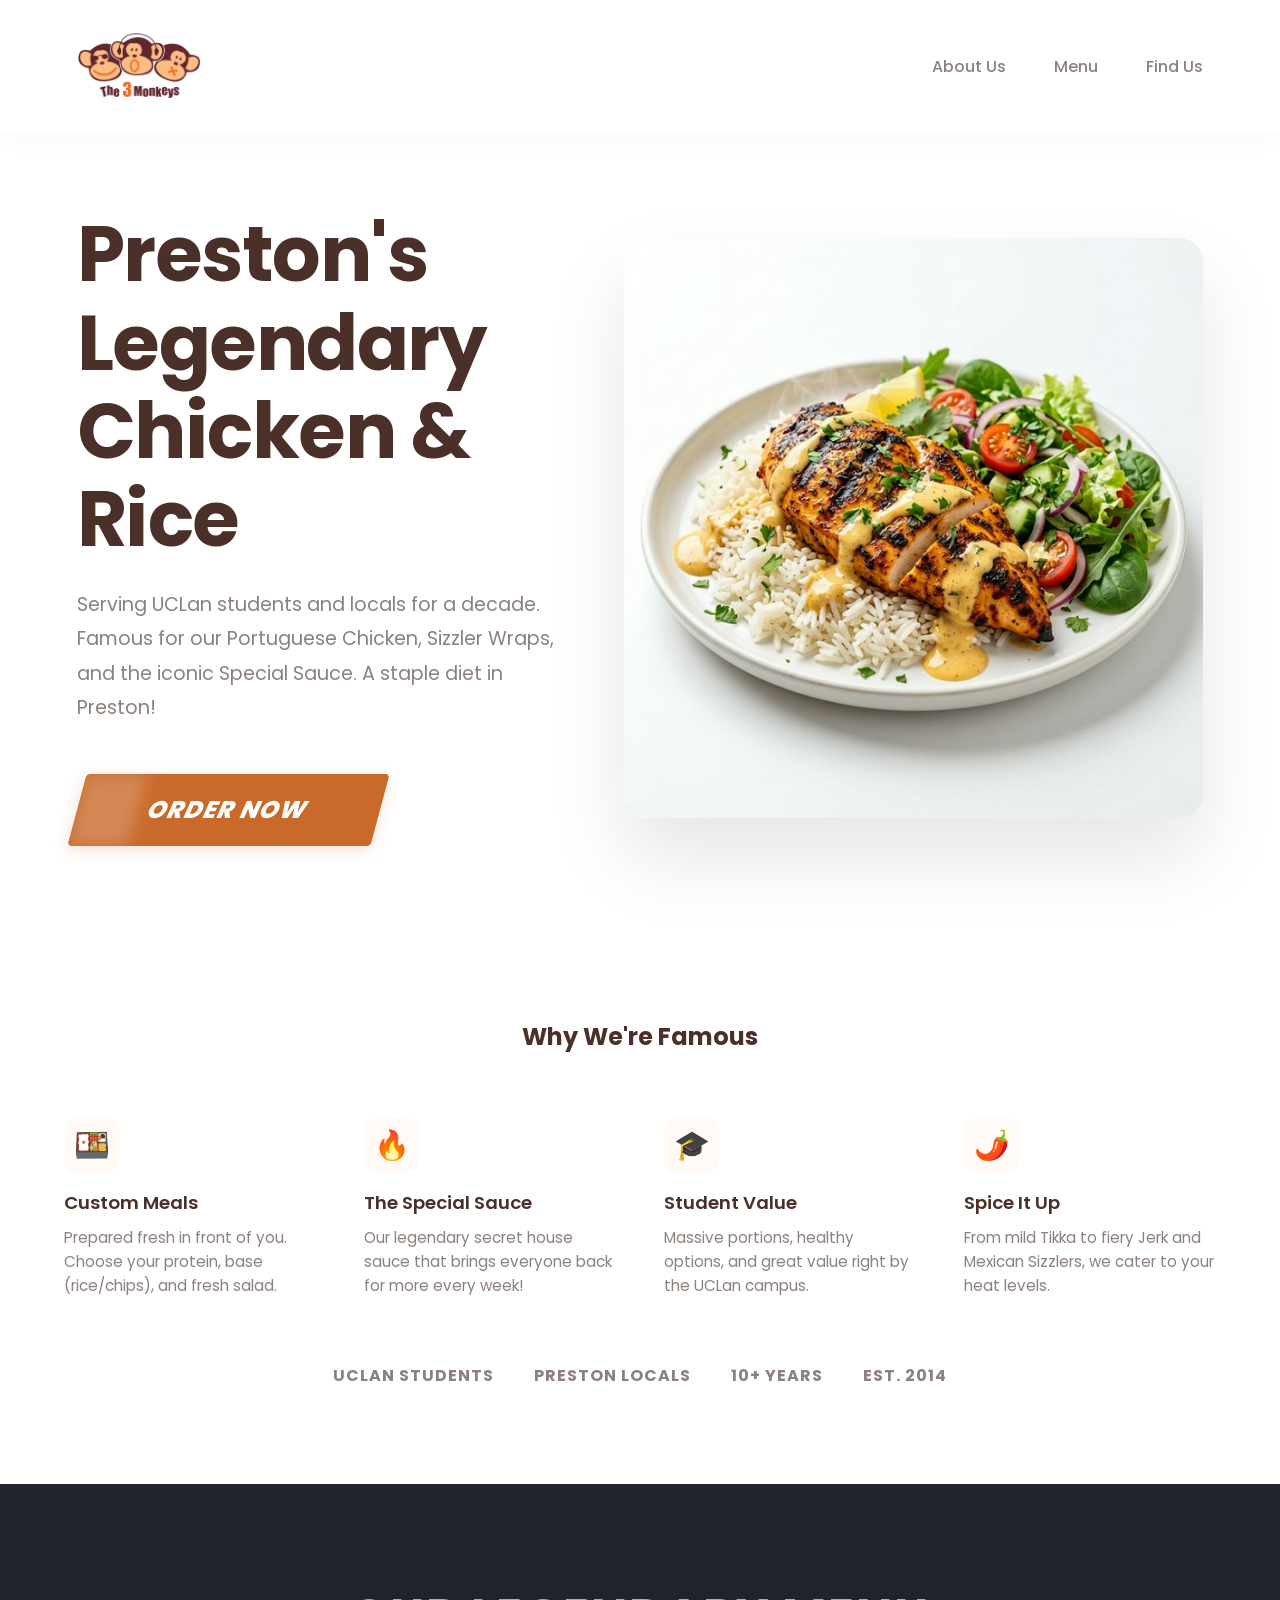
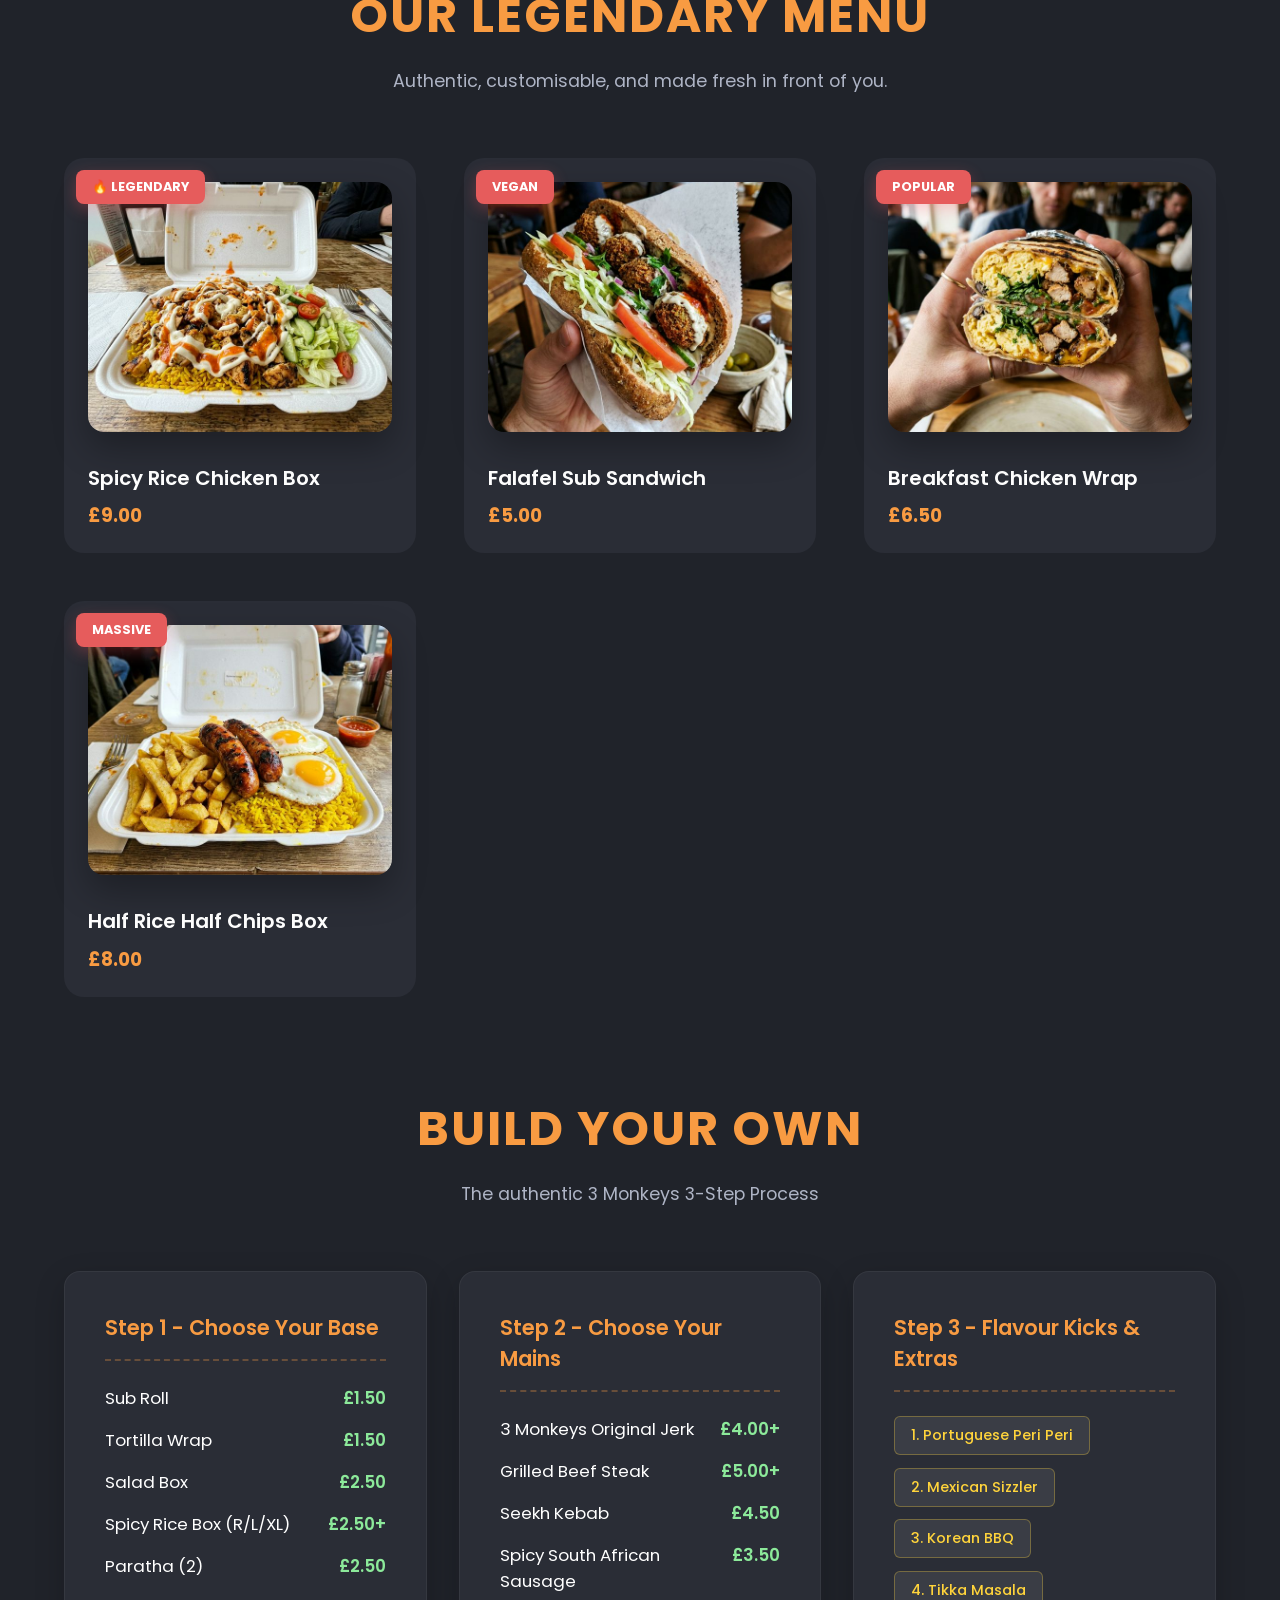
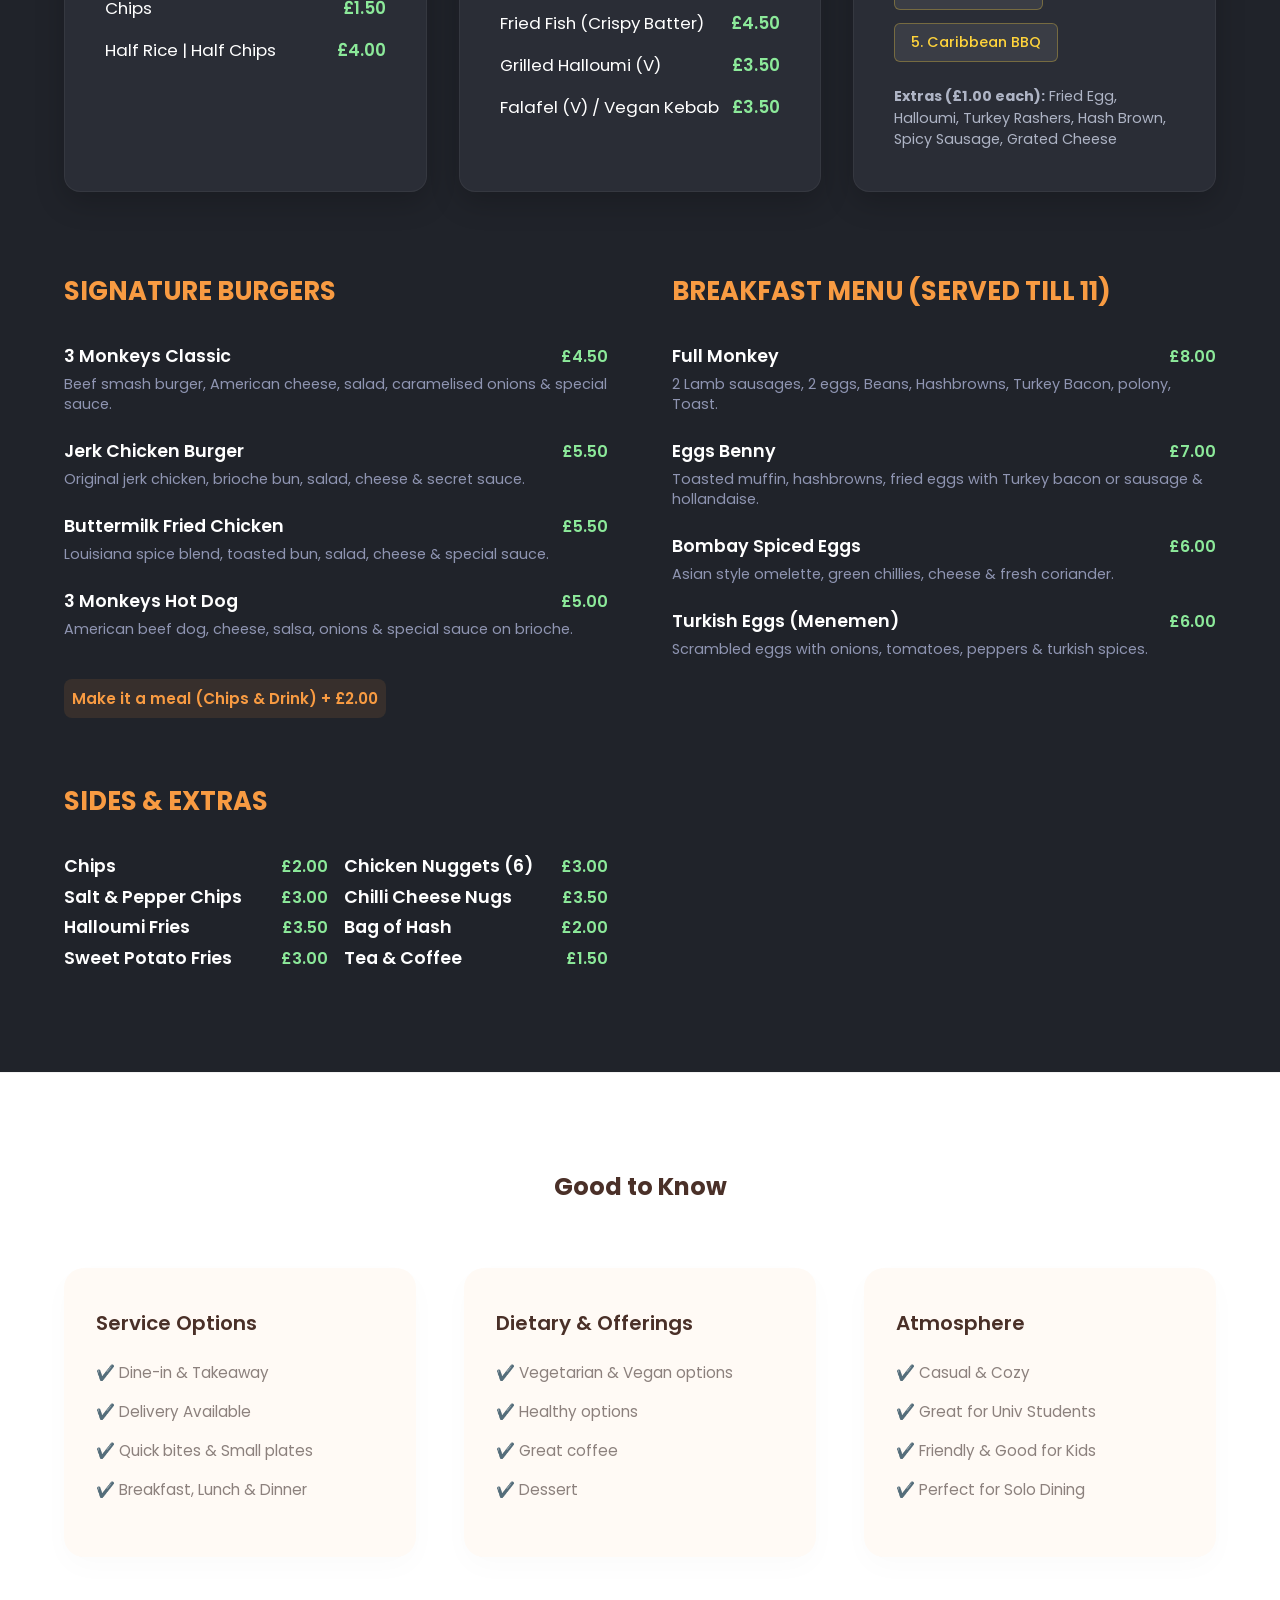
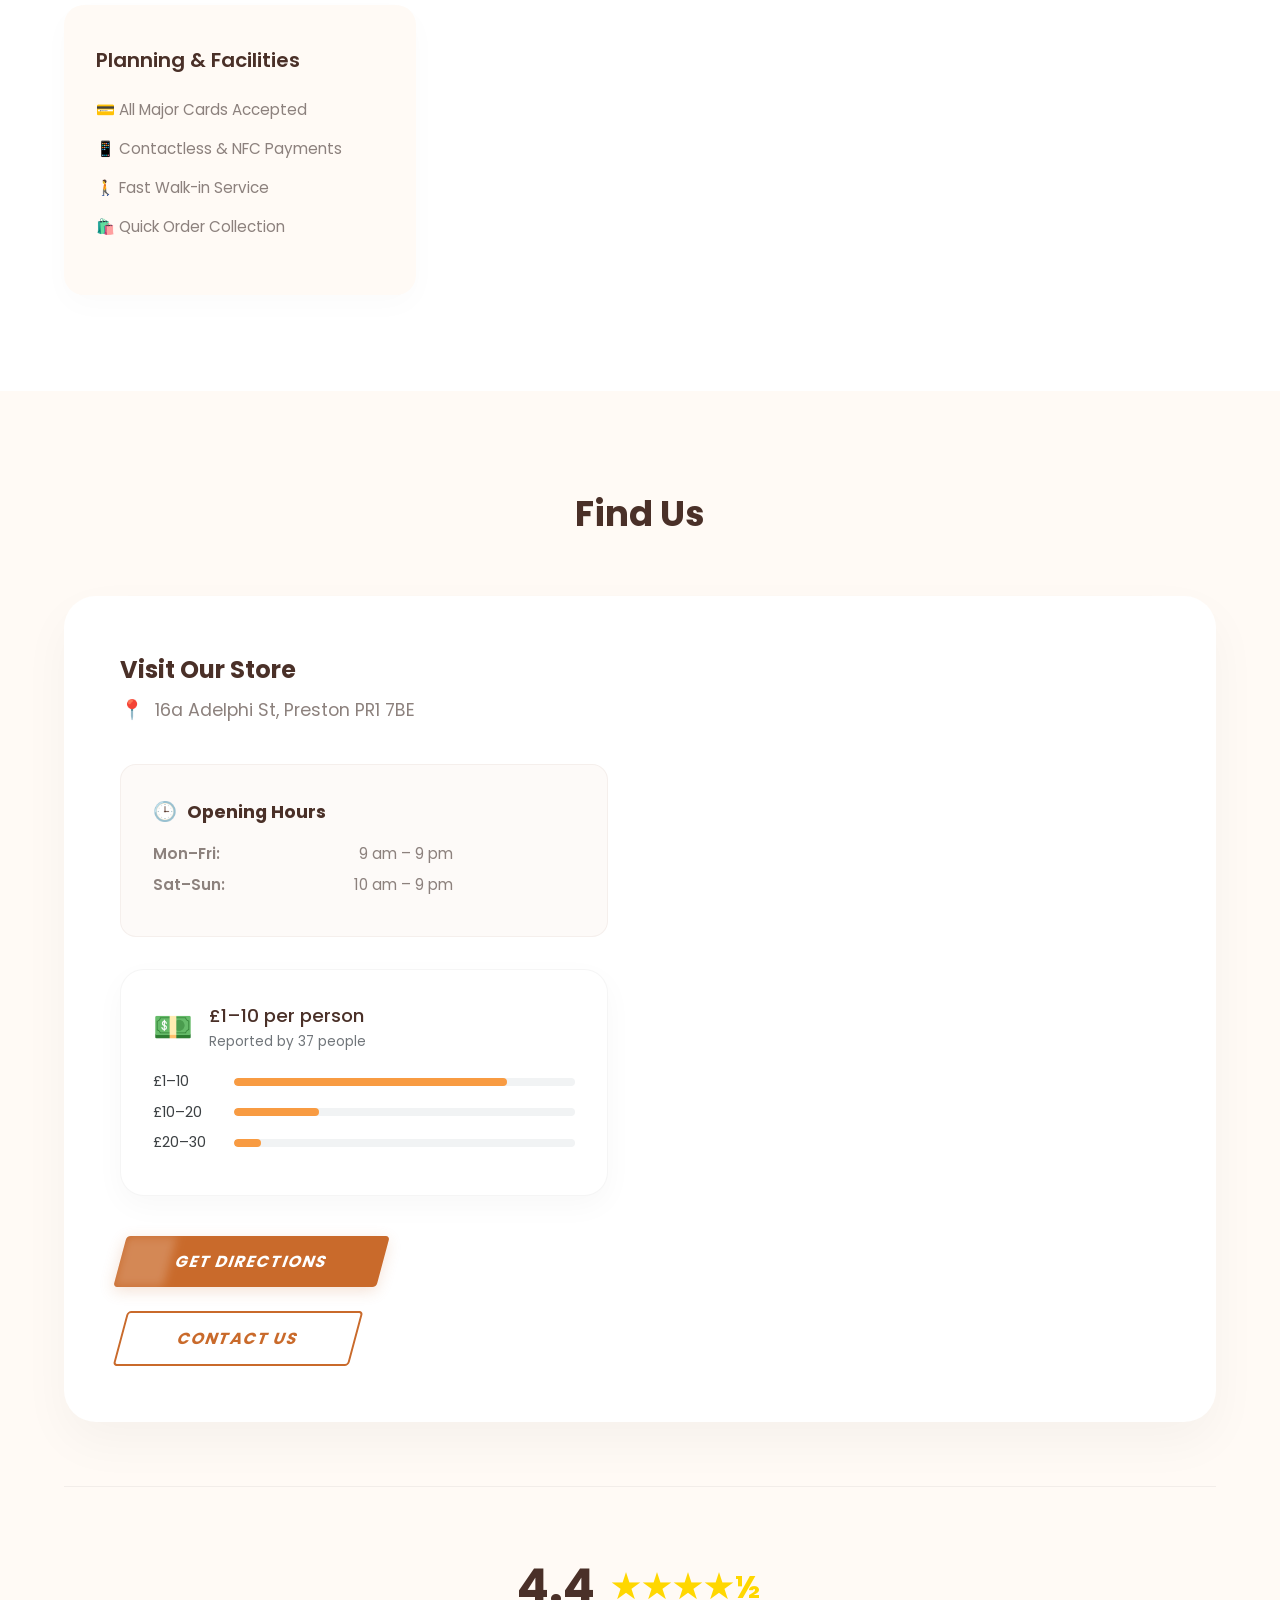
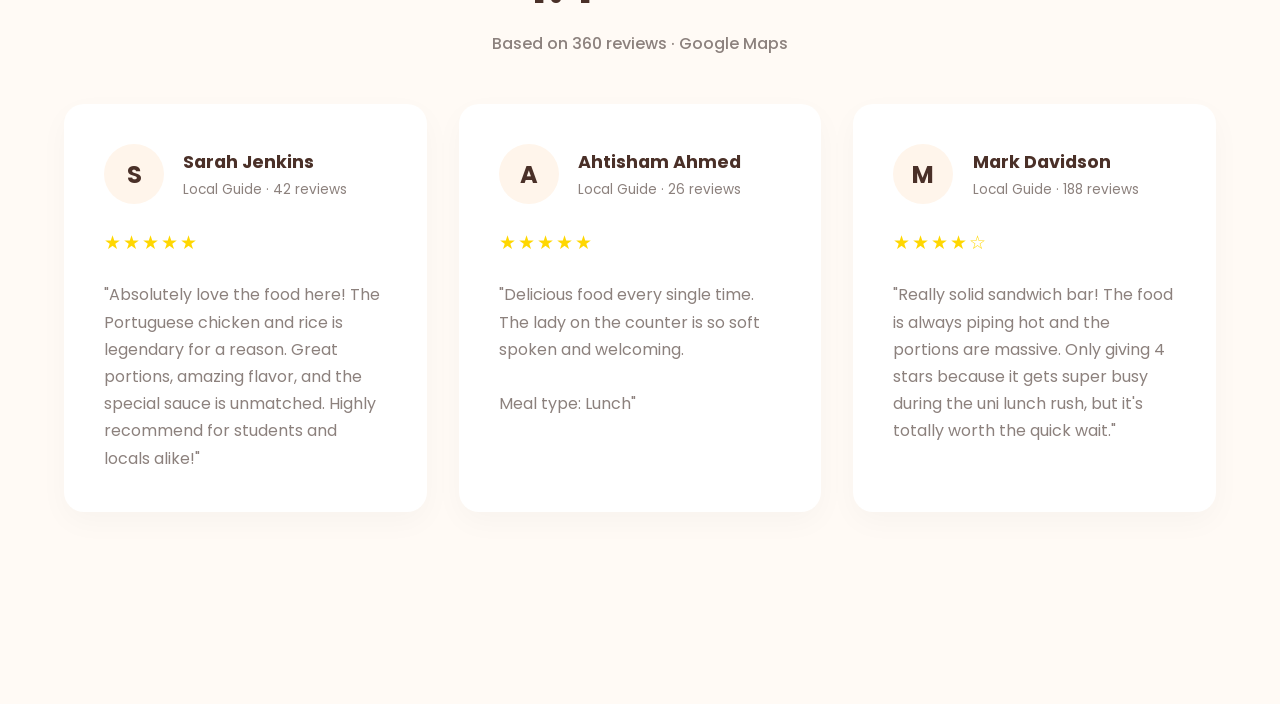
==== index.html @ 93368b71 "Initial commit: 3 Monkeys Café showcase (UI/UX + frontend) - Added portfolio-ready README with case " ====
<!DOCTYPE html>
<html lang="en">
<head>
    <meta charset="UTF-8">
    <meta name="viewport" content="width=device-width, initial-scale=1.0">
    <title>3 Monkeys Sandwich Bar - Preston</title>
    <!-- Using Poppins to match the clean, rounded geometric aesthetic of the reference -->
    <link href="https://fonts.googleapis.com/css2?family=Poppins:wght@300;400;500;600;700&display=swap" rel="stylesheet">
    <link rel="stylesheet" href="style.css">
    <meta name="description" content="Legendary chicken and rice takeaway in Preston serving UCLan for a decade.">
</head>
<body>
    <nav class="navbar">
        <div class="logo">
            <img src="images/logo.png" alt="The 3 Monkeys">
        </div>
        <div class="hamburger">
            <span class="bar"></span>
            <span class="bar"></span>
            <span class="bar"></span>
        </div>
        <div class="nav-links">
            <a href="#about">About Us</a>
            <a href="#menu">Menu</a>
            <a href="#find-us">Find Us</a>
        </div>
    </nav>

    <div class="container">
        
        <!-- Hero Section -->
        <section class="hero">
            <div class="hero-content">
                <h1>Preston's Legendary<br>Chicken & Rice</h1>
                <p>Serving UCLan students and locals for a decade. Famous for our Portuguese Chicken, Sizzler Wraps, and the iconic Special Sauce. A staple diet in Preston!</p>
                <div class="hero-button-wrapper">
                    <button id="orderHeroBtn" class="btn hero-cta-btn">
                        <div class="hero-cta-btn-content">
                            <span class="btn-text">Order Now</span>
                        </div>
                    </button>
                </div>
            </div>
            <div class="hero-image">
                <img src="./images/chicken_rice.png" alt="Portuguese Chicken and Rice" class="floating">
            </div>
        </section>

        <!-- Why We're Famous (Full Width) -->
        <section class="services-full" id="about">
            <h2>Why We're Famous</h2>
            <div class="services-grid-4">
                <div class="service-item">
                    <div class="icon">🍱</div>
                    <h3>Custom Meals</h3>
                    <p>Prepared fresh in front of you. Choose your protein, base (rice/chips), and fresh salad.</p>
                </div>
                <div class="service-item">
                    <div class="icon">🔥</div>
                    <h3>The Special Sauce</h3>
                    <p>Our legendary secret house sauce that brings everyone back for more every week!</p>
                </div>
                <div class="service-item">
                    <div class="icon">🎓</div>
                    <h3>Student Value</h3>
                    <p>Massive portions, healthy options, and great value right by the UCLan campus.</p>
                </div>
                <div class="service-item">
                    <div class="icon">🌶️</div>
                    <h3>Spice It Up</h3>
                    <p>From mild Tikka to fiery Jerk and Mexican Sizzlers, we cater to your heat levels.</p>
                </div>
            </div>
            
            <div class="brand-partners">
                <div class="logos">
                    <span>UCLan Students</span>
                    <span>Preston Locals</span>
                    <span>10+ Years</span>
                    <span>Est. 2014</span>
                </div>
            </div>
        </section>

        <!-- The Authentic Menu Board -->
        <section class="menu-board-section" id="menu">
            <div class="menu-board-header">
                <h2>Our Legendary Menu</h2>
                <p>Authentic, customisable, and made fresh in front of you.</p>
            </div>
            
            <!-- Authentic Takeaway photography -->
            <div class="visual-favorites">
                <div class="menu-card visual-card">
                    <div class="image-wrapper">
                        <img src="./images/authentic_spicy_rice_1773883892839.png" alt="Legendary Spicy Rice Box">
                        <span class="badge">🔥 LEGENDARY</span>
                    </div>
                    <h4>Spicy Rice Chicken Box</h4>
                    <span class="price">£9.00</span>
                </div>
                <div class="menu-card visual-card">
                    <div class="image-wrapper">
                        <img src="./images/authentic_falafel_sub_1773883906954.png" alt="Falafel Sub Roll">
                        <span class="badge">VEGAN</span>
                    </div>
                    <h4>Falafel Sub Sandwich</h4>
                    <span class="price">£5.00</span>
                </div>
                <div class="menu-card visual-card">
                    <div class="image-wrapper">
                        <img src="./images/authentic_breakfast_wrap_1773883918953.png" alt="Breakfast Chicken Wrap">
                        <span class="badge">POPULAR</span>
                    </div>
                    <h4>Breakfast Chicken Wrap</h4>
                    <span class="price">£6.50</span>
                </div>
                <div class="menu-card visual-card">
                    <div class="image-wrapper">
                        <img src="./images/authentic_half_box_1773883936000.png" alt="Half Rice Half Chips Box">
                        <span class="badge">MASSIVE</span>
                    </div>
                    <h4>Half Rice Half Chips Box</h4>
                    <span class="price">£8.00</span>
                </div>
            </div>

            <!-- Build Your Own Steps -->
            <div class="menu-board-header" style="margin-top: 6rem;">
                <h2>Build Your Own</h2>
                <p>The authentic 3 Monkeys 3-Step Process</p>
            </div>

            <div class="menu-steps-container">
                <div class="step-box">
                    <div class="step-title">Step 1 - Choose Your Base</div>
                    <ul>
                        <li><span>Sub Roll</span> <span class="price">£1.50</span></li>
                        <li><span>Tortilla Wrap</span> <span class="price">£1.50</span></li>
                        <li><span>Salad Box</span> <span class="price">£2.50</span></li>
                        <li><span>Spicy Rice Box (R/L/XL)</span> <span class="price">£2.50+</span></li>
                        <li><span>Paratha (2)</span> <span class="price">£2.50</span></li>
                        <li><span>Chips</span> <span class="price">£1.50</span></li>
                        <li><span>Half Rice | Half Chips</span> <span class="price">£4.00</span></li>
                    </ul>
                </div>
                <div class="step-box">
                    <div class="step-title">Step 2 - Choose Your Mains</div>
                    <ul>
                        <li><span>3 Monkeys Original Jerk</span> <span class="price">£4.00+</span></li>
                        <li><span>Grilled Beef Steak</span> <span class="price">£5.00+</span></li>
                        <li><span>Seekh Kebab</span> <span class="price">£4.50</span></li>
                        <li><span>Spicy South African Sausage</span> <span class="price">£3.50</span></li>
                        <li><span>Fried Fish (Crispy Batter)</span> <span class="price">£4.50</span></li>
                        <li><span>Grilled Halloumi (V)</span> <span class="price">£3.50</span></li>
                        <li><span>Falafel (V) / Vegan Kebab</span> <span class="price">£3.50</span></li>
                    </ul>
                </div>
                <div class="step-box">
                    <div class="step-title">Step 3 - Flavour Kicks & Extras</div>
                    <div class="flavours-list">
                        <span class="badge-flavour">1. Portuguese Peri Peri</span>
                        <span class="badge-flavour">2. Mexican Sizzler</span>
                        <span class="badge-flavour">3. Korean BBQ</span>
                        <span class="badge-flavour">4. Tikka Masala</span>
                        <span class="badge-flavour">5. Caribbean BBQ</span>
                    </div>
                    <p style="color: #aeb4c5; font-size: 0.9rem; line-height: 1.5; margin-top: 1rem;">
                        <strong>Extras (£1.00 each):</strong> Fried Egg, Halloumi, Turkey Rashers, Hash Brown, Spicy Sausage, Grated Cheese
                    </p>
                </div>
            </div>

            <!-- Secondary Menus -->
            <div class="other-menus-grid">
                <!-- Signatures -->
                <div class="menu-category">
                    <h3>Signature Burgers</h3>
                    
                    <div class="menu-item">
                        <div class="menu-item-header">
                            <span class="menu-item-title">3 Monkeys Classic</span>
                            <span class="menu-item-price">£4.50</span>
                        </div>
                        <p class="menu-item-desc">Beef smash burger, American cheese, salad, caramelised onions & special sauce.</p>
                    </div>

                    <div class="menu-item">
                        <div class="menu-item-header">
                            <span class="menu-item-title">Jerk Chicken Burger</span>
                            <span class="menu-item-price">£5.50</span>
                        </div>
                        <p class="menu-item-desc">Original jerk chicken, brioche bun, salad, cheese & secret sauce.</p>
                    </div>

                    <div class="menu-item">
                        <div class="menu-item-header">
                            <span class="menu-item-title">Buttermilk Fried Chicken</span>
                            <span class="menu-item-price">£5.50</span>
                        </div>
                        <p class="menu-item-desc">Louisiana spice blend, toasted bun, salad, cheese & special sauce.</p>
                    </div>

                    <div class="menu-item">
                        <div class="menu-item-header">
                            <span class="menu-item-title">3 Monkeys Hot Dog</span>
                            <span class="menu-item-price">£5.00</span>
                        </div>
                        <p class="menu-item-desc">American beef dog, cheese, salsa, onions & special sauce on brioche.</p>
                    </div>

                    <div class="meal-deal-addon">Make it a meal (Chips & Drink) + £2.00</div>
                </div>

                <!-- Breakfast -->
                <div class="menu-category">
                    <h3>Breakfast Menu (Served till 11)</h3>
                    
                    <div class="menu-item">
                        <div class="menu-item-header">
                            <span class="menu-item-title">Full Monkey</span>
                            <span class="menu-item-price">£8.00</span>
                        </div>
                        <p class="menu-item-desc">2 Lamb sausages, 2 eggs, Beans, Hashbrowns, Turkey Bacon, polony, Toast.</p>
                    </div>

                    <div class="menu-item">
                        <div class="menu-item-header">
                            <span class="menu-item-title">Eggs Benny</span>
                            <span class="menu-item-price">£7.00</span>
                        </div>
                        <p class="menu-item-desc">Toasted muffin, hashbrowns, fried eggs with Turkey bacon or sausage & hollandaise.</p>
                    </div>

                    <div class="menu-item">
                        <div class="menu-item-header">
                            <span class="menu-item-title">Bombay Spiced Eggs</span>
                            <span class="menu-item-price">£6.00</span>
                        </div>
                        <p class="menu-item-desc">Asian style omelette, green chillies, cheese & fresh coriander.</p>
                    </div>

                    <div class="menu-item">
                        <div class="menu-item-header">
                            <span class="menu-item-title">Turkish Eggs (Menemen)</span>
                            <span class="menu-item-price">£6.00</span>
                        </div>
                        <p class="menu-item-desc">Scrambled eggs with onions, tomatoes, peppers & turkish spices.</p>
                    </div>
                </div>

                <!-- Sides -->
                <div class="menu-category">
                    <h3>Sides & Extras</h3>
                    <div style="display: grid; grid-template-columns: 1fr 1fr; gap: 1rem;">
                        <div>
                            <div class="menu-item-header"><span class="menu-item-title">Chips</span><span class="menu-item-price">£2.00</span></div>
                            <div class="menu-item-header"><span class="menu-item-title">Salt & Pepper Chips</span><span class="menu-item-price">£3.00</span></div>
                            <div class="menu-item-header"><span class="menu-item-title">Halloumi Fries</span><span class="menu-item-price">£3.50</span></div>
                            <div class="menu-item-header"><span class="menu-item-title">Sweet Potato Fries</span><span class="menu-item-price">£3.00</span></div>
                        </div>
                        <div>
                            <div class="menu-item-header"><span class="menu-item-title">Chicken Nuggets (6)</span><span class="menu-item-price">£3.00</span></div>
                            <div class="menu-item-header"><span class="menu-item-title">Chilli Cheese Nugs</span><span class="menu-item-price">£3.50</span></div>
                            <div class="menu-item-header"><span class="menu-item-title">Bag of Hash</span><span class="menu-item-price">£2.00</span></div>
                            <div class="menu-item-header"><span class="menu-item-title">Tea & Coffee</span><span class="menu-item-price">£1.50</span></div>
                        </div>
                    </div>
                </div>
            </div>
        </section>

        <!-- Info / About Section -->
        <section class="info-section">
            <div class="info-container">
                <h2>Good to Know</h2>
                <div class="info-grid">
                    <div class="info-card">
                        <h4>Service Options</h4>
                        <ul>
                            <li>✔️ Dine-in & Takeaway</li>
                            <li>✔️ Delivery Available</li>
                            <li>✔️ Quick bites & Small plates</li>
                            <li>✔️ Breakfast, Lunch & Dinner</li>
                        </ul>
                    </div>
                    <div class="info-card">
                        <h4>Dietary & Offerings</h4>
                        <ul>
                            <li>✔️ Vegetarian & Vegan options</li>
                            <li>✔️ Healthy options</li>
                            <li>✔️ Great coffee</li>
                            <li>✔️ Dessert</li>
                        </ul>
                    </div>
                    <div class="info-card">
                        <h4>Atmosphere</h4>
                        <ul>
                            <li>✔️ Casual & Cozy</li>
                            <li>✔️ Great for Univ Students</li>
                            <li>✔️ Friendly & Good for Kids</li>
                            <li>✔️ Perfect for Solo Dining</li>
                        </ul>
                    </div>
                    <div class="info-card">
                        <h4>Planning & Facilities</h4>
                        <ul>
                            <li>💳 All Major Cards Accepted</li>
                            <li>📱 Contactless & NFC Payments</li>
                            <li>🚶 Fast Walk-in Service</li>
                            <li>🛍️ Quick Order Collection</li>
                        </ul>
                    </div>
                </div>
            </div>
        </section>

        <!-- Find Us Section -->
        <section class="footer-sections">
            <div class="find-us-block" id="find-us">
                <h2>Find Us</h2>
                <div class="find-grid">
                    <div class="location-info">
                        <h3>Visit Our Store</h3>
                        <p class="address"><span style="font-size:1.2rem; margin-right:0.4rem;">📍</span> 16a Adelphi St, Preston PR1 7BE</p>
                        
                        <div class="hours" style="margin-bottom: 2rem;">
                            <h4><span style="font-size:1.2rem; margin-right:0.4rem;">🕒</span> Opening Hours</h4>
                            <div class="hours-grid">
                                <p><span>Mon–Fri:</span> 9 am – 9 pm</p>
                                <p><span>Sat–Sun:</span> 10 am – 9 pm</p>
                            </div>
                        </div>

                        <div class="price-range">
                            <div class="price-header">
                                <span class="cash-icon">💵</span>
                                <div>
                                    <p class="main-price">£1–10 per person</p>
                                    <p class="review-count">Reported by 37 people</p>
                                </div>
                            </div>
                            <div class="price-bars">
                                <div class="price-row">
                                    <span class="price-label">£1–10</span>
                                    <div class="bar-bg"><div class="bar-fill" style="width: 80%;"></div></div>
                                </div>
                                <div class="price-row">
                                    <span class="price-label">£10–20</span>
                                    <div class="bar-bg"><div class="bar-fill" style="width: 25%;"></div></div>
                                </div>
                                <div class="price-row">
                                    <span class="price-label">£20–30</span>
                                    <div class="bar-bg"><div class="bar-fill" style="width: 8%;"></div></div>
                                </div>
                            </div>
                        </div>
                        
                        <div class="action-buttons" style="margin-top: 2rem; gap: 1.5rem;">
                            <a href="https://maps.app.goo.gl/ryK8KubEFWiHVJ9TA" target="_blank" class="btn btn-primary">
                                <span class="btn-text">Get Directions</span>
                            </a>
                            <a href="tel:+441772562866" class="btn btn-secondary">
                                <span class="btn-text">Contact Us</span>
                            </a>
                        </div>
                    </div>
                    <div class="map-container">
                        <!-- Embed simple iframe focusing on real address -->
                        <iframe src="https://maps.google.com/maps?q=The%203%20Monkeys%20Sandwich%20Bar,%2016a%20Adelphi%20St,%20Preston&t=&z=16&ie=UTF8&iwloc=&output=embed" width="100%" height="100%" style="border:0;" allowfullscreen="" loading="lazy" referrerpolicy="no-referrer-when-downgrade"></iframe>
                    </div>
                </div>

                <!-- Google Reviews Widget -->
                <div class="reviews-block">
                    <div class="reviews-overview">
                        <h2>4.4 <span>★★★★½</span></h2>
                        <p style="color:var(--text-muted); font-weight: 500;">Based on 360 reviews &middot; Google Maps</p>
                    </div>

                    <div class="reviews-grid">
                        <div class="review-card">
                            <div class="review-header">
                                <div class="reviewer-avatar">S</div>
                                <div class="reviewer-info">
                                    <h4>Sarah Jenkins</h4>
                                    <p>Local Guide &middot; 42 reviews</p>
                                </div>
                            </div>
                            <div class="review-stars">★★★★★</div>
                            <p class="review-text">"Absolutely love the food here! The Portuguese chicken and rice is legendary for a reason. Great portions, amazing flavor, and the special sauce is unmatched. Highly recommend for students and locals alike!"</p>
                        </div>

                        <div class="review-card">
                            <div class="review-header">
                                <div class="reviewer-avatar">A</div>
                                <div class="reviewer-info">
                                    <h4>Ahtisham Ahmed</h4>
                                    <p>Local Guide &middot; 26 reviews</p>
                                </div>
                            </div>
                            <div class="review-stars">★★★★★</div>
                            <p class="review-text">"Delicious food every single time. The lady on the counter is so soft spoken and welcoming.<br><br>Meal type: Lunch"</p>
                        </div>

                        <div class="review-card">
                            <div class="review-header">
                                <div class="reviewer-avatar">M</div>
                                <div class="reviewer-info">
                                    <h4>Mark Davidson</h4>
                                    <p>Local Guide &middot; 188 reviews</p>
                                </div>
                            </div>
                            <div class="review-stars">★★★★☆</div>
                            <p class="review-text">"Really solid sandwich bar! The food is always piping hot and the portions are massive. Only giving 4 stars because it gets super busy during the uni lunch rush, but it's totally worth the quick wait."</p>
                        </div>
                    </div>
                </div>

            </div>
        </section>

    </div>
    
    <!-- Sticky Mobile CTA -->
    <div class="mobile-cta-bar">
        <a href="tel:+441772562866" class="cta-item">
            <span>Contact</span>
        </a>
        <a href="https://maps.app.goo.gl/ryK8KubEFWiHVJ9TA" target="_blank" class="cta-item">
            <span>Directions</span>
        </a>
        <a href="#menu" class="cta-item primary-cta">
            <span>Order</span>
        </a>
    </div>

    <!-- Order Modal -->
    <div id="orderModal" class="modal-overlay">
        <div class="modal-content">
            <button class="modal-close">&times;</button>
            <h3 class="modal-title">Order online</h3>
            <p class="modal-subtitle">The 3 Monkeys Sandwich Bar</p>
            
            <div class="order-type-toggle">
                <button class="type-btn active"><span>✕ </span>Pick-up</button>
                <button class="type-btn">Delivery</button>
            </div>

            <div class="place-order-row">
                <span>Place order with:</span>
                <span class="info-icon">ⓘ</span>
            </div>
            
            <div class="delivery-partners">
                <a href="https://the3monkeyspreston.com/" class="partner-card" target="_blank">
                    <div class="partner-icon icon-yoyo">YOYO</div>
                    <div class="partner-info">
                        <h4>OrderYOYO</h4>
                        <p>Ready in 15 min</p>
                        <span class="partner-tag">Business website</span>
                    </div>
                    <span class="chevron">›</span>
                </a>
                
                <a href="https://www.ubereats.com/gb/store/3-monkeys-sandwich-bar/Qg6IbbSiWOCdxIo5ldspIw?diningMode=PICKUP" class="partner-card" target="_blank">
                    <div class="partner-icon icon-uber">Uber<br>Eats</div>
                    <div class="partner-info">
                        <h4>UberEats</h4>
                        <p>No fee<br>Ready in 5–20 min</p>
                    </div>
                    <span class="chevron">›</span>
                </a>
                
                <a href="https://www.just-eat.co.uk/restaurants-the-3-monkeys-sandwich-bar-preston/menu?serviceType=collection&utm_source=google&utm_medium=organic&utm_campaign=foodorder" class="partner-card" target="_blank">
                    <div class="partner-icon icon-justeat">🏠</div>
                    <div class="partner-info">
                        <h4>Just Eat</h4>
                        <p>Ready in 10–20 min</p>
                    </div>
                    <span class="chevron">›</span>
                </a>
            </div>
        </div>
    </div>

    <script>
        const orderBtn = document.getElementById('orderHeroBtn');
        const orderModal = document.getElementById('orderModal');
        const modalClose = document.querySelector('.modal-close');

        if(orderBtn && orderModal) {
            orderBtn.addEventListener('click', (e) => {
                e.preventDefault();
                orderModal.classList.add('active');
            });
            modalClose.addEventListener('click', () => {
                orderModal.classList.remove('active');
            });
            orderModal.addEventListener('click', (e) => {
                if(e.target === orderModal) {
                    orderModal.classList.remove('active');
                }
            });
        }

        // Toggle Logic for Pick-up / Delivery
        const typeBtns = document.querySelectorAll('.type-btn');
        typeBtns.forEach(btn => {
            btn.addEventListener('click', () => {
                const currentActive = document.querySelector('.type-btn.active');
                if(currentActive !== btn) {
                    currentActive.classList.remove('active');
                    const cross = currentActive.querySelector('span');
                    if(cross) cross.remove();
                    
                    btn.classList.add('active');
                    btn.insertAdjacentHTML('afterbegin', '<span>✕ </span>');
                }
            });
        });
    </script>
    <script src="script.js"></script>
</body>
</html>
---- style.css ----
:root {
    --bg-main: #FFFFFF;
    --bg-secondary: #fffaf5; /* Warm milk off-white */
    --text-dark: #4a3028; /* Deep monkey brown */
    --text-muted: #8c817d;
    --accent-brand: #F89B42; /* Primary Monkey Orange */
    --accent-light: #fff5eb;
    --accent-red: #e65c5c;
    --font-heading: 'Poppins', sans-serif;
    --font-body: 'Poppins', sans-serif;
}

* {
    margin: 0;
    padding: 0;
    box-sizing: border-box;
    font-family: 'Poppins', sans-serif;
}

body {
    background-color: var(--bg-secondary);
    color: var(--text-dark);
    -webkit-font-smoothing: antialiased;
}

/* Container limits removed for full screen fluid layout */
.container {
    width: 100%;
    margin: 0 auto;
    background-color: var(--bg-main);
    box-shadow: 0 10px 40px rgba(0,0,0,0.03);
    min-height: 100vh;
}

/* Navbar */
.navbar {
    display: flex;
    justify-content: space-between;
    align-items: center;
    padding: 0.25rem 6%; 
    background-color: rgba(255, 255, 255, 0.95);
    backdrop-filter: blur(10px);
    width: 100%;
    position: sticky;
    top: 0;
    z-index: 1000;
    box-shadow: 0 4px 30px rgba(0,0,0,0.03);
    transition: all 0.3s ease;
}

.logo {
    display: flex;
    align-items: center;
}

.logo img {
    height: 125px;
    width: auto;
    object-fit: contain;
    transition: transform 0.3s ease;
}

.logo img:hover {
    transform: scale(1.02);
}

.nav-links {
    display: flex;
    gap: 3rem;
}

.nav-links a {
    text-decoration: none;
    color: var(--text-muted);
    font-weight: 500;
    font-size: 1rem;
    transition: color 0.3s ease;
    position: relative;
}

.nav-links a:hover, .nav-links a.active {
    color: var(--accent-brand);
}

.nav-links a.active::after {
    content: '';
    position: absolute;
    bottom: -5px;
    left: 0;
    width: 100%;
    height: 2px;
    background-color: var(--accent-brand);
    border-radius: 2px;
}

/* Hamburger */
.hamburger {
    display: none;
    cursor: pointer;
    flex-direction: column;
    gap: 5px;
}
.hamburger .bar {
    width: 25px;
    height: 3px;
    background-color: var(--text-dark);
    transition: all 0.3s ease;
    border-radius: 3px;
}

/* Base Buttons - Unified Dynamic System */
/* ========================================= */
/* DYNAMIC SPEED-CTA KEYFRAMES               */
/* ========================================= */
@keyframes speedShimmer {
    0% { transform: translateX(-150%) skewX(45deg); }
    100% { transform: translateX(150%) skewX(45deg); }
}

.btn {
    position: relative;
    padding: 1.1rem 3.5rem;
    border-radius: 4px; /* Dynamic geometric edges */
    border: none;
    font-weight: 700;
    font-size: 1rem;
    text-decoration: none;
    transition: all 0.3s cubic-bezier(0.175, 0.885, 0.32, 1.275);
    display: inline-flex !important;
    align-items: center;
    justify-content: center;
    gap: 0.8rem;
    cursor: pointer;
    line-height: 1;
    transform: skewX(-15deg); /* Aggressive dynamic shape */
    overflow: hidden;
    white-space: nowrap;
    z-index: 1;
    text-transform: uppercase;
    letter-spacing: 1px;
}

/* Kinetic Glass Shimmer */
.btn::before {
    content: '';
    position: absolute;
    top: 0;
    left: 0;
    width: 50px;
    height: 100%;
    background: rgba(255, 255, 255, 0.2);
    filter: blur(5px);
    animation: speedShimmer 3s infinite linear;
    z-index: 2;
}

.btn span, .btn-text, .hero-cta-btn-content {
    display: inline-block;
    transform: skewX(-5deg); /* Leaning to the right with the button aesthetic */
    line-height: 1;
    position: relative;
    z-index: 3;
}

.btn-primary, .hero-cta-btn {
    background-color: #C96A2B; /* Brand Warm Orange */
    color: white !important;
    box-shadow: 0 4px 15px rgba(201, 106, 43, 0.2);
}

.btn-primary:hover, .hero-cta-btn:hover {
    background-color: #A6521F; /* Darker warm orange */
    transform: skewX(-15deg) translateY(-4px) scale(1.02);
    box-shadow: 0 12px 30px rgba(166, 82, 31, 0.4);
}

.btn-secondary {
    background-color: transparent !important;
    border: 2px solid #C96A2B !important;
    color: #C96A2B !important;
    border-radius: 4px !important;
}

.btn-secondary:hover {
    background-color: #C96A2B !important;
    color: white !important;
    transform: skewX(-15deg) translateY(-3px);
    box-shadow: 0 10px 25px rgba(201, 106, 43, 0.3);
}

.btn:active {
    transform: translateY(1px);
}

/* Hero CTA Specific Refinements to match dynamic system */
.hero-cta-btn {
    appearance: none;
    outline: none;
    padding: 1.5rem 4.5rem;
    font-size: 1.5rem;
    font-weight: 800;
    width: auto;
    transform: skewX(-15deg);
    border-radius: 4px;
}

/* Glass Shimmer for Hero */
.hero-cta-btn::before {
    content: '';
    position: absolute;
    top: 0;
    left: 0;
    width: 60px;
    height: 100%;
    background: rgba(255, 255, 255, 0.2);
    filter: blur(8px);
    animation: speedShimmer 2.5s infinite linear;
    z-index: 2;
}

.hero-cta-btn-content {
    display: flex;
    align-items: center;
    justify-content: center;
    transform: skewX(-5deg);
}


/* Hero Section - Snapping to 100vh conceptually */
.hero {
    display: flex;
    align-items: center;
    justify-content: space-between;
    padding: 0 6%;
    gap: 4rem;
    min-height: calc(100vh - 110px);
}

.hero-content {
    flex: 1;
}

.hero-content h1 {
    font-size: 4.8rem;
    font-weight: 700;
    line-height: 1.15;
    color: var(--text-dark);
    margin-bottom: 1.5rem;
    letter-spacing: -1.5px;
}

.hero-content p {
    color: var(--text-muted);
    font-size: 1.2rem;
    line-height: 1.8;
    max-width: 500px;
    margin-bottom: 3rem;
    font-weight: 400;
}

.hero-image {
    flex: 1.2;
    display: flex;
    justify-content: flex-end;
}

.hero-image img {
    max-width: 100%;
    width: auto;
    max-height: 80vh;
    object-fit: contain;
    border-radius: 24px;
    box-shadow: 0 40px 80px rgba(0,0,0,0.1);
}

.floating {
    animation: float 6s ease-in-out infinite;
}

@keyframes float {
    0% { transform: translateY(0px); }
    50% { transform: translateY(-15px); }
    100% { transform: translateY(0px); }
}

/* Services Full Section */
.services-full {
    padding: 6rem 5%;
    background: var(--bg-main);
}
.services-full h2 {
    text-align: center;
    margin-bottom: 4rem;
}
.services-grid-4 {
    display: grid;
    grid-template-columns: repeat(auto-fit, minmax(220px, 1fr));
    gap: 3rem;
    max-width: 1200px;
    margin: 0 auto 4rem auto;
}
.services-grid-4 .service-item {
    display: flex;
    flex-direction: column;
}
.service-item h3 {
    font-size: 1.15rem;
    font-weight: 600;
    margin-bottom: 0.6rem;
    margin-top: 1rem;
    color: var(--text-dark);
}
.service-item p {
    font-size: 0.95rem;
    color: var(--text-muted);
    line-height: 1.6;
}
.service-item .icon {
    font-size: 1.8rem;
    background: var(--bg-secondary);
    width: 55px;
    height: 55px;
    display: flex;
    align-items: center;
    justify-content: center;
    border-radius: 12px;
}
.brand-partners h3 {
    font-size: 1.3rem;
    text-align: center;
    margin-bottom: 2.5rem;
    color: var(--text-dark);
}
.logos {
    display: flex;
    justify-content: center;
    flex-wrap: wrap;
    gap: 2.5rem;
    color: var(--text-muted);
    font-weight: 700;
    font-size: 1rem;
    letter-spacing: 1px;
    text-transform: uppercase;
}

/* Premium Menu Board Section */
.menu-board-section {
    padding: 6rem 5%;
    background-color: #20232a; /* Dark sleek slate */
    color: white;
}
.menu-board-header {
    text-align: center;
    margin-bottom: 4rem;
}
.menu-board-header h2 {
    color: #F89B42; /* Soft retro orange from the images */
    font-size: 3rem;
    margin-bottom: 1rem;
    text-transform: uppercase;
    letter-spacing: 2px;
}
.menu-board-header p {
    color: #aeb4c5;
    font-size: 1.1rem;
}

/* Visual Favorites Grid inside Dark Menu */
.visual-favorites {
    display: grid;
    grid-template-columns: repeat(auto-fit, minmax(280px, 1fr));
    gap: 3rem;
    max-width: 1300px;
    margin: 0 auto;
}
.visual-favorites .menu-card {
    background: #2a2d36;
    padding: 1.5rem;
    border-radius: 20px;
    cursor: pointer;
    transition: transform 0.3s ease;
}
.visual-favorites .menu-card:hover {
    transform: translateY(-8px);
}
.image-wrapper {
    position: relative;
    margin-bottom: 1.5rem;
}
.visual-favorites .menu-card img {
    width: 100%;
    height: 250px;
    object-fit: cover;
    border-radius: 16px;
    box-shadow: 0 15px 35px rgba(0,0,0,0.3);
}
.badge {
    position: absolute;
    top: -12px;
    left: -12px;
    background: var(--accent-red);
    color: white;
    font-size: 0.8rem;
    font-weight: 700;
    padding: 0.5rem 1rem;
    border-radius: 8px;
    box-shadow: 0 5px 15px rgba(255, 90, 95, 0.3);
}
.visual-favorites .menu-card h4 {
    color: white;
    font-size: 1.25rem;
    font-weight: 600;
    margin-bottom: 0.6rem;
}
.visual-favorites .menu-card .price {
    color: #F89B42;
    font-size: 1.15rem;
    font-weight: 700;
}

/* 3 Step Process Grid */
.menu-steps-container {
    display: grid;
    grid-template-columns: repeat(auto-fit, minmax(320px, 1fr));
    gap: 2rem;
    max-width: 1300px;
    margin: 0 auto 5rem auto;
}
.step-box {
    background: #2a2d36;
    padding: 2.5rem;
    border-radius: 16px;
    box-shadow: 0 10px 30px rgba(0,0,0,0.2);
    border: 1px solid rgba(255,255,255,0.05);
}
.step-title {
    font-size: 1.3rem;
    font-weight: 600;
    color: #F89B42; /* Orange */
    margin-bottom: 1.5rem;
    border-bottom: 2px dashed rgba(248, 155, 66, 0.3);
    padding-bottom: 1rem;
}
.step-box ul {
    list-style: none;
}
.step-box ul li {
    display: flex;
    justify-content: space-between;
    margin-bottom: 1rem;
    font-weight: 400;
    color: white;
    font-size: 1.05rem;
}
.step-box ul li span.price {
    font-weight: 600;
    color: #8ce99a; /* Pastel green text from the board for prices */
}

/* Flavours */
.flavours-list {
    display: flex;
    flex-wrap: wrap;
    gap: 0.8rem;
    margin-bottom: 1.5rem;
}
.badge-flavour {
    background: rgba(255,255,255,0.08);
    color: #ffd43b; /* bright yellow for flavours */
    border: 1px solid rgba(255, 212, 59, 0.3);
    padding: 0.5rem 1rem;
    border-radius: 6px;
    font-size: 0.9rem;
    font-weight: 500;
}

/* Other Menus Grid */
.other-menus-grid {
    display: grid;
    grid-template-columns: repeat(auto-fit, minmax(350px, 1fr));
    gap: 4rem;
    max-width: 1300px;
    margin: 0 auto;
}
.menu-category h3 {
    font-size: 1.6rem;
    margin-bottom: 2rem;
    color: #F89B42;
    text-transform: uppercase;
}
.menu-item {
    margin-bottom: 1.5rem;
}
.menu-item-header {
    display: flex;
    justify-content: space-between;
    margin-bottom: 0.3rem;
    align-items: baseline;
    gap: 1rem;
}
.menu-item-title {
    font-weight: 600;
    font-size: 1.1rem;
    color: white;
}
.menu-item-price {
    font-weight: 600;
    color: #8ce99a;
}
.menu-item-desc {
    color: #8F95B2;
    font-size: 0.9rem;
    line-height: 1.4;
}
.meal-deal-addon {
    color: #F89B42;
    font-weight: 600;
    font-size: 0.95rem;
    margin-top: 1rem;
    padding: 0.5rem;
    background: rgba(248,155,66,0.1);
    border-radius: 8px;
    display: inline-block;
}

/* ========================================= */
/* CSS MEDIA QUERIES FOR RESPONSIVE DESIGN   */
/* ========================================= */

@media (max-width: 1200px) {
    .hero-content h1 {
        font-size: 3.8rem;
    }
    .menu-column {
        min-width: 400px;
    }
}

@media (max-width: 1024px) {
    .main-body {
        flex-direction: column;
        gap: 5rem;
        padding-top: 3rem;
    }
    
    .hero {
        flex-direction: column;
        text-align: center;
        justify-content: center;
        padding-top: 4rem;
        padding-bottom: 4rem;
        min-height: auto;
    }
    
    .hero-content p {
        margin: 0 auto 2.5rem auto;
    }

    .hero-image {
        justify-content: center;
    }

    .menu-column {
        min-width: auto;
    }
    
    .header-aligned {
        text-align: center;
    }
}

@media (max-width: 768px) {
    .hamburger {
        display: flex;
    }
    
    .hamburger.active .bar:nth-child(1) {
        transform: translateY(8px) rotate(45deg);
    }
    .hamburger.active .bar:nth-child(2) {
        opacity: 0;
    }
    .hamburger.active .bar:nth-child(3) {
        transform: translateY(-8px) rotate(-45deg);
    }
    
    .nav-links {
        position: absolute;
        top: 100%;
        left: -100%;
        width: 100%;
        background-color: var(--bg-main);
        flex-direction: column;
        align-items: center;
        padding: 2rem 0;
        transition: 0.3s ease;
        box-shadow: 0 10px 20px rgba(0,0,0,0.05);
    }
    
    .logo img {
        height: 85px;
    }
    
    .nav-links.active {
        left: 0;
    }
    
    .hero h1 {
        font-size: 2.8rem;
    }
    
    .services-grid, .menu-grid {
        grid-template-columns: 1fr; /* Stack columns on narrow devices */
        gap: 2.5rem;
    }
    
    .menu-header {
        flex-direction: column;
        align-items: flex-start;
    }
    
    .visual-favorites .menu-card img {
        height: auto;
        aspect-ratio: 4/3; /* Enforce stable crop on mobile */
    }
    
    .featured-service-card img {
        width: 80%;
    }
    
    .main-body {
        padding: 3rem 5%;
    }
}

@media (max-width: 480px) {
    .nav-cta {
        width: 100%;
    }
    .nav-cta .btn {
        width: 100%;
        text-align: center;
    }
    .hero h1 {
        font-size: 2.3rem;
    }
    .btn {
        width: 100%;
    }
}

/* ========================================= */
/* INFO / ABOUT SECTION                      */
/* ========================================= */

.info-section {
    padding: 6rem 5%;
    background-color: var(--bg-main);
    border-top: 1px solid rgba(0,0,0,0.05);
}

.info-container h2 {
    text-align: center;
    margin-bottom: 4rem;
}

.info-grid {
    display: grid;
    grid-template-columns: repeat(auto-fit, minmax(260px, 1fr));
    gap: 3rem;
}

.info-card {
    background: var(--bg-secondary);
    padding: 2.5rem 2rem;
    border-radius: 20px;
    box-shadow: 0 10px 30px rgba(0,0,0,0.02);
    transition: transform 0.3s ease;
}

.info-card:hover {
    transform: translateY(-5px);
}

.info-card h4 {
    font-size: 1.25rem;
    margin-bottom: 1.5rem;
    color: var(--text-dark);
    font-weight: 600;
}

.info-card ul {
    list-style: none;
}

.info-card ul li {
    margin-bottom: 1.1rem;
    color: var(--text-muted);
    font-size: 0.95rem;
    line-height: 1.4;
}

/* Hours Grid */
.hours-grid p {
    display: flex;
    justify-content: space-between;
    margin-bottom: 0.5rem;
    font-size: 0.95rem;
    color: var(--text-dark);
}

.hours-grid p span {
    color: var(--text-muted);
}

/* Price Widget */
.price-range {
    margin-bottom: 2.5rem;
    background: #ffffff;
    padding: 2rem;
    border-radius: 24px; /* Consistent with site-wide rounding */
    box-shadow: 0 10px 30px rgba(0,0,0,0.03);
    border: 1px solid rgba(0,0,0,0.04);
}
.price-header {
    display: flex;
    align-items: center;
    gap: 1rem;
    margin-bottom: 1.2rem;
}
.cash-icon {
    font-size: 2rem;
    color: var(--primary-brand); /* Brand Brown replacing Google Teal */
}
.main-price {
    font-size: 1.15rem;
    font-weight: 500;
    color: var(--text-dark);
    margin: 0 0 0.2rem 0;
}
.review-count {
    font-size: 0.85rem;
    color: #70757a; /* Google maps grey */
    margin: 0;
}
.price-row {
    display: flex;
    align-items: center;
    gap: 1rem;
    margin-bottom: 0.6rem;
}
.price-label {
    width: 65px;
    font-size: 0.9rem;
    color: #3c4043;
    font-weight: 400;
}
.bar-bg {
    flex-grow: 1;
    height: 8px;
    background: #f1f3f4; /* Maps bg grey */
    border-radius: 4px;
    overflow: hidden;
}
.bar-fill {
    height: 100%;
    background: var(--accent-brand); /* Brand Orange replacing Google Yellow */
    border-radius: 4px;
}

/* ========================================= */
/* FIND US & CONTACT SECTIONS                */
/* ========================================= */

html {
    scroll-behavior: smooth;
}

.footer-sections {
    padding: 6rem 5%;
    background-color: var(--bg-secondary);
}

.find-us-block, .contact-block {
    max-width: 1200px;
    margin: 0 auto 6rem auto;
}

.find-us-block h2, .contact-block h2 {
    text-align: center;
    margin-bottom: 3.5rem;
    font-size: 2.2rem;
    color: var(--text-dark);
}

.find-grid {
    display: grid;
    grid-template-columns: 1fr 1fr;
    gap: 4rem;
    background: #ffffff;
    padding: 3.5rem;
    border-radius: 32px; /* Premium oversized rounding */
    box-shadow: 0 20px 50px rgba(0,0,0,0.04);
}

.location-info h3 {
    font-size: 1.5rem;
    color: var(--text-dark);
    margin-bottom: 0.5rem;
}

.address {
    font-size: 1.1rem;
    color: var(--text-muted);
    margin-bottom: 2.5rem;
}

.hours {
    margin-bottom: 2.5rem;
    background: #fdfaf8; /* Subtle warm off-white */
    padding: 2rem;
    border-radius: 16px;
    border: 1px solid rgba(92, 42, 26, 0.05);
}

.hours h4 {
    font-size: 1.1rem;
    margin-bottom: 1rem;
}

.hours p {
    color: var(--text-muted);
    margin-bottom: 0.5rem;
    display: flex;
    justify-content: space-between;
    max-width: 300px;
}

.hours span {
    font-weight: 600;
    color: var(--text-dark);
}

.action-buttons {
    display: flex;
    gap: 1rem;
    flex-wrap: wrap;
}

.action-buttons a {
    text-decoration: none;
    display: inline-block;
}

.map-container {
    height: 100%;
    min-height: 350px;
    border-radius: 16px;
    overflow: hidden;
}

/* Reviews Block */
.reviews-block {
    max-width: 1200px;
    margin: 4rem auto 0 auto;
    padding-top: 4rem;
    border-top: 1px solid rgba(0,0,0,0.05);
}

.reviews-overview {
    text-align: center;
    margin-bottom: 3rem;
}

.reviews-overview h2 {
    font-size: 3rem;
    color: var(--text-dark);
    margin-bottom: 0.5rem;
    display: flex;
    align-items: center;
    justify-content: center;
    gap: 1rem;
}

.reviews-overview h2 span {
    color: #FFD700;
    font-size: 2rem;
    letter-spacing: 2px;
}

.reviews-grid {
    display: grid;
    grid-template-columns: repeat(auto-fit, minmax(300px, 1fr));
    gap: 2rem;
}

.review-card {
    background: var(--bg-main);
    padding: 2.5rem;
    border-radius: 20px;
    box-shadow: 0 10px 30px rgba(0,0,0,0.03);
    display: flex;
    flex-direction: column;
}

.review-header {
    display: flex;
    align-items: center;
    gap: 1.2rem;
    margin-bottom: 1.5rem;
}

.reviewer-avatar {
    width: 60px;
    height: 60px;
    border-radius: 50%;
    background-color: var(--accent-light);
    display: flex;
    align-items: center;
    justify-content: center;
    font-weight: 700;
    color: var(--accent-blue);
    font-size: 1.5rem;
}

.reviewer-info h4 {
    margin: 0 0 0.3rem 0;
    font-size: 1.1rem;
    color: var(--text-dark);
}

.reviewer-info p {
    margin: 0;
    font-size: 0.85rem;
    color: var(--text-muted);
}

.review-stars {
    color: #FFD700;
    font-size: 1.2rem;
    margin-bottom: 1.5rem;
    letter-spacing: 2px;
}

.review-text {
    font-size: 1rem;
    color: var(--text-muted);
    line-height: 1.7;
    flex-grow: 1;
}

/* Contact Block */
.contact-msg {
    text-align: center;
    color: var(--text-muted);
    font-size: 1.2rem;
    margin-bottom: 3rem;
}

.contact-links {
    display: grid;
    grid-template-columns: repeat(auto-fit, minmax(260px, 1fr));
    gap: 2rem;
    max-width: 1200px;
    margin: 0 auto;
}

.contact-item {
    display: flex;
    flex-direction: column;
    align-items: center;
    justify-content: center;
    background: var(--bg-main);
    padding: 2.5rem;
    border-radius: 20px;
    text-decoration: none;
    color: var(--text-dark);
    transition: all 0.3s ease;
    box-shadow: 0 10px 30px rgba(0,0,0,0.02);
}

.contact-item:hover {
    transform: translateY(-5px);
    box-shadow: 0 15px 35px rgba(0,0,0,0.06);
    color: var(--accent-blue);
}

.contact-item .icon {
    font-size: 2.5rem;
    margin-bottom: 1rem;
}

.contact-item .text {
    font-weight: 600;
    font-size: 1.1rem;
}

/* Sticky Mobile CTA Bar */
.mobile-cta-bar {
    display: none;
    position: fixed;
    bottom: 0;
    left: 0;
    width: 100%;
    background: var(--bg-main);
    box-shadow: 0 -5px 20px rgba(0,0,0,0.08);
    z-index: 1000;
    padding: 0.8rem 1rem;
    padding-bottom: calc(0.8rem + env(safe-area-inset-bottom, 0px));
}

.mobile-cta-bar .cta-item {
    flex: 1;
    display: flex;
    flex-direction: column;
    align-items: center;
    justify-content: center;
    gap: 0.2rem;
    text-decoration: none;
    color: var(--text-dark);
    font-size: 0.8rem;
    font-weight: 700;
    transition: all 0.3s ease;
    padding: 0.5rem;
    position: relative;
    overflow: hidden;
}

.mobile-cta-bar .cta-item.primary-cta {
    background: var(--accent-brand);
    color: white;
    transform: skewX(-15deg);
    border-radius: 4px;
    margin: 0 5px;
}

.mobile-cta-bar .cta-item.primary-cta span {
    transform: skewX(-5deg);
}
.mobile-cta-bar .cta-item .icon {
    font-size: 1.2rem;
    transition: transform 0.3s ease;
}

.mobile-cta-bar .cta-item.primary-cta::before {
    content: '';
    position: absolute;
    top: 0;
    left: 0;
    width: 30px;
    height: 100%;
    background: rgba(255, 255, 255, 0.2);
    filter: blur(4px);
    animation: speedShimmer 2s infinite linear;
    z-index: 2;
}

@media (max-width: 768px) {
    .find-grid {
        grid-template-columns: 1fr;
        padding: 2rem;
    }
    .map-container {
        min-height: 250px;
    }
    .mobile-cta-bar {
        display: flex;
    }
    body {
        padding-bottom: 80px; 
    }
}

/* ========================================= */
/* ORDER MODAL                               */
/* ========================================= */
.modal-overlay {
    position: fixed;
    top: 0; left: 0; width: 100%; height: 100%;
    background: rgba(0,0,0,0.6);
    backdrop-filter: blur(5px);
    display: flex;
    align-items: center;
    justify-content: center;
    z-index: 2000;
    opacity: 0;
    pointer-events: none;
    transition: opacity 0.3s ease;
}

.modal-overlay.active {
    opacity: 1;
    pointer-events: all;
}

.modal-content {
    background: white;
    width: 90%;
    max-width: 450px;
    border-radius: 20px;
    padding: 2.5rem 2rem;
    position: relative;
    transform: translateY(30px);
    transition: transform 0.3s cubic-bezier(0.175, 0.885, 0.32, 1.275);
    box-shadow: 0 20px 40px rgba(0,0,0,0.2);
}

.modal-overlay.active .modal-content {
    transform: translateY(0);
}

.modal-close {
    position: absolute;
    top: 15px; right: 20px;
    background: none; border: none;
    font-size: 2rem;
    color: var(--text-muted);
    cursor: pointer;
    transition: color 0.3s;
}
.modal-close:hover {
    color: var(--accent-red);
}

.modal-title {
    font-size: 1.5rem; color: var(--text-dark); margin-bottom: 0.3rem;
    font-weight: 700;
}

.modal-subtitle {
    font-size: 0.95rem; color: var(--text-muted); margin-bottom: 1.2rem;
}

.order-type-toggle {
    display: flex; gap: 0.8rem; margin-bottom: 1.5rem;
    border-bottom: 1px solid #e1e4ee;
    padding-bottom: 1.5rem;
}

.type-btn {
    padding: 0.5rem 1.2rem;
    border-radius: 30px;
    border: 1px solid #d1d5db;
    background: transparent;
    color: var(--text-dark);
    font-size: 0.95rem;
    font-weight: 500;
    cursor: pointer;
    display: inline-flex;
    align-items: center;
    transition: all 0.2s ease;
}

.type-btn.active {
    background: #e8f0fe; /* Google active pill blue */
    color: #1967d2;
    border-color: #e8f0fe;
}

.type-btn span {
    font-size: 0.8rem;
    margin-right: 0.4rem;
}

.place-order-row {
    display: flex; justify-content: space-between; align-items: center;
    font-size: 1.1rem; color: var(--text-dark); margin-bottom: 1.2rem;
}

.info-icon {
    color: var(--text-dark); font-size: 1.2rem; cursor: pointer;
}

.delivery-partners {
    display: flex; flex-direction: column; gap: 1rem;
}

.partner-card {
    display: flex; align-items: center; gap: 1.2rem;
    padding: 1.2rem;
    background: #ffffff;
    border: 1px solid #e1e4ee;
    border-radius: 12px;
    text-decoration: none;
    color: var(--text-dark);
    transition: all 0.2s ease;
}

.partner-card:hover {
    border-color: var(--accent-brand);
    background: var(--accent-light);
    transform: translateY(-2px);
    box-shadow: 0 5px 15px rgba(248,155,66,0.1);
}

.partner-icon {
    width: 50px; height: 50px;
    border-radius: 50%;
    display: flex; align-items: center; justify-content: center;
    font-weight: 700; color: white; font-size: 0.8rem; text-align: center;
    flex-shrink: 0;
}

.icon-yoyo { background: #E0E0E0; color: #333; font-weight: 800; border: 2px solid #ccc; }
.icon-uber { background: #06C167; font-size: 1rem; font-weight: bold;}
.icon-justeat { background: #FF8000; font-size: 1.5rem; font-weight: bold;}

.partner-info {
    flex: 1;
}

.partner-info h4 {
    margin: 0 0 0.3rem 0; font-size: 1.1rem; font-weight: 600;
}

.partner-info p {
    margin: 0; font-size: 0.85rem; color: var(--text-muted);
    line-height: 1.3;
}

.partner-tag {
    display: inline-block;
    background: #e9ecef; color: #495057;
    padding: 2px 8px; border-radius: 10px;
    font-size: 0.75rem; font-weight: 500;
    margin-top: 5px;
}

.chevron {
    color: var(--text-muted);
    font-size: 1.5rem;
    font-weight: 300;
}
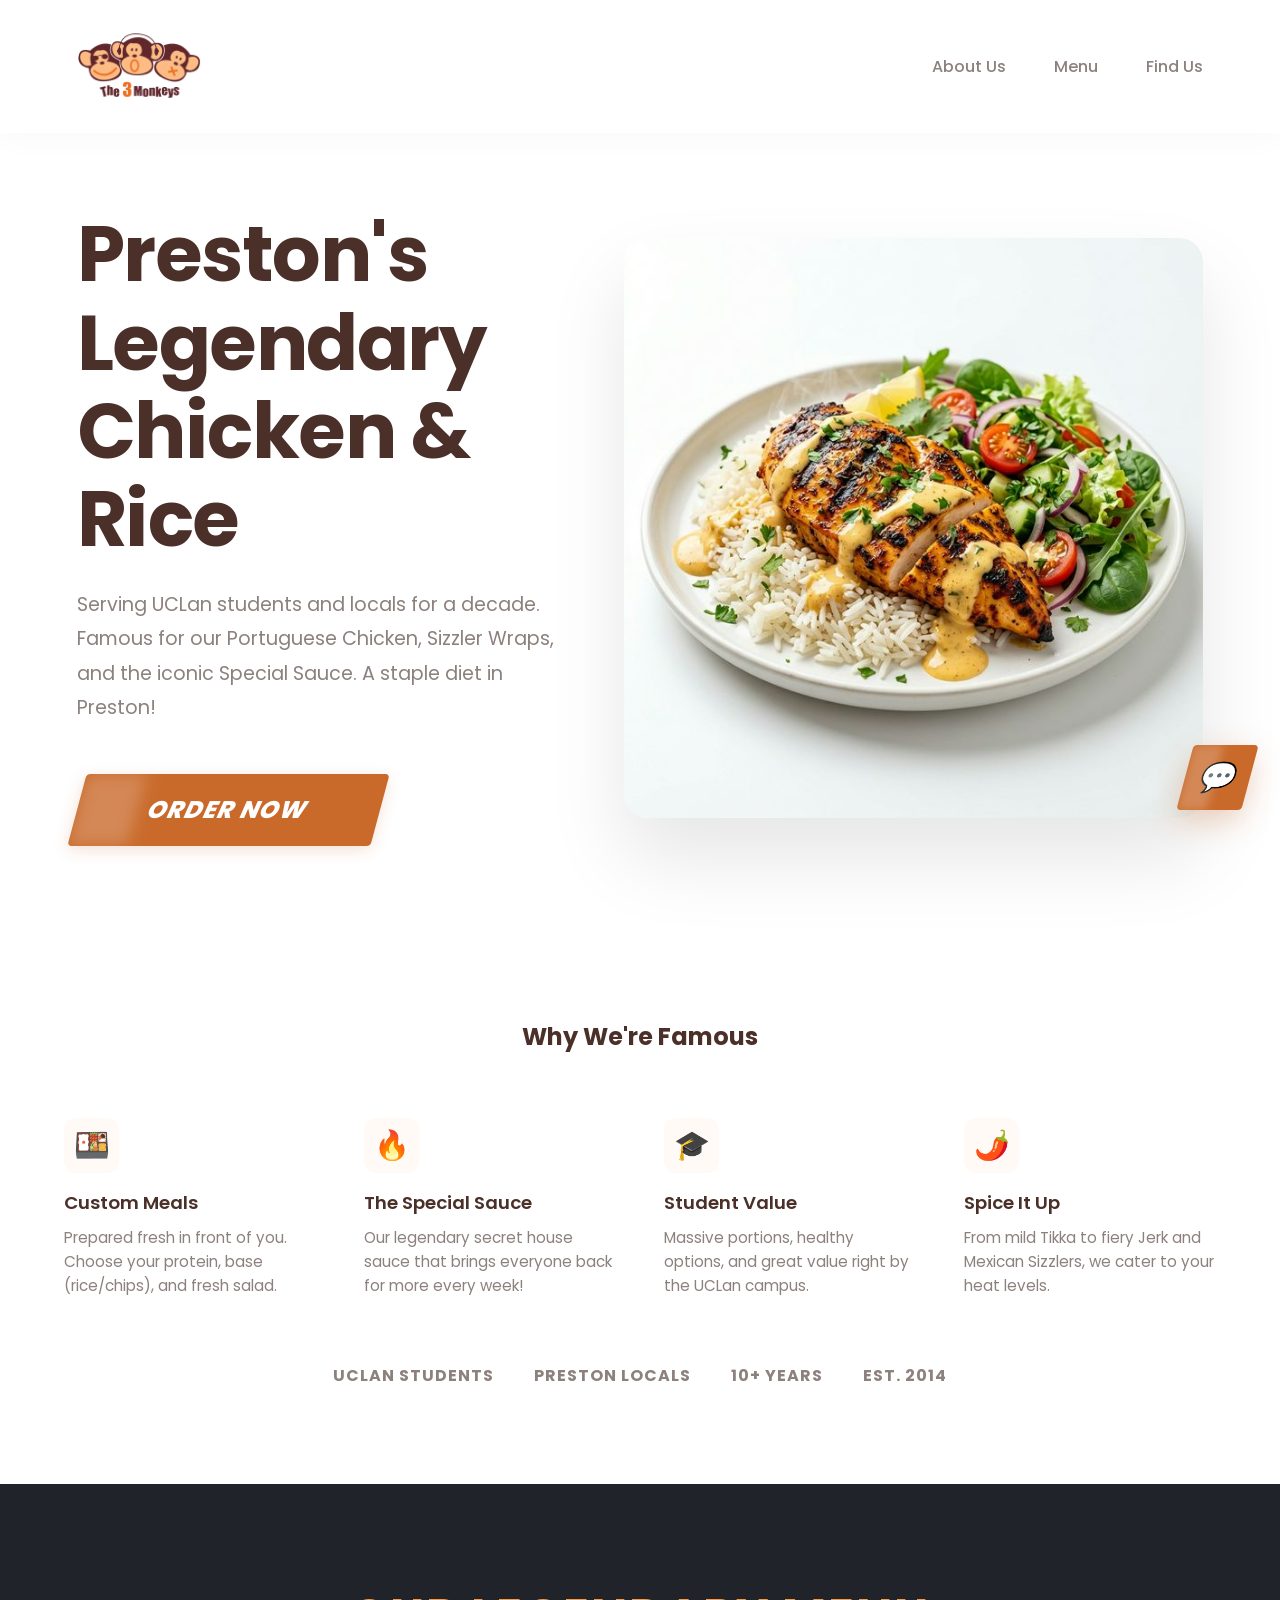
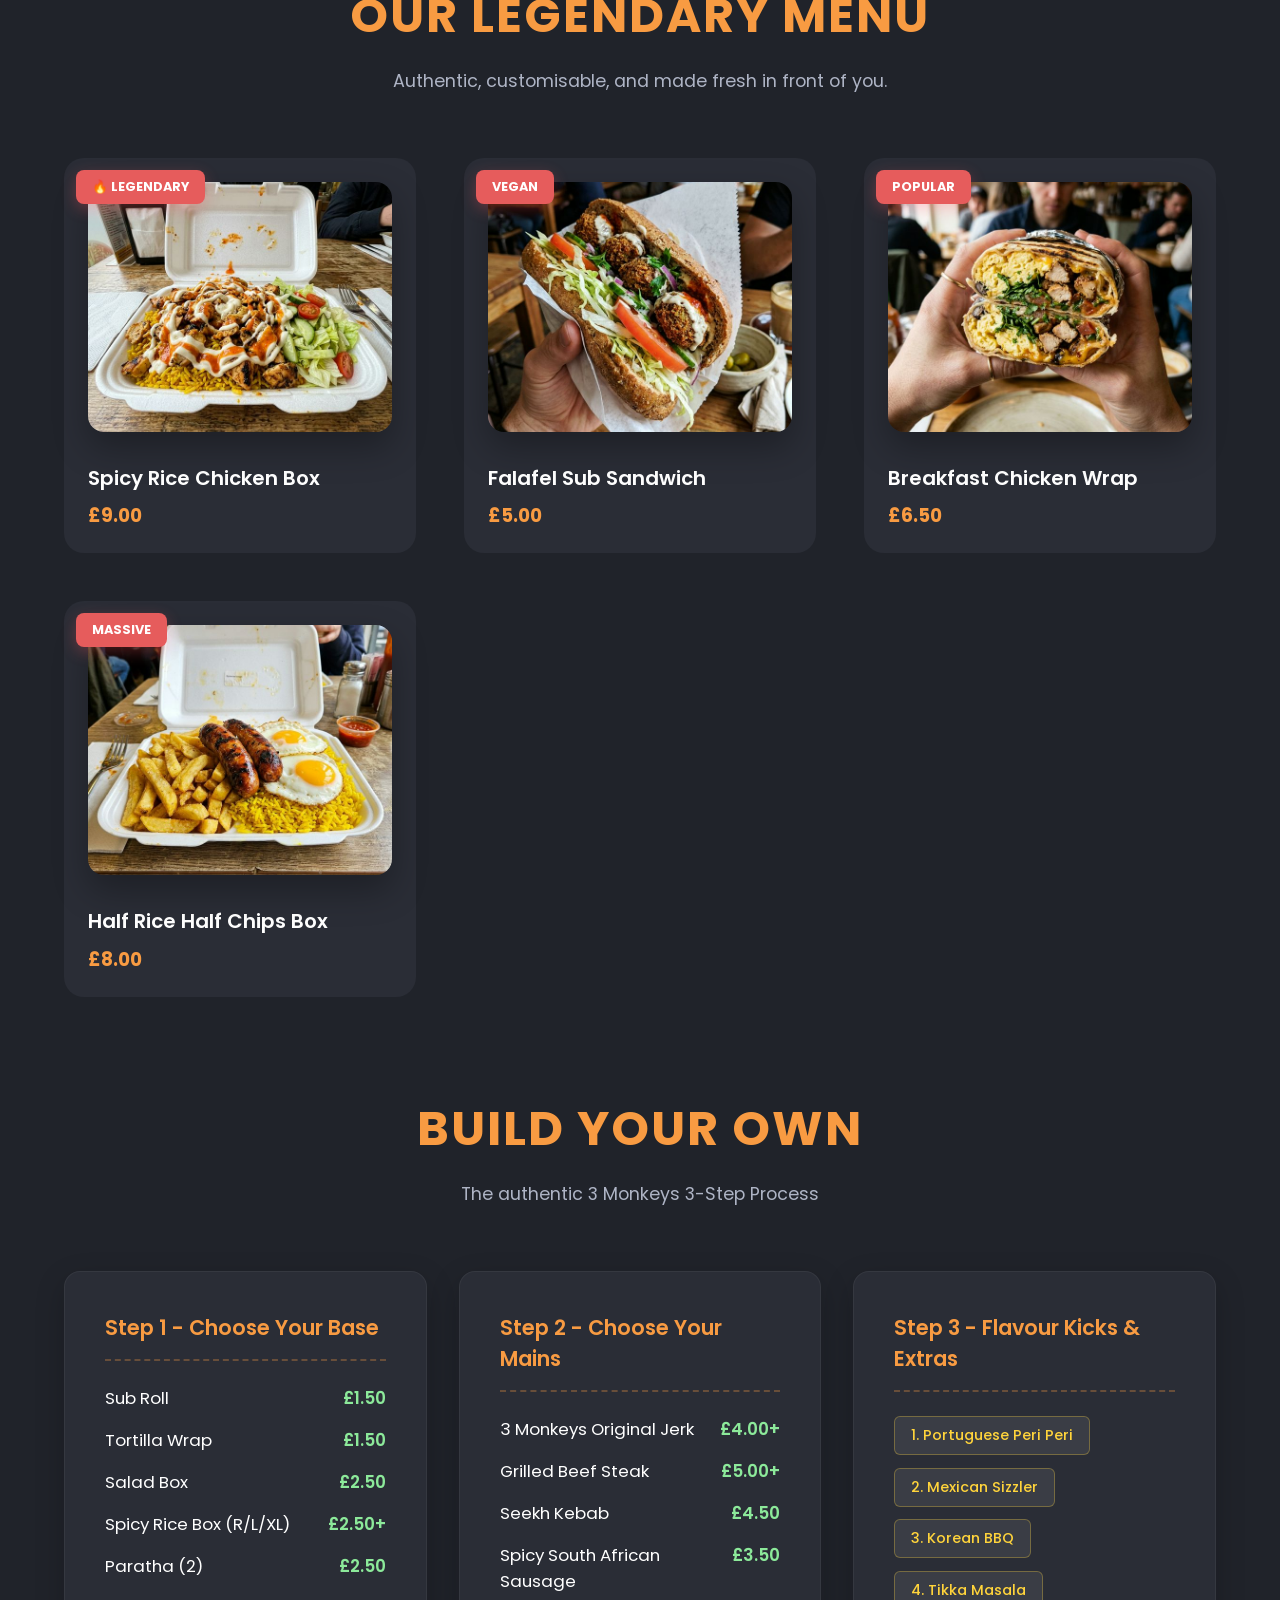
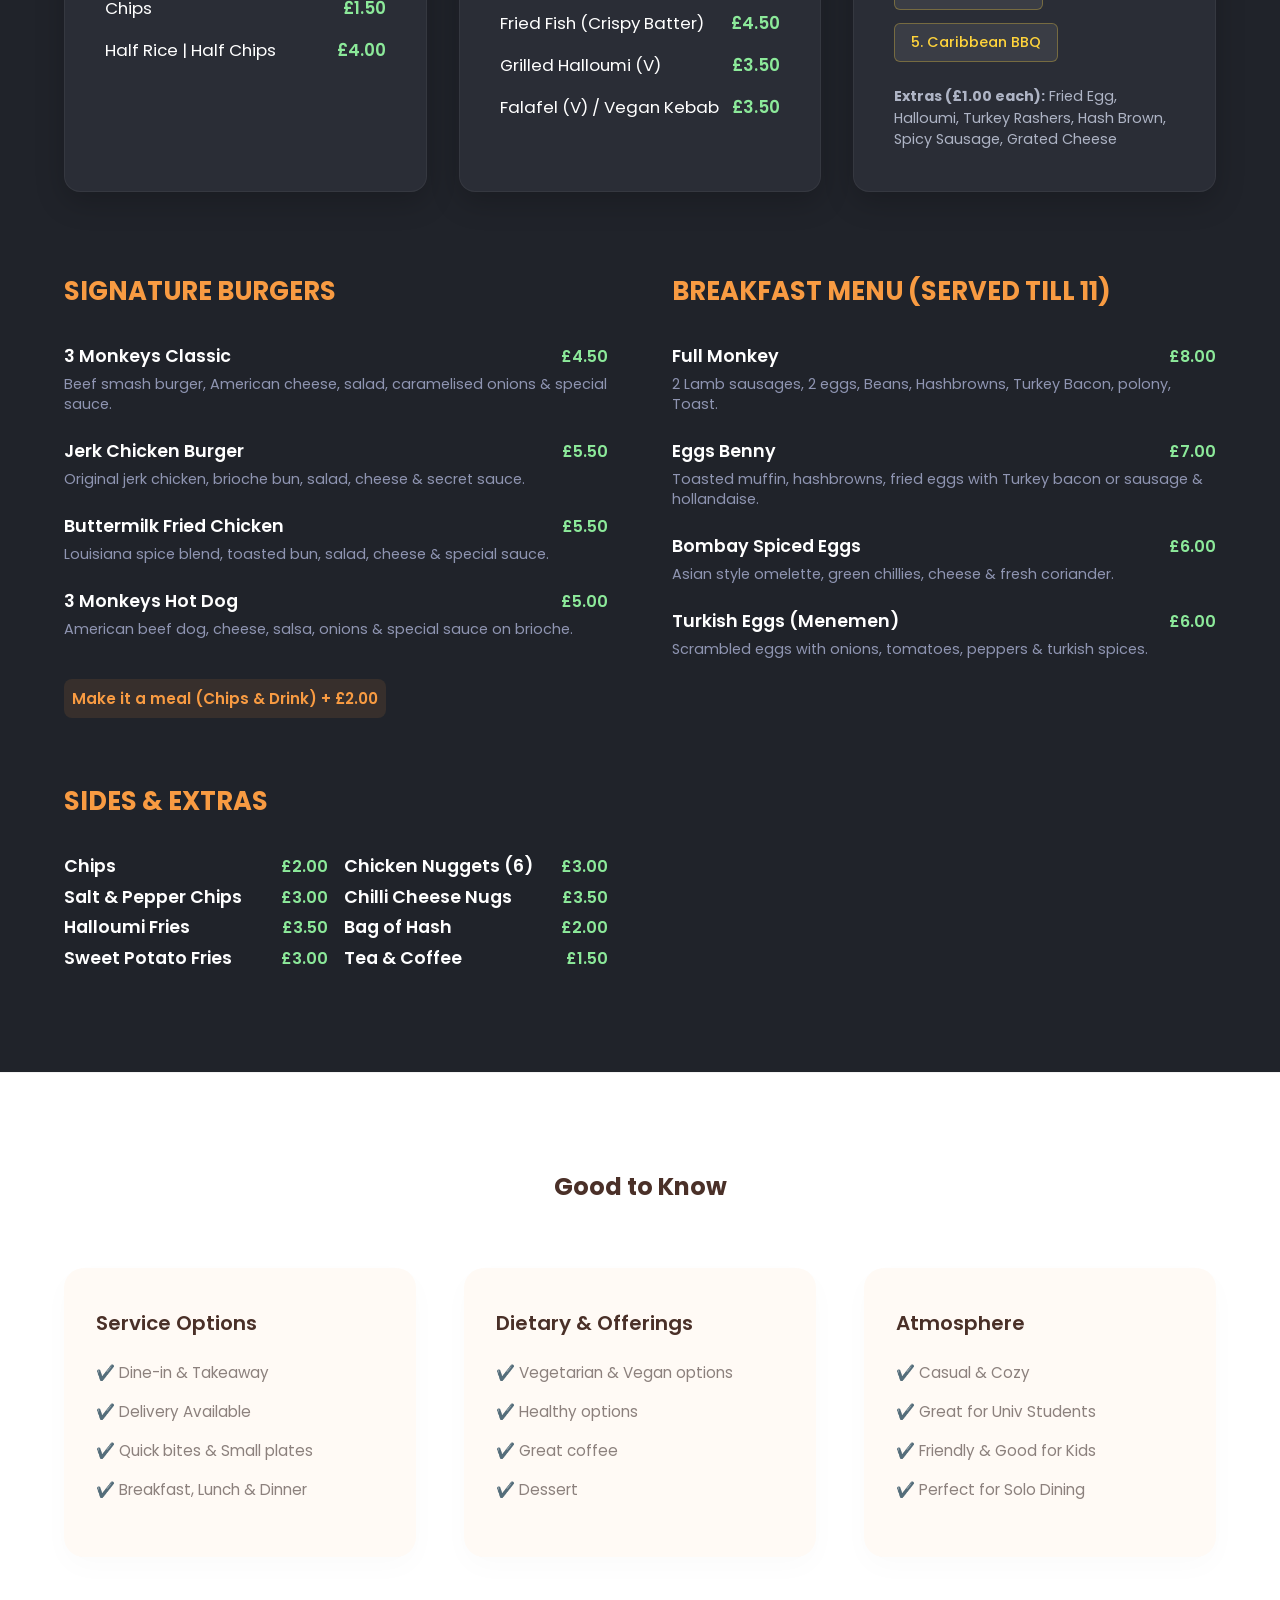
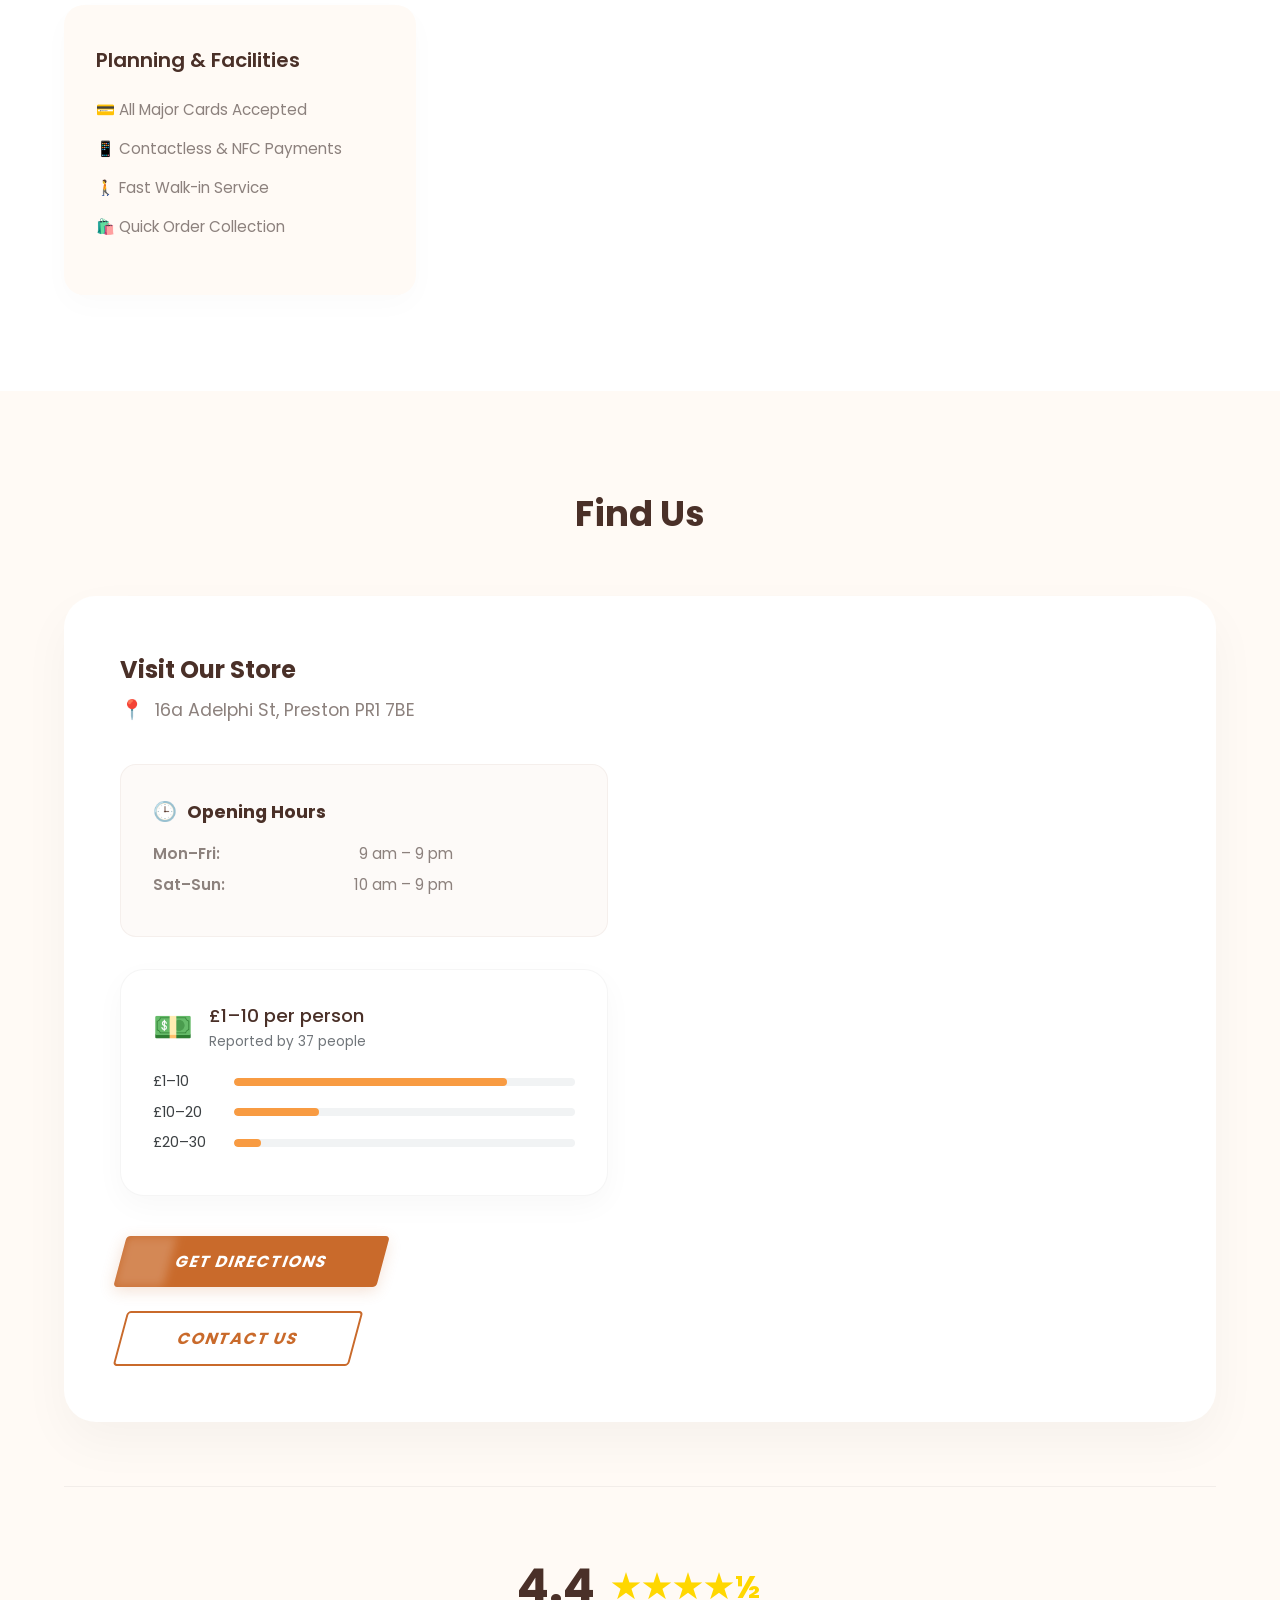
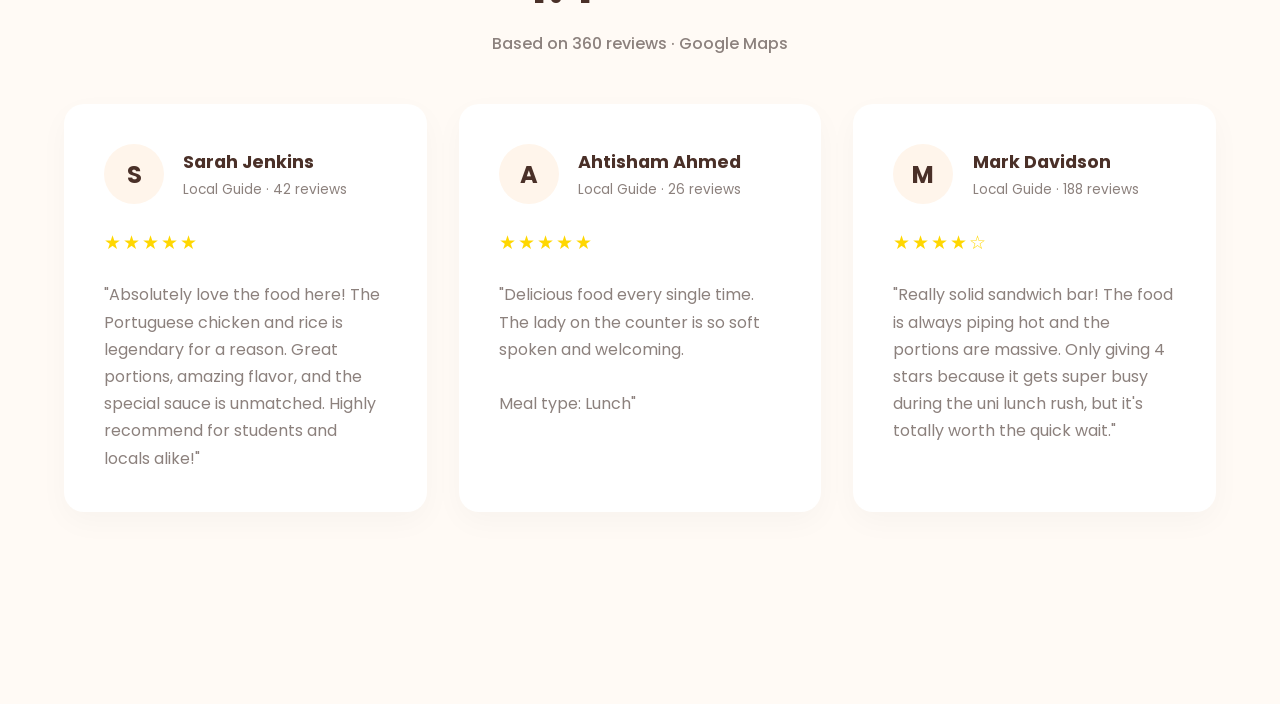
==== commit 0bce1272: "Deploy AI chatbot landing page" ====
--- a/index.html
+++ b/index.html
@@ -520,6 +520,43 @@
             });
         });
     </script>
+    <!-- AI Chat Bot Widget -->
+    <div class="chat-widget">
+        <div class="chat-window" id="chatWindow">
+            <div class="chat-header">
+                <h3>3 Monkeys AI Assistant</h3>
+                <button class="close-chat" id="closeChat">&times;</button>
+            </div>
+            <div class="messages-area" id="messagesArea">
+                <div class="message bot">
+                    Hello! Welcome to The 3 Monkeys Café. I'm your AI assistant. How can I help you today? 🐒
+                </div>
+            </div>
+            <div class="typing-indicator" id="typingIndicator">
+                <div class="typing-dot"></div>
+                <div class="typing-dot"></div>
+                <div class="typing-dot"></div>
+            </div>
+            <div class="chat-input-area">
+                <button class="voice-btn" id="voiceBtn" title="Speak to AI">
+                    <svg viewBox="0 0 24 24" width="24" height="24" fill="currentColor">
+                        <path d="M12 14c1.66 0 3-1.34 3-3V5c0-1.66-1.34-3-3-3S9 3.34 9 5v6c0 1.66 1.34 3 3 3z"></path>
+                        <path d="M17 11c0 2.76-2.24 5-5 5s-5-2.24-5-5H5c0 3.53 2.61 6.43 6 6.92V21h2v-3.08c3.39-.49 6-3.39 6-6.92h-2z"></path>
+                    </svg>
+                </button>
+                <input type="text" class="chat-input" id="chatInput" placeholder="Type your message...">
+                <button class="send-btn" id="sendBtn">
+                    <svg viewBox="0 0 24 24" width="24" height="24" fill="currentColor">
+                        <path d="M2.01 21L23 12 2.01 3 2 10l15 2-15 2z"></path>
+                    </svg>
+                </button>
+            </div>
+        </div>
+        <div class="chat-bubble" id="chatBubble">
+            <div class="icon">💬</div>
+        </div>
+    </div>
+
     <script src="script.js"></script>
 </body>
 </html>
--- a/style.css
+++ b/style.css
@@ -1231,3 +1231,265 @@
     font-size: 1.5rem;
     font-weight: 300;
 }
+
+/* ========================================= */
+/* AI CHAT BOT WIDGET                        */
+/* ========================================= */
+
+.chat-widget {
+    position: fixed;
+    bottom: 90px;
+    right: 30px;
+    z-index: 1001;
+    display: flex;
+    flex-direction: column;
+    align-items: flex-end;
+    gap: 1.5rem;
+}
+
+@media (max-width: 768px) {
+    .chat-widget {
+        bottom: 150px;
+        right: 20px;
+    }
+}
+
+.chat-bubble {
+    width: 65px;
+    height: 65px;
+    background-color: #C96A2B;
+    border-radius: 4px; /* Matching the dynamic button style */
+    display: flex;
+    align-items: center;
+    justify-content: center;
+    cursor: pointer;
+    box-shadow: 0 10px 30px rgba(201, 106, 43, 0.3);
+    transform: skewX(-15deg);
+    transition: all 0.3s cubic-bezier(0.175, 0.885, 0.32, 1.275);
+    position: relative;
+    overflow: hidden;
+}
+
+.chat-bubble::before {
+    content: '';
+    position: absolute;
+    top: 0;
+    left: 0;
+    width: 30px;
+    height: 100%;
+    background: rgba(255, 255, 255, 0.2);
+    filter: blur(4px);
+    animation: speedShimmer 2s infinite linear;
+    z-index: 2;
+}
+
+.chat-bubble:hover {
+    transform: skewX(-15deg) translateY(-5px) scale(1.05);
+}
+
+.chat-bubble .icon {
+    font-size: 1.8rem;
+    color: white;
+    transform: skewX(-5deg); /* Match button text skew */
+}
+
+/* Chat Window */
+.chat-window {
+    position: absolute;
+    bottom: 85px;
+    right: 0;
+    width: 380px;
+    height: 550px;
+    background: white;
+    border-radius: 24px;
+    box-shadow: 0 20px 60px rgba(0,0,0,0.15);
+    display: flex;
+    flex-direction: column;
+    overflow: hidden;
+    opacity: 0;
+    pointer-events: none;
+    transform: translateY(20px) scale(0.95);
+    transition: all 0.4s cubic-bezier(0.175, 0.885, 0.32, 1.275);
+    z-index: 1002;
+}
+
+.chat-window.active {
+    opacity: 1;
+    pointer-events: all;
+    transform: translateY(0) scale(1);
+}
+
+@media (max-width: 480px) {
+    .chat-window {
+        position: fixed;
+        bottom: 0;
+        right: 0;
+        width: 100%;
+        height: 100%;
+        border-radius: 0;
+    }
+}
+
+.chat-header {
+    background: #C96A2B;
+    padding: 1.5rem;
+    color: white;
+    display: flex;
+    justify-content: space-between;
+    align-items: center;
+    box-shadow: 0 4px 15px rgba(0,0,0,0.1);
+}
+
+.chat-header h3 {
+    font-size: 1.2rem;
+    font-weight: 600;
+}
+
+.chat-header .close-chat {
+    background: none;
+    border: none;
+    color: rgba(255, 255, 255, 0.8);
+    font-size: 1.5rem;
+    cursor: pointer;
+    transition: color 0.3s;
+}
+
+.chat-header .close-chat:hover {
+    color: white;
+}
+
+.messages-area {
+    flex: 1;
+    padding: 1.5rem;
+    overflow-y: auto;
+    display: flex;
+    flex-direction: column;
+    gap: 1rem;
+    background-color: #fdfaf8;
+}
+
+.message {
+    max-width: 80%;
+    padding: 0.8rem 1.2rem;
+    border-radius: 18px;
+    font-size: 0.95rem;
+    line-height: 1.5;
+    position: relative;
+    animation: messageSlide 0.3s ease-out;
+}
+
+@keyframes messageSlide {
+    from { opacity: 0; transform: translateY(10px); }
+    to { opacity: 1; transform: translateY(0); }
+}
+
+.message.bot {
+    background-color: #fff;
+    color: var(--text-dark);
+    align-self: flex-start;
+    border-bottom-left-radius: 4px;
+    box-shadow: 0 4px 10px rgba(0,0,0,0.02);
+}
+
+.message.user {
+    background-color: #C96A2B;
+    color: white;
+    align-self: flex-end;
+    border-bottom-right-radius: 4px;
+    box-shadow: 0 4px 12px rgba(201, 106, 43, 0.2);
+}
+
+.chat-input-area {
+    padding: 1.2rem;
+    background: white;
+    border-top: 1px solid rgba(0,0,0,0.05);
+    display: flex;
+    gap: 0.8rem;
+}
+
+.chat-input {
+    flex: 1;
+    border: 1px solid #e1e4ee;
+    padding: 0.8rem 1.2rem;
+    border-radius: 25px;
+    font-size: 0.95rem;
+    outline: none;
+    transition: border-color 0.3s;
+}
+
+.chat-input:focus {
+    border-color: #C96A2B;
+}
+
+.send-btn {
+    width: 45px;
+    height: 45px;
+    background: #C96A2B;
+    border: none;
+    border-radius: 50%;
+    color: white;
+    display: flex;
+    align-items: center;
+    justify-content: center;
+    cursor: pointer;
+    transition: transform 0.3s;
+}
+
+.send-btn:hover {
+    transform: scale(1.1);
+}
+
+.typing-indicator {
+    align-self: flex-start;
+    background: white;
+    padding: 0.8rem 1.2rem;
+    border-radius: 18px;
+    border-bottom-left-radius: 4px;
+    display: none;
+    align-items: center;
+    gap: 4px;
+}
+
+.typing-dot {
+    width: 6px;
+    height: 6px;
+    background: #ccc;
+    border-radius: 50%;
+    animation: typing 1.4s infinite ease-in-out both;
+}
+
+.typing-dot:nth-child(2) { animation-delay: 0.2s; }
+.typing-dot:nth-child(3) { animation-delay: 0.4s; }
+
+.voice-btn {
+    width: 45px;
+    height: 45px;
+    background: transparent;
+    border: 1px solid #e1e4ee;
+    border-radius: 50%;
+    color: var(--text-dark);
+    display: flex;
+    align-items: center;
+    justify-content: center;
+    cursor: pointer;
+    transition: all 0.3s;
+}
+
+.voice-btn:hover {
+    background: var(--accent-light);
+    color: #C96A2B;
+    border-color: #C96A2B;
+}
+
+.voice-btn.recording {
+    background: #e65c5c;
+    color: white;
+    border-color: #e65c5c;
+    animation: pulseMic 1.5s infinite;
+}
+
+@keyframes pulseMic {
+    0% { transform: scale(1); box-shadow: 0 0 0 0 rgba(230, 92, 92, 0.4); }
+    70% { transform: scale(1.1); box-shadow: 0 0 0 10px rgba(230, 92, 92, 0); }
+    100% { transform: scale(1); box-shadow: 0 0 0 0 rgba(230, 92, 92, 0); }
+}
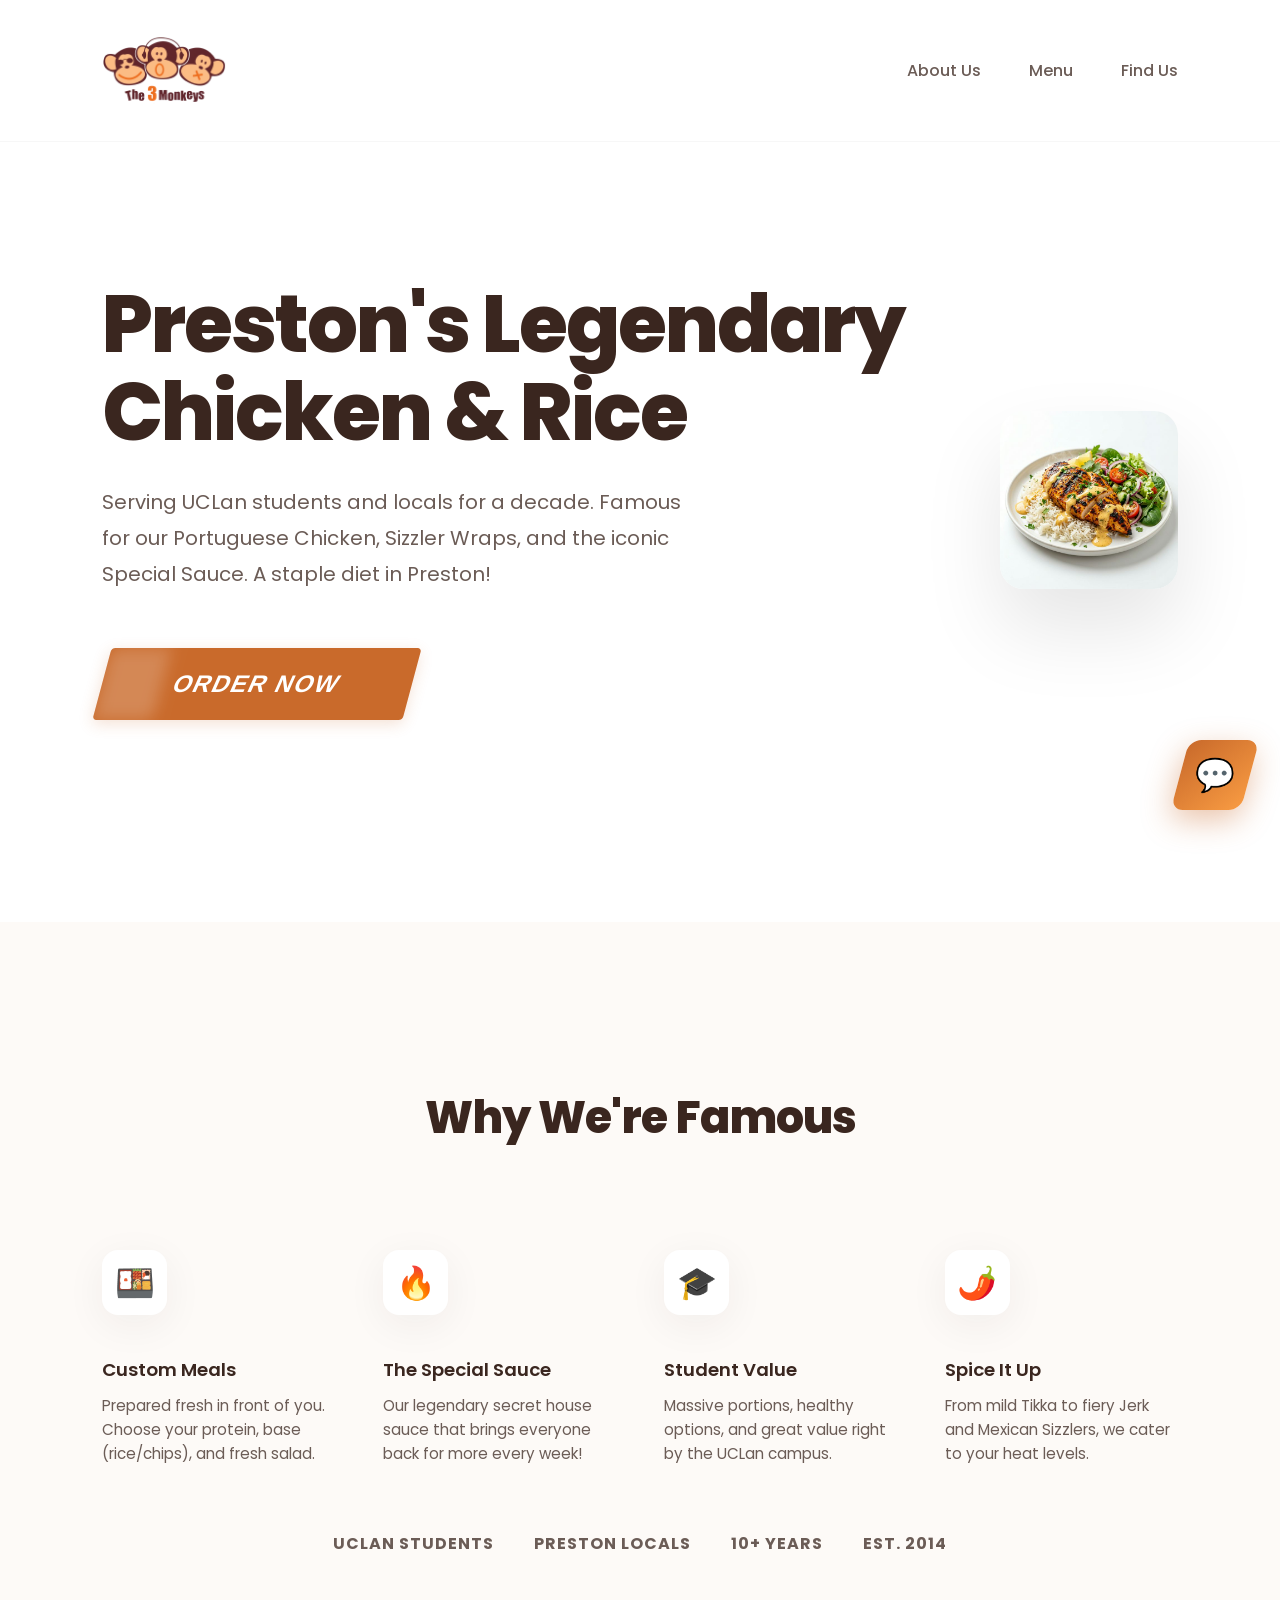
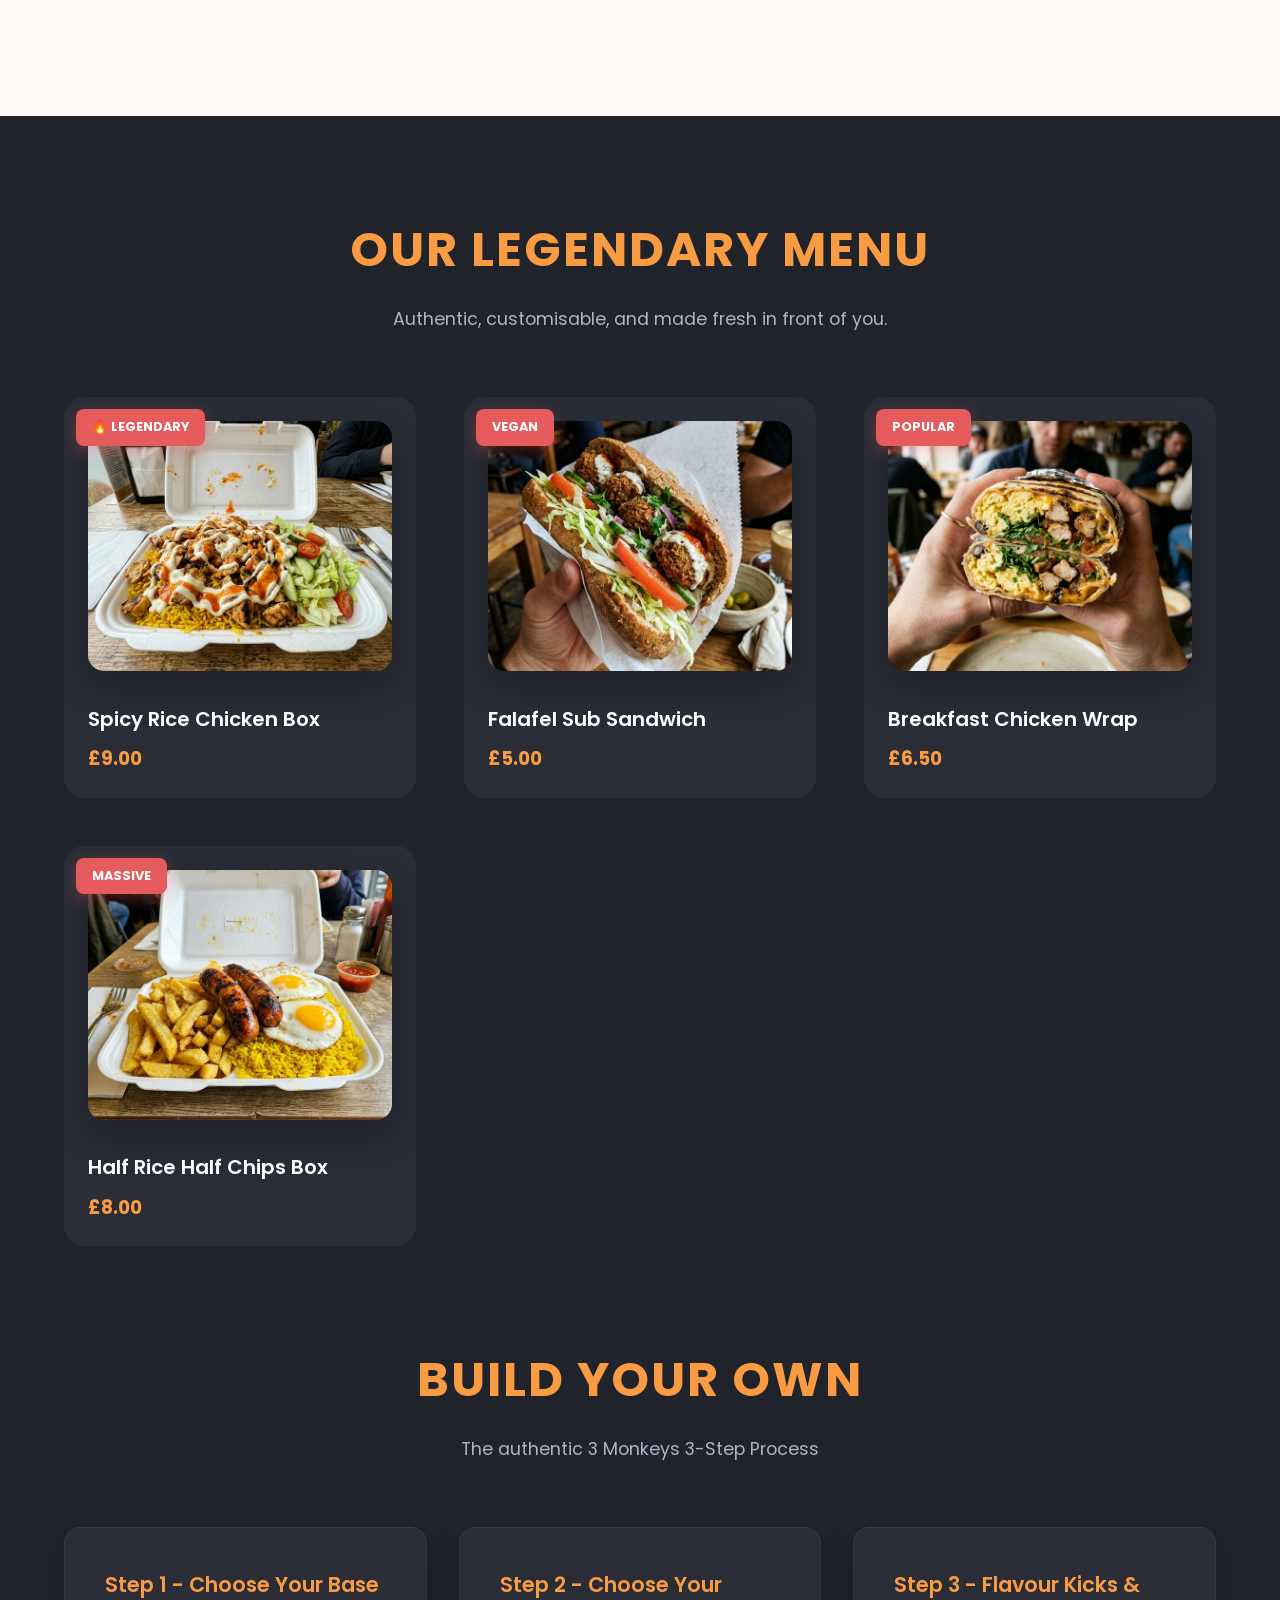
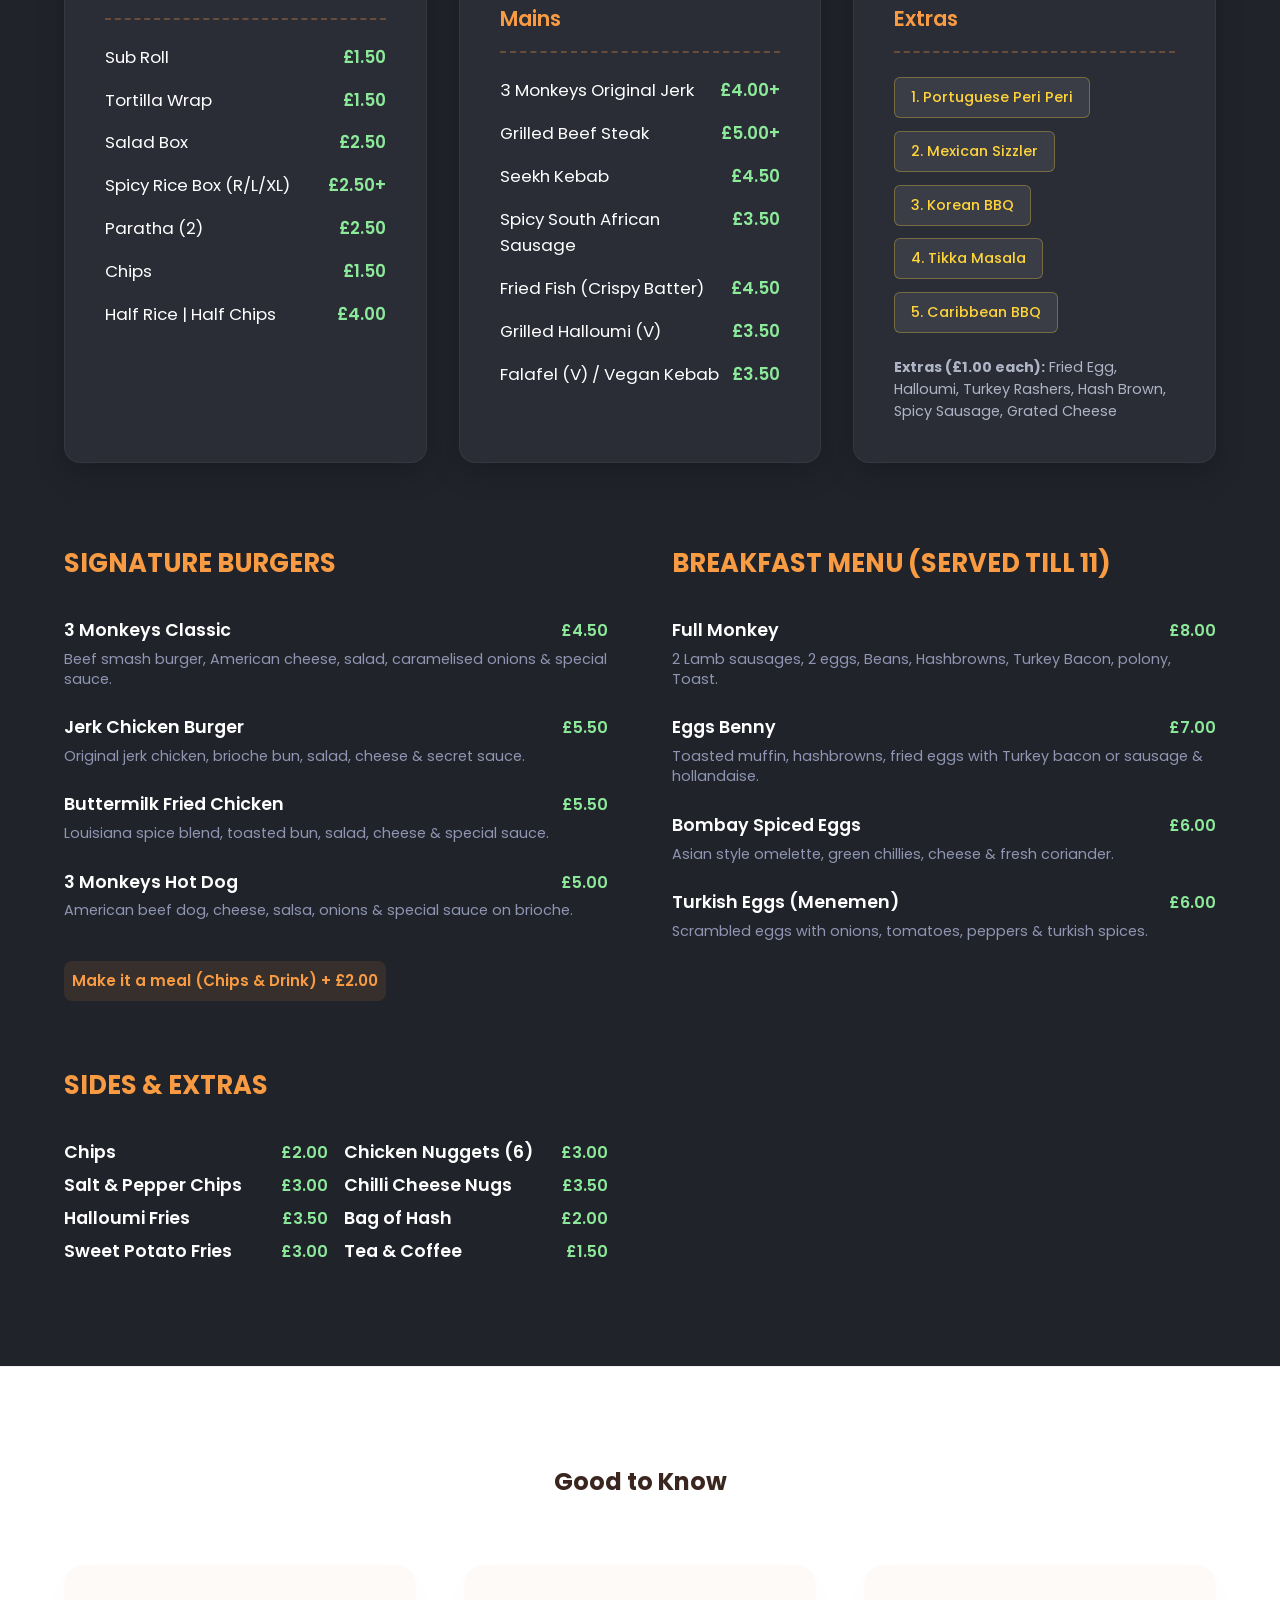
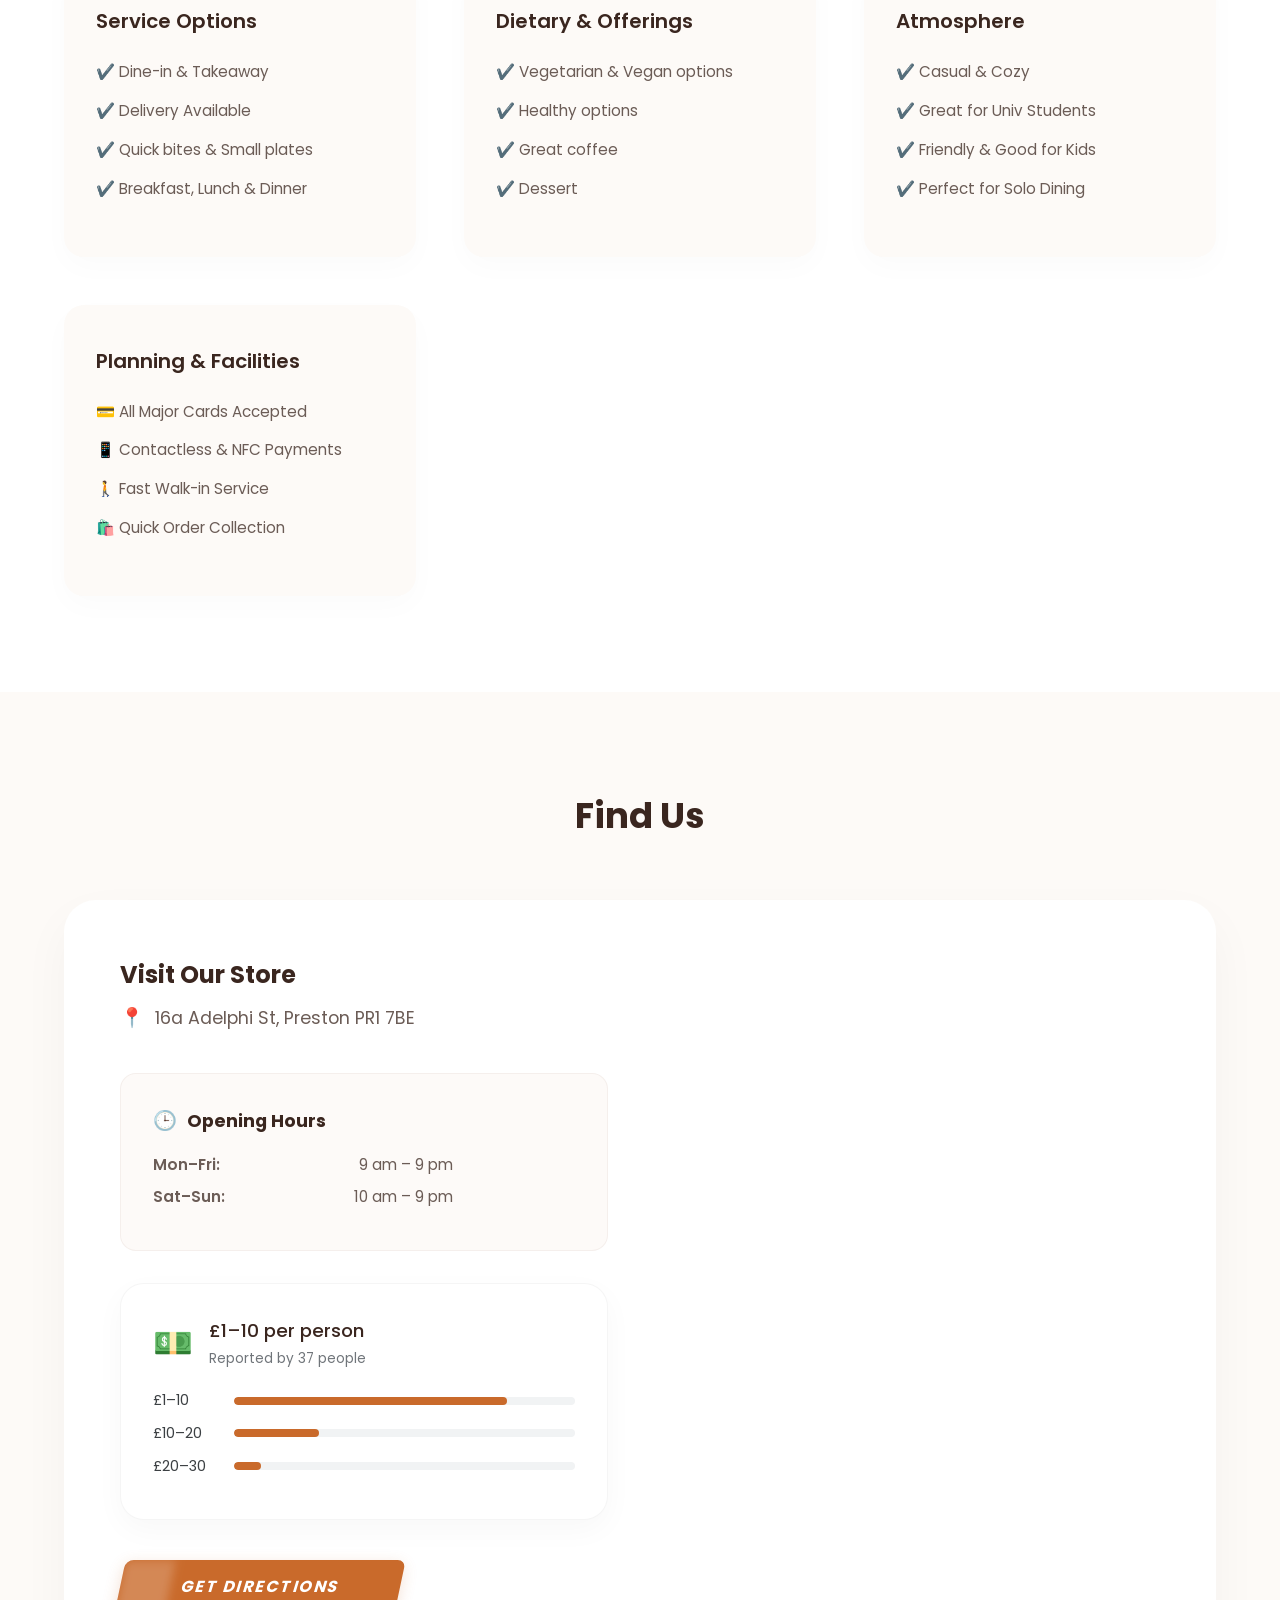
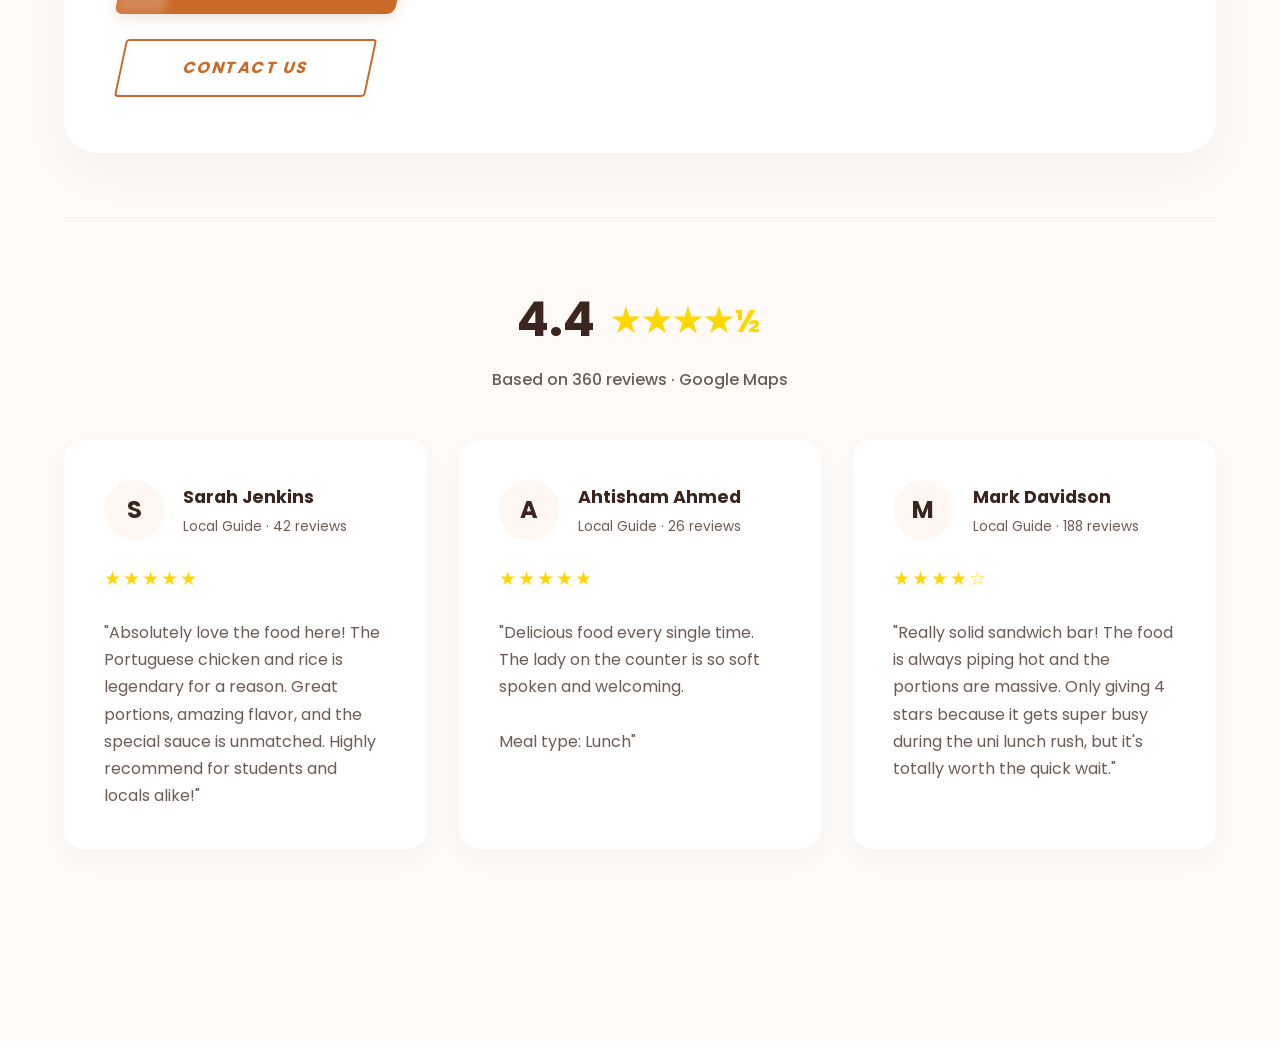
==== commit bcee50df: "Remove mic and improve chatbot UI - Removed microphone input feature - Improved chatbot interface a" ====
--- a/index.html
+++ b/index.html
@@ -1,14 +1,17 @@
 <!DOCTYPE html>
 <html lang="en">
+
 <head>
     <meta charset="UTF-8">
     <meta name="viewport" content="width=device-width, initial-scale=1.0">
     <title>3 Monkeys Sandwich Bar - Preston</title>
     <!-- Using Poppins to match the clean, rounded geometric aesthetic of the reference -->
-    <link href="https://fonts.googleapis.com/css2?family=Poppins:wght@300;400;500;600;700&display=swap" rel="stylesheet">
+    <link href="https://fonts.googleapis.com/css2?family=Poppins:wght@300;400;500;600;700&display=swap"
+        rel="stylesheet">
     <link rel="stylesheet" href="style.css">
     <meta name="description" content="Legendary chicken and rice takeaway in Preston serving UCLan for a decade.">
 </head>
+
 <body>
     <nav class="navbar">
         <div class="logo">
@@ -27,12 +30,13 @@
     </nav>
 
     <div class="container">
-        
+
         <!-- Hero Section -->
         <section class="hero">
             <div class="hero-content">
                 <h1>Preston's Legendary<br>Chicken & Rice</h1>
-                <p>Serving UCLan students and locals for a decade. Famous for our Portuguese Chicken, Sizzler Wraps, and the iconic Special Sauce. A staple diet in Preston!</p>
+                <p>Serving UCLan students and locals for a decade. Famous for our Portuguese Chicken, Sizzler Wraps, and
+                    the iconic Special Sauce. A staple diet in Preston!</p>
                 <div class="hero-button-wrapper">
                     <button id="orderHeroBtn" class="btn hero-cta-btn">
                         <div class="hero-cta-btn-content">
@@ -42,7 +46,8 @@
                 </div>
             </div>
             <div class="hero-image">
-                <img src="./images/chicken_rice.png" alt="Portuguese Chicken and Rice" class="floating">
+                <img src="./images/chicken_rice.png" alt="Portuguese Chicken and Rice"
+                    class="anti-gravity float-shadow">
             </div>
         </section>
 
@@ -50,28 +55,28 @@
         <section class="services-full" id="about">
             <h2>Why We're Famous</h2>
             <div class="services-grid-4">
-                <div class="service-item">
+                <div class="service-item anti-gravity">
                     <div class="icon">🍱</div>
                     <h3>Custom Meals</h3>
                     <p>Prepared fresh in front of you. Choose your protein, base (rice/chips), and fresh salad.</p>
                 </div>
-                <div class="service-item">
+                <div class="service-item anti-gravity">
                     <div class="icon">🔥</div>
                     <h3>The Special Sauce</h3>
                     <p>Our legendary secret house sauce that brings everyone back for more every week!</p>
                 </div>
-                <div class="service-item">
+                <div class="service-item anti-gravity">
                     <div class="icon">🎓</div>
                     <h3>Student Value</h3>
                     <p>Massive portions, healthy options, and great value right by the UCLan campus.</p>
                 </div>
-                <div class="service-item">
+                <div class="service-item anti-gravity">
                     <div class="icon">🌶️</div>
                     <h3>Spice It Up</h3>
                     <p>From mild Tikka to fiery Jerk and Mexican Sizzlers, we cater to your heat levels.</p>
                 </div>
             </div>
-            
+
             <div class="brand-partners">
                 <div class="logos">
                     <span>UCLan Students</span>
@@ -88,10 +93,10 @@
                 <h2>Our Legendary Menu</h2>
                 <p>Authentic, customisable, and made fresh in front of you.</p>
             </div>
-            
+
             <!-- Authentic Takeaway photography -->
             <div class="visual-favorites">
-                <div class="menu-card visual-card">
+                <div class="menu-card visual-card anti-gravity float-shadow">
                     <div class="image-wrapper">
                         <img src="./images/authentic_spicy_rice_1773883892839.png" alt="Legendary Spicy Rice Box">
                         <span class="badge">🔥 LEGENDARY</span>
@@ -99,7 +104,7 @@
                     <h4>Spicy Rice Chicken Box</h4>
                     <span class="price">£9.00</span>
                 </div>
-                <div class="menu-card visual-card">
+                <div class="menu-card visual-card anti-gravity float-shadow">
                     <div class="image-wrapper">
                         <img src="./images/authentic_falafel_sub_1773883906954.png" alt="Falafel Sub Roll">
                         <span class="badge">VEGAN</span>
@@ -107,7 +112,7 @@
                     <h4>Falafel Sub Sandwich</h4>
                     <span class="price">£5.00</span>
                 </div>
-                <div class="menu-card visual-card">
+                <div class="menu-card visual-card anti-gravity float-shadow">
                     <div class="image-wrapper">
                         <img src="./images/authentic_breakfast_wrap_1773883918953.png" alt="Breakfast Chicken Wrap">
                         <span class="badge">POPULAR</span>
@@ -115,7 +120,7 @@
                     <h4>Breakfast Chicken Wrap</h4>
                     <span class="price">£6.50</span>
                 </div>
-                <div class="menu-card visual-card">
+                <div class="menu-card visual-card anti-gravity float-shadow">
                     <div class="image-wrapper">
                         <img src="./images/authentic_half_box_1773883936000.png" alt="Half Rice Half Chips Box">
                         <span class="badge">MASSIVE</span>
@@ -132,7 +137,7 @@
             </div>
 
             <div class="menu-steps-container">
-                <div class="step-box">
+                <div class="step-box anti-gravity">
                     <div class="step-title">Step 1 - Choose Your Base</div>
                     <ul>
                         <li><span>Sub Roll</span> <span class="price">£1.50</span></li>
@@ -144,7 +149,7 @@
                         <li><span>Half Rice | Half Chips</span> <span class="price">£4.00</span></li>
                     </ul>
                 </div>
-                <div class="step-box">
+                <div class="step-box anti-gravity">
                     <div class="step-title">Step 2 - Choose Your Mains</div>
                     <ul>
                         <li><span>3 Monkeys Original Jerk</span> <span class="price">£4.00+</span></li>
@@ -156,7 +161,7 @@
                         <li><span>Falafel (V) / Vegan Kebab</span> <span class="price">£3.50</span></li>
                     </ul>
                 </div>
-                <div class="step-box">
+                <div class="step-box anti-gravity">
                     <div class="step-title">Step 3 - Flavour Kicks & Extras</div>
                     <div class="flavours-list">
                         <span class="badge-flavour">1. Portuguese Peri Peri</span>
@@ -166,7 +171,8 @@
                         <span class="badge-flavour">5. Caribbean BBQ</span>
                     </div>
                     <p style="color: #aeb4c5; font-size: 0.9rem; line-height: 1.5; margin-top: 1rem;">
-                        <strong>Extras (£1.00 each):</strong> Fried Egg, Halloumi, Turkey Rashers, Hash Brown, Spicy Sausage, Grated Cheese
+                        <strong>Extras (£1.00 each):</strong> Fried Egg, Halloumi, Turkey Rashers, Hash Brown, Spicy
+                        Sausage, Grated Cheese
                     </p>
                 </div>
             </div>
@@ -176,13 +182,14 @@
                 <!-- Signatures -->
                 <div class="menu-category">
                     <h3>Signature Burgers</h3>
-                    
+
                     <div class="menu-item">
                         <div class="menu-item-header">
                             <span class="menu-item-title">3 Monkeys Classic</span>
                             <span class="menu-item-price">£4.50</span>
                         </div>
-                        <p class="menu-item-desc">Beef smash burger, American cheese, salad, caramelised onions & special sauce.</p>
+                        <p class="menu-item-desc">Beef smash burger, American cheese, salad, caramelised onions &
+                            special sauce.</p>
                     </div>
 
                     <div class="menu-item">
@@ -206,7 +213,8 @@
                             <span class="menu-item-title">3 Monkeys Hot Dog</span>
                             <span class="menu-item-price">£5.00</span>
                         </div>
-                        <p class="menu-item-desc">American beef dog, cheese, salsa, onions & special sauce on brioche.</p>
+                        <p class="menu-item-desc">American beef dog, cheese, salsa, onions & special sauce on brioche.
+                        </p>
                     </div>
 
                     <div class="meal-deal-addon">Make it a meal (Chips & Drink) + £2.00</div>
@@ -215,13 +223,14 @@
                 <!-- Breakfast -->
                 <div class="menu-category">
                     <h3>Breakfast Menu (Served till 11)</h3>
-                    
+
                     <div class="menu-item">
                         <div class="menu-item-header">
                             <span class="menu-item-title">Full Monkey</span>
                             <span class="menu-item-price">£8.00</span>
                         </div>
-                        <p class="menu-item-desc">2 Lamb sausages, 2 eggs, Beans, Hashbrowns, Turkey Bacon, polony, Toast.</p>
+                        <p class="menu-item-desc">2 Lamb sausages, 2 eggs, Beans, Hashbrowns, Turkey Bacon, polony,
+                            Toast.</p>
                     </div>
 
                     <div class="menu-item">
@@ -229,7 +238,8 @@
                             <span class="menu-item-title">Eggs Benny</span>
                             <span class="menu-item-price">£7.00</span>
                         </div>
-                        <p class="menu-item-desc">Toasted muffin, hashbrowns, fried eggs with Turkey bacon or sausage & hollandaise.</p>
+                        <p class="menu-item-desc">Toasted muffin, hashbrowns, fried eggs with Turkey bacon or sausage &
+                            hollandaise.</p>
                     </div>
 
                     <div class="menu-item">
@@ -254,16 +264,24 @@
                     <h3>Sides & Extras</h3>
                     <div style="display: grid; grid-template-columns: 1fr 1fr; gap: 1rem;">
                         <div>
-                            <div class="menu-item-header"><span class="menu-item-title">Chips</span><span class="menu-item-price">£2.00</span></div>
-                            <div class="menu-item-header"><span class="menu-item-title">Salt & Pepper Chips</span><span class="menu-item-price">£3.00</span></div>
-                            <div class="menu-item-header"><span class="menu-item-title">Halloumi Fries</span><span class="menu-item-price">£3.50</span></div>
-                            <div class="menu-item-header"><span class="menu-item-title">Sweet Potato Fries</span><span class="menu-item-price">£3.00</span></div>
+                            <div class="menu-item-header"><span class="menu-item-title">Chips</span><span
+                                    class="menu-item-price">£2.00</span></div>
+                            <div class="menu-item-header"><span class="menu-item-title">Salt & Pepper Chips</span><span
+                                    class="menu-item-price">£3.00</span></div>
+                            <div class="menu-item-header"><span class="menu-item-title">Halloumi Fries</span><span
+                                    class="menu-item-price">£3.50</span></div>
+                            <div class="menu-item-header"><span class="menu-item-title">Sweet Potato Fries</span><span
+                                    class="menu-item-price">£3.00</span></div>
                         </div>
                         <div>
-                            <div class="menu-item-header"><span class="menu-item-title">Chicken Nuggets (6)</span><span class="menu-item-price">£3.00</span></div>
-                            <div class="menu-item-header"><span class="menu-item-title">Chilli Cheese Nugs</span><span class="menu-item-price">£3.50</span></div>
-                            <div class="menu-item-header"><span class="menu-item-title">Bag of Hash</span><span class="menu-item-price">£2.00</span></div>
-                            <div class="menu-item-header"><span class="menu-item-title">Tea & Coffee</span><span class="menu-item-price">£1.50</span></div>
+                            <div class="menu-item-header"><span class="menu-item-title">Chicken Nuggets (6)</span><span
+                                    class="menu-item-price">£3.00</span></div>
+                            <div class="menu-item-header"><span class="menu-item-title">Chilli Cheese Nugs</span><span
+                                    class="menu-item-price">£3.50</span></div>
+                            <div class="menu-item-header"><span class="menu-item-title">Bag of Hash</span><span
+                                    class="menu-item-price">£2.00</span></div>
+                            <div class="menu-item-header"><span class="menu-item-title">Tea & Coffee</span><span
+                                    class="menu-item-price">£1.50</span></div>
                         </div>
                     </div>
                 </div>
@@ -322,8 +340,9 @@
                 <div class="find-grid">
                     <div class="location-info">
                         <h3>Visit Our Store</h3>
-                        <p class="address"><span style="font-size:1.2rem; margin-right:0.4rem;">📍</span> 16a Adelphi St, Preston PR1 7BE</p>
-                        
+                        <p class="address"><span style="font-size:1.2rem; margin-right:0.4rem;">📍</span> 16a Adelphi
+                            St, Preston PR1 7BE</p>
+
                         <div class="hours" style="margin-bottom: 2rem;">
                             <h4><span style="font-size:1.2rem; margin-right:0.4rem;">🕒</span> Opening Hours</h4>
                             <div class="hours-grid">
@@ -343,19 +362,25 @@
                             <div class="price-bars">
                                 <div class="price-row">
                                     <span class="price-label">£1–10</span>
-                                    <div class="bar-bg"><div class="bar-fill" style="width: 80%;"></div></div>
+                                    <div class="bar-bg">
+                                        <div class="bar-fill" style="width: 80%;"></div>
+                                    </div>
                                 </div>
                                 <div class="price-row">
                                     <span class="price-label">£10–20</span>
-                                    <div class="bar-bg"><div class="bar-fill" style="width: 25%;"></div></div>
+                                    <div class="bar-bg">
+                                        <div class="bar-fill" style="width: 25%;"></div>
+                                    </div>
                                 </div>
                                 <div class="price-row">
                                     <span class="price-label">£20–30</span>
-                                    <div class="bar-bg"><div class="bar-fill" style="width: 8%;"></div></div>
+                                    <div class="bar-bg">
+                                        <div class="bar-fill" style="width: 8%;"></div>
+                                    </div>
                                 </div>
                             </div>
                         </div>
-                        
+
                         <div class="action-buttons" style="margin-top: 2rem; gap: 1.5rem;">
                             <a href="https://maps.app.goo.gl/ryK8KubEFWiHVJ9TA" target="_blank" class="btn btn-primary">
                                 <span class="btn-text">Get Directions</span>
@@ -367,7 +392,10 @@
                     </div>
                     <div class="map-container">
                         <!-- Embed simple iframe focusing on real address -->
-                        <iframe src="https://maps.google.com/maps?q=The%203%20Monkeys%20Sandwich%20Bar,%2016a%20Adelphi%20St,%20Preston&t=&z=16&ie=UTF8&iwloc=&output=embed" width="100%" height="100%" style="border:0;" allowfullscreen="" loading="lazy" referrerpolicy="no-referrer-when-downgrade"></iframe>
+                        <iframe
+                            src="https://maps.google.com/maps?q=The%203%20Monkeys%20Sandwich%20Bar,%2016a%20Adelphi%20St,%20Preston&t=&z=16&ie=UTF8&iwloc=&output=embed"
+                            width="100%" height="100%" style="border:0;" allowfullscreen="" loading="lazy"
+                            referrerpolicy="no-referrer-when-downgrade"></iframe>
                     </div>
                 </div>
 
@@ -375,7 +403,8 @@
                 <div class="reviews-block">
                     <div class="reviews-overview">
                         <h2>4.4 <span>★★★★½</span></h2>
-                        <p style="color:var(--text-muted); font-weight: 500;">Based on 360 reviews &middot; Google Maps</p>
+                        <p style="color:var(--text-muted); font-weight: 500;">Based on 360 reviews &middot; Google Maps
+                        </p>
                     </div>
 
                     <div class="reviews-grid">
@@ -388,7 +417,9 @@
                                 </div>
                             </div>
                             <div class="review-stars">★★★★★</div>
-                            <p class="review-text">"Absolutely love the food here! The Portuguese chicken and rice is legendary for a reason. Great portions, amazing flavor, and the special sauce is unmatched. Highly recommend for students and locals alike!"</p>
+                            <p class="review-text">"Absolutely love the food here! The Portuguese chicken and rice is
+                                legendary for a reason. Great portions, amazing flavor, and the special sauce is
+                                unmatched. Highly recommend for students and locals alike!"</p>
                         </div>
 
                         <div class="review-card">
@@ -400,7 +431,8 @@
                                 </div>
                             </div>
                             <div class="review-stars">★★★★★</div>
-                            <p class="review-text">"Delicious food every single time. The lady on the counter is so soft spoken and welcoming.<br><br>Meal type: Lunch"</p>
+                            <p class="review-text">"Delicious food every single time. The lady on the counter is so soft
+                                spoken and welcoming.<br><br>Meal type: Lunch"</p>
                         </div>
 
                         <div class="review-card">
@@ -412,7 +444,9 @@
                                 </div>
                             </div>
                             <div class="review-stars">★★★★☆</div>
-                            <p class="review-text">"Really solid sandwich bar! The food is always piping hot and the portions are massive. Only giving 4 stars because it gets super busy during the uni lunch rush, but it's totally worth the quick wait."</p>
+                            <p class="review-text">"Really solid sandwich bar! The food is always piping hot and the
+                                portions are massive. Only giving 4 stars because it gets super busy during the uni
+                                lunch rush, but it's totally worth the quick wait."</p>
                         </div>
                     </div>
                 </div>
@@ -421,7 +455,7 @@
         </section>
 
     </div>
-    
+
     <!-- Sticky Mobile CTA -->
     <div class="mobile-cta-bar">
         <a href="tel:+441772562866" class="cta-item">
@@ -441,7 +475,7 @@
             <button class="modal-close">&times;</button>
             <h3 class="modal-title">Order online</h3>
             <p class="modal-subtitle">The 3 Monkeys Sandwich Bar</p>
-            
+
             <div class="order-type-toggle">
                 <button class="type-btn active"><span>✕ </span>Pick-up</button>
                 <button class="type-btn">Delivery</button>
@@ -451,7 +485,7 @@
                 <span>Place order with:</span>
                 <span class="info-icon">ⓘ</span>
             </div>
-            
+
             <div class="delivery-partners">
                 <a href="https://the3monkeyspreston.com/" class="partner-card" target="_blank">
                     <div class="partner-icon icon-yoyo">YOYO</div>
@@ -462,8 +496,9 @@
                     </div>
                     <span class="chevron">›</span>
                 </a>
-                
-                <a href="https://www.ubereats.com/gb/store/3-monkeys-sandwich-bar/Qg6IbbSiWOCdxIo5ldspIw?diningMode=PICKUP" class="partner-card" target="_blank">
+
+                <a href="https://www.ubereats.com/gb/store/3-monkeys-sandwich-bar/Qg6IbbSiWOCdxIo5ldspIw?diningMode=PICKUP"
+                    class="partner-card" target="_blank">
                     <div class="partner-icon icon-uber">Uber<br>Eats</div>
                     <div class="partner-info">
                         <h4>UberEats</h4>
@@ -471,8 +506,9 @@
                     </div>
                     <span class="chevron">›</span>
                 </a>
-                
-                <a href="https://www.just-eat.co.uk/restaurants-the-3-monkeys-sandwich-bar-preston/menu?serviceType=collection&utm_source=google&utm_medium=organic&utm_campaign=foodorder" class="partner-card" target="_blank">
+
+                <a href="https://www.just-eat.co.uk/restaurants-the-3-monkeys-sandwich-bar-preston/menu?serviceType=collection&utm_source=google&utm_medium=organic&utm_campaign=foodorder"
+                    class="partner-card" target="_blank">
                     <div class="partner-icon icon-justeat">🏠</div>
                     <div class="partner-info">
                         <h4>Just Eat</h4>
@@ -489,7 +525,7 @@
         const orderModal = document.getElementById('orderModal');
         const modalClose = document.querySelector('.modal-close');
 
-        if(orderBtn && orderModal) {
+        if (orderBtn && orderModal) {
             orderBtn.addEventListener('click', (e) => {
                 e.preventDefault();
                 orderModal.classList.add('active');
@@ -498,7 +534,7 @@
                 orderModal.classList.remove('active');
             });
             orderModal.addEventListener('click', (e) => {
-                if(e.target === orderModal) {
+                if (e.target === orderModal) {
                     orderModal.classList.remove('active');
                 }
             });
@@ -509,11 +545,11 @@
         typeBtns.forEach(btn => {
             btn.addEventListener('click', () => {
                 const currentActive = document.querySelector('.type-btn.active');
-                if(currentActive !== btn) {
+                if (currentActive !== btn) {
                     currentActive.classList.remove('active');
                     const cross = currentActive.querySelector('span');
-                    if(cross) cross.remove();
-                    
+                    if (cross) cross.remove();
+
                     btn.classList.add('active');
                     btn.insertAdjacentHTML('afterbegin', '<span>✕ </span>');
                 }
@@ -524,7 +560,7 @@
     <div class="chat-widget">
         <div class="chat-window" id="chatWindow">
             <div class="chat-header">
-                <h3>3 Monkeys AI Assistant</h3>
+                <h3>3 Monkeys Genie 🐒</h3>
                 <button class="close-chat" id="closeChat">&times;</button>
             </div>
             <div class="messages-area" id="messagesArea">
@@ -538,12 +574,6 @@
                 <div class="typing-dot"></div>
             </div>
             <div class="chat-input-area">
-                <button class="voice-btn" id="voiceBtn" title="Speak to AI">
-                    <svg viewBox="0 0 24 24" width="24" height="24" fill="currentColor">
-                        <path d="M12 14c1.66 0 3-1.34 3-3V5c0-1.66-1.34-3-3-3S9 3.34 9 5v6c0 1.66 1.34 3 3 3z"></path>
-                        <path d="M17 11c0 2.76-2.24 5-5 5s-5-2.24-5-5H5c0 3.53 2.61 6.43 6 6.92V21h2v-3.08c3.39-.49 6-3.39 6-6.92h-2z"></path>
-                    </svg>
-                </button>
                 <input type="text" class="chat-input" id="chatInput" placeholder="Type your message...">
                 <button class="send-btn" id="sendBtn">
                     <svg viewBox="0 0 24 24" width="24" height="24" fill="currentColor">
@@ -552,11 +582,12 @@
                 </button>
             </div>
         </div>
-        <div class="chat-bubble" id="chatBubble">
+        <div class="chat-bubble anti-gravity" id="chatBubble">
             <div class="icon">💬</div>
         </div>
     </div>
 
     <script src="script.js"></script>
 </body>
-</html>
+
+</html>
--- a/style.css
+++ b/style.css
@@ -1,26 +1,31 @@
 :root {
     --bg-main: #FFFFFF;
-    --bg-secondary: #fffaf5; /* Warm milk off-white */
-    --text-dark: #4a3028; /* Deep monkey brown */
-    --text-muted: #8c817d;
-    --accent-brand: #F89B42; /* Primary Monkey Orange */
-    --accent-light: #fff5eb;
+    --bg-secondary: #fdfaf7; /* Refined warm cream */
+    --text-dark: #3a261f; /* Deeper, more premium monkey brown */
+    --text-muted: #6b5c56; /* Higher contrast muted text */
+    --accent-brand: #C96A2B; /* Consistent Brand Warm Orange */
+    --accent-brand-hover: #b05a22;
+    --accent-light: #fff8f2;
     --accent-red: #e65c5c;
-    --font-heading: 'Poppins', sans-serif;
-    --font-body: 'Poppins', sans-serif;
+    --glass-white: rgba(255, 255, 255, 0.85);
+    --shadow-soft: 0 10px 40px rgba(58, 38, 31, 0.06);
+    --shadow-medium: 0 20px 50px rgba(58, 38, 31, 0.12);
+    --font-main: 'Poppins', sans-serif;
 }
 
 * {
     margin: 0;
     padding: 0;
     box-sizing: border-box;
-    font-family: 'Poppins', sans-serif;
 }
 
 body {
-    background-color: var(--bg-secondary);
-    color: var(--text-dark);
+    background-color: var(--bg-main);
+    color: var(--text-dark);
+    font-family: var(--font-main);
+    line-height: 1.6;
     -webkit-font-smoothing: antialiased;
+    overflow-x: hidden;
 }
 
 /* Container limits removed for full screen fluid layout */
@@ -37,15 +42,16 @@
     display: flex;
     justify-content: space-between;
     align-items: center;
-    padding: 0.25rem 6%; 
-    background-color: rgba(255, 255, 255, 0.95);
-    backdrop-filter: blur(10px);
+    padding: 0.5rem 8%; 
+    background-color: var(--glass-white);
+    backdrop-filter: blur(12px);
+    -webkit-backdrop-filter: blur(12px);
     width: 100%;
     position: sticky;
     top: 0;
     z-index: 1000;
-    box-shadow: 0 4px 30px rgba(0,0,0,0.03);
-    transition: all 0.3s ease;
+    border-bottom: 1px solid rgba(0,0,0,0.03);
+    transition: all 0.4s ease;
 }
 
 .logo {
@@ -119,25 +125,25 @@
 
 .btn {
     position: relative;
-    padding: 1.1rem 3.5rem;
-    border-radius: 4px; /* Dynamic geometric edges */
+    padding: 1.2rem 3.8rem;
+    border-radius: 8px; 
     border: none;
     font-weight: 700;
     font-size: 1rem;
     text-decoration: none;
-    transition: all 0.3s cubic-bezier(0.175, 0.885, 0.32, 1.275);
+    transition: all 0.4s cubic-bezier(0.165, 0.84, 0.44, 1);
     display: inline-flex !important;
     align-items: center;
     justify-content: center;
     gap: 0.8rem;
     cursor: pointer;
     line-height: 1;
-    transform: skewX(-15deg); /* Aggressive dynamic shape */
+    transform: skewX(-12deg); /* Slightly softened skew */
     overflow: hidden;
     white-space: nowrap;
     z-index: 1;
     text-transform: uppercase;
-    letter-spacing: 1px;
+    letter-spacing: 1.5px;
 }
 
 /* Kinetic Glass Shimmer */
@@ -231,30 +237,26 @@
     display: flex;
     align-items: center;
     justify-content: space-between;
-    padding: 0 6%;
-    gap: 4rem;
-    min-height: calc(100vh - 110px);
-}
-
-.hero-content {
-    flex: 1;
+    padding: 4rem 8% 8rem 8%;
+    gap: 6rem;
+    min-height: calc(100vh - 120px);
 }
 
 .hero-content h1 {
-    font-size: 4.8rem;
-    font-weight: 700;
-    line-height: 1.15;
-    color: var(--text-dark);
-    margin-bottom: 1.5rem;
-    letter-spacing: -1.5px;
+    font-size: 5rem;
+    font-weight: 800;
+    line-height: 1.1;
+    color: var(--text-dark);
+    margin-bottom: 1.8rem;
+    letter-spacing: -2px;
 }
 
 .hero-content p {
     color: var(--text-muted);
-    font-size: 1.2rem;
+    font-size: 1.25rem;
     line-height: 1.8;
-    max-width: 500px;
-    margin-bottom: 3rem;
+    max-width: 580px;
+    margin-bottom: 3.5rem;
     font-weight: 400;
 }
 
@@ -285,12 +287,15 @@
 
 /* Services Full Section */
 .services-full {
-    padding: 6rem 5%;
-    background: var(--bg-main);
+    padding: 10rem 8%;
+    background: var(--bg-secondary);
 }
 .services-full h2 {
+    font-size: 2.8rem;
+    font-weight: 800;
     text-align: center;
-    margin-bottom: 4rem;
+    margin-bottom: 6rem;
+    letter-spacing: -1px;
 }
 .services-grid-4 {
     display: grid;
@@ -316,14 +321,16 @@
     line-height: 1.6;
 }
 .service-item .icon {
-    font-size: 1.8rem;
-    background: var(--bg-secondary);
-    width: 55px;
-    height: 55px;
+    font-size: 2rem;
+    background: white;
+    width: 65px;
+    height: 65px;
     display: flex;
     align-items: center;
     justify-content: center;
-    border-radius: 12px;
+    border-radius: 16px;
+    box-shadow: var(--shadow-soft);
+    margin-bottom: 1.5rem;
 }
 .brand-partners h3 {
     font-size: 1.3rem;
@@ -1236,6 +1243,10 @@
 /* AI CHAT BOT WIDGET                        */
 /* ========================================= */
 
+/* ========================================= */
+/* AI CHAT WIDGET STYLES (GENIE)             */
+/* ========================================= */
+
 .chat-widget {
     position: fixed;
     bottom: 90px;
@@ -1249,23 +1260,23 @@
 
 @media (max-width: 768px) {
     .chat-widget {
-        bottom: 150px;
+        bottom: 120px;
         right: 20px;
     }
 }
 
 .chat-bubble {
-    width: 65px;
-    height: 65px;
-    background-color: #C96A2B;
-    border-radius: 4px; /* Matching the dynamic button style */
+    width: 70px;
+    height: 70px;
+    background: linear-gradient(135deg, #C96A2B, #f89b42);
+    border-radius: 12px;
     display: flex;
     align-items: center;
     justify-content: center;
     cursor: pointer;
-    box-shadow: 0 10px 30px rgba(201, 106, 43, 0.3);
+    box-shadow: 0 10px 30px rgba(201, 106, 43, 0.4);
     transform: skewX(-15deg);
-    transition: all 0.3s cubic-bezier(0.175, 0.885, 0.32, 1.275);
+    transition: all 0.4s cubic-bezier(0.175, 0.885, 0.32, 1.275);
     position: relative;
     overflow: hidden;
 }
@@ -1274,43 +1285,47 @@
     content: '';
     position: absolute;
     top: 0;
-    left: 0;
-    width: 30px;
+    left: -100%;
+    width: 100%;
     height: 100%;
-    background: rgba(255, 255, 255, 0.2);
-    filter: blur(4px);
-    animation: speedShimmer 2s infinite linear;
-    z-index: 2;
+    background: linear-gradient(90deg, transparent, rgba(255,255,255,0.3), transparent);
+    animation: bubbleShimmer 3s infinite;
+}
+
+@keyframes bubbleShimmer {
+    0% { left: -100%; }
+    100% { left: 100%; }
 }
 
 .chat-bubble:hover {
-    transform: skewX(-15deg) translateY(-5px) scale(1.05);
+    transform: skewX(-15deg) translateY(-8px) scale(1.05);
+    box-shadow: 0 15px 40px rgba(201, 106, 43, 0.5);
 }
 
 .chat-bubble .icon {
-    font-size: 1.8rem;
+    font-size: 2rem;
     color: white;
-    transform: skewX(-5deg); /* Match button text skew */
-}
-
-/* Chat Window */
+    transform: skewX(15deg);
+}
+
 .chat-window {
     position: absolute;
-    bottom: 85px;
+    bottom: 90px;
     right: 0;
     width: 380px;
-    height: 550px;
+    height: 580px;
     background: white;
-    border-radius: 24px;
-    box-shadow: 0 20px 60px rgba(0,0,0,0.15);
+    border-radius: 28px;
+    box-shadow: 0 25px 70px rgba(0,0,0,0.18);
     display: flex;
     flex-direction: column;
     overflow: hidden;
     opacity: 0;
     pointer-events: none;
-    transform: translateY(20px) scale(0.95);
-    transition: all 0.4s cubic-bezier(0.175, 0.885, 0.32, 1.275);
+    transform: translateY(30px) scale(0.9);
+    transition: all 0.5s cubic-bezier(0.175, 0.885, 0.32, 1.275);
     z-index: 1002;
+    border: 1px solid rgba(0,0,0,0.05);
 }
 
 .chat-window.active {
@@ -1331,99 +1346,132 @@
 }
 
 .chat-header {
-    background: #C96A2B;
-    padding: 1.5rem;
+    background: linear-gradient(135deg, #C96A2B, #f89b42);
+    padding: 1.8rem 1.5rem;
     color: white;
     display: flex;
     justify-content: space-between;
     align-items: center;
-    box-shadow: 0 4px 15px rgba(0,0,0,0.1);
+    position: relative;
+}
+
+.chat-header::after {
+    content: '';
+    position: absolute;
+    bottom: 0;
+    left: 0;
+    width: 100%;
+    height: 4px;
+    background: rgba(0,0,0,0.05);
 }
 
 .chat-header h3 {
-    font-size: 1.2rem;
-    font-weight: 600;
+    font-size: 1.25rem;
+    font-weight: 700;
+    letter-spacing: 0.5px;
+    display: flex;
+    align-items: center;
+    gap: 0.8rem;
 }
 
 .chat-header .close-chat {
-    background: none;
+    background: rgba(255,255,255,0.2);
     border: none;
-    color: rgba(255, 255, 255, 0.8);
-    font-size: 1.5rem;
+    color: white;
+    font-size: 1.4rem;
     cursor: pointer;
-    transition: color 0.3s;
+    width: 32px;
+    height: 32px;
+    border-radius: 50%;
+    display: flex;
+    align-items: center;
+    justify-content: center;
+    transition: background 0.3s;
 }
 
 .chat-header .close-chat:hover {
-    color: white;
+    background: rgba(255,255,255,0.3);
 }
 
 .messages-area {
     flex: 1;
-    padding: 1.5rem;
+    padding: 1.8rem 1.5rem;
     overflow-y: auto;
     display: flex;
     flex-direction: column;
-    gap: 1rem;
+    gap: 1.2rem;
     background-color: #fdfaf8;
+    scroll-behavior: smooth;
 }
 
 .message {
-    max-width: 80%;
-    padding: 0.8rem 1.2rem;
-    border-radius: 18px;
-    font-size: 0.95rem;
-    line-height: 1.5;
+    max-width: 85%;
+    padding: 1rem 1.4rem;
+    border-radius: 20px;
+    font-size: 0.98rem;
+    line-height: 1.6;
     position: relative;
-    animation: messageSlide 0.3s ease-out;
-}
-
-@keyframes messageSlide {
-    from { opacity: 0; transform: translateY(10px); }
-    to { opacity: 1; transform: translateY(0); }
+    box-shadow: 0 4px 15px rgba(0,0,0,0.03);
+    animation: messageEntry 0.4s cubic-bezier(0.175, 0.885, 0.32, 1.2);
+}
+
+@keyframes messageEntry {
+    from { opacity: 0; transform: translateY(20px) scale(0.8); }
+    to { opacity: 1; transform: translateY(0) scale(1); }
 }
 
 .message.bot {
-    background-color: #fff;
+    background: white;
     color: var(--text-dark);
     align-self: flex-start;
     border-bottom-left-radius: 4px;
-    box-shadow: 0 4px 10px rgba(0,0,0,0.02);
 }
 
 .message.user {
-    background-color: #C96A2B;
+    background: #C96A2B;
     color: white;
     align-self: flex-end;
     border-bottom-right-radius: 4px;
-    box-shadow: 0 4px 12px rgba(201, 106, 43, 0.2);
+}
+
+.message b {
+    color: #C96A2B;
+}
+
+.message.user b {
+    color: white;
+    text-decoration: underline;
 }
 
 .chat-input-area {
-    padding: 1.2rem;
+    padding: 1.5rem;
     background: white;
-    border-top: 1px solid rgba(0,0,0,0.05);
-    display: flex;
-    gap: 0.8rem;
+    border-top: 1px solid rgba(0,0,0,0.06);
+    display: flex;
+    align-items: center;
+    gap: 1rem;
 }
 
 .chat-input {
     flex: 1;
-    border: 1px solid #e1e4ee;
-    padding: 0.8rem 1.2rem;
-    border-radius: 25px;
-    font-size: 0.95rem;
+    border: 2px solid #f0f0f0;
+    padding: 0.9rem 1.5rem;
+    border-radius: 30px;
+    font-size: 1rem;
     outline: none;
-    transition: border-color 0.3s;
+    transition: all 0.3s;
+    background: #f9f9f9;
 }
 
 .chat-input:focus {
     border-color: #C96A2B;
+    background: white;
+    box-shadow: 0 0 0 4px rgba(201, 106, 43, 0.1);
 }
 
 .send-btn {
-    width: 45px;
-    height: 45px;
+    width: 48px;
+    height: 48px;
     background: #C96A2B;
     border: none;
     border-radius: 50%;
@@ -1432,64 +1480,89 @@
     align-items: center;
     justify-content: center;
     cursor: pointer;
-    transition: transform 0.3s;
+    transition: all 0.3s cubic-bezier(0.175, 0.885, 0.32, 1.275);
+    box-shadow: 0 4px 12px rgba(201, 106, 43, 0.3);
 }
 
 .send-btn:hover {
-    transform: scale(1.1);
+    transform: scale(1.1) rotate(-5deg);
+    background: #b05a22;
 }
 
 .typing-indicator {
-    align-self: flex-start;
+    padding: 0.5rem 1.2rem;
     background: white;
-    padding: 0.8rem 1.2rem;
-    border-radius: 18px;
+    border-radius: 15px;
     border-bottom-left-radius: 4px;
     display: none;
     align-items: center;
-    gap: 4px;
+    gap: 5px;
+    margin-left: 1.5rem;
+    margin-bottom: 1rem;
+    width: fit-content;
+    box-shadow: 0 4px 10px rgba(0,0,0,0.02);
 }
 
 .typing-dot {
     width: 6px;
     height: 6px;
-    background: #ccc;
+    background: #d1d1d1;
     border-radius: 50%;
-    animation: typing 1.4s infinite ease-in-out both;
+    animation: typingBounce 1.4s infinite ease-in-out both;
 }
 
 .typing-dot:nth-child(2) { animation-delay: 0.2s; }
 .typing-dot:nth-child(3) { animation-delay: 0.4s; }
 
-.voice-btn {
-    width: 45px;
-    height: 45px;
+/* Genie Tooltip */
+.genie-tooltip {
+    position: absolute;
+    bottom: 85px;
+    right: 15px;
+    background: var(--text-dark);
+    color: white;
+    padding: 0.6rem 1.2rem;
+    border-radius: 10px;
+    font-size: 0.85rem;
+    font-weight: 600;
+    box-shadow: var(--shadow-medium);
+    pointer-events: none;
+    opacity: 0;
+    transform: translateY(10px);
+    transition: all 0.4s ease;
+    white-space: nowrap;
+    z-index: 1000;
+}
+
+.genie-tooltip::after {
+    content: '';
+    position: absolute;
+    bottom: -6px;
+    right: 25px;
+    width: 12px;
+    height: 12px;
+    background: var(--text-dark);
+    transform: rotate(45deg);
+}
+
+.genie-tooltip.visible {
+    opacity: 1;
+    transform: translateY(0);
+}
+
+@keyframes typingBounce {
+    0%, 80%, 100% { transform: scale(0.6); opacity: 0.4; }
+    40% { transform: scale(1); opacity: 1; }
+}
+
+/* Custom Scrollbar for Chat */
+.messages-area::-webkit-scrollbar {
+    width: 5px;
+}
+.messages-area::-webkit-scrollbar-track {
     background: transparent;
-    border: 1px solid #e1e4ee;
-    border-radius: 50%;
-    color: var(--text-dark);
-    display: flex;
-    align-items: center;
-    justify-content: center;
-    cursor: pointer;
-    transition: all 0.3s;
-}
-
-.voice-btn:hover {
-    background: var(--accent-light);
-    color: #C96A2B;
-    border-color: #C96A2B;
-}
-
-.voice-btn.recording {
-    background: #e65c5c;
-    color: white;
-    border-color: #e65c5c;
-    animation: pulseMic 1.5s infinite;
-}
-
-@keyframes pulseMic {
-    0% { transform: scale(1); box-shadow: 0 0 0 0 rgba(230, 92, 92, 0.4); }
-    70% { transform: scale(1.1); box-shadow: 0 0 0 10px rgba(230, 92, 92, 0); }
-    100% { transform: scale(1); box-shadow: 0 0 0 0 rgba(230, 92, 92, 0); }
-}
+}
+.messages-area::-webkit-scrollbar-thumb {
+    background: #e0e0e0;
+    border-radius: 10px;
+}
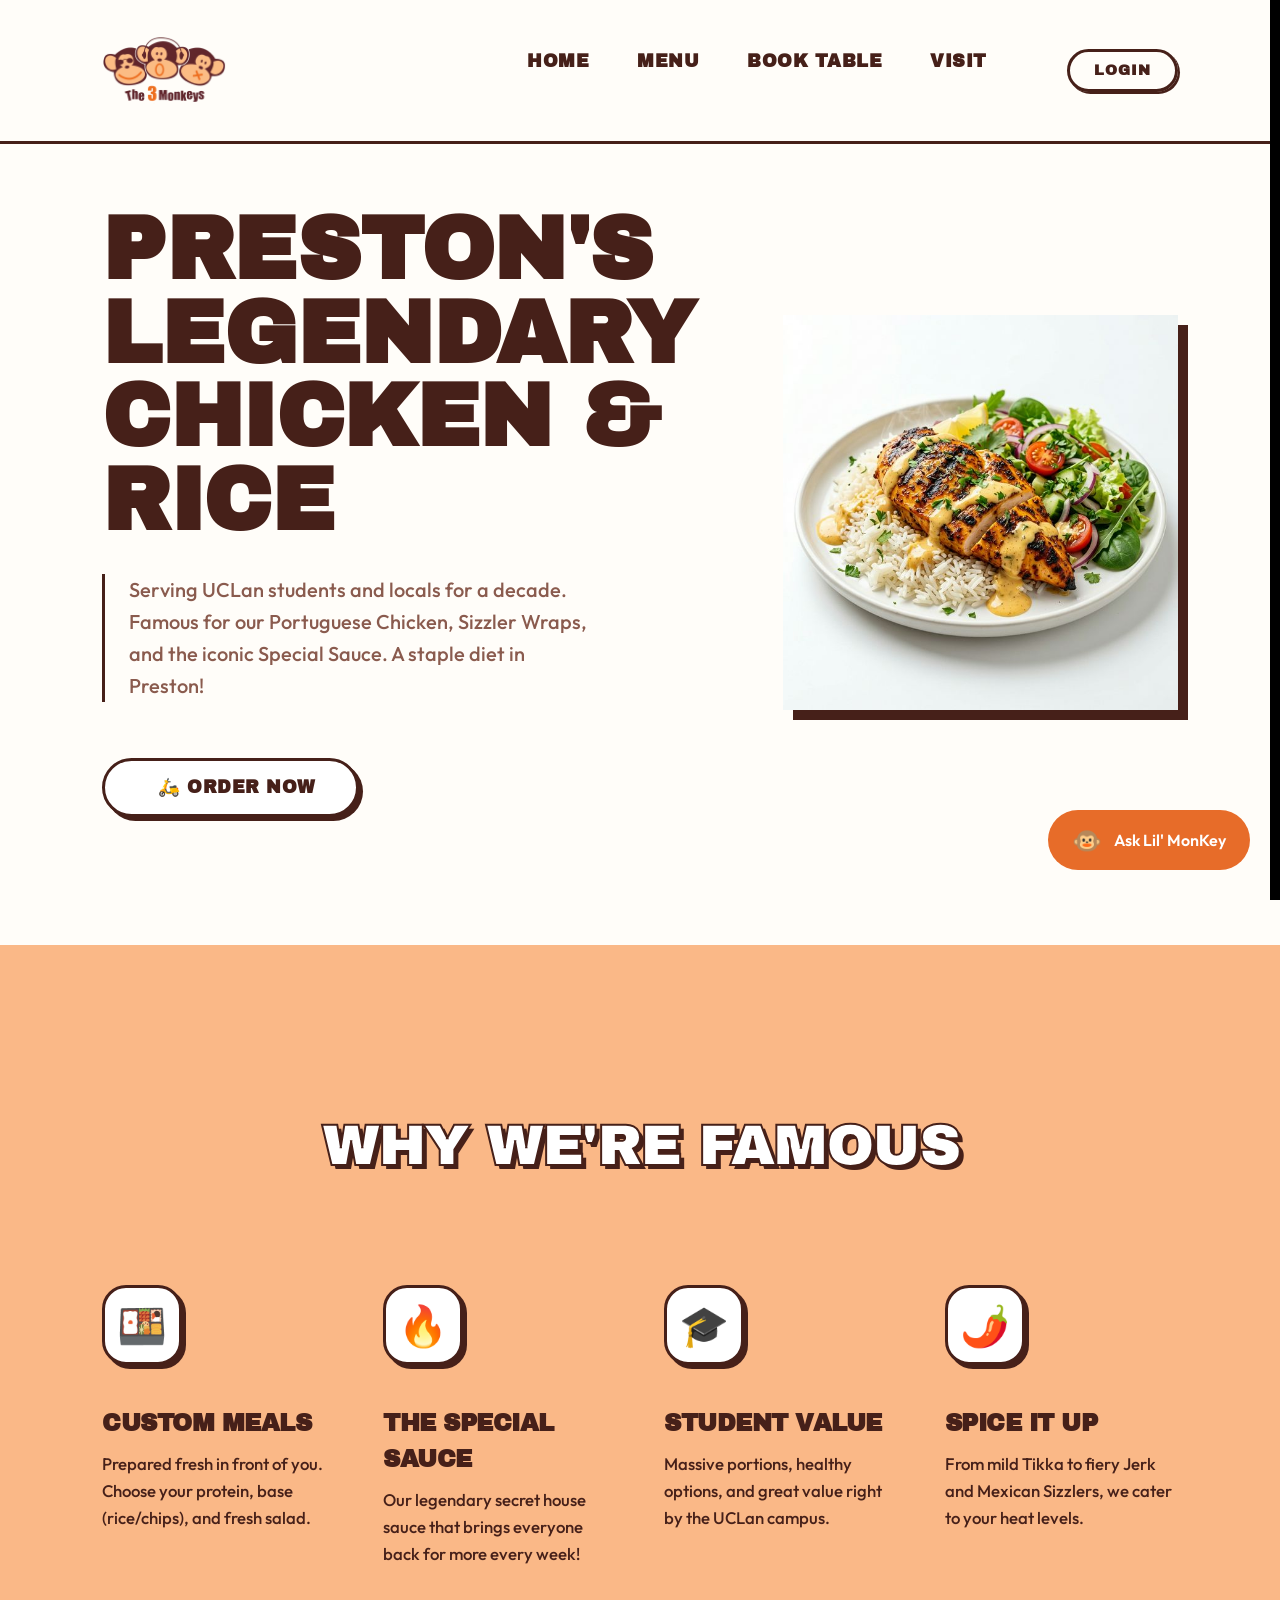
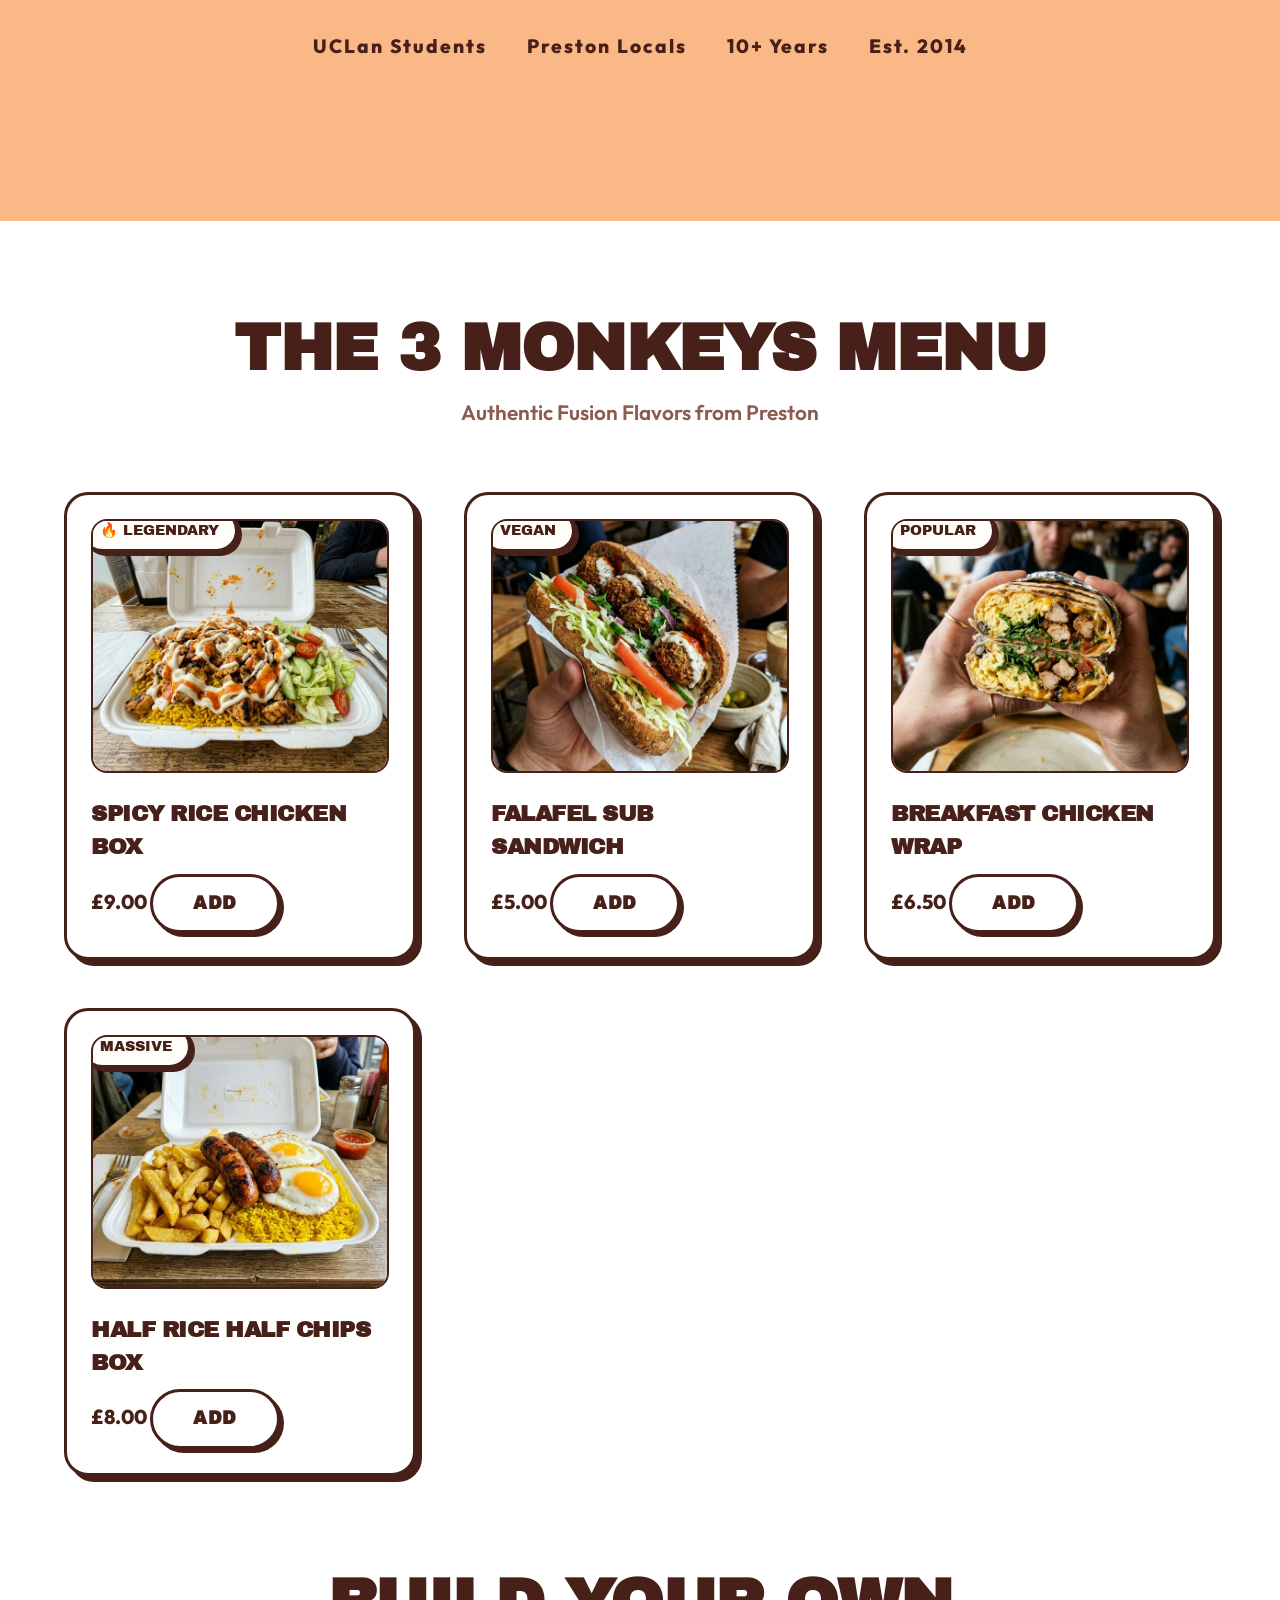
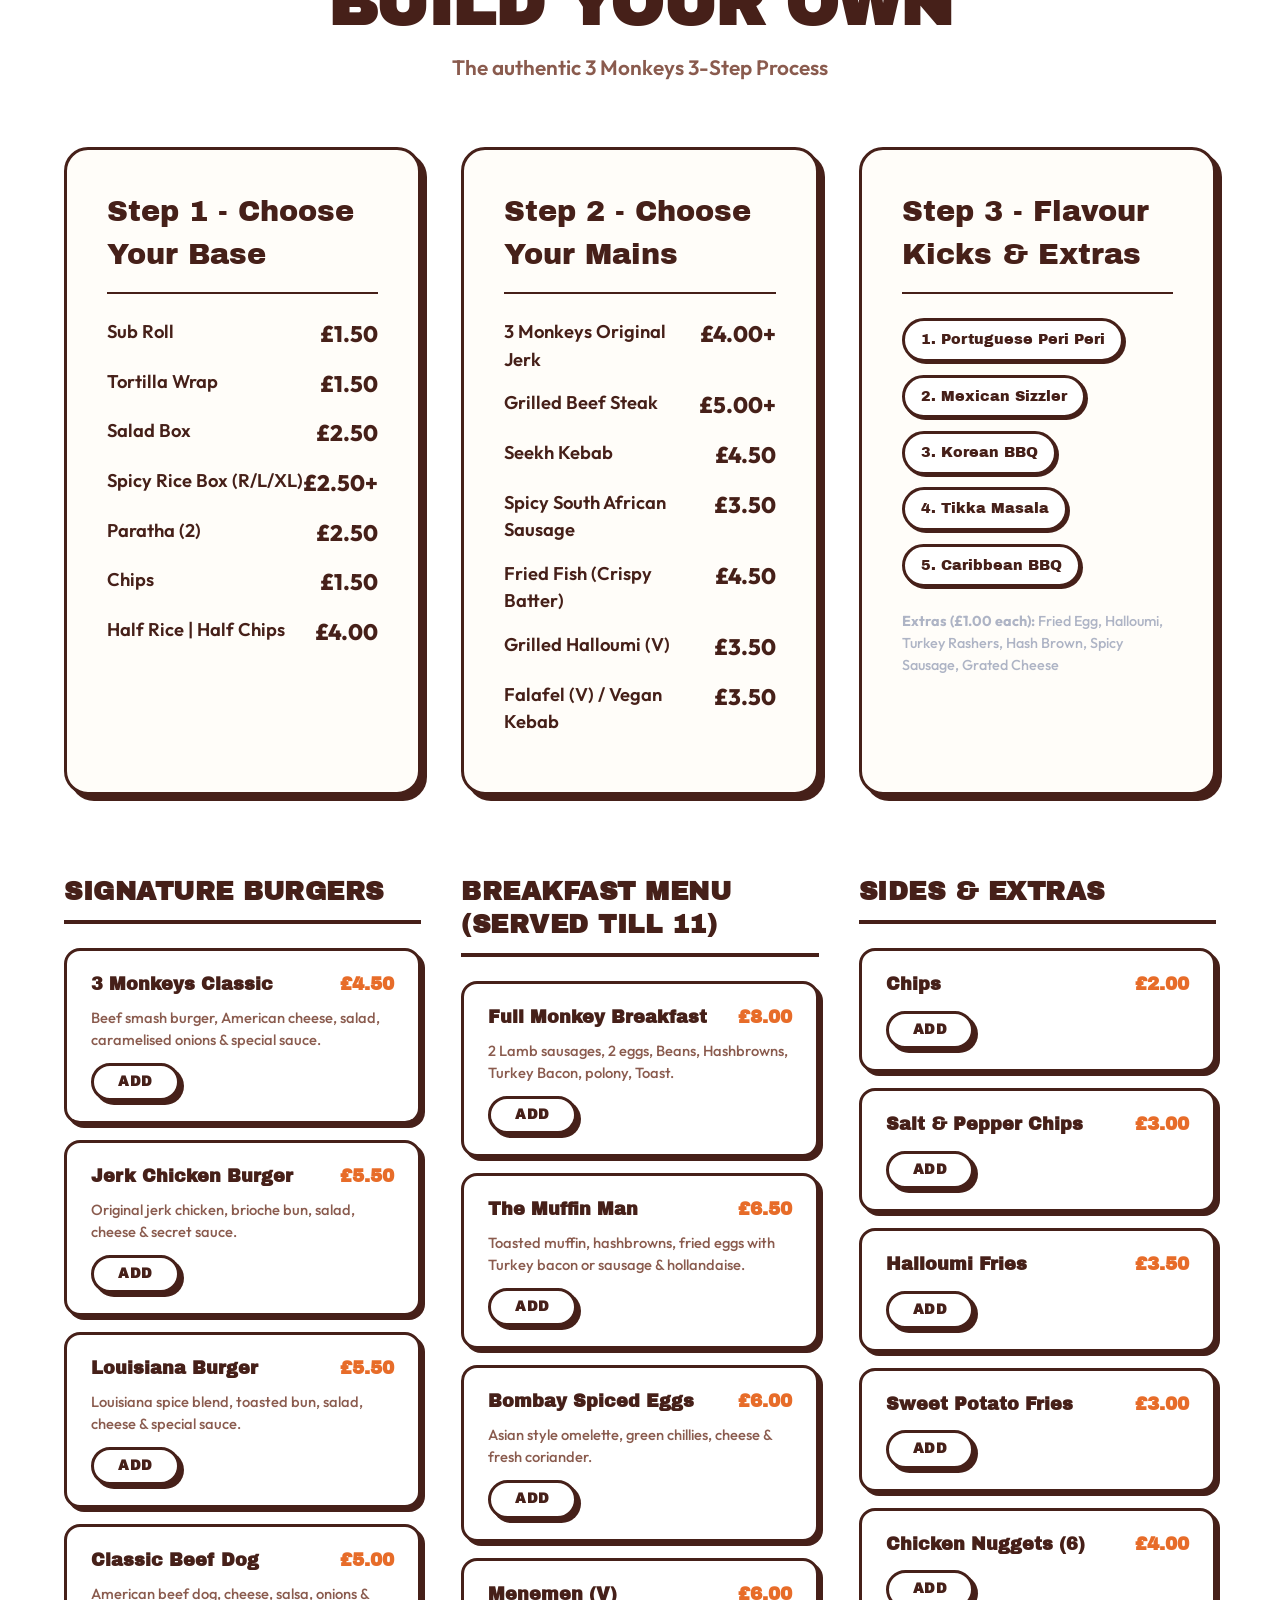
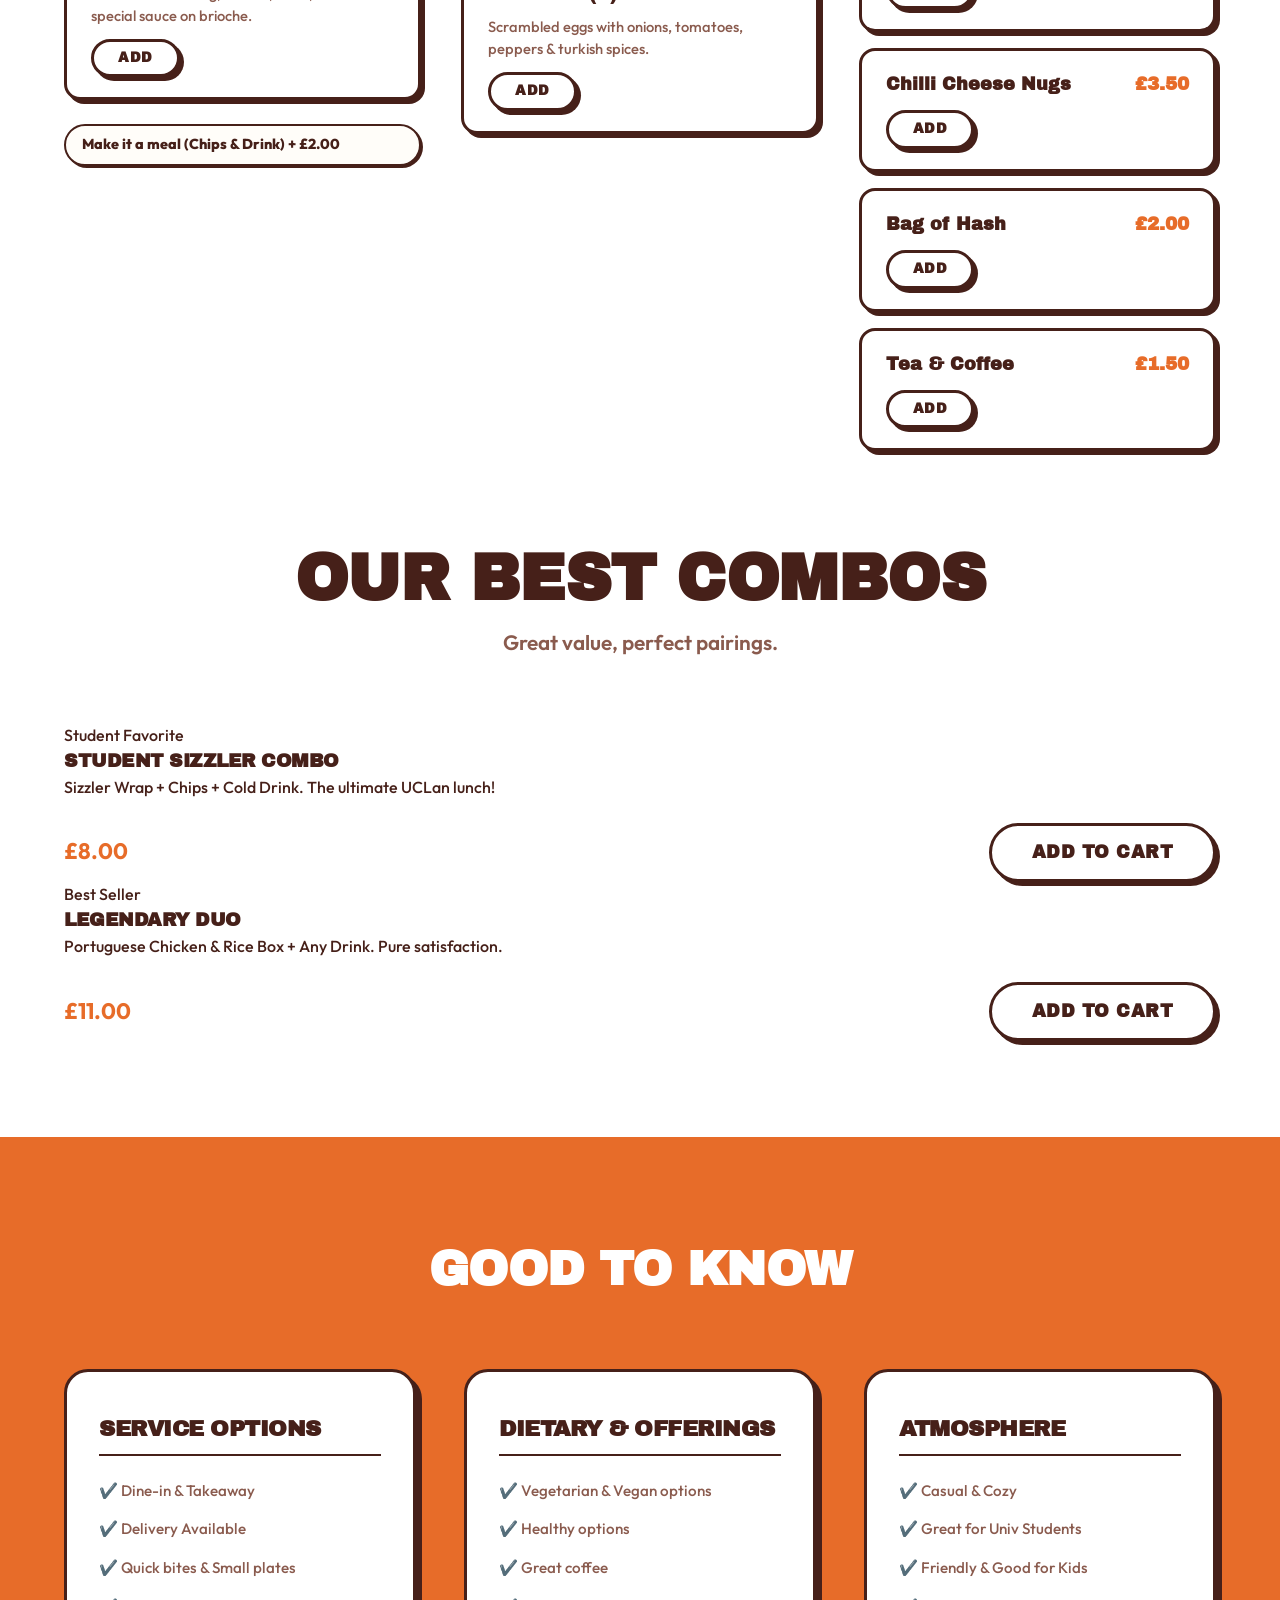
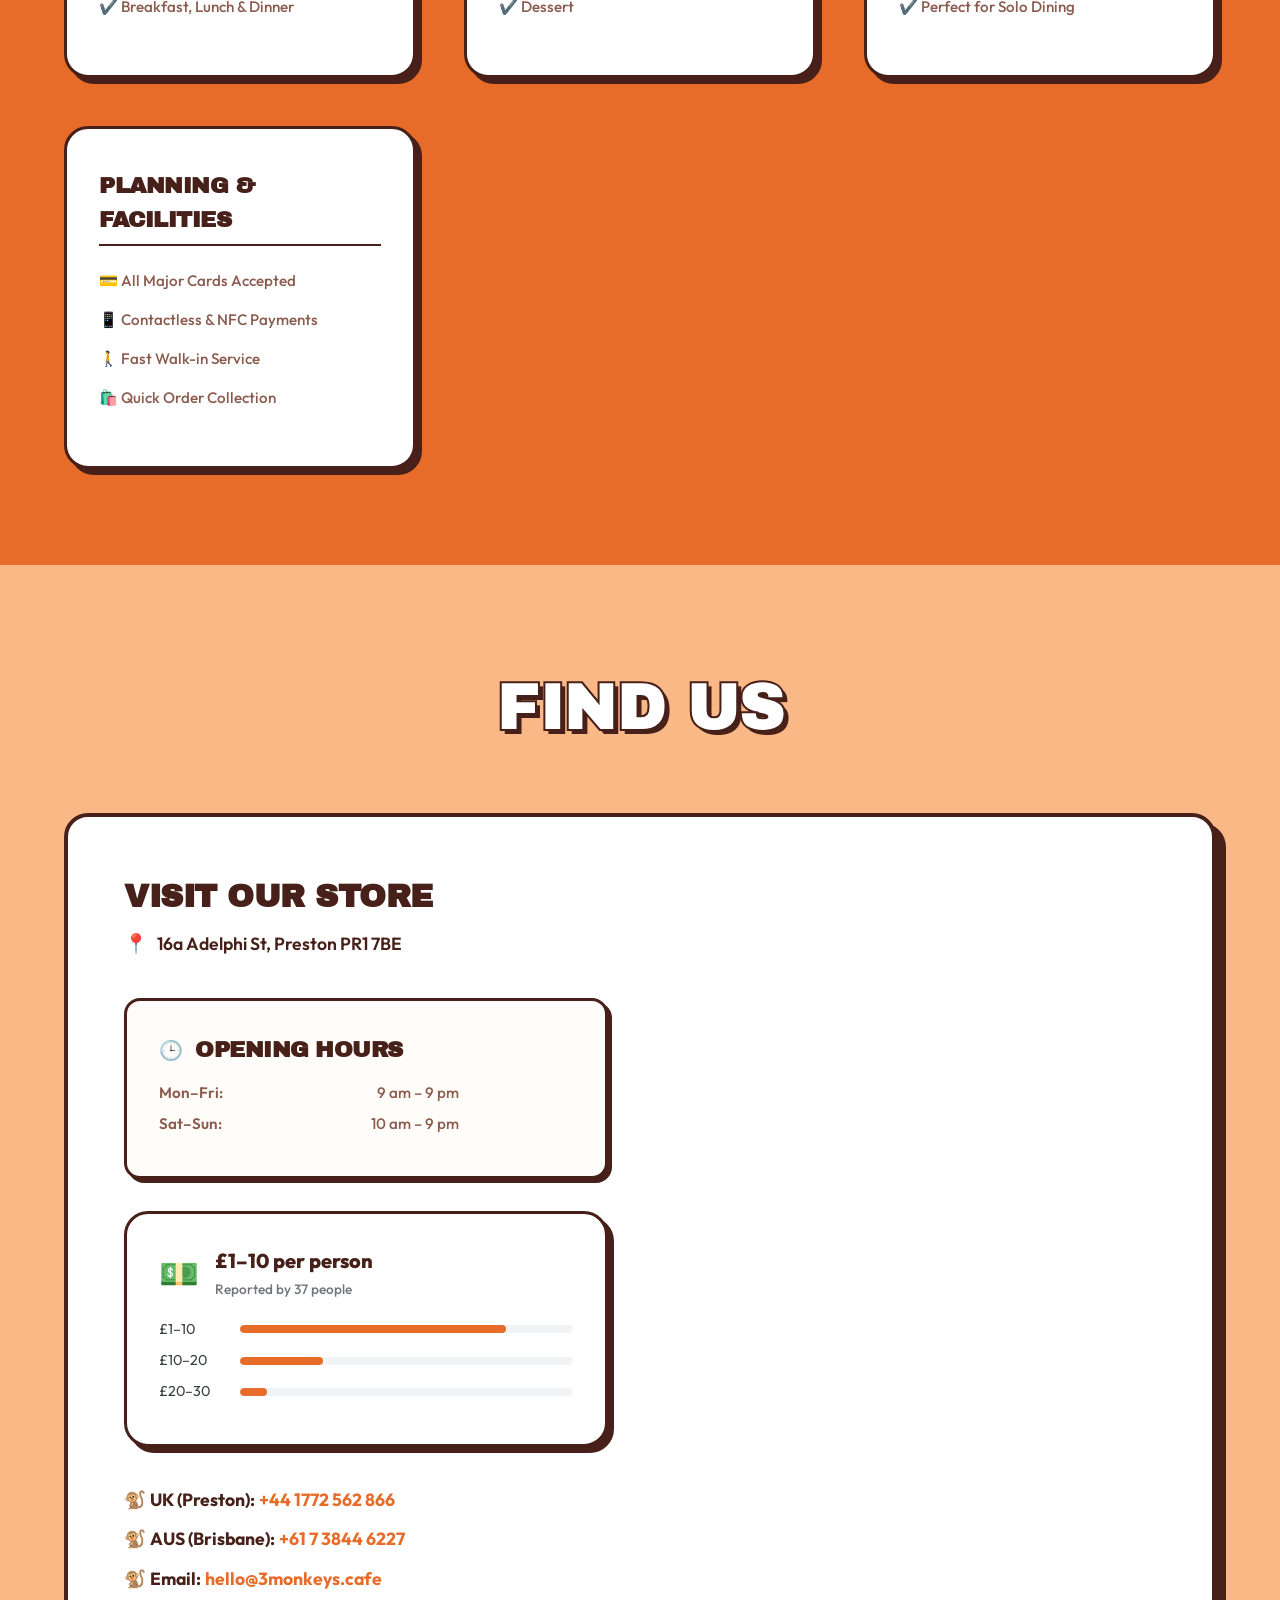
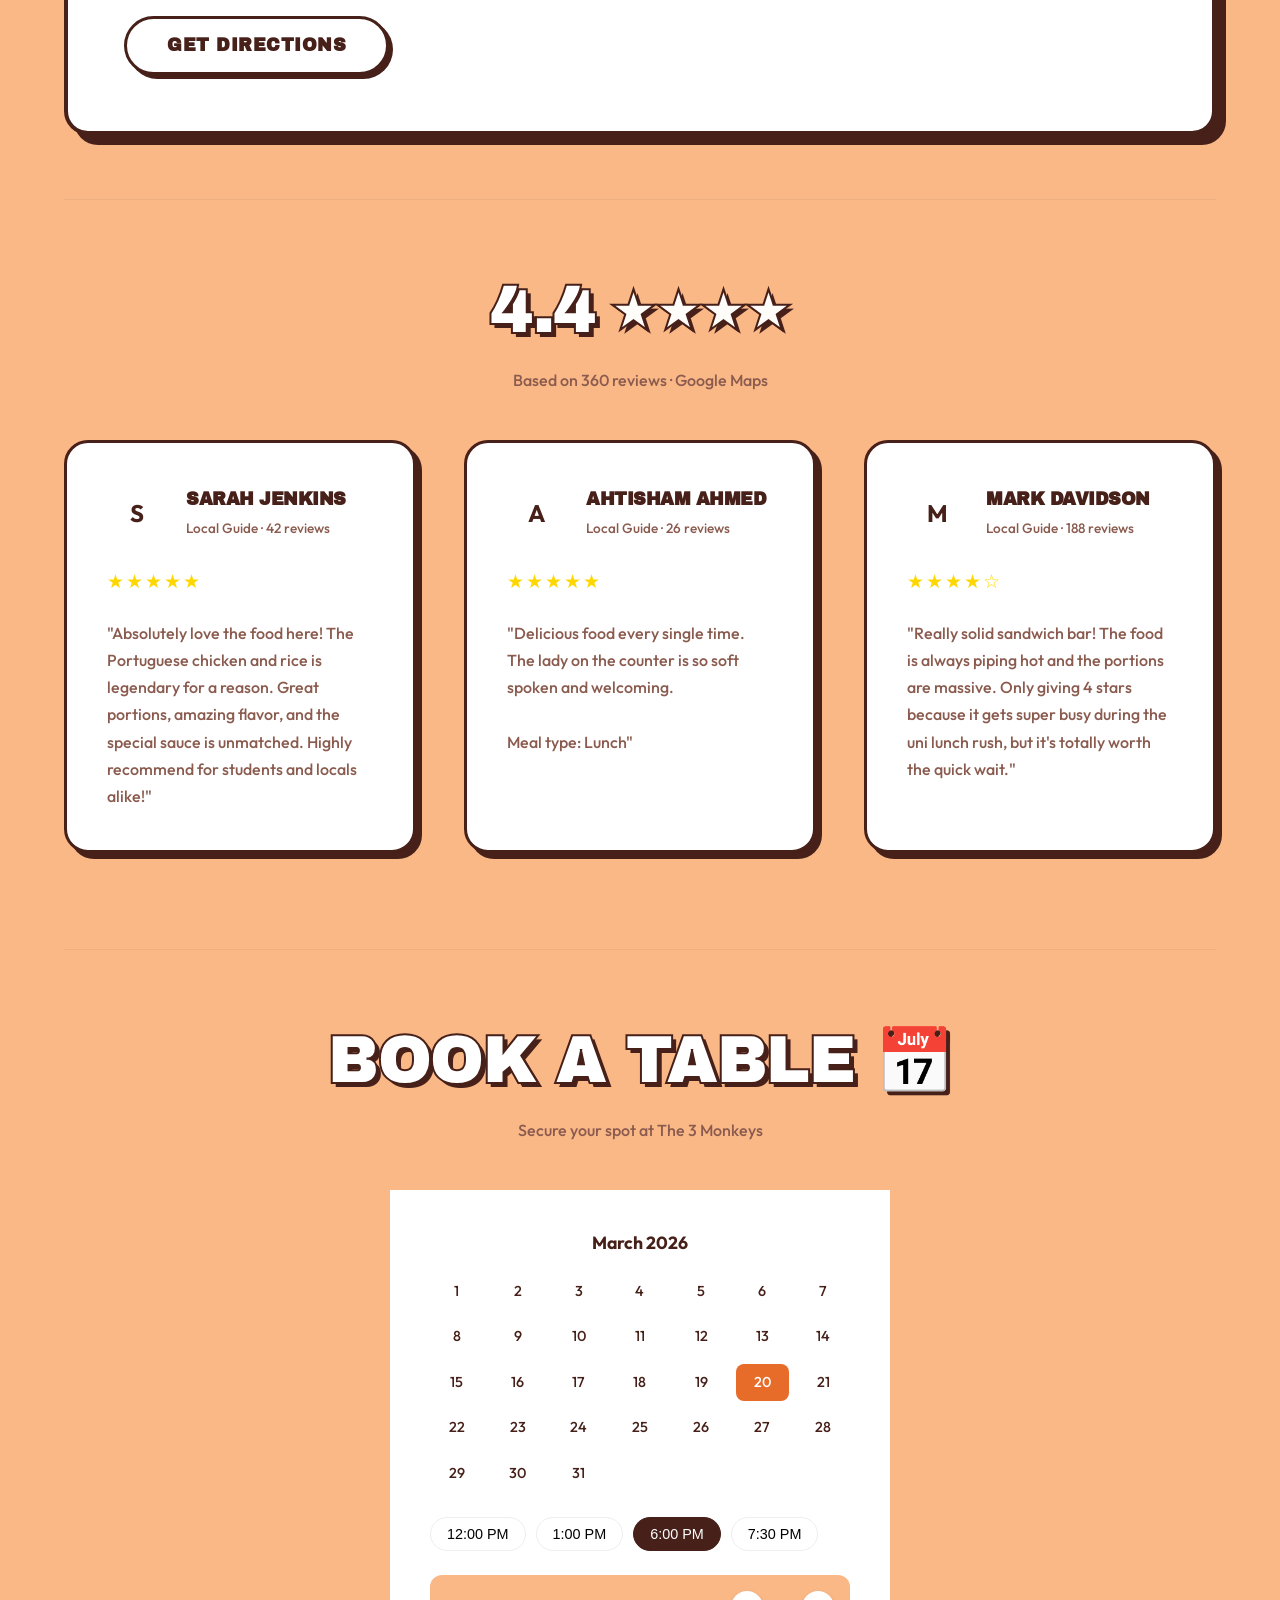
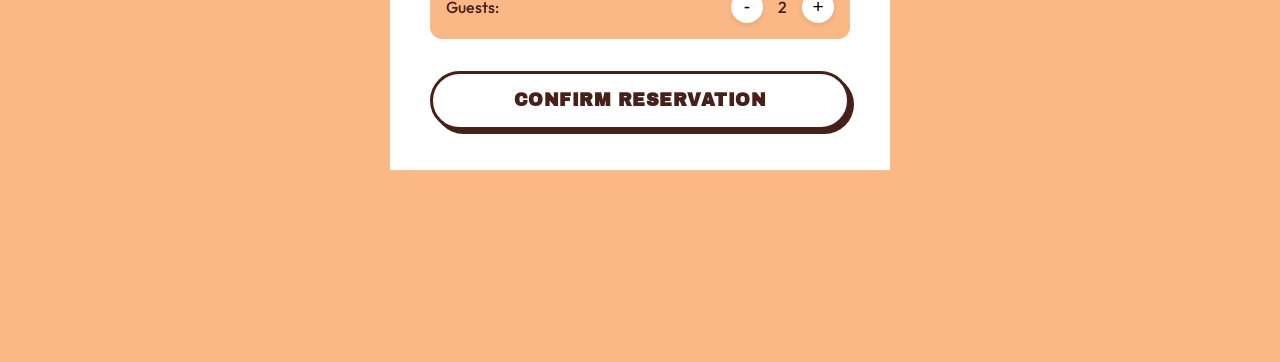
==== commit 662cd263: "v2.0 redesign + Orbit login & reservations Second major release of the Three Monkeys cafe website. " ====
--- a/index.html
+++ b/index.html
@@ -5,9 +5,8 @@
     <meta charset="UTF-8">
     <meta name="viewport" content="width=device-width, initial-scale=1.0">
     <title>3 Monkeys Sandwich Bar - Preston</title>
-    <!-- Using Poppins to match the clean, rounded geometric aesthetic of the reference -->
-    <link href="https://fonts.googleapis.com/css2?family=Poppins:wght@300;400;500;600;700&display=swap"
-        rel="stylesheet">
+    <!-- Neo-Brutalist / Pop-Art Typography -->
+    <link href="https://fonts.googleapis.com/css2?family=Archivo+Black&family=Outfit:wght@400;500;600;700;800;900&display=swap" rel="stylesheet">
     <link rel="stylesheet" href="style.css">
     <meta name="description" content="Legendary chicken and rice takeaway in Preston serving UCLan for a decade.">
 </head>
@@ -23,9 +22,13 @@
             <span class="bar"></span>
         </div>
         <div class="nav-links">
-            <a href="#about">About Us</a>
+            <a href="#home">Home</a>
             <a href="#menu">Menu</a>
-            <a href="#find-us">Find Us</a>
+            <a href="#reserve">Book Table</a>
+            <a href="#find-us">Visit</a>
+            <div class="header-auth" id="headerAuth">
+                <button class="btn btn-secondary login-trigger-btn" id="headerLoginBtn">Login</button>
+            </div>
         </div>
     </nav>
 
@@ -37,9 +40,11 @@
                 <h1>Preston's Legendary<br>Chicken & Rice</h1>
                 <p>Serving UCLan students and locals for a decade. Famous for our Portuguese Chicken, Sizzler Wraps, and
                     the iconic Special Sauce. A staple diet in Preston!</p>
-                <div class="hero-button-wrapper">
-                    <button id="orderHeroBtn" class="btn hero-cta-btn">
-                        <div class="hero-cta-btn-content">
+                <div class="hero-actions">
+                    <button class="btn btn-primary btn-big" id="orderHeroBtn">
+                        <div class="btn-shine"></div>
+                        <div class="btn-content">
+                            <span class="btn-icon">🛵</span>
                             <span class="btn-text">Order Now</span>
                         </div>
                     </button>
@@ -87,211 +92,276 @@
             </div>
         </section>
 
-        <!-- The Authentic Menu Board -->
+        <!-- The Menu Board -->
         <section class="menu-board-section" id="menu">
-            <div class="menu-board-header">
-                <h2>Our Legendary Menu</h2>
-                <p>Authentic, customisable, and made fresh in front of you.</p>
-            </div>
-
-            <!-- Authentic Takeaway photography -->
-            <div class="visual-favorites">
-                <div class="menu-card visual-card anti-gravity float-shadow">
-                    <div class="image-wrapper">
-                        <img src="./images/authentic_spicy_rice_1773883892839.png" alt="Legendary Spicy Rice Box">
-                        <span class="badge">🔥 LEGENDARY</span>
-                    </div>
-                    <h4>Spicy Rice Chicken Box</h4>
-                    <span class="price">£9.00</span>
-                </div>
-                <div class="menu-card visual-card anti-gravity float-shadow">
-                    <div class="image-wrapper">
-                        <img src="./images/authentic_falafel_sub_1773883906954.png" alt="Falafel Sub Roll">
-                        <span class="badge">VEGAN</span>
-                    </div>
-                    <h4>Falafel Sub Sandwich</h4>
-                    <span class="price">£5.00</span>
-                </div>
-                <div class="menu-card visual-card anti-gravity float-shadow">
-                    <div class="image-wrapper">
-                        <img src="./images/authentic_breakfast_wrap_1773883918953.png" alt="Breakfast Chicken Wrap">
-                        <span class="badge">POPULAR</span>
-                    </div>
-                    <h4>Breakfast Chicken Wrap</h4>
-                    <span class="price">£6.50</span>
-                </div>
-                <div class="menu-card visual-card anti-gravity float-shadow">
-                    <div class="image-wrapper">
-                        <img src="./images/authentic_half_box_1773883936000.png" alt="Half Rice Half Chips Box">
-                        <span class="badge">MASSIVE</span>
-                    </div>
-                    <h4>Half Rice Half Chips Box</h4>
-                    <span class="price">£8.00</span>
-                </div>
-            </div>
-
-            <!-- Build Your Own Steps -->
-            <div class="menu-board-header" style="margin-top: 6rem;">
-                <h2>Build Your Own</h2>
-                <p>The authentic 3 Monkeys 3-Step Process</p>
-            </div>
-
-            <div class="menu-steps-container">
-                <div class="step-box anti-gravity">
-                    <div class="step-title">Step 1 - Choose Your Base</div>
-                    <ul>
-                        <li><span>Sub Roll</span> <span class="price">£1.50</span></li>
-                        <li><span>Tortilla Wrap</span> <span class="price">£1.50</span></li>
-                        <li><span>Salad Box</span> <span class="price">£2.50</span></li>
-                        <li><span>Spicy Rice Box (R/L/XL)</span> <span class="price">£2.50+</span></li>
-                        <li><span>Paratha (2)</span> <span class="price">£2.50</span></li>
-                        <li><span>Chips</span> <span class="price">£1.50</span></li>
-                        <li><span>Half Rice | Half Chips</span> <span class="price">£4.00</span></li>
-                    </ul>
-                </div>
-                <div class="step-box anti-gravity">
-                    <div class="step-title">Step 2 - Choose Your Mains</div>
-                    <ul>
-                        <li><span>3 Monkeys Original Jerk</span> <span class="price">£4.00+</span></li>
-                        <li><span>Grilled Beef Steak</span> <span class="price">£5.00+</span></li>
-                        <li><span>Seekh Kebab</span> <span class="price">£4.50</span></li>
-                        <li><span>Spicy South African Sausage</span> <span class="price">£3.50</span></li>
-                        <li><span>Fried Fish (Crispy Batter)</span> <span class="price">£4.50</span></li>
-                        <li><span>Grilled Halloumi (V)</span> <span class="price">£3.50</span></li>
-                        <li><span>Falafel (V) / Vegan Kebab</span> <span class="price">£3.50</span></li>
-                    </ul>
-                </div>
-                <div class="step-box anti-gravity">
-                    <div class="step-title">Step 3 - Flavour Kicks & Extras</div>
-                    <div class="flavours-list">
-                        <span class="badge-flavour">1. Portuguese Peri Peri</span>
-                        <span class="badge-flavour">2. Mexican Sizzler</span>
-                        <span class="badge-flavour">3. Korean BBQ</span>
-                        <span class="badge-flavour">4. Tikka Masala</span>
-                        <span class="badge-flavour">5. Caribbean BBQ</span>
-                    </div>
-                    <p style="color: #aeb4c5; font-size: 0.9rem; line-height: 1.5; margin-top: 1rem;">
-                        <strong>Extras (£1.00 each):</strong> Fried Egg, Halloumi, Turkey Rashers, Hash Brown, Spicy
-                        Sausage, Grated Cheese
-                    </p>
-                </div>
-            </div>
-
-            <!-- Secondary Menus -->
-            <div class="other-menus-grid">
-                <!-- Signatures -->
-                <div class="menu-category">
-                    <h3>Signature Burgers</h3>
-
-                    <div class="menu-item">
-                        <div class="menu-item-header">
-                            <span class="menu-item-title">3 Monkeys Classic</span>
-                            <span class="menu-item-price">£4.50</span>
-                        </div>
-                        <p class="menu-item-desc">Beef smash burger, American cheese, salad, caramelised onions &
-                            special sauce.</p>
-                    </div>
-
-                    <div class="menu-item">
-                        <div class="menu-item-header">
-                            <span class="menu-item-title">Jerk Chicken Burger</span>
-                            <span class="menu-item-price">£5.50</span>
-                        </div>
-                        <p class="menu-item-desc">Original jerk chicken, brioche bun, salad, cheese & secret sauce.</p>
-                    </div>
-
-                    <div class="menu-item">
-                        <div class="menu-item-header">
-                            <span class="menu-item-title">Buttermilk Fried Chicken</span>
-                            <span class="menu-item-price">£5.50</span>
-                        </div>
-                        <p class="menu-item-desc">Louisiana spice blend, toasted bun, salad, cheese & special sauce.</p>
-                    </div>
-
-                    <div class="menu-item">
-                        <div class="menu-item-header">
-                            <span class="menu-item-title">3 Monkeys Hot Dog</span>
-                            <span class="menu-item-price">£5.00</span>
-                        </div>
-                        <p class="menu-item-desc">American beef dog, cheese, salsa, onions & special sauce on brioche.
+            <div class="container">
+                <div class="menu-board-header">
+                    <h2>The 3 Monkeys Menu</h2>
+                    <p>Authentic Fusion Flavors from Preston</p>
+                </div>
+
+                <!-- Authentic Takeaway photography -->
+                <div class="visual-favorites">
+                    <div class="menu-card visual-card anti-gravity float-shadow" data-category="Mains"
+                        data-tags="spicy,best-seller">
+                        <div class="image-wrapper">
+                            <img src="./images/authentic_spicy_rice_1773883892839.png" alt="Legendary Spicy Rice Box">
+                            <span class="badge">🔥 LEGENDARY</span>
+                        </div>
+                        <h4>Spicy Rice Chicken Box</h4>
+                        <span class="price">£9.00</span>
+                        <button class="btn btn-outline add-to-cart-btn" data-id="1">Add</button>
+                    </div>
+                    <div class="menu-card visual-card anti-gravity float-shadow" data-category="Veg"
+                        data-tags="veg,vegan,healthy">
+                        <div class="image-wrapper">
+                            <img src="./images/authentic_falafel_sub_1773883906954.png" alt="Falafel Sub Roll">
+                            <span class="badge">VEGAN</span>
+                        </div>
+                        <h4>Falafel Sub Sandwich</h4>
+                        <span class="price">£5.00</span>
+                        <button class="btn btn-outline add-to-cart-btn" data-id="5">Add</button>
+                    </div>
+                    <div class="menu-card visual-card anti-gravity float-shadow">
+                        <div class="image-wrapper">
+                            <img src="./images/authentic_breakfast_wrap_1773883918953.png" alt="Breakfast Chicken Wrap">
+                            <span class="badge">POPULAR</span>
+                        </div>
+                        <h4>Breakfast Chicken Wrap</h4>
+                        <span class="price">£6.50</span>
+                        <button class="btn btn-outline add-to-cart-btn" data-id="3">Add</button>
+                    </div>
+                    <div class="menu-card visual-card anti-gravity float-shadow">
+                        <div class="image-wrapper">
+                            <img src="./images/authentic_half_box_1773883936000.png" alt="Half Rice Half Chips Box">
+                            <span class="badge">MASSIVE</span>
+                        </div>
+                        <h4>Half Rice Half Chips Box</h4>
+                        <span class="price">£8.00</span>
+                        <button class="btn btn-outline add-to-cart-btn" data-id="4">Add</button>
+                    </div>
+                </div>
+
+                <!-- Build Your Own Steps -->
+                <div class="menu-board-header" style="margin-top: 6rem;">
+                    <h2>Build Your Own</h2>
+                    <p>The authentic 3 Monkeys 3-Step Process</p>
+                </div>
+
+                <div class="menu-steps-container">
+                    <div class="step-box anti-gravity">
+                        <div class="step-title">Step 1 - Choose Your Base</div>
+                        <ul>
+                            <li><span>Sub Roll</span> <span class="price">£1.50</span></li>
+                            <li><span>Tortilla Wrap</span> <span class="price">£1.50</span></li>
+                            <li><span>Salad Box</span> <span class="price">£2.50</span></li>
+                            <li><span>Spicy Rice Box (R/L/XL)</span> <span class="price">£2.50+</span></li>
+                            <li><span>Paratha (2)</span> <span class="price">£2.50</span></li>
+                            <li><span>Chips</span> <span class="price">£1.50</span></li>
+                            <li><span>Half Rice | Half Chips</span> <span class="price">£4.00</span></li>
+                        </ul>
+                    </div>
+                    <div class="step-box anti-gravity">
+                        <div class="step-title">Step 2 - Choose Your Mains</div>
+                        <ul>
+                            <li><span>3 Monkeys Original Jerk</span> <span class="price">£4.00+</span></li>
+                            <li><span>Grilled Beef Steak</span> <span class="price">£5.00+</span></li>
+                            <li><span>Seekh Kebab</span> <span class="price">£4.50</span></li>
+                            <li><span>Spicy South African Sausage</span> <span class="price">£3.50</span></li>
+                            <li><span>Fried Fish (Crispy Batter)</span> <span class="price">£4.50</span></li>
+                            <li><span>Grilled Halloumi (V)</span> <span class="price">£3.50</span></li>
+                            <li><span>Falafel (V) / Vegan Kebab</span> <span class="price">£3.50</span></li>
+                        </ul>
+                    </div>
+                    <div class="step-box anti-gravity">
+                        <div class="step-title">Step 3 - Flavour Kicks & Extras</div>
+                        <div class="flavours-list">
+                            <span class="badge-flavour">1. Portuguese Peri Peri</span>
+                            <span class="badge-flavour">2. Mexican Sizzler</span>
+                            <span class="badge-flavour">3. Korean BBQ</span>
+                            <span class="badge-flavour">4. Tikka Masala</span>
+                            <span class="badge-flavour">5. Caribbean BBQ</span>
+                        </div>
+                        <p style="color: #aeb4c5; font-size: 0.9rem; line-height: 1.5; margin-top: 1rem;">
+                            <strong>Extras (£1.00 each):</strong> Fried Egg, Halloumi, Turkey Rashers, Hash Brown, Spicy
+                            Sausage, Grated Cheese
                         </p>
                     </div>
-
-                    <div class="meal-deal-addon">Make it a meal (Chips & Drink) + £2.00</div>
-                </div>
-
-                <!-- Breakfast -->
-                <div class="menu-category">
-                    <h3>Breakfast Menu (Served till 11)</h3>
-
-                    <div class="menu-item">
-                        <div class="menu-item-header">
-                            <span class="menu-item-title">Full Monkey</span>
-                            <span class="menu-item-price">£8.00</span>
-                        </div>
-                        <p class="menu-item-desc">2 Lamb sausages, 2 eggs, Beans, Hashbrowns, Turkey Bacon, polony,
-                            Toast.</p>
-                    </div>
-
-                    <div class="menu-item">
-                        <div class="menu-item-header">
-                            <span class="menu-item-title">Eggs Benny</span>
-                            <span class="menu-item-price">£7.00</span>
-                        </div>
-                        <p class="menu-item-desc">Toasted muffin, hashbrowns, fried eggs with Turkey bacon or sausage &
-                            hollandaise.</p>
-                    </div>
-
-                    <div class="menu-item">
-                        <div class="menu-item-header">
-                            <span class="menu-item-title">Bombay Spiced Eggs</span>
-                            <span class="menu-item-price">£6.00</span>
-                        </div>
-                        <p class="menu-item-desc">Asian style omelette, green chillies, cheese & fresh coriander.</p>
-                    </div>
-
-                    <div class="menu-item">
-                        <div class="menu-item-header">
-                            <span class="menu-item-title">Turkish Eggs (Menemen)</span>
-                            <span class="menu-item-price">£6.00</span>
-                        </div>
-                        <p class="menu-item-desc">Scrambled eggs with onions, tomatoes, peppers & turkish spices.</p>
-                    </div>
-                </div>
-
-                <!-- Sides -->
-                <div class="menu-category">
-                    <h3>Sides & Extras</h3>
-                    <div style="display: grid; grid-template-columns: 1fr 1fr; gap: 1rem;">
-                        <div>
-                            <div class="menu-item-header"><span class="menu-item-title">Chips</span><span
-                                    class="menu-item-price">£2.00</span></div>
-                            <div class="menu-item-header"><span class="menu-item-title">Salt & Pepper Chips</span><span
-                                    class="menu-item-price">£3.00</span></div>
-                            <div class="menu-item-header"><span class="menu-item-title">Halloumi Fries</span><span
-                                    class="menu-item-price">£3.50</span></div>
-                            <div class="menu-item-header"><span class="menu-item-title">Sweet Potato Fries</span><span
-                                    class="menu-item-price">£3.00</span></div>
-                        </div>
-                        <div>
-                            <div class="menu-item-header"><span class="menu-item-title">Chicken Nuggets (6)</span><span
-                                    class="menu-item-price">£3.00</span></div>
-                            <div class="menu-item-header"><span class="menu-item-title">Chilli Cheese Nugs</span><span
-                                    class="menu-item-price">£3.50</span></div>
-                            <div class="menu-item-header"><span class="menu-item-title">Bag of Hash</span><span
-                                    class="menu-item-price">£2.00</span></div>
-                            <div class="menu-item-header"><span class="menu-item-title">Tea & Coffee</span><span
-                                    class="menu-item-price">£1.50</span></div>
-                        </div>
-                    </div>
-                </div>
-            </div>
+                </div>
+
+                <!-- Secondary Menus -->
+                <div class="other-menus-grid">
+                    <!-- Signatures -->
+                    <div class="menu-category">
+                        <h3>Signature Burgers</h3>
+
+                        <div class="menu-item">
+                            <div class="menu-item-header">
+                                <span class="menu-item-title">3 Monkeys Classic</span>
+                                <span class="menu-item-price">£4.50</span>
+                            </div>
+                            <p class="menu-item-desc">Beef smash burger, American cheese, salad, caramelised onions &
+                                special sauce.</p>
+                            <button class="btn btn-outline add-to-cart-btn" data-id="4">Add</button>
+                        </div>
+
+                        <div class="menu-item">
+                            <div class="menu-item-header">
+                                <span class="menu-item-title">Jerk Chicken Burger</span>
+                                <span class="menu-item-price">£5.50</span>
+                            </div>
+                            <p class="menu-item-desc">Original jerk chicken, brioche bun, salad, cheese & secret sauce.
+                            </p>
+                            <button class="btn btn-outline add-to-cart-btn" data-id="6">Add</button>
+                        </div>
+
+                        <div class="menu-item">
+                            <div class="menu-item-header">
+                                <span class="menu-item-title">Louisiana Burger</span>
+                                <span class="menu-item-price">£5.50</span>
+                            </div>
+                            <p class="menu-item-desc">Louisiana spice blend, toasted bun, salad, cheese & special sauce.
+                            </p>
+                            <button class="btn btn-outline add-to-cart-btn" data-id="6">Add</button>
+                        </div>
+
+                        <div class="menu-item">
+                            <div class="menu-item-header">
+                                <span class="menu-item-title">Classic Beef Dog</span>
+                                <span class="menu-item-price">£5.00</span>
+                            </div>
+                            <p class="menu-item-desc">American beef dog, cheese, salsa, onions & special sauce on
+                                brioche.
+                            </p>
+                            <button class="btn btn-outline add-to-cart-btn" data-id="4">Add</button>
+                        </div>
+
+                        <div class="meal-deal-addon">Make it a meal (Chips & Drink) + £2.00</div>
+                    </div>
+
+                    <!-- Breakfast -->
+                    <div class="menu-category" data-category="Breakfast">
+                        <h3>Breakfast Menu (Served till 11)</h3>
+
+                        <div class="menu-item">
+                            <div class="menu-item-header">
+                                <span class="menu-item-title">Full Monkey Breakfast</span>
+                                <span class="menu-item-price">£8.00</span>
+                            </div>
+                            <p class="menu-item-desc">2 Lamb sausages, 2 eggs, Beans, Hashbrowns, Turkey Bacon, polony,
+                                Toast.</p>
+                            <button class="btn btn-outline add-to-cart-btn" data-id="1">Add</button>
+                        </div>
+
+                        <div class="menu-item">
+                            <div class="menu-item-header">
+                                <span class="menu-item-title">The Muffin Man</span>
+                                <span class="menu-item-price">£6.50</span>
+                            </div>
+                            <p class="menu-item-desc">Toasted muffin, hashbrowns, fried eggs with Turkey bacon or
+                                sausage &
+                                hollandaise.</p>
+                            <button class="btn btn-outline add-to-cart-btn" data-id="3">Add</button>
+                        </div>
+
+                        <div class="menu-item">
+                            <div class="menu-item-header">
+                                <span class="menu-item-title">Bombay Spiced Eggs</span>
+                                <span class="menu-item-price">£6.00</span>
+                            </div>
+                            <p class="menu-item-desc">Asian style omelette, green chillies, cheese & fresh coriander.
+                            </p>
+                            <button class="btn btn-outline add-to-cart-btn" data-id="2">Add</button>
+                        </div>
+
+                        <div class="menu-item">
+                            <div class="menu-item-header">
+                                <span class="menu-item-title">Menemen (V)</span>
+                                <span class="menu-item-price">£6.00</span>
+                            </div>
+                            <p class="menu-item-desc">Scrambled eggs with onions, tomatoes, peppers & turkish spices.
+                            </p>
+                            <button class="btn btn-outline add-to-cart-btn" data-id="5">Add</button>
+                        </div>
+                    </div>
+
+                    <!-- Sides -->
+                    <div class="menu-category" data-category="Sides &amp; Drinks">
+                        <h3>Sides &amp; Extras</h3>
+
+                        <div class="menu-item">
+                            <div class="menu-item-header"><span class="menu-item-title">Chips</span><span class="menu-item-price">£2.00</span></div>
+                            <button class="btn btn-outline add-to-cart-btn" data-id="10">Add</button>
+                        </div>
+
+                        <div class="menu-item">
+                            <div class="menu-item-header"><span class="menu-item-title">Salt &amp; Pepper Chips</span><span class="menu-item-price">£3.00</span></div>
+                            <button class="btn btn-outline add-to-cart-btn" data-id="10">Add</button>
+                        </div>
+
+                        <div class="menu-item">
+                            <div class="menu-item-header"><span class="menu-item-title">Halloumi Fries</span><span class="menu-item-price">£3.50</span></div>
+                            <button class="btn btn-outline add-to-cart-btn" data-id="5">Add</button>
+                        </div>
+
+                        <div class="menu-item">
+                            <div class="menu-item-header"><span class="menu-item-title">Sweet Potato Fries</span><span class="menu-item-price">£3.00</span></div>
+                            <button class="btn btn-outline add-to-cart-btn" data-id="10">Add</button>
+                        </div>
+
+                        <div class="menu-item">
+                            <div class="menu-item-header"><span class="menu-item-title">Chicken Nuggets (6)</span><span class="menu-item-price">£4.00</span></div>
+                            <button class="btn btn-outline add-to-cart-btn" data-id="1">Add</button>
+                        </div>
+
+                        <div class="menu-item">
+                            <div class="menu-item-header"><span class="menu-item-title">Chilli Cheese Nugs</span><span class="menu-item-price">£3.50</span></div>
+                            <button class="btn btn-outline add-to-cart-btn" data-id="1">Add</button>
+                        </div>
+
+                        <div class="menu-item">
+                            <div class="menu-item-header"><span class="menu-item-title">Bag of Hash</span><span class="menu-item-price">£2.00</span></div>
+                            <button class="btn btn-outline add-to-cart-btn" data-id="10">Add</button>
+                        </div>
+
+                        <div class="menu-item">
+                            <div class="menu-item-header"><span class="menu-item-title">Tea &amp; Coffee</span><span class="menu-item-price">£1.50</span></div>
+                            <button class="btn btn-outline add-to-cart-btn" data-id="10">Add</button>
+                        </div>
+                    </div>
+                </div>
+
+                <!-- Combos Section -->
+                <div class="menu-board-header" style="margin-top: 6rem;">
+                    <h2>Our Best Combos</h2>
+                    <p>Great value, perfect pairings.</p>
+                </div>
+                <div class="combo-grid">
+                    <div class="combo-card">
+                        <div class="combo-badge">Student Favorite</div>
+                        <h3>Student Sizzler Combo</h3>
+                        <p>Sizzler Wrap + Chips + Cold Drink. The ultimate UCLan lunch!</p>
+                        <div class="combo-footer">
+                            <span class="price">£8.00</span>
+                            <button class="btn btn-primary add-to-cart-btn" data-id="combo-1">Add to Cart</button>
+                        </div>
+                    </div>
+                    <div class="combo-card">
+                        <div class="combo-badge">Best Seller</div>
+                        <h3>Legendary Duo</h3>
+                        <p>Portuguese Chicken & Rice Box + Any Drink. Pure satisfaction.</p>
+                        <div class="combo-footer">
+                            <span class="price">£11.00</span>
+                            <button class="btn btn-primary add-to-cart-btn" data-id="combo-2">Add to Cart</button>
+                        </div>
+                    </div>
+                </div>
         </section>
 
-        <!-- Info / About Section -->
-        <section class="info-section">
-            <div class="info-container">
-                <h2>Good to Know</h2>
+        <!-- Section: Contact & Socials -->
+        <section class="footer-section" id="find-us" style="padding: 6rem 5%; background-color: var(--accent-brand);">
+            <div class="footer-container" style="max-width: 1300px; margin: 0 auto;">
+                <h2 style="text-align: center; margin-bottom: 4rem; color: var(--text-light); font-size: 3rem;">Good to Know</h2>
                 <div class="info-grid">
                     <div class="info-card">
                         <h4>Service Options</h4>
@@ -381,12 +451,14 @@
                             </div>
                         </div>
 
-                        <div class="action-buttons" style="margin-top: 2rem; gap: 1.5rem;">
+                        <div class="contact-details" style="margin-top: 2rem; display: flex; flex-direction: column; gap: 0.8rem; font-size: 1.1rem;">
+                            <p>🐒 <strong>UK (Preston):</strong> <a href="tel:+441772562866" style="color:var(--accent-brand); text-decoration:none; font-weight:700;">+44 1772 562 866</a></p>
+                            <p>🐒 <strong>AUS (Brisbane):</strong> <a href="tel:+61738446227" style="color:var(--accent-brand); text-decoration:none; font-weight:700;">+61 7 3844 6227</a></p>
+                            <p>🐒 <strong>Email:</strong> <a href="mailto:hello@3monkeys.cafe" style="color:var(--accent-brand); text-decoration:none; font-weight:700;">hello@3monkeys.cafe</a></p>
+                        </div>
+                        <div class="action-buttons" style="margin-top: 1.5rem; gap: 1.5rem;">
                             <a href="https://maps.app.goo.gl/ryK8KubEFWiHVJ9TA" target="_blank" class="btn btn-primary">
                                 <span class="btn-text">Get Directions</span>
-                            </a>
-                            <a href="tel:+441772562866" class="btn btn-secondary">
-                                <span class="btn-text">Contact Us</span>
                             </a>
                         </div>
                     </div>
@@ -402,7 +474,7 @@
                 <!-- Google Reviews Widget -->
                 <div class="reviews-block">
                     <div class="reviews-overview">
-                        <h2>4.4 <span>★★★★½</span></h2>
+                        <h2>4.4 <span>★★★★</span></h2>
                         <p style="color:var(--text-muted); font-weight: 500;">Based on 360 reviews &middot; Google Maps
                         </p>
                     </div>
@@ -451,22 +523,92 @@
                     </div>
                 </div>
 
+                <!-- Reservation System -->
+                <div class="reviews-block" id="reserve" style="margin-top: 6rem;">
+                    <div class="reviews-overview">
+                        <h2>Book a Table 📅</h2>
+                        <p style="color:var(--text-muted); font-weight: 500;">Secure your spot at The 3 Monkeys</p>
+                    </div>
+
+                    <div class="reservation-grid">
+                        <div class="reservation-form visual-card">
+                            <div class="calendar-picker">
+                                <div class="calendar-header">
+                                    <span id="monthYear">March 2026</span>
+                                </div>
+                                <div class="calendar-days" id="calendarDays">
+                                    <!-- Days populated by JS -->
+                                </div>
+                            </div>
+                            <div class="time-slots" id="timeSlots">
+                                <button class="slot-btn">12:00 PM</button>
+                                <button class="slot-btn">1:00 PM</button>
+                                <button class="slot-btn active" data-time="18:00">6:00 PM</button>
+                                <button class="slot-btn" data-time="19:30">7:30 PM</button>
+                            </div>
+                            <div class="guest-counter">
+                                <label>Guests:</label>
+                                <div class="counter-btns">
+                                    <button class="cnt-btn" id="guestDec">-</button>
+                                    <span id="guestCount">2</span>
+                                    <button class="cnt-btn" id="guestInc">+</button>
+                                </div>
+                            </div>
+                            <button class="btn btn-primary" style="width: 100%;" id="confirmReserveBtn">Confirm
+                                Reservation</button>
+                        </div>
+                    </div>
+                </div>
+
             </div>
         </section>
 
     </div>
 
-    <!-- Sticky Mobile CTA -->
-    <div class="mobile-cta-bar">
-        <a href="tel:+441772562866" class="cta-item">
-            <span>Contact</span>
+    <!-- Mobile Bottom Navigation (Native App Style) -->
+    <nav class="bottom-nav">
+        <a href="#home" class="nav-item active" data-section="home">
+            <span class="nav-icon">🏠</span>
+            <span class="nav-label">Home</span>
         </a>
-        <a href="https://maps.app.goo.gl/ryK8KubEFWiHVJ9TA" target="_blank" class="cta-item">
-            <span>Directions</span>
+        <a href="#menu" class="nav-item" data-section="menu">
+            <span class="nav-icon">📖</span>
+            <span class="nav-label">Menu</span>
         </a>
-        <a href="#menu" class="cta-item primary-cta">
-            <span>Order</span>
+        <a href="#chat" class="nav-item chat-trigger" id="mobileChatBtn">
+            <div class="nav-chat-icon">🐵</div>
+            <span class="nav-label">Chat</span>
         </a>
+        <a href="#cart" class="nav-item" id="mobileCartBtn">
+            <span class="nav-icon">🛒</span>
+            <span class="nav-label">Cart</span>
+            <span class="cart-badge" id="cartBadge">0</span>
+        </a>
+        <a href="#reserve" class="nav-item" data-section="reserve">
+            <span class="nav-icon">📅</span>
+            <span class="nav-label">Book</span>
+        </a>
+    </nav>
+
+    <!-- Cart Drawer -->
+    <div id="cartDrawer" class="cart-drawer">
+        <div class="cart-content">
+            <div class="cart-header">
+                <h3>Your Cart 🐵</h3>
+                <button class="close-cart" id="closeCart">&times;</button>
+            </div>
+            <div class="cart-items" id="cartItems">
+                <!-- Items populated by JS -->
+                <div class="empty-cart-msg">Your belly is empty! 🍌 Add some food?</div>
+            </div>
+            <div class="cart-footer">
+                <div class="cart-subtotal">
+                    <span>Subtotal</span>
+                    <span id="cartSubtotalValue">£0.00</span>
+                </div>
+                <button class="btn btn-primary checkout-btn" id="toCheckoutBtn">Secure Checkout</button>
+            </div>
+        </div>
     </div>
 
     <!-- Order Modal -->
@@ -477,8 +619,8 @@
             <p class="modal-subtitle">The 3 Monkeys Sandwich Bar</p>
 
             <div class="order-type-toggle">
-                <button class="type-btn active"><span>✕ </span>Pick-up</button>
-                <button class="type-btn">Delivery</button>
+                <button class="type-btn active" data-type="pickup"><span>✕ </span>Pick-up</button>
+                <button class="type-btn" data-type="delivery">Delivery</button>
             </div>
 
             <div class="place-order-row">
@@ -520,70 +662,142 @@
         </div>
     </div>
 
-    <script>
-        const orderBtn = document.getElementById('orderHeroBtn');
-        const orderModal = document.getElementById('orderModal');
-        const modalClose = document.querySelector('.modal-close');
-
-        if (orderBtn && orderModal) {
-            orderBtn.addEventListener('click', (e) => {
-                e.preventDefault();
-                orderModal.classList.add('active');
-            });
-            modalClose.addEventListener('click', () => {
-                orderModal.classList.remove('active');
-            });
-            orderModal.addEventListener('click', (e) => {
-                if (e.target === orderModal) {
-                    orderModal.classList.remove('active');
-                }
-            });
-        }
-
-        // Toggle Logic for Pick-up / Delivery
-        const typeBtns = document.querySelectorAll('.type-btn');
-        typeBtns.forEach(btn => {
-            btn.addEventListener('click', () => {
-                const currentActive = document.querySelector('.type-btn.active');
-                if (currentActive !== btn) {
-                    currentActive.classList.remove('active');
-                    const cross = currentActive.querySelector('span');
-                    if (cross) cross.remove();
-
-                    btn.classList.add('active');
-                    btn.insertAdjacentHTML('afterbegin', '<span>✕ </span>');
-                }
-            });
-        });
-    </script>
-    <!-- AI Chat Bot Widget -->
-    <div class="chat-widget">
-        <div class="chat-window" id="chatWindow">
+    <!-- Payment & Checkout Modal -->
+    <div id="checkoutModal" class="modal-overlay">
+        <div class="modal-content checkout-step">
+            <button class="modal-close">&times;</button>
+            <h3 class="modal-title">Confirm & Pay</h3>
+            <div class="checkout-summary" id="checkoutSummary">
+                <!-- Summary items here -->
+            </div>
+            <div class="payment-section">
+                <h4>Payment Method</h4>
+                <div class="payment-options">
+                    <label class="payment-card active">
+                        <input type="radio" name="payMethod" checked>
+                        <span>💳 Credit / Debit Card</span>
+                    </label>
+                    <label class="payment-card">
+                        <input type="radio" name="payMethod">
+                        <span>📱 Apple/Google Pay</span>
+                    </label>
+                </div>
+            </div>
+            <button class="btn btn-primary pay-now-btn" id="payNowBtn">Pay Now (£0.00)</button>
+            <p class="secure-text">🔒 100% Encrypted & Secure Checkout</p>
+        </div>
+    </div>
+
+    <!-- Login / Magic Link Modal -->
+    <div id="loginModal" class="modal-overlay">
+        <div class="modal-content login-box">
+            <button class="modal-close">&times;</button>
+            <h3 class="modal-title">Welcome Back 🐵</h3>
+            <p class="modal-subtitle">Sign in instantly with your <strong>3 Monkeys Orbit</strong> — effortless access, no passwords needed.</p>
+
+            <div id="loginForm">
+                <div class="input-group">
+                    <input type="email" id="loginEmail" placeholder="Enter your email" required>
+                </div>
+                <button class="btn btn-primary magic-link-btn" id="sendMagicLink">SEND 3 MONKEYS ORBIT</button>
+            </div>
+
+            <div id="loginSuccess" style="display: none;">
+                <div class="success-icon">✨</div>
+                <h4>Orbit Sent!</h4>
+                <p>Check your email (demo) to blast off instantly.</p>
+                <button class="btn btn-secondary" id="simulateLogin">Simulate Login</button>
+            </div>
+
+            <div id="logoutSection" style="display: none; padding-top: 1rem;">
+                <button class="btn btn-secondary" id="logoutBtn" style="width: 100%;">Logout</button>
+            </div>
+        </div>
+    </div>
+
+    <!-- Toast Container for Notifications -->
+    <div id="toastContainer" class="toast-container"></div>
+
+    <!-- Premium Lil' MonKey AI Assistant -->
+    <div class="ai-assistant-container" id="aiAssistant">
+        <div class="chat-panel">
             <div class="chat-header">
-                <h3>3 Monkeys Genie 🐒</h3>
-                <button class="close-chat" id="closeChat">&times;</button>
-            </div>
-            <div class="messages-area" id="messagesArea">
+                <div class="bot-identity">
+                    <div class="avatar-wrapper">
+                        <span class="avatar-emoji">🐵</span>
+                        <span class="status-dot"></span>
+                    </div>
+                    <div class="identity-info">
+                        <h3>Lil' MonKey</h3>
+                        <p id="botStatus">Online & Ready to help</p>
+                    </div>
+                </div>
+                <div class="header-actions">
+                    <select id="langSelect" class="lang-switcher" aria-label="Select Language">
+                        <option value="en">English</option>
+                        <option value="hi">हिंदी (Hindi)</option>
+                        <option value="te">తెలుగు (Telugu)</option>
+                    </select>
+                    <button class="close-assistant" id="closeAssistant" aria-label="Close Assistant">&times;</button>
+                </div>
+            </div>
+
+            <div class="chat-messages" id="messagesArea">
                 <div class="message bot">
-                    Hello! Welcome to The 3 Monkeys Café. I'm your AI assistant. How can I help you today? 🐒
-                </div>
-            </div>
+                    <div class="msg-content">
+                        Hey! I’m **Lil' MonKey** 🐵 Your premium café guide. I can help you browse our menu, find spicy
+                        or veg options, discover combos, and even simulate an order!
+                    </div>
+                </div>
+
+                <!-- Persistent Suggestion Chips -->
+                <div class="suggestion-chips" id="quickActions">
+                    <button class="chip" data-action="View Menu">🍽️ Menu</button>
+                    <button class="chip" data-action="Bestsellers">🔥 Bestsellers</button>
+                    <button class="chip" data-action="Veg Options">🌿 Veg Only</button>
+                    <button class="chip" data-action="Spicy Items">🌶️ Spicy</button>
+                    <button class="chip" data-action="Combos">🍱 Best Combos</button>
+                    <button class="chip" data-action="Recommendations">💡 Suggest me</button>
+                </div>
+            </div>
+
             <div class="typing-indicator" id="typingIndicator">
-                <div class="typing-dot"></div>
-                <div class="typing-dot"></div>
-                <div class="typing-dot"></div>
-            </div>
-            <div class="chat-input-area">
-                <input type="text" class="chat-input" id="chatInput" placeholder="Type your message...">
-                <button class="send-btn" id="sendBtn">
-                    <svg viewBox="0 0 24 24" width="24" height="24" fill="currentColor">
-                        <path d="M2.01 21L23 12 2.01 3 2 10l15 2-15 2z"></path>
+                <div class="dot"></div>
+                <div class="dot"></div>
+                <div class="dot"></div>
+            </div>
+
+            <div class="chat-controls">
+                <div class="input-wrapper">
+                    <input type="text" id="chatInput" placeholder="Ask me anything..." aria-label="Type your message">
+                    <button id="micBtn" class="control-btn mic-btn" title="Voice Input">
+                        <svg viewBox="0 0 24 24" width="20" height="20" fill="currentColor">
+                            <path d="M12 14c1.66 0 3-1.34 3-3V5c0-1.66-1.34-3-3-3S9 3.34 9 5v6c0 1.66 1.34 3 3 3z" />
+                            <path
+                                d="M17 11c0 2.76-2.24 5-5 5s-5-2.24-5-5H5c0 3.53 2.61 6.43 6 6.92V21h2v-3.08c3.39-.49 6-3.39 6-6.92h-2z" />
+                        </svg>
+                    </button>
+                </div>
+                <button id="sendBtn" class="send-btn" aria-label="Send message">
+                    <svg viewBox="0 0 24 24" width="20" height="20" fill="currentColor">
+                        <path d="M2.01 21L23 12 2.01 3 2 10l15 2-15 2z" />
                     </svg>
                 </button>
             </div>
+
+            <div class="voice-settings">
+                <label class="switch">
+                    <input type="checkbox" id="voiceToggle">
+                    <span class="slider round"></span>
+                </label>
+                <span>Voice Replies</span>
+            </div>
         </div>
-        <div class="chat-bubble anti-gravity" id="chatBubble">
-            <div class="icon">💬</div>
+
+        <!-- Desktop Launcher (Hidden if integrated panel is open) -->
+        <div class="desktop-chat-launcher" id="chatBubble">
+            <span class="launcher-icon">🐵</span>
+            <span class="launcher-text">Ask Lil' MonKey</span>
         </div>
     </div>
 
--- a/style.css
+++ b/style.css
@@ -1,1568 +1,2207 @@
-:root {
-    --bg-main: #FFFFFF;
-    --bg-secondary: #fdfaf7; /* Refined warm cream */
-    --text-dark: #3a261f; /* Deeper, more premium monkey brown */
-    --text-muted: #6b5c56; /* Higher contrast muted text */
-    --accent-brand: #C96A2B; /* Consistent Brand Warm Orange */
-    --accent-brand-hover: #b05a22;
-    --accent-light: #fff8f2;
-    --accent-red: #e65c5c;
-    --glass-white: rgba(255, 255, 255, 0.85);
-    --shadow-soft: 0 10px 40px rgba(58, 38, 31, 0.06);
-    --shadow-medium: 0 20px 50px rgba(58, 38, 31, 0.12);
-    --font-main: 'Poppins', sans-serif;
-}
-
-* {
-    margin: 0;
-    padding: 0;
-    box-sizing: border-box;
-}
-
-body {
-    background-color: var(--bg-main);
-    color: var(--text-dark);
-    font-family: var(--font-main);
-    line-height: 1.6;
-    -webkit-font-smoothing: antialiased;
-    overflow-x: hidden;
-}
-
-/* Container limits removed for full screen fluid layout */
-.container {
-    width: 100%;
-    margin: 0 auto;
-    background-color: var(--bg-main);
-    box-shadow: 0 10px 40px rgba(0,0,0,0.03);
-    min-height: 100vh;
-}
-
-/* Navbar */
-.navbar {
-    display: flex;
-    justify-content: space-between;
-    align-items: center;
-    padding: 0.5rem 8%; 
-    background-color: var(--glass-white);
-    backdrop-filter: blur(12px);
-    -webkit-backdrop-filter: blur(12px);
-    width: 100%;
-    position: sticky;
-    top: 0;
-    z-index: 1000;
-    border-bottom: 1px solid rgba(0,0,0,0.03);
-    transition: all 0.4s ease;
-}
-
-.logo {
-    display: flex;
-    align-items: center;
-}
-
-.logo img {
-    height: 125px;
-    width: auto;
-    object-fit: contain;
-    transition: transform 0.3s ease;
-}
-
-.logo img:hover {
-    transform: scale(1.02);
-}
-
-.nav-links {
-    display: flex;
-    gap: 3rem;
-}
-
-.nav-links a {
-    text-decoration: none;
-    color: var(--text-muted);
-    font-weight: 500;
-    font-size: 1rem;
-    transition: color 0.3s ease;
-    position: relative;
-}
-
-.nav-links a:hover, .nav-links a.active {
-    color: var(--accent-brand);
-}
-
-.nav-links a.active::after {
-    content: '';
-    position: absolute;
-    bottom: -5px;
-    left: 0;
-    width: 100%;
-    height: 2px;
-    background-color: var(--accent-brand);
-    border-radius: 2px;
-}
-
-/* Hamburger */
-.hamburger {
-    display: none;
-    cursor: pointer;
-    flex-direction: column;
-    gap: 5px;
-}
-.hamburger .bar {
-    width: 25px;
-    height: 3px;
-    background-color: var(--text-dark);
-    transition: all 0.3s ease;
-    border-radius: 3px;
-}
-
-/* Base Buttons - Unified Dynamic System */
-/* ========================================= */
-/* DYNAMIC SPEED-CTA KEYFRAMES               */
-/* ========================================= */
-@keyframes speedShimmer {
-    0% { transform: translateX(-150%) skewX(45deg); }
-    100% { transform: translateX(150%) skewX(45deg); }
-}
-
-.btn {
-    position: relative;
-    padding: 1.2rem 3.8rem;
-    border-radius: 8px; 
-    border: none;
-    font-weight: 700;
-    font-size: 1rem;
-    text-decoration: none;
-    transition: all 0.4s cubic-bezier(0.165, 0.84, 0.44, 1);
-    display: inline-flex !important;
-    align-items: center;
-    justify-content: center;
-    gap: 0.8rem;
-    cursor: pointer;
-    line-height: 1;
-    transform: skewX(-12deg); /* Slightly softened skew */
-    overflow: hidden;
-    white-space: nowrap;
-    z-index: 1;
-    text-transform: uppercase;
-    letter-spacing: 1.5px;
-}
-
-/* Kinetic Glass Shimmer */
-.btn::before {
-    content: '';
-    position: absolute;
-    top: 0;
-    left: 0;
-    width: 50px;
-    height: 100%;
-    background: rgba(255, 255, 255, 0.2);
-    filter: blur(5px);
-    animation: speedShimmer 3s infinite linear;
-    z-index: 2;
-}
-
-.btn span, .btn-text, .hero-cta-btn-content {
-    display: inline-block;
-    transform: skewX(-5deg); /* Leaning to the right with the button aesthetic */
-    line-height: 1;
-    position: relative;
-    z-index: 3;
-}
-
-.btn-primary, .hero-cta-btn {
-    background-color: #C96A2B; /* Brand Warm Orange */
-    color: white !important;
-    box-shadow: 0 4px 15px rgba(201, 106, 43, 0.2);
-}
-
-.btn-primary:hover, .hero-cta-btn:hover {
-    background-color: #A6521F; /* Darker warm orange */
-    transform: skewX(-15deg) translateY(-4px) scale(1.02);
-    box-shadow: 0 12px 30px rgba(166, 82, 31, 0.4);
-}
-
-.btn-secondary {
-    background-color: transparent !important;
-    border: 2px solid #C96A2B !important;
-    color: #C96A2B !important;
-    border-radius: 4px !important;
-}
-
-.btn-secondary:hover {
-    background-color: #C96A2B !important;
-    color: white !important;
-    transform: skewX(-15deg) translateY(-3px);
-    box-shadow: 0 10px 25px rgba(201, 106, 43, 0.3);
-}
-
-.btn:active {
-    transform: translateY(1px);
-}
-
-/* Hero CTA Specific Refinements to match dynamic system */
-.hero-cta-btn {
-    appearance: none;
-    outline: none;
-    padding: 1.5rem 4.5rem;
-    font-size: 1.5rem;
-    font-weight: 800;
-    width: auto;
-    transform: skewX(-15deg);
-    border-radius: 4px;
-}
-
-/* Glass Shimmer for Hero */
-.hero-cta-btn::before {
-    content: '';
-    position: absolute;
-    top: 0;
-    left: 0;
-    width: 60px;
-    height: 100%;
-    background: rgba(255, 255, 255, 0.2);
-    filter: blur(8px);
-    animation: speedShimmer 2.5s infinite linear;
-    z-index: 2;
-}
-
-.hero-cta-btn-content {
-    display: flex;
-    align-items: center;
-    justify-content: center;
-    transform: skewX(-5deg);
-}
-
-
-/* Hero Section - Snapping to 100vh conceptually */
-.hero {
-    display: flex;
-    align-items: center;
-    justify-content: space-between;
-    padding: 4rem 8% 8rem 8%;
-    gap: 6rem;
-    min-height: calc(100vh - 120px);
-}
-
-.hero-content h1 {
-    font-size: 5rem;
-    font-weight: 800;
-    line-height: 1.1;
-    color: var(--text-dark);
-    margin-bottom: 1.8rem;
-    letter-spacing: -2px;
-}
-
-.hero-content p {
-    color: var(--text-muted);
-    font-size: 1.25rem;
-    line-height: 1.8;
-    max-width: 580px;
-    margin-bottom: 3.5rem;
-    font-weight: 400;
-}
-
-.hero-image {
-    flex: 1.2;
-    display: flex;
-    justify-content: flex-end;
-}
-
-.hero-image img {
-    max-width: 100%;
-    width: auto;
-    max-height: 80vh;
-    object-fit: contain;
-    border-radius: 24px;
-    box-shadow: 0 40px 80px rgba(0,0,0,0.1);
-}
-
-.floating {
-    animation: float 6s ease-in-out infinite;
-}
-
-@keyframes float {
-    0% { transform: translateY(0px); }
-    50% { transform: translateY(-15px); }
-    100% { transform: translateY(0px); }
-}
-
-/* Services Full Section */
-.services-full {
-    padding: 10rem 8%;
-    background: var(--bg-secondary);
-}
-.services-full h2 {
-    font-size: 2.8rem;
-    font-weight: 800;
-    text-align: center;
-    margin-bottom: 6rem;
-    letter-spacing: -1px;
-}
-.services-grid-4 {
-    display: grid;
-    grid-template-columns: repeat(auto-fit, minmax(220px, 1fr));
-    gap: 3rem;
-    max-width: 1200px;
-    margin: 0 auto 4rem auto;
-}
-.services-grid-4 .service-item {
-    display: flex;
-    flex-direction: column;
-}
-.service-item h3 {
-    font-size: 1.15rem;
-    font-weight: 600;
-    margin-bottom: 0.6rem;
-    margin-top: 1rem;
-    color: var(--text-dark);
-}
-.service-item p {
-    font-size: 0.95rem;
-    color: var(--text-muted);
-    line-height: 1.6;
-}
-.service-item .icon {
-    font-size: 2rem;
-    background: white;
-    width: 65px;
-    height: 65px;
-    display: flex;
-    align-items: center;
-    justify-content: center;
-    border-radius: 16px;
-    box-shadow: var(--shadow-soft);
-    margin-bottom: 1.5rem;
-}
-.brand-partners h3 {
-    font-size: 1.3rem;
-    text-align: center;
-    margin-bottom: 2.5rem;
-    color: var(--text-dark);
-}
-.logos {
-    display: flex;
-    justify-content: center;
-    flex-wrap: wrap;
-    gap: 2.5rem;
-    color: var(--text-muted);
-    font-weight: 700;
-    font-size: 1rem;
-    letter-spacing: 1px;
-    text-transform: uppercase;
-}
-
-/* Premium Menu Board Section */
-.menu-board-section {
-    padding: 6rem 5%;
-    background-color: #20232a; /* Dark sleek slate */
-    color: white;
-}
-.menu-board-header {
-    text-align: center;
-    margin-bottom: 4rem;
-}
-.menu-board-header h2 {
-    color: #F89B42; /* Soft retro orange from the images */
-    font-size: 3rem;
-    margin-bottom: 1rem;
-    text-transform: uppercase;
-    letter-spacing: 2px;
-}
-.menu-board-header p {
-    color: #aeb4c5;
-    font-size: 1.1rem;
-}
-
-/* Visual Favorites Grid inside Dark Menu */
-.visual-favorites {
-    display: grid;
-    grid-template-columns: repeat(auto-fit, minmax(280px, 1fr));
-    gap: 3rem;
-    max-width: 1300px;
-    margin: 0 auto;
-}
-.visual-favorites .menu-card {
-    background: #2a2d36;
-    padding: 1.5rem;
-    border-radius: 20px;
-    cursor: pointer;
-    transition: transform 0.3s ease;
-}
-.visual-favorites .menu-card:hover {
-    transform: translateY(-8px);
-}
-.image-wrapper {
-    position: relative;
-    margin-bottom: 1.5rem;
-}
-.visual-favorites .menu-card img {
-    width: 100%;
-    height: 250px;
-    object-fit: cover;
-    border-radius: 16px;
-    box-shadow: 0 15px 35px rgba(0,0,0,0.3);
-}
-.badge {
-    position: absolute;
-    top: -12px;
-    left: -12px;
-    background: var(--accent-red);
-    color: white;
-    font-size: 0.8rem;
-    font-weight: 700;
-    padding: 0.5rem 1rem;
-    border-radius: 8px;
-    box-shadow: 0 5px 15px rgba(255, 90, 95, 0.3);
-}
-.visual-favorites .menu-card h4 {
-    color: white;
-    font-size: 1.25rem;
-    font-weight: 600;
-    margin-bottom: 0.6rem;
-}
-.visual-favorites .menu-card .price {
-    color: #F89B42;
-    font-size: 1.15rem;
-    font-weight: 700;
-}
-
-/* 3 Step Process Grid */
-.menu-steps-container {
-    display: grid;
-    grid-template-columns: repeat(auto-fit, minmax(320px, 1fr));
-    gap: 2rem;
-    max-width: 1300px;
-    margin: 0 auto 5rem auto;
-}
-.step-box {
-    background: #2a2d36;
-    padding: 2.5rem;
-    border-radius: 16px;
-    box-shadow: 0 10px 30px rgba(0,0,0,0.2);
-    border: 1px solid rgba(255,255,255,0.05);
-}
-.step-title {
-    font-size: 1.3rem;
-    font-weight: 600;
-    color: #F89B42; /* Orange */
-    margin-bottom: 1.5rem;
-    border-bottom: 2px dashed rgba(248, 155, 66, 0.3);
-    padding-bottom: 1rem;
-}
-.step-box ul {
-    list-style: none;
-}
-.step-box ul li {
-    display: flex;
-    justify-content: space-between;
-    margin-bottom: 1rem;
-    font-weight: 400;
-    color: white;
-    font-size: 1.05rem;
-}
-.step-box ul li span.price {
-    font-weight: 600;
-    color: #8ce99a; /* Pastel green text from the board for prices */
-}
-
-/* Flavours */
-.flavours-list {
-    display: flex;
-    flex-wrap: wrap;
-    gap: 0.8rem;
-    margin-bottom: 1.5rem;
-}
-.badge-flavour {
-    background: rgba(255,255,255,0.08);
-    color: #ffd43b; /* bright yellow for flavours */
-    border: 1px solid rgba(255, 212, 59, 0.3);
-    padding: 0.5rem 1rem;
-    border-radius: 6px;
-    font-size: 0.9rem;
-    font-weight: 500;
-}
-
-/* Other Menus Grid */
-.other-menus-grid {
-    display: grid;
-    grid-template-columns: repeat(auto-fit, minmax(350px, 1fr));
-    gap: 4rem;
-    max-width: 1300px;
-    margin: 0 auto;
-}
-.menu-category h3 {
-    font-size: 1.6rem;
-    margin-bottom: 2rem;
-    color: #F89B42;
-    text-transform: uppercase;
-}
-.menu-item {
-    margin-bottom: 1.5rem;
-}
-.menu-item-header {
-    display: flex;
-    justify-content: space-between;
-    margin-bottom: 0.3rem;
-    align-items: baseline;
-    gap: 1rem;
-}
-.menu-item-title {
-    font-weight: 600;
-    font-size: 1.1rem;
-    color: white;
-}
-.menu-item-price {
-    font-weight: 600;
-    color: #8ce99a;
-}
-.menu-item-desc {
-    color: #8F95B2;
-    font-size: 0.9rem;
-    line-height: 1.4;
-}
-.meal-deal-addon {
-    color: #F89B42;
-    font-weight: 600;
-    font-size: 0.95rem;
-    margin-top: 1rem;
-    padding: 0.5rem;
-    background: rgba(248,155,66,0.1);
-    border-radius: 8px;
-    display: inline-block;
-}
-
-/* ========================================= */
-/* CSS MEDIA QUERIES FOR RESPONSIVE DESIGN   */
-/* ========================================= */
-
-@media (max-width: 1200px) {
-    .hero-content h1 {
-        font-size: 3.8rem;
-    }
-    .menu-column {
-        min-width: 400px;
-    }
-}
-
-@media (max-width: 1024px) {
-    .main-body {
-        flex-direction: column;
-        gap: 5rem;
-        padding-top: 3rem;
-    }
-    
-    .hero {
-        flex-direction: column;
-        text-align: center;
-        justify-content: center;
-        padding-top: 4rem;
-        padding-bottom: 4rem;
-        min-height: auto;
-    }
-    
-    .hero-content p {
-        margin: 0 auto 2.5rem auto;
-    }
-
-    .hero-image {
-        justify-content: center;
-    }
-
-    .menu-column {
-        min-width: auto;
-    }
-    
-    .header-aligned {
-        text-align: center;
-    }
-}
-
-@media (max-width: 768px) {
-    .hamburger {
-        display: flex;
-    }
-    
-    .hamburger.active .bar:nth-child(1) {
-        transform: translateY(8px) rotate(45deg);
-    }
-    .hamburger.active .bar:nth-child(2) {
-        opacity: 0;
-    }
-    .hamburger.active .bar:nth-child(3) {
-        transform: translateY(-8px) rotate(-45deg);
-    }
-    
-    .nav-links {
-        position: absolute;
-        top: 100%;
-        left: -100%;
-        width: 100%;
-        background-color: var(--bg-main);
-        flex-direction: column;
-        align-items: center;
-        padding: 2rem 0;
-        transition: 0.3s ease;
-        box-shadow: 0 10px 20px rgba(0,0,0,0.05);
-    }
-    
-    .logo img {
-        height: 85px;
-    }
-    
-    .nav-links.active {
-        left: 0;
-    }
-    
-    .hero h1 {
-        font-size: 2.8rem;
-    }
-    
-    .services-grid, .menu-grid {
-        grid-template-columns: 1fr; /* Stack columns on narrow devices */
-        gap: 2.5rem;
-    }
-    
-    .menu-header {
-        flex-direction: column;
-        align-items: flex-start;
-    }
-    
-    .visual-favorites .menu-card img {
-        height: auto;
-        aspect-ratio: 4/3; /* Enforce stable crop on mobile */
-    }
-    
-    .featured-service-card img {
-        width: 80%;
-    }
-    
-    .main-body {
-        padding: 3rem 5%;
-    }
-}
-
-@media (max-width: 480px) {
-    .nav-cta {
-        width: 100%;
-    }
-    .nav-cta .btn {
-        width: 100%;
-        text-align: center;
-    }
-    .hero h1 {
-        font-size: 2.3rem;
-    }
-    .btn {
-        width: 100%;
-    }
-}
-
-/* ========================================= */
-/* INFO / ABOUT SECTION                      */
-/* ========================================= */
-
-.info-section {
-    padding: 6rem 5%;
-    background-color: var(--bg-main);
-    border-top: 1px solid rgba(0,0,0,0.05);
-}
-
-.info-container h2 {
-    text-align: center;
-    margin-bottom: 4rem;
-}
-
-.info-grid {
-    display: grid;
-    grid-template-columns: repeat(auto-fit, minmax(260px, 1fr));
-    gap: 3rem;
-}
-
-.info-card {
-    background: var(--bg-secondary);
-    padding: 2.5rem 2rem;
-    border-radius: 20px;
-    box-shadow: 0 10px 30px rgba(0,0,0,0.02);
-    transition: transform 0.3s ease;
-}
-
-.info-card:hover {
-    transform: translateY(-5px);
-}
-
-.info-card h4 {
-    font-size: 1.25rem;
-    margin-bottom: 1.5rem;
-    color: var(--text-dark);
-    font-weight: 600;
-}
-
-.info-card ul {
-    list-style: none;
-}
-
-.info-card ul li {
-    margin-bottom: 1.1rem;
-    color: var(--text-muted);
-    font-size: 0.95rem;
-    line-height: 1.4;
-}
-
-/* Hours Grid */
-.hours-grid p {
-    display: flex;
-    justify-content: space-between;
-    margin-bottom: 0.5rem;
-    font-size: 0.95rem;
-    color: var(--text-dark);
-}
-
-.hours-grid p span {
-    color: var(--text-muted);
-}
-
-/* Price Widget */
-.price-range {
-    margin-bottom: 2.5rem;
-    background: #ffffff;
-    padding: 2rem;
-    border-radius: 24px; /* Consistent with site-wide rounding */
-    box-shadow: 0 10px 30px rgba(0,0,0,0.03);
-    border: 1px solid rgba(0,0,0,0.04);
-}
-.price-header {
-    display: flex;
-    align-items: center;
-    gap: 1rem;
-    margin-bottom: 1.2rem;
-}
-.cash-icon {
-    font-size: 2rem;
-    color: var(--primary-brand); /* Brand Brown replacing Google Teal */
-}
-.main-price {
-    font-size: 1.15rem;
-    font-weight: 500;
-    color: var(--text-dark);
-    margin: 0 0 0.2rem 0;
-}
-.review-count {
-    font-size: 0.85rem;
-    color: #70757a; /* Google maps grey */
-    margin: 0;
-}
-.price-row {
-    display: flex;
-    align-items: center;
-    gap: 1rem;
-    margin-bottom: 0.6rem;
-}
-.price-label {
-    width: 65px;
-    font-size: 0.9rem;
-    color: #3c4043;
-    font-weight: 400;
-}
-.bar-bg {
-    flex-grow: 1;
-    height: 8px;
-    background: #f1f3f4; /* Maps bg grey */
-    border-radius: 4px;
-    overflow: hidden;
-}
-.bar-fill {
-    height: 100%;
-    background: var(--accent-brand); /* Brand Orange replacing Google Yellow */
-    border-radius: 4px;
-}
-
-/* ========================================= */
-/* FIND US & CONTACT SECTIONS                */
-/* ========================================= */
-
-html {
-    scroll-behavior: smooth;
-}
-
-.footer-sections {
-    padding: 6rem 5%;
-    background-color: var(--bg-secondary);
-}
-
-.find-us-block, .contact-block {
-    max-width: 1200px;
-    margin: 0 auto 6rem auto;
-}
-
-.find-us-block h2, .contact-block h2 {
-    text-align: center;
-    margin-bottom: 3.5rem;
-    font-size: 2.2rem;
-    color: var(--text-dark);
-}
-
-.find-grid {
-    display: grid;
-    grid-template-columns: 1fr 1fr;
-    gap: 4rem;
-    background: #ffffff;
-    padding: 3.5rem;
-    border-radius: 32px; /* Premium oversized rounding */
-    box-shadow: 0 20px 50px rgba(0,0,0,0.04);
-}
-
-.location-info h3 {
-    font-size: 1.5rem;
-    color: var(--text-dark);
-    margin-bottom: 0.5rem;
-}
-
-.address {
-    font-size: 1.1rem;
-    color: var(--text-muted);
-    margin-bottom: 2.5rem;
-}
-
-.hours {
-    margin-bottom: 2.5rem;
-    background: #fdfaf8; /* Subtle warm off-white */
-    padding: 2rem;
-    border-radius: 16px;
-    border: 1px solid rgba(92, 42, 26, 0.05);
-}
-
-.hours h4 {
-    font-size: 1.1rem;
-    margin-bottom: 1rem;
-}
-
-.hours p {
-    color: var(--text-muted);
-    margin-bottom: 0.5rem;
-    display: flex;
-    justify-content: space-between;
-    max-width: 300px;
-}
-
-.hours span {
-    font-weight: 600;
-    color: var(--text-dark);
-}
-
-.action-buttons {
-    display: flex;
-    gap: 1rem;
-    flex-wrap: wrap;
-}
-
-.action-buttons a {
-    text-decoration: none;
-    display: inline-block;
-}
-
-.map-container {
-    height: 100%;
-    min-height: 350px;
-    border-radius: 16px;
-    overflow: hidden;
-}
-
-/* Reviews Block */
-.reviews-block {
-    max-width: 1200px;
-    margin: 4rem auto 0 auto;
-    padding-top: 4rem;
-    border-top: 1px solid rgba(0,0,0,0.05);
-}
-
-.reviews-overview {
-    text-align: center;
-    margin-bottom: 3rem;
-}
-
-.reviews-overview h2 {
-    font-size: 3rem;
-    color: var(--text-dark);
-    margin-bottom: 0.5rem;
-    display: flex;
-    align-items: center;
-    justify-content: center;
-    gap: 1rem;
-}
-
-.reviews-overview h2 span {
-    color: #FFD700;
-    font-size: 2rem;
-    letter-spacing: 2px;
-}
-
-.reviews-grid {
-    display: grid;
-    grid-template-columns: repeat(auto-fit, minmax(300px, 1fr));
-    gap: 2rem;
-}
-
-.review-card {
-    background: var(--bg-main);
-    padding: 2.5rem;
-    border-radius: 20px;
-    box-shadow: 0 10px 30px rgba(0,0,0,0.03);
-    display: flex;
-    flex-direction: column;
-}
-
-.review-header {
-    display: flex;
-    align-items: center;
-    gap: 1.2rem;
-    margin-bottom: 1.5rem;
-}
-
-.reviewer-avatar {
-    width: 60px;
-    height: 60px;
-    border-radius: 50%;
-    background-color: var(--accent-light);
-    display: flex;
-    align-items: center;
-    justify-content: center;
-    font-weight: 700;
-    color: var(--accent-blue);
-    font-size: 1.5rem;
-}
-
-.reviewer-info h4 {
-    margin: 0 0 0.3rem 0;
-    font-size: 1.1rem;
-    color: var(--text-dark);
-}
-
-.reviewer-info p {
-    margin: 0;
-    font-size: 0.85rem;
-    color: var(--text-muted);
-}
-
-.review-stars {
-    color: #FFD700;
-    font-size: 1.2rem;
-    margin-bottom: 1.5rem;
-    letter-spacing: 2px;
-}
-
-.review-text {
-    font-size: 1rem;
-    color: var(--text-muted);
-    line-height: 1.7;
-    flex-grow: 1;
-}
-
-/* Contact Block */
-.contact-msg {
-    text-align: center;
-    color: var(--text-muted);
-    font-size: 1.2rem;
-    margin-bottom: 3rem;
-}
-
-.contact-links {
-    display: grid;
-    grid-template-columns: repeat(auto-fit, minmax(260px, 1fr));
-    gap: 2rem;
-    max-width: 1200px;
-    margin: 0 auto;
-}
-
-.contact-item {
-    display: flex;
-    flex-direction: column;
-    align-items: center;
-    justify-content: center;
-    background: var(--bg-main);
-    padding: 2.5rem;
-    border-radius: 20px;
-    text-decoration: none;
-    color: var(--text-dark);
-    transition: all 0.3s ease;
-    box-shadow: 0 10px 30px rgba(0,0,0,0.02);
-}
-
-.contact-item:hover {
-    transform: translateY(-5px);
-    box-shadow: 0 15px 35px rgba(0,0,0,0.06);
-    color: var(--accent-blue);
-}
-
-.contact-item .icon {
-    font-size: 2.5rem;
-    margin-bottom: 1rem;
-}
-
-.contact-item .text {
-    font-weight: 600;
-    font-size: 1.1rem;
-}
-
-/* Sticky Mobile CTA Bar */
-.mobile-cta-bar {
-    display: none;
-    position: fixed;
-    bottom: 0;
-    left: 0;
-    width: 100%;
-    background: var(--bg-main);
-    box-shadow: 0 -5px 20px rgba(0,0,0,0.08);
-    z-index: 1000;
-    padding: 0.8rem 1rem;
-    padding-bottom: calc(0.8rem + env(safe-area-inset-bottom, 0px));
-}
-
-.mobile-cta-bar .cta-item {
-    flex: 1;
-    display: flex;
-    flex-direction: column;
-    align-items: center;
-    justify-content: center;
-    gap: 0.2rem;
-    text-decoration: none;
-    color: var(--text-dark);
-    font-size: 0.8rem;
-    font-weight: 700;
-    transition: all 0.3s ease;
-    padding: 0.5rem;
-    position: relative;
-    overflow: hidden;
-}
-
-.mobile-cta-bar .cta-item.primary-cta {
-    background: var(--accent-brand);
-    color: white;
-    transform: skewX(-15deg);
-    border-radius: 4px;
-    margin: 0 5px;
-}
-
-.mobile-cta-bar .cta-item.primary-cta span {
-    transform: skewX(-5deg);
-}
-.mobile-cta-bar .cta-item .icon {
-    font-size: 1.2rem;
-    transition: transform 0.3s ease;
-}
-
-.mobile-cta-bar .cta-item.primary-cta::before {
-    content: '';
-    position: absolute;
-    top: 0;
-    left: 0;
-    width: 30px;
-    height: 100%;
-    background: rgba(255, 255, 255, 0.2);
-    filter: blur(4px);
-    animation: speedShimmer 2s infinite linear;
-    z-index: 2;
-}
-
-@media (max-width: 768px) {
-    .find-grid {
-        grid-template-columns: 1fr;
-        padding: 2rem;
-    }
-    .map-container {
-        min-height: 250px;
-    }
-    .mobile-cta-bar {
-        display: flex;
-    }
-    body {
-        padding-bottom: 80px; 
-    }
-}
-
-/* ========================================= */
-/* ORDER MODAL                               */
-/* ========================================= */
-.modal-overlay {
-    position: fixed;
-    top: 0; left: 0; width: 100%; height: 100%;
-    background: rgba(0,0,0,0.6);
-    backdrop-filter: blur(5px);
-    display: flex;
-    align-items: center;
-    justify-content: center;
-    z-index: 2000;
-    opacity: 0;
-    pointer-events: none;
-    transition: opacity 0.3s ease;
-}
-
-.modal-overlay.active {
-    opacity: 1;
-    pointer-events: all;
-}
-
-.modal-content {
-    background: white;
-    width: 90%;
-    max-width: 450px;
-    border-radius: 20px;
-    padding: 2.5rem 2rem;
-    position: relative;
-    transform: translateY(30px);
-    transition: transform 0.3s cubic-bezier(0.175, 0.885, 0.32, 1.275);
-    box-shadow: 0 20px 40px rgba(0,0,0,0.2);
-}
-
-.modal-overlay.active .modal-content {
-    transform: translateY(0);
-}
-
-.modal-close {
-    position: absolute;
-    top: 15px; right: 20px;
-    background: none; border: none;
-    font-size: 2rem;
-    color: var(--text-muted);
-    cursor: pointer;
-    transition: color 0.3s;
-}
-.modal-close:hover {
-    color: var(--accent-red);
-}
-
-.modal-title {
-    font-size: 1.5rem; color: var(--text-dark); margin-bottom: 0.3rem;
-    font-weight: 700;
-}
-
-.modal-subtitle {
-    font-size: 0.95rem; color: var(--text-muted); margin-bottom: 1.2rem;
-}
-
-.order-type-toggle {
-    display: flex; gap: 0.8rem; margin-bottom: 1.5rem;
-    border-bottom: 1px solid #e1e4ee;
-    padding-bottom: 1.5rem;
-}
-
-.type-btn {
-    padding: 0.5rem 1.2rem;
-    border-radius: 30px;
-    border: 1px solid #d1d5db;
-    background: transparent;
-    color: var(--text-dark);
-    font-size: 0.95rem;
-    font-weight: 500;
-    cursor: pointer;
-    display: inline-flex;
-    align-items: center;
-    transition: all 0.2s ease;
-}
-
-.type-btn.active {
-    background: #e8f0fe; /* Google active pill blue */
-    color: #1967d2;
-    border-color: #e8f0fe;
-}
-
-.type-btn span {
-    font-size: 0.8rem;
-    margin-right: 0.4rem;
-}
-
-.place-order-row {
-    display: flex; justify-content: space-between; align-items: center;
-    font-size: 1.1rem; color: var(--text-dark); margin-bottom: 1.2rem;
-}
-
-.info-icon {
-    color: var(--text-dark); font-size: 1.2rem; cursor: pointer;
-}
-
-.delivery-partners {
-    display: flex; flex-direction: column; gap: 1rem;
-}
-
-.partner-card {
-    display: flex; align-items: center; gap: 1.2rem;
-    padding: 1.2rem;
-    background: #ffffff;
-    border: 1px solid #e1e4ee;
-    border-radius: 12px;
-    text-decoration: none;
-    color: var(--text-dark);
-    transition: all 0.2s ease;
-}
-
-.partner-card:hover {
-    border-color: var(--accent-brand);
-    background: var(--accent-light);
-    transform: translateY(-2px);
-    box-shadow: 0 5px 15px rgba(248,155,66,0.1);
-}
-
-.partner-icon {
-    width: 50px; height: 50px;
-    border-radius: 50%;
-    display: flex; align-items: center; justify-content: center;
-    font-weight: 700; color: white; font-size: 0.8rem; text-align: center;
-    flex-shrink: 0;
-}
-
-.icon-yoyo { background: #E0E0E0; color: #333; font-weight: 800; border: 2px solid #ccc; }
-.icon-uber { background: #06C167; font-size: 1rem; font-weight: bold;}
-.icon-justeat { background: #FF8000; font-size: 1.5rem; font-weight: bold;}
-
-.partner-info {
-    flex: 1;
-}
-
-.partner-info h4 {
-    margin: 0 0 0.3rem 0; font-size: 1.1rem; font-weight: 600;
-}
-
-.partner-info p {
-    margin: 0; font-size: 0.85rem; color: var(--text-muted);
-    line-height: 1.3;
-}
-
-.partner-tag {
-    display: inline-block;
-    background: #e9ecef; color: #495057;
-    padding: 2px 8px; border-radius: 10px;
-    font-size: 0.75rem; font-weight: 500;
-    margin-top: 5px;
-}
-
-.chevron {
-    color: var(--text-muted);
-    font-size: 1.5rem;
-    font-weight: 300;
-}
-
-/* ========================================= */
-/* AI CHAT BOT WIDGET                        */
-/* ========================================= */
-
-/* ========================================= */
-/* AI CHAT WIDGET STYLES (GENIE)             */
-/* ========================================= */
-
-.chat-widget {
-    position: fixed;
-    bottom: 90px;
-    right: 30px;
-    z-index: 1001;
-    display: flex;
-    flex-direction: column;
-    align-items: flex-end;
-    gap: 1.5rem;
-}
-
-@media (max-width: 768px) {
-    .chat-widget {
-        bottom: 120px;
-        right: 20px;
-    }
-}
-
-.chat-bubble {
-    width: 70px;
-    height: 70px;
-    background: linear-gradient(135deg, #C96A2B, #f89b42);
-    border-radius: 12px;
-    display: flex;
-    align-items: center;
-    justify-content: center;
-    cursor: pointer;
-    box-shadow: 0 10px 30px rgba(201, 106, 43, 0.4);
-    transform: skewX(-15deg);
-    transition: all 0.4s cubic-bezier(0.175, 0.885, 0.32, 1.275);
-    position: relative;
-    overflow: hidden;
-}
-
-.chat-bubble::before {
-    content: '';
-    position: absolute;
-    top: 0;
-    left: -100%;
-    width: 100%;
-    height: 100%;
-    background: linear-gradient(90deg, transparent, rgba(255,255,255,0.3), transparent);
-    animation: bubbleShimmer 3s infinite;
-}
-
-@keyframes bubbleShimmer {
-    0% { left: -100%; }
-    100% { left: 100%; }
-}
-
-.chat-bubble:hover {
-    transform: skewX(-15deg) translateY(-8px) scale(1.05);
-    box-shadow: 0 15px 40px rgba(201, 106, 43, 0.5);
-}
-
-.chat-bubble .icon {
-    font-size: 2rem;
-    color: white;
-    transform: skewX(15deg);
-}
-
-.chat-window {
-    position: absolute;
-    bottom: 90px;
-    right: 0;
-    width: 380px;
-    height: 580px;
-    background: white;
-    border-radius: 28px;
-    box-shadow: 0 25px 70px rgba(0,0,0,0.18);
-    display: flex;
-    flex-direction: column;
-    overflow: hidden;
-    opacity: 0;
-    pointer-events: none;
-    transform: translateY(30px) scale(0.9);
-    transition: all 0.5s cubic-bezier(0.175, 0.885, 0.32, 1.275);
-    z-index: 1002;
-    border: 1px solid rgba(0,0,0,0.05);
-}
-
-.chat-window.active {
-    opacity: 1;
-    pointer-events: all;
-    transform: translateY(0) scale(1);
-}
-
-@media (max-width: 480px) {
-    .chat-window {
-        position: fixed;
-        bottom: 0;
-        right: 0;
-        width: 100%;
-        height: 100%;
-        border-radius: 0;
-    }
-}
-
-.chat-header {
-    background: linear-gradient(135deg, #C96A2B, #f89b42);
-    padding: 1.8rem 1.5rem;
-    color: white;
-    display: flex;
-    justify-content: space-between;
-    align-items: center;
-    position: relative;
-}
-
-.chat-header::after {
-    content: '';
-    position: absolute;
-    bottom: 0;
-    left: 0;
-    width: 100%;
-    height: 4px;
-    background: rgba(0,0,0,0.05);
-}
-
-.chat-header h3 {
-    font-size: 1.25rem;
-    font-weight: 700;
-    letter-spacing: 0.5px;
-    display: flex;
-    align-items: center;
-    gap: 0.8rem;
-}
-
-.chat-header .close-chat {
-    background: rgba(255,255,255,0.2);
-    border: none;
-    color: white;
-    font-size: 1.4rem;
-    cursor: pointer;
-    width: 32px;
-    height: 32px;
-    border-radius: 50%;
-    display: flex;
-    align-items: center;
-    justify-content: center;
-    transition: background 0.3s;
-}
-
-.chat-header .close-chat:hover {
-    background: rgba(255,255,255,0.3);
-}
-
-.messages-area {
-    flex: 1;
-    padding: 1.8rem 1.5rem;
-    overflow-y: auto;
-    display: flex;
-    flex-direction: column;
-    gap: 1.2rem;
-    background-color: #fdfaf8;
-    scroll-behavior: smooth;
-}
-
-.message {
-    max-width: 85%;
-    padding: 1rem 1.4rem;
-    border-radius: 20px;
-    font-size: 0.98rem;
-    line-height: 1.6;
-    position: relative;
-    box-shadow: 0 4px 15px rgba(0,0,0,0.03);
-    animation: messageEntry 0.4s cubic-bezier(0.175, 0.885, 0.32, 1.2);
-}
-
-@keyframes messageEntry {
-    from { opacity: 0; transform: translateY(20px) scale(0.8); }
-    to { opacity: 1; transform: translateY(0) scale(1); }
-}
-
-.message.bot {
-    background: white;
-    color: var(--text-dark);
-    align-self: flex-start;
-    border-bottom-left-radius: 4px;
-}
-
-.message.user {
-    background: #C96A2B;
-    color: white;
-    align-self: flex-end;
-    border-bottom-right-radius: 4px;
-}
-
-.message b {
-    color: #C96A2B;
-}
-
-.message.user b {
-    color: white;
-    text-decoration: underline;
-}
-
-.chat-input-area {
-    padding: 1.5rem;
-    background: white;
-    border-top: 1px solid rgba(0,0,0,0.06);
-    display: flex;
-    align-items: center;
-    gap: 1rem;
-}
-
-.chat-input {
-    flex: 1;
-    border: 2px solid #f0f0f0;
-    padding: 0.9rem 1.5rem;
-    border-radius: 30px;
-    font-size: 1rem;
-    outline: none;
-    transition: all 0.3s;
-    background: #f9f9f9;
-}
-
-.chat-input:focus {
-    border-color: #C96A2B;
-    background: white;
-    box-shadow: 0 0 0 4px rgba(201, 106, 43, 0.1);
-}
-
-.send-btn {
-    width: 48px;
-    height: 48px;
-    background: #C96A2B;
-    border: none;
-    border-radius: 50%;
-    color: white;
-    display: flex;
-    align-items: center;
-    justify-content: center;
-    cursor: pointer;
-    transition: all 0.3s cubic-bezier(0.175, 0.885, 0.32, 1.275);
-    box-shadow: 0 4px 12px rgba(201, 106, 43, 0.3);
-}
-
-.send-btn:hover {
-    transform: scale(1.1) rotate(-5deg);
-    background: #b05a22;
-}
-
-.typing-indicator {
-    padding: 0.5rem 1.2rem;
-    background: white;
-    border-radius: 15px;
-    border-bottom-left-radius: 4px;
-    display: none;
-    align-items: center;
-    gap: 5px;
-    margin-left: 1.5rem;
-    margin-bottom: 1rem;
-    width: fit-content;
-    box-shadow: 0 4px 10px rgba(0,0,0,0.02);
-}
-
-.typing-dot {
-    width: 6px;
-    height: 6px;
-    background: #d1d1d1;
-    border-radius: 50%;
-    animation: typingBounce 1.4s infinite ease-in-out both;
-}
-
-.typing-dot:nth-child(2) { animation-delay: 0.2s; }
-.typing-dot:nth-child(3) { animation-delay: 0.4s; }
-
-/* Genie Tooltip */
-.genie-tooltip {
-    position: absolute;
-    bottom: 85px;
-    right: 15px;
-    background: var(--text-dark);
-    color: white;
-    padding: 0.6rem 1.2rem;
-    border-radius: 10px;
-    font-size: 0.85rem;
-    font-weight: 600;
-    box-shadow: var(--shadow-medium);
-    pointer-events: none;
-    opacity: 0;
-    transform: translateY(10px);
-    transition: all 0.4s ease;
-    white-space: nowrap;
-    z-index: 1000;
-}
-
-.genie-tooltip::after {
-    content: '';
-    position: absolute;
-    bottom: -6px;
-    right: 25px;
-    width: 12px;
-    height: 12px;
-    background: var(--text-dark);
-    transform: rotate(45deg);
-}
-
-.genie-tooltip.visible {
-    opacity: 1;
-    transform: translateY(0);
-}
-
-@keyframes typingBounce {
-    0%, 80%, 100% { transform: scale(0.6); opacity: 0.4; }
-    40% { transform: scale(1); opacity: 1; }
-}
-
-/* Custom Scrollbar for Chat */
-.messages-area::-webkit-scrollbar {
-    width: 5px;
-}
-.messages-area::-webkit-scrollbar-track {
-    background: transparent;
-}
-.messages-area::-webkit-scrollbar-thumb {
-    background: #e0e0e0;
-    border-radius: 10px;
-}
+:root {
+    /* 3 Monkeys Logo Identity - Neo-Brutalist Colors */
+    --bg-main: #FFFDF9; /* Soft Cream/White */
+    --bg-secondary: #FAB887; /* Logo Soft Peach */
+    --bg-white: #FFFFFF;
+    
+    --text-dark: #462019; /* Logo Dark Brown */
+    --text-light: #FFFFFF;
+    --text-muted: #8A5B4E; /* Lighter Brown */
+    
+    --accent-brand: #E76C29; /* Logo Vibrant Orange */
+    --accent-red: #E76C29; 
+    --accent-yellow: #FAB887;
+    
+    /* Neo-Brutalist Shadows & Borders */
+    --border-thick: 4px solid #462019;
+    --border-medium: 3px solid #462019;
+    --border-light: 2px solid #462019;
+    
+    --shadow-solid: 6px 6px 0px #462019;
+    --shadow-solid-sm: 4px 4px 0px #462019;
+    --shadow-solid-hover: 10px 10px 0px #462019;
+    
+    /* Pop-Art Geometry */
+    --radius-pill: 100px;
+    --radius-large: 24px;
+    --radius-md: 16px;
+    --radius-sm: 8px;
+    
+    /* Typography */
+    --font-heading: 'Archivo Black', sans-serif;
+    --font-body: 'Outfit', sans-serif;
+    
+    --nav-height: 80px;
+    --bottom-nav-height: 70px;
+}
+
+* {
+    margin: 0;
+    padding: 0;
+    box-sizing: border-box;
+}
+
+body {
+    background-color: var(--bg-main);
+    color: var(--text-dark);
+    font-family: var(--font-body);
+    font-weight: 500;
+    line-height: 1.5;
+    -webkit-font-smoothing: antialiased;
+    overflow-x: hidden;
+}
+
+h1, h2, h3, h4, h5, h6 {
+    font-family: var(--font-heading);
+    text-transform: uppercase;
+    letter-spacing: -0.5px;
+    color: var(--text-dark);
+}
+
+.container {
+    width: 100%;
+    margin: 0 auto;
+    background-color: transparent;
+    min-height: 100vh;
+}
+
+/* Navbar */
+.navbar {
+    display: flex;
+    justify-content: space-between;
+    align-items: center;
+    padding: 0.5rem 8%; 
+    background-color: var(--bg-main);
+    width: 100%;
+    position: sticky;
+    top: 0;
+    z-index: 1000;
+    border-bottom: var(--border-medium); /* Solid border instead of soft glass shadow */
+    transition: all 0.4s ease;
+}
+
+.logo {
+    display: flex;
+    align-items: center;
+}
+
+.logo img {
+    height: 125px;
+    width: auto;
+    object-fit: contain;
+    transition: transform 0.3s ease;
+}
+
+.logo img:hover {
+    transform: scale(1.02);
+}
+
+.nav-links {
+    display: flex;
+    gap: 3rem;
+}
+
+.nav-links a {
+    text-decoration: none;
+    color: var(--text-dark);
+    font-weight: 800;
+    font-size: 1.1rem;
+    font-family: var(--font-heading);
+    text-transform: uppercase;
+    transition: all 0.2s ease;
+    position: relative;
+    letter-spacing: 0.5px;
+}
+
+.nav-links a:hover, .nav-links a.active {
+    color: var(--text-dark);
+    transform: translateY(-2px);
+    text-shadow: 2px 2px 0px var(--text-dark);
+}
+
+.nav-links a.active::after {
+    content: '';
+    position: absolute;
+    bottom: -8px;
+    left: 0;
+    width: 100%;
+    height: 4px;
+    background-color: var(--text-dark);
+    border-radius: 2px;
+}
+
+/* Hamburger */
+.hamburger {
+    display: none;
+    cursor: pointer;
+    flex-direction: column;
+    gap: 5px;
+}
+.hamburger .bar {
+    width: 25px;
+    height: 3px;
+    background-color: var(--text-dark);
+    transition: all 0.3s ease;
+    border-radius: 3px;
+}
+
+/* ========================================= */
+/* BASE BUTTONS - NEO-BRUTALIST SYSTEM       */
+/* ========================================= */
+
+.btn {
+    position: relative;
+    padding: 1rem 2.5rem;
+    border-radius: var(--radius-pill); 
+    border: var(--border-medium);
+    font-weight: 800;
+    font-size: 1.1rem;
+    font-family: var(--font-heading);
+    text-decoration: none;
+    transition: all 0.2s ease-out;
+    display: inline-flex !important;
+    align-items: center;
+    justify-content: center;
+    gap: 0.8rem;
+    cursor: pointer;
+    line-height: 1.2;
+    z-index: 1;
+    text-transform: uppercase;
+    letter-spacing: 0.5px;
+    background-color: var(--bg-white);
+    color: var(--text-dark) !important;
+    box-shadow: var(--shadow-solid-sm);
+}
+
+.btn-primary, .hero-cta-btn {
+    background-color: var(--bg-white);
+}
+
+.btn:hover, .btn-primary:hover, .hero-cta-btn:hover {
+    background-color: var(--bg-main); /* Yellow */
+    color: var(--text-dark) !important;
+    transform: translate(-3px, -3px);
+    box-shadow: var(--shadow-solid-hover); /* Extended shadow */
+}
+
+.btn:active, .btn-primary:active, .hero-cta-btn:active {
+    transform: translate(2px, 2px);
+    box-shadow: 2px 2px 0px var(--text-dark); /* Pressed state */
+}
+
+.btn-secondary {
+    background-color: transparent !important;
+    border: var(--border-medium) !important;
+    box-shadow: none;
+}
+
+.btn-secondary:hover {
+    background-color: var(--text-dark) !important;
+    color: var(--bg-white) !important;
+    transform: translate(-2px, -2px);
+    box-shadow: var(--shadow-solid-sm);
+}
+
+.hero-cta-btn {
+    padding: 1.2rem 3rem;
+    font-size: 1.4rem;
+}
+
+
+
+/* ========================================= */
+/* HERO SECTION - POP-ART STYLE              */
+/* ========================================= */
+.hero {
+    display: flex;
+    align-items: center;
+    justify-content: space-between;
+    padding: 4rem 8% 8rem 8%;
+    gap: 4rem;
+    min-height: calc(100vh - 120px);
+    background-color: var(--bg-main);
+}
+
+.hero-content {
+    flex: 1;
+}
+
+.hero-content h1 {
+    font-size: 5.5rem;
+    line-height: 0.95;
+    margin-bottom: 2rem;
+    padding-right: 1.5rem;
+}
+
+.hero-content p {
+    color: var(--text-muted);
+    font-size: 1.25rem;
+    line-height: 1.6;
+    max-width: 500px;
+    margin-bottom: 3.5rem;
+    font-weight: 500;
+    border-left: var(--border-medium);
+    padding-left: 1.5rem; /* Distinctive structural typography rule */
+}
+
+.hero-image {
+    flex: 1.2;
+    display: flex;
+    justify-content: flex-end;
+    position: relative;
+    /* Adding anti-gravity animation to the hero wrapper */
+    animation: float 6s ease-in-out infinite; 
+}
+
+.hero-image img {
+    max-width: 100%;
+    width: auto;
+    max-height: 70vh;
+    object-fit: contain;
+    filter: drop-shadow(10px 10px 0px var(--text-dark)); /* Brutalist image shadow */
+    transition: transform 0.3s cubic-bezier(0.175, 0.885, 0.32, 1.275);
+}
+
+.hero-image img:hover {
+    transform: scale(1.05) rotate(2deg);
+}
+
+.floating {
+    animation: float 6s ease-in-out infinite;
+}
+
+@keyframes float {
+    0% { transform: translateY(0px); }
+    50% { transform: translateY(-15px); }
+    100% { transform: translateY(0px); }
+}
+
+/* ========================================= */
+/* SERVICES SECTION - POP-ART RED THEME      */
+/* ========================================= */
+.services-full {
+    padding: 10rem 8%;
+    background: var(--bg-secondary); /* Vibrant Red */
+    color: var(--text-light);
+}
+.services-full h2 {
+    font-size: 3.5rem;
+    font-weight: 900;
+    text-align: center;
+    margin-bottom: 6rem;
+    color: var(--text-light);
+    -webkit-text-stroke: 2px var(--text-dark);
+    text-shadow: 4px 4px 0 var(--text-dark);
+}
+.services-grid-4 {
+    display: grid;
+    grid-template-columns: repeat(auto-fit, minmax(220px, 1fr));
+    gap: 3rem;
+    max-width: 1200px;
+    margin: 0 auto 4rem auto;
+}
+.services-grid-4 .service-item {
+    display: flex;
+    flex-direction: column;
+}
+.service-item h3 {
+    font-size: 1.5rem;
+    font-weight: 800;
+    margin-bottom: 0.6rem;
+    margin-top: 1rem;
+    color: var(--text-dark);
+    font-family: var(--font-heading);
+}
+.service-item p {
+    font-size: 1.05rem;
+    color: var(--text-dark);
+    font-weight: 500;
+    line-height: 1.6;
+}
+.service-item .icon {
+    font-size: 2.5rem;
+    background: var(--bg-white);
+    width: 80px;
+    height: 80px;
+    display: flex;
+    align-items: center;
+    justify-content: center;
+    border-radius: var(--radius-large);
+    border: var(--border-medium);
+    box-shadow: var(--shadow-solid-sm);
+    margin-bottom: 1.5rem;
+}
+.brand-partners h3 {
+    font-size: 1.5rem;
+    text-align: center;
+    margin-bottom: 2.5rem;
+    color: var(--text-dark);
+    font-family: var(--font-heading);
+}
+.logos {
+    display: flex;
+    justify-content: center;
+    flex-wrap: wrap;
+    gap: 2.5rem;
+    color: var(--text-dark);
+    font-weight: 800;
+    font-size: 1.2rem;
+    letter-spacing: 2px;
+}
+
+/* ========================================= */
+/* PREMIUM MENU BOARD SECTION               */
+/* ========================================= */
+.menu-board-section {
+    padding: 6rem 5%;
+    background-color: var(--bg-white); 
+    color: var(--text-dark);
+}
+.menu-board-header {
+    text-align: center;
+    margin-bottom: 4rem;
+}
+.menu-board-header h2 {
+    color: var(--text-dark);
+    font-size: 4rem;
+    margin-bottom: 1rem;
+    line-height: 1;
+}
+.menu-board-header p {
+    color: var(--text-muted);
+    font-size: 1.3rem;
+    font-weight: 600;
+}
+
+/* Visual Favorites Grid */
+.visual-favorites {
+    display: grid;
+    grid-template-columns: repeat(auto-fit, minmax(280px, 1fr));
+    gap: 3rem;
+    max-width: 1300px;
+    margin: 0 auto;
+}
+.visual-favorites .menu-card {
+    background: var(--bg-white);
+    padding: 1.5rem;
+    border-radius: var(--radius-large);
+    border: var(--border-medium);
+    box-shadow: var(--shadow-solid);
+    cursor: pointer;
+    transition: transform 0.2s ease, box-shadow 0.2s ease;
+}
+.visual-favorites .menu-card:hover {
+    transform: translate(-4px, -4px);
+    box-shadow: var(--shadow-solid-hover);
+}
+.image-wrapper {
+    position: relative;
+    margin-bottom: 1.5rem;
+    border: var(--border-light);
+    border-radius: var(--radius-md);
+    overflow: hidden;
+}
+.visual-favorites .menu-card img {
+    width: 100%;
+    height: 250px;
+    object-fit: cover;
+    display: block;
+}
+.badge {
+    position: absolute;
+    top: -12px;
+    left: -12px;
+    background: var(--bg-main);
+    color: var(--text-dark);
+    font-size: 0.9rem;
+    font-family: var(--font-heading);
+    padding: 0.5rem 1rem;
+    border-radius: var(--radius-pill);
+    border: var(--border-medium);
+    box-shadow: var(--shadow-solid-sm);
+    z-index: 2;
+}
+.visual-favorites .menu-card h4 {
+    color: var(--text-dark);
+    font-size: 1.4rem;
+    margin-bottom: 0.6rem;
+}
+.visual-favorites .menu-card .price {
+    color: var(--text-dark);
+    font-size: 1.25rem;
+    font-weight: 800;
+}
+
+/* 3 Step Process Grid */
+.menu-steps-container {
+    display: grid;
+    grid-template-columns: repeat(auto-fit, minmax(320px, 1fr));
+    gap: 2.5rem;
+    max-width: 1300px;
+    margin: 0 auto 5rem auto;
+}
+.step-box {
+    background: var(--bg-main);
+    padding: 2.5rem;
+    border-radius: var(--radius-large);
+    box-shadow: var(--shadow-solid);
+    border: var(--border-medium);
+}
+.step-title {
+    font-size: 1.8rem;
+    font-family: var(--font-heading);
+    color: var(--text-dark);
+    margin-bottom: 1.5rem;
+    border-bottom: var(--border-light);
+    padding-bottom: 1rem;
+}
+.step-box ul {
+    list-style: none;
+}
+.step-box ul li {
+    display: flex;
+    justify-content: space-between;
+    margin-bottom: 1rem;
+    font-weight: 600;
+    color: var(--text-dark);
+    font-size: 1.15rem;
+}
+.step-box ul li span.price {
+    font-weight: 800;
+    color: var(--text-dark);
+}
+
+/* Flavours */
+.flavours-list {
+    display: flex;
+    flex-wrap: wrap;
+    gap: 0.8rem;
+    margin-bottom: 1.5rem;
+}
+.badge-flavour {
+    background: var(--bg-white);
+    color: var(--text-dark);
+    border: var(--border-medium);
+    padding: 0.5rem 1rem;
+    border-radius: var(--radius-pill);
+    font-size: 0.9rem;
+    font-family: var(--font-heading);
+    box-shadow: 2px 2px 0 var(--text-dark);
+}
+
+/* Other Menus Grid — Unified 3-Column System (8pt spacing) */
+.other-menus-grid {
+    display: grid;
+    grid-template-columns: repeat(3, 1fr);
+    gap: 2.5rem; /* 40px — consistent gutter */
+    max-width: 1300px;
+    margin: 0 auto;
+    align-items: start; /* columns align to the top */
+}
+
+/* Category Column */
+.menu-category {
+    display: flex;
+    flex-direction: column;
+    gap: 1rem; /* 16px — uniform vertical rhythm between cards */
+}
+
+.menu-category h3 {
+    font-size: 1.6rem;
+    margin-bottom: 0.5rem;
+    color: var(--text-dark);
+    font-family: var(--font-heading);
+    text-transform: uppercase;
+    padding-bottom: 0.75rem;
+    border-bottom: var(--border-thick);
+    letter-spacing: 0.5px;
+    line-height: 1.3;
+}
+
+/* Menu Item Card — Unified Structure */
+.menu-item {
+    background: var(--bg-white);
+    padding: 1.25rem 1.5rem; /* 20px/24px */
+    border-radius: var(--radius-md);
+    border: var(--border-medium);
+    box-shadow: var(--shadow-solid-sm);
+    transition: transform 0.25s cubic-bezier(0.175, 0.885, 0.32, 1.275),
+                box-shadow 0.25s cubic-bezier(0.175, 0.885, 0.32, 1.275);
+    display: flex;
+    flex-direction: column;
+    gap: 0.5rem; /* 8px internal rhythm */
+}
+
+.menu-item:hover {
+    transform: translate(-3px, -5px); /* anti-gravity lift */
+    box-shadow: var(--shadow-solid);
+}
+
+/* Header: Title + Price — always on one baseline */
+.menu-item-header {
+    display: flex;
+    justify-content: space-between;
+    align-items: baseline;
+    gap: 0.75rem;
+}
+
+.menu-item-title {
+    font-weight: 800;
+    font-size: 1.1rem;
+    color: var(--text-dark);
+    font-family: var(--font-heading);
+    line-height: 1.3;
+    flex: 1;
+    min-width: 0; /* prevent overflow */
+}
+
+.menu-item-price {
+    font-weight: 800;
+    color: var(--accent-brand);
+    font-size: 1.15rem;
+    font-family: var(--font-heading);
+    white-space: nowrap;
+    flex-shrink: 0;
+}
+
+/* Description */
+.menu-item-desc {
+    color: var(--text-muted);
+    font-size: 0.92rem;
+    font-weight: 500;
+    line-height: 1.5;
+}
+
+/* Add Button inside cards — consistent pill */
+.menu-item .btn {
+    align-self: flex-start;
+    padding: 0.5rem 1.5rem;
+    font-size: 0.85rem;
+    margin-top: 0.25rem;
+}
+
+/* Meal Deal Add-on Badge */
+.meal-deal-addon {
+    color: var(--text-dark);
+    font-weight: 800;
+    font-size: 0.9rem;
+    margin-top: 0.5rem;
+    padding: 0.5rem 1rem;
+    background: var(--bg-main);
+    border-radius: var(--radius-pill);
+    border: var(--border-light);
+    display: inline-block;
+    box-shadow: 2px 2px 0 var(--text-dark);
+}
+
+/* ========================================= */
+/* CSS MEDIA QUERIES FOR RESPONSIVE DESIGN   */
+/* ========================================= */
+
+@media (max-width: 1200px) {
+    .hero-content h1 {
+        font-size: 3.8rem;
+    }
+    .menu-column {
+        min-width: 400px;
+    }
+}
+
+@media (max-width: 1024px) {
+    .main-body {
+        flex-direction: column;
+        gap: 5rem;
+        padding-top: 3rem;
+    }
+    
+    .hero {
+        flex-direction: column;
+        text-align: center;
+        justify-content: center;
+        padding-top: 4rem;
+        padding-bottom: 4rem;
+        min-height: auto;
+    }
+    
+    .hero-content p {
+        margin: 0 auto 2.5rem auto;
+    }
+
+    .hero-image {
+        justify-content: center;
+    }
+
+    .menu-column {
+        min-width: auto;
+    }
+    
+    .header-aligned {
+        text-align: center;
+    }
+
+    .other-menus-grid {
+        grid-template-columns: repeat(2, 1fr);
+        gap: 2rem;
+    }
+}
+
+@media (max-width: 768px) {
+    .hamburger {
+        display: flex;
+    }
+    
+    .hamburger.active .bar:nth-child(1) {
+        transform: translateY(8px) rotate(45deg);
+    }
+    .hamburger.active .bar:nth-child(2) {
+        opacity: 0;
+    }
+    .hamburger.active .bar:nth-child(3) {
+        transform: translateY(-8px) rotate(-45deg);
+    }
+    
+    .nav-links {
+        position: absolute;
+        top: 100%;
+        left: -100%;
+        width: 100%;
+        background-color: var(--bg-main);
+        flex-direction: column;
+        align-items: center;
+        padding: 2rem 0;
+        transition: 0.3s ease;
+        box-shadow: 0 10px 20px rgba(0,0,0,0.05);
+    }
+    
+    .logo img {
+        height: 85px;
+    }
+    
+    .nav-links.active {
+        left: 0;
+    }
+    
+    .hero h1 {
+        font-size: 2.8rem;
+    }
+    
+    .services-grid, .menu-grid {
+        grid-template-columns: 1fr; /* Stack columns on narrow devices */
+        gap: 2.5rem;
+    }
+
+    .other-menus-grid {
+        grid-template-columns: 1fr;
+        gap: 3rem;
+    }
+
+    .menu-category h3 {
+        font-size: 1.8rem;
+        text-align: center;
+    }
+    
+    .menu-header {
+        flex-direction: column;
+        align-items: flex-start;
+    }
+    
+    .visual-favorites .menu-card img {
+        height: auto;
+        aspect-ratio: 4/3; /* Enforce stable crop on mobile */
+    }
+    
+    .featured-service-card img {
+        width: 80%;
+    }
+    
+    .main-body {
+        padding: 3rem 5%;
+    }
+}
+
+@media (max-width: 480px) {
+    .nav-cta {
+        width: 100%;
+    }
+    .nav-cta .btn {
+        width: 100%;
+        text-align: center;
+    }
+    .hero h1 {
+        font-size: 2.3rem;
+    }
+    .btn {
+        width: 100%;
+    }
+
+    /* Adjust padding for bottom nav */
+    body {
+        padding-bottom: var(--bottom-nav-height);
+    }
+}
+
+/* ========================================= */
+/* PREMIUM BOTTOM NAVIGATION (MOBILE)        */
+/* ========================================= */
+
+.bottom-nav {
+    display: none;
+    position: fixed;
+    bottom: 0;
+    left: 0;
+    width: 100%;
+    height: var(--bottom-nav-height);
+    background: var(--bg-white);
+    border-top: var(--border-medium);
+    z-index: 2000;
+    justify-content: space-around;
+    align-items: center;
+    padding: 0 10px;
+    box-shadow: 0 -5px 0px rgba(0,0,0,1);
+}
+
+.nav-item {
+    display: flex;
+    flex-direction: column;
+    align-items: center;
+    text-decoration: none;
+    color: var(--text-muted);
+    font-size: 0.7rem;
+    font-weight: 500;
+    gap: 4px;
+    transition: all 0.3s ease;
+    flex: 1;
+}
+
+.nav-item.active {
+    color: var(--bg-main);
+    text-shadow: 1px 1px 0 var(--text-dark);
+}
+
+.nav-icon {
+    font-size: 1.6rem;
+}
+
+.nav-chat-icon {
+    width: 54px;
+    height: 54px;
+    background: var(--bg-main);
+    border-radius: 50%;
+    display: flex;
+    align-items: center;
+    justify-content: center;
+    font-size: 1.8rem;
+    margin-top: -30px;
+    box-shadow: var(--shadow-solid-sm);
+    border: var(--border-thick);
+    color: var(--text-dark);
+    transition: transform 0.2s ease;
+}
+
+.nav-item:active .nav-chat-icon {
+    transform: scale(0.9);
+}
+
+@media (max-width: 768px) {
+    .bottom-nav {
+        display: flex;
+    }
+}
+
+/* ========================================= */
+/* PREMIUM AI ASSISTANT UI                   */
+/* ========================================= */
+
+.ai-assistant-container {
+    position: fixed;
+    bottom: 30px;
+    right: 30px;
+    z-index: 3000;
+    font-family: var(--font-main);
+}
+
+/* Chat Panel Body */
+.chat-panel {
+    display: none; /* Controlled by JS */
+    flex-direction: column;
+    width: 400px;
+    height: 650px;
+    max-height: 85vh;
+    background: var(--bg-white);
+    border-radius: var(--radius-large);
+    box-shadow: var(--shadow-solid-hover);
+    overflow: hidden;
+    border: var(--border-thick);
+    transition: all 0.2s cubic-bezier(0.165, 0.84, 0.44, 1);
+}
+
+.chat-panel.active {
+    display: flex;
+    animation: slideUpFade 0.3s cubic-bezier(0.165, 0.84, 0.44, 1);
+}
+
+@keyframes slideUpFade {
+    from { opacity: 0; transform: translateY(30px); }
+    to { opacity: 1; transform: translateY(0); }
+}
+
+/* Chat Header */
+.chat-header {
+    padding: 1.5rem;
+    background: var(--bg-main);
+    border-bottom: var(--border-thick);
+    display: flex;
+    justify-content: space-between;
+    align-items: center;
+}
+
+.bot-identity {
+    display: flex;
+    align-items: center;
+    gap: 12px;
+}
+
+.avatar-wrapper {
+    position: relative;
+    width: 56px;
+    height: 56px;
+    background: var(--bg-white);
+    border-radius: 50%;
+    display: flex;
+    align-items: center;
+    justify-content: center;
+    font-size: 1.8rem;
+    border: var(--border-medium);
+    box-shadow: 2px 2px 0 var(--text-dark);
+}
+
+.status-dot {
+    position: absolute;
+    bottom: -2px;
+    right: -2px;
+    width: 14px;
+    height: 14px;
+    background: #00FF00;
+    border: 2px solid var(--text-dark);
+    border-radius: 50%;
+}
+
+.identity-info h3 {
+    font-size: 1.4rem;
+    font-family: var(--font-heading);
+    color: var(--text-dark);
+    margin: 0;
+    line-height: 1.1;
+}
+
+.identity-info p {
+    font-size: 0.9rem;
+    color: var(--text-dark);
+    font-weight: 800;
+    margin: 0;
+}
+
+.header-actions {
+    display: flex;
+    align-items: center;
+    gap: 10px;
+}
+
+.lang-switcher {
+    background: var(--bg-white);
+    border: var(--border-light);
+    border-radius: var(--radius-md);
+    padding: 6px 12px;
+    font-size: 0.9rem;
+    font-family: var(--font-heading);
+    cursor: pointer;
+    outline: none;
+    box-shadow: 2px 2px 0 var(--text-dark);
+}
+
+.close-assistant {
+    background: none;
+    border: none;
+    font-size: 2rem;
+    color: var(--text-dark);
+    cursor: pointer;
+    font-weight: 900;
+    transition: transform 0.2s;
+}
+
+.close-assistant:hover {
+    transform: scale(1.1);
+}
+
+/* Message Area */
+.chat-messages {
+    flex: 1;
+    overflow-y: auto;
+    padding: 1.5rem;
+    display: flex;
+    flex-direction: column;
+    gap: 1.5rem;
+    background-color: var(--bg-white);
+}
+
+.message {
+    max-width: 85%;
+    padding: 1rem 1.4rem;
+    border-radius: var(--radius-lg);
+    font-size: 1rem;
+    font-weight: 500;
+    line-height: 1.5;
+    position: relative;
+    border: var(--border-medium);
+    box-shadow: var(--shadow-solid-sm);
+}
+
+.message.bot {
+    align-self: flex-start;
+    background: var(--bg-secondary);
+    color: var(--text-dark);
+    border-bottom-left-radius: 4px; /* classic chat tail but geometric */
+}
+
+.message.user {
+    align-self: flex-end;
+    background: var(--bg-main);
+    color: var(--text-dark);
+    border-bottom-right-radius: 4px;
+}
+
+/* Suggestion Chips */
+.suggestion-chips {
+    display: flex;
+    flex-wrap: wrap;
+    gap: 8px;
+    margin-top: 10px;
+    padding-bottom: 5px;
+}
+
+.chip {
+    background: white;
+    border: 1px solid rgba(0,0,0,0.08);
+    border-radius: 20px;
+    padding: 8px 16px;
+    font-size: 0.85rem;
+    font-weight: 500;
+    color: var(--text-muted);
+    cursor: pointer;
+    transition: all 0.3s ease;
+    white-space: nowrap;
+}
+
+.chip:hover {
+    background: var(--accent-light);
+    border-color: var(--accent-brand);
+    color: var(--accent-brand);
+    transform: translateY(-2px);
+}
+
+/* Controls */
+.chat-controls {
+    padding: 1.2rem 1.5rem;
+    display: flex;
+    gap: 10px;
+    background: white;
+    border-top: 1px solid rgba(0,0,0,0.05);
+}
+
+.input-wrapper {
+    flex: 1;
+    position: relative;
+    display: flex;
+    align-items: center;
+}
+
+#chatInput {
+    width: 100%;
+    padding: 12px 45px 12px 20px;
+    border: 1px solid rgba(0,0,0,0.1);
+    border-radius: 30px;
+    font-family: inherit;
+    font-size: 0.95rem;
+    outline: none;
+    transition: border-color 0.3s;
+}
+
+#chatInput:focus {
+    border-color: var(--accent-brand);
+}
+
+.control-btn {
+    position: absolute;
+    right: 12px;
+    background: none;
+    border: none;
+    color: var(--text-muted);
+    cursor: pointer;
+    transition: color 0.3s;
+}
+
+.control-btn:hover, .control-btn.active {
+    color: var(--accent-brand);
+}
+
+.send-btn {
+    width: 48px;
+    height: 48px;
+    background: var(--accent-brand);
+    color: white;
+    border: none;
+    border-radius: 50%;
+    display: flex;
+    align-items: center;
+    justify-content: center;
+    cursor: pointer;
+    transition: all 0.3s;
+    box-shadow: 0 5px 15px rgba(201, 106, 43, 0.3);
+}
+
+.send-btn:hover {
+    transform: scale(1.05);
+    background: var(--accent-brand-hover);
+}
+
+.voice-settings {
+    padding: 0.5rem 1.5rem 1rem;
+    display: flex;
+    align-items: center;
+    gap: 10px;
+    font-size: 0.8rem;
+    color: var(--text-muted);
+    background: white;
+}
+
+/* Switch UI */
+.switch {
+    position: relative;
+    display: inline-block;
+    width: 36px;
+    height: 18px;
+}
+
+.switch input { opacity: 0; width: 0; height: 0; }
+
+.slider {
+    position: absolute;
+    cursor: pointer;
+    top: 0; left: 0; right: 0; bottom: 0;
+    background-color: #ccc;
+    transition: .4s;
+}
+
+.slider:before {
+    position: absolute;
+    content: "";
+    height: 14px;
+    width: 14px;
+    left: 2px;
+    bottom: 2px;
+    background-color: white;
+    transition: .4s;
+}
+
+input:checked + .slider { background-color: var(--accent-brand); }
+input:checked + .slider:before { transform: translateX(18px); }
+.slider.round { border-radius: 34px; }
+.slider.round:before { border-radius: 50%; }
+
+/* Mobile adaptation for Chat Panel */
+@media (max-width: 480px) {
+    .ai-assistant-container {
+        bottom: 0;
+        right: 0;
+        width: 100%;
+        height: 100%;
+    }
+
+    .chat-panel {
+        width: 100%;
+        height: 100%;
+        max-height: 100vh;
+        border-radius: 0;
+    }
+
+    .chat-panel.active {
+        display: flex;
+        animation: slideUpMobile 0.4s ease-out;
+    }
+
+    @keyframes slideUpMobile {
+        from { transform: translateY(100%); }
+        to { transform: translateY(0); }
+    }
+
+    .desktop-chat-launcher {
+        display: none !important;
+    }
+}
+
+/* Desktop Launcher */
+.desktop-chat-launcher {
+    background: var(--accent-brand);
+    color: white;
+    padding: 12px 24px;
+    border-radius: 50px;
+    display: flex;
+    align-items: center;
+    gap: 12px;
+    cursor: pointer;
+    box-shadow: var(--shadow-medium);
+    transition: all 0.3s cubic-bezier(0.175, 0.885, 0.32, 1.275);
+}
+
+.desktop-chat-launcher:hover {
+    transform: translateY(-5px);
+    box-shadow: var(--shadow-premium);
+}
+
+.launcher-icon { font-size: 1.5rem; }
+.launcher-text { font-weight: 600; }
+
+/* Typing Indicator */
+.typing-indicator {
+    padding: 10px 1.5rem;
+    display: none;
+    gap: 5px;
+}
+
+.typing-indicator .dot {
+    width: 8px;
+    height: 8px;
+    background: #ccc;
+    border-radius: 50%;
+    animation: bounce 1.4s infinite ease-in-out both;
+}
+
+.typing-indicator .dot:nth-child(1) { animation-delay: -0.32s; }
+.typing-indicator .dot:nth-child(2) { animation-delay: -0.16s; }
+
+@keyframes bounce {
+    0%, 80%, 100% { transform: scale(0); }
+    40% { transform: scale(1.0); }
+}
+
+.info-section {
+    padding: 6rem 5%;
+    background-color: var(--bg-main);
+    border-top: 1px solid rgba(0,0,0,0.05);
+}
+
+.info-container h2 {
+    text-align: center;
+    margin-bottom: 4rem;
+}
+
+.info-grid {
+    display: grid;
+    grid-template-columns: repeat(auto-fit, minmax(260px, 1fr));
+    gap: 3rem;
+}
+
+.info-card {
+    background: var(--bg-white);
+    padding: 2.5rem 2rem;
+    border-radius: var(--radius-large);
+    box-shadow: var(--shadow-solid);
+    border: var(--border-medium);
+    transition: transform 0.2s ease, box-shadow 0.2s ease;
+}
+
+.info-card:hover {
+    transform: translate(-4px, -4px);
+    box-shadow: var(--shadow-solid-hover);
+}
+
+.info-card h4 {
+    font-size: 1.4rem;
+    margin-bottom: 1.5rem;
+    color: var(--text-dark);
+    font-weight: 800;
+    font-family: var(--font-heading);
+    border-bottom: var(--border-light);
+    padding-bottom: 0.5rem;
+}
+
+.info-card ul {
+    list-style: none;
+}
+
+.info-card ul li {
+    margin-bottom: 1.1rem;
+    color: var(--text-muted);
+    font-size: 0.95rem;
+    line-height: 1.4;
+}
+
+/* Hours Grid */
+.hours-grid p {
+    display: flex;
+    justify-content: space-between;
+    margin-bottom: 0.5rem;
+    font-size: 0.95rem;
+    color: var(--text-dark);
+}
+
+.hours-grid p span {
+    color: var(--text-muted);
+}
+
+/* Price Widget */
+.price-range {
+    margin-bottom: 2.5rem;
+    background: var(--bg-white);
+    padding: 2rem;
+    border-radius: var(--radius-large); 
+    box-shadow: var(--shadow-solid);
+    border: var(--border-medium);
+}
+.price-header {
+    display: flex;
+    align-items: center;
+    gap: 1rem;
+    margin-bottom: 1.2rem;
+}
+.cash-icon {
+    font-size: 2rem;
+    color: var(--text-dark); 
+}
+.main-price {
+    font-size: 1.25rem;
+    font-weight: 800;
+    color: var(--text-dark);
+    margin: 0 0 0.2rem 0;
+}
+.review-count {
+    font-size: 0.85rem;
+    color: #70757a; /* Google maps grey */
+    margin: 0;
+}
+.price-row {
+    display: flex;
+    align-items: center;
+    gap: 1rem;
+    margin-bottom: 0.6rem;
+}
+.price-label {
+    width: 65px;
+    font-size: 0.9rem;
+    color: #3c4043;
+    font-weight: 400;
+}
+.bar-bg {
+    flex-grow: 1;
+    height: 8px;
+    background: #f1f3f4; /* Maps bg grey */
+    border-radius: 4px;
+    overflow: hidden;
+}
+.bar-fill {
+    height: 100%;
+    background: var(--accent-brand); /* Brand Orange replacing Google Yellow */
+    border-radius: 4px;
+}
+
+/* ========================================= */
+/* FIND US & CONTACT SECTIONS                */
+/* ========================================= */
+
+html {
+    scroll-behavior: smooth;
+}
+
+.footer-sections {
+    padding: 6rem 5%;
+    background-color: var(--bg-secondary);
+}
+
+.find-us-block, .contact-block {
+    max-width: 1200px;
+    margin: 0 auto 6rem auto;
+}
+
+.find-us-block h2, .contact-block h2 {
+    text-align: center;
+    margin-bottom: 3.5rem;
+    font-size: 4rem;
+    color: var(--text-light);
+    -webkit-text-stroke: 2px var(--text-dark);
+    text-shadow: 4px 4px 0 var(--text-dark);
+}
+
+.find-grid {
+    display: grid;
+    grid-template-columns: 1fr 1fr;
+    gap: 4rem;
+    background: var(--bg-white);
+    padding: 3.5rem;
+    border-radius: var(--radius-large);
+    border: var(--border-thick);
+    box-shadow: var(--shadow-solid-hover);
+}
+
+.location-info h3 {
+    font-size: 2rem;
+    color: var(--text-dark);
+    font-family: var(--font-heading);
+    margin-bottom: 0.5rem;
+}
+
+.address {
+    font-size: 1.1rem;
+    font-weight: 600;
+    color: var(--text-dark);
+    margin-bottom: 2.5rem;
+}
+
+.hours {
+    margin-bottom: 2.5rem;
+    background: var(--bg-main);
+    padding: 2rem;
+    border-radius: var(--radius-md);
+    border: var(--border-medium);
+    box-shadow: var(--shadow-solid-sm);
+}
+
+.hours h4 {
+    font-size: 1.4rem;
+    font-family: var(--font-heading);
+    margin-bottom: 1rem;
+}
+
+.hours p {
+    color: var(--text-muted);
+    margin-bottom: 0.5rem;
+    display: flex;
+    justify-content: space-between;
+    max-width: 300px;
+}
+
+.hours span {
+    font-weight: 600;
+    color: var(--text-dark);
+}
+
+.action-buttons {
+    display: flex;
+    gap: 1rem;
+    flex-wrap: wrap;
+}
+
+.action-buttons a {
+    text-decoration: none;
+    display: inline-block;
+}
+
+.map-container {
+    height: 100%;
+    min-height: 350px;
+    border-radius: 16px;
+    overflow: hidden;
+}
+
+/* Reviews Block */
+.reviews-block {
+    max-width: 1200px;
+    margin: 4rem auto 0 auto;
+    padding-top: 4rem;
+    border-top: 1px solid rgba(0,0,0,0.05);
+}
+
+.reviews-overview {
+    text-align: center;
+    margin-bottom: 3rem;
+}
+
+.reviews-overview h2 {
+    font-size: 4rem;
+    color: var(--text-light);
+    -webkit-text-stroke: 2px var(--text-dark);
+    text-shadow: 4px 4px 0 var(--text-dark);
+    margin-bottom: 0.5rem;
+    display: flex;
+    align-items: center;
+    justify-content: center;
+    gap: 1rem;
+}
+
+.reviews-overview h2 span {
+    color: var(--bg-main);
+    font-size: 3rem;
+    -webkit-text-stroke: 2px var(--text-dark);
+    text-shadow: 4px 4px 0 var(--text-dark);
+    letter-spacing: 2px;
+}
+
+.reviews-grid {
+    display: grid;
+    grid-template-columns: repeat(auto-fit, minmax(300px, 1fr));
+    gap: 3rem; /* wider gap for the heavy shadows */
+}
+
+.review-card {
+    background: var(--bg-white);
+    padding: 2.5rem;
+    border-radius: var(--radius-large);
+    border: var(--border-medium);
+    box-shadow: var(--shadow-solid);
+    display: flex;
+    flex-direction: column;
+    transition: transform 0.2s ease;
+}
+.review-card:hover { transform: translate(-4px, -4px); box-shadow: var(--shadow-solid-hover); }
+
+.review-header {
+    display: flex;
+    align-items: center;
+    gap: 1.2rem;
+    margin-bottom: 1.5rem;
+}
+
+.reviewer-avatar {
+    width: 60px;
+    height: 60px;
+    border-radius: 50%;
+    background-color: var(--accent-light);
+    display: flex;
+    align-items: center;
+    justify-content: center;
+    font-weight: 700;
+    color: var(--accent-blue);
+    font-size: 1.5rem;
+}
+
+.reviewer-info h4 {
+    margin: 0 0 0.3rem 0;
+    font-size: 1.1rem;
+    color: var(--text-dark);
+}
+
+.reviewer-info p {
+    margin: 0;
+    font-size: 0.85rem;
+    color: var(--text-muted);
+}
+
+.review-stars {
+    color: #FFD700;
+    font-size: 1.2rem;
+    margin-bottom: 1.5rem;
+    letter-spacing: 2px;
+}
+
+.review-text {
+    font-size: 1rem;
+    color: var(--text-muted);
+    line-height: 1.7;
+    flex-grow: 1;
+}
+
+/* Contact Block */
+.contact-msg {
+    text-align: center;
+    color: var(--text-muted);
+    font-size: 1.2rem;
+    margin-bottom: 3rem;
+}
+
+.contact-links {
+    display: grid;
+    grid-template-columns: repeat(auto-fit, minmax(260px, 1fr));
+    gap: 2rem;
+    max-width: 1200px;
+    margin: 0 auto;
+}
+
+.contact-item {
+    display: flex;
+    flex-direction: column;
+    align-items: center;
+    justify-content: center;
+    background: var(--bg-white);
+    padding: 2.5rem;
+    border-radius: var(--radius-large);
+    text-decoration: none;
+    color: var(--text-dark);
+    transition: transform 0.2s ease, box-shadow 0.2s ease;
+    border: var(--border-medium);
+    box-shadow: var(--shadow-solid);
+}
+
+.contact-item:hover {
+    transform: translate(-4px, -4px);
+    box-shadow: var(--shadow-solid-hover);
+    color: var(--text-dark); /* Ensure it stays black instead of going blue */
+}
+
+.contact-item .icon {
+    font-size: 3rem;
+    margin-bottom: 1rem;
+    color: var(--text-dark);
+}
+
+.contact-item .text {
+    font-weight: 800;
+    font-size: 1.25rem;
+    font-family: var(--font-heading);
+}
+
+/* Sticky Mobile CTA Bar */
+.mobile-cta-bar {
+    display: none;
+    position: fixed;
+    bottom: 0;
+    left: 0;
+    width: 100%;
+    background: var(--bg-main);
+    box-shadow: 0 -5px 20px rgba(0,0,0,0.08);
+    z-index: 1000;
+    padding: 0.8rem 1rem;
+    padding-bottom: calc(0.8rem + env(safe-area-inset-bottom, 0px));
+}
+
+.mobile-cta-bar .cta-item {
+    flex: 1;
+    display: flex;
+    flex-direction: column;
+    align-items: center;
+    justify-content: center;
+    gap: 0.2rem;
+    text-decoration: none;
+    color: var(--text-dark);
+    font-size: 0.8rem;
+    font-weight: 700;
+    transition: all 0.3s ease;
+    padding: 0.5rem;
+    position: relative;
+    overflow: hidden;
+}
+
+.mobile-cta-bar .cta-item.primary-cta {
+    background: var(--accent-brand);
+    color: white;
+    transform: skewX(-15deg);
+    border-radius: 4px;
+    margin: 0 5px;
+}
+
+.mobile-cta-bar .cta-item.primary-cta span {
+    transform: skewX(-5deg);
+}
+.mobile-cta-bar .cta-item .icon {
+    font-size: 1.2rem;
+    transition: transform 0.3s ease;
+}
+
+.mobile-cta-bar .cta-item.primary-cta::before {
+    content: '';
+    position: absolute;
+    top: 0;
+    left: 0;
+    width: 30px;
+    height: 100%;
+    background: rgba(255, 255, 255, 0.2);
+    filter: blur(4px);
+    animation: speedShimmer 2s infinite linear;
+    z-index: 2;
+}
+
+@media (max-width: 768px) {
+    .find-grid {
+        grid-template-columns: 1fr;
+        padding: 2rem;
+    }
+    .map-container {
+        min-height: 250px;
+    }
+    .mobile-cta-bar {
+        display: flex;
+    }
+    body {
+        padding-bottom: 80px; 
+    }
+}
+
+/* ========================================= */
+/* ORDER MODAL                               */
+/* ========================================= */
+.modal-overlay {
+    position: fixed;
+    top: 0; left: 0; width: 100%; height: 100%;
+    background: rgba(0,0,0,0.6);
+    backdrop-filter: blur(5px);
+    display: flex;
+    align-items: center;
+    justify-content: center;
+    z-index: 2000;
+    opacity: 0;
+    pointer-events: none;
+    transition: opacity 0.3s ease;
+}
+
+.modal-overlay.active {
+    opacity: 1;
+    pointer-events: all;
+}
+
+.modal-content {
+    background: var(--bg-white);
+    width: 90%;
+    max-width: 450px;
+    border-radius: var(--radius-large);
+    padding: 2.5rem 2rem;
+    position: relative;
+    transform: translateY(30px);
+    transition: transform 0.3s cubic-bezier(0.175, 0.885, 0.32, 1.275);
+    border: var(--border-thick);
+    box-shadow: var(--shadow-solid-hover);
+}
+
+.modal-overlay.active .modal-content {
+    transform: translateY(0);
+}
+
+.modal-close {
+    position: absolute;
+    top: 15px; right: 20px;
+    background: none; border: none;
+    font-size: 2rem;
+    color: var(--text-muted);
+    cursor: pointer;
+    transition: color 0.3s;
+}
+.modal-close:hover {
+    color: var(--accent-red);
+}
+
+.modal-title {
+    font-size: 1.5rem; color: var(--text-dark); margin-bottom: 0.3rem;
+    font-weight: 700;
+}
+
+.modal-subtitle {
+    font-size: 0.95rem; color: var(--text-muted); margin-bottom: 1.2rem;
+}
+
+.order-type-toggle {
+    display: flex; gap: 0.8rem; margin-bottom: 1.5rem;
+    border-bottom: 1px solid #e1e4ee;
+    padding-bottom: 1.5rem;
+}
+
+.type-btn {
+    padding: 0.5rem 1.2rem;
+    border-radius: 30px;
+    border: 1px solid #d1d5db;
+    background: transparent;
+    color: var(--text-dark);
+    font-size: 0.95rem;
+    font-weight: 500;
+    cursor: pointer;
+    display: inline-flex;
+    align-items: center;
+    transition: all 0.2s ease;
+}
+
+.type-btn.active {
+    background: #e8f0fe; /* Google active pill blue */
+    color: #1967d2;
+    border-color: #e8f0fe;
+}
+
+.type-btn span {
+    font-size: 0.8rem;
+    margin-right: 0.4rem;
+}
+
+.place-order-row {
+    display: flex; justify-content: space-between; align-items: center;
+    font-size: 1.1rem; color: var(--text-dark); margin-bottom: 1.2rem;
+}
+
+.info-icon {
+    color: var(--text-dark); font-size: 1.2rem; cursor: pointer;
+}
+
+.delivery-partners {
+    display: flex; flex-direction: column; gap: 1rem;
+}
+
+.partner-card {
+    display: flex; align-items: center; gap: 1.2rem;
+    padding: 1.2rem;
+    background: #ffffff;
+    border: 1px solid #e1e4ee;
+    border-radius: 12px;
+    text-decoration: none;
+    color: var(--text-dark);
+    transition: all 0.2s ease;
+}
+
+.partner-card:hover {
+    border-color: var(--accent-brand);
+    background: var(--accent-light);
+    transform: translateY(-2px);
+    box-shadow: 0 5px 15px rgba(248,155,66,0.1);
+}
+
+.partner-icon {
+    width: 50px; height: 50px;
+    border-radius: 50%;
+    display: flex; align-items: center; justify-content: center;
+    font-weight: 700; color: white; font-size: 0.8rem; text-align: center;
+    flex-shrink: 0;
+}
+
+.icon-yoyo { background: #E0E0E0; color: #333; font-weight: 800; border: 2px solid #ccc; }
+.icon-uber { background: #06C167; font-size: 1rem; font-weight: bold;}
+.icon-justeat { background: #FF8000; font-size: 1.5rem; font-weight: bold;}
+
+.partner-info {
+    flex: 1;
+}
+
+.partner-info h4 {
+    margin: 0 0 0.3rem 0; font-size: 1.1rem; font-weight: 600;
+}
+
+.partner-info p {
+    margin: 0; font-size: 0.85rem; color: var(--text-muted);
+    line-height: 1.3;
+}
+
+.partner-tag {
+    display: inline-block;
+    background: #e9ecef; color: #495057;
+    padding: 2px 8px; border-radius: 10px;
+    font-size: 0.75rem; font-weight: 500;
+    margin-top: 5px;
+}
+
+.chevron {
+    color: var(--text-muted);
+    font-size: 1.5rem;
+    font-weight: 300;
+}
+
+/* ========================================= */
+/* PREMIUM CART DRAWER                       */
+/* ========================================= */
+.cart-drawer {
+    position: fixed;
+    top: 0; right: -400px;
+    width: 400px; height: 100%;
+    background: var(--bg-white);
+    border-left: var(--border-thick);
+    box-shadow: -10px 0 0px rgba(0,0,0,1);
+    z-index: 2500;
+    transition: right 0.4s cubic-bezier(0.175, 0.885, 0.32, 1.1);
+    display: flex;
+    flex-direction: column;
+}
+
+.cart-drawer.active { right: 0; }
+
+.cart-content { height: 100%; display: flex; flex-direction: column; }
+
+.cart-header {
+    padding: 1.5rem;
+    display: flex;
+    justify-content: space-between;
+    align-items: center;
+    border-bottom: 1px solid rgba(0,0,0,0.05);
+}
+
+.cart-items {
+    flex: 1;
+    overflow-y: auto;
+    padding: 1.5rem;
+}
+
+.empty-cart-msg {
+    text-align: center;
+    color: var(--text-muted);
+    margin-top: 3rem;
+    font-size: 1.1rem;
+}
+
+.cart-item {
+    display: flex;
+    gap: 1rem;
+    margin-bottom: 1.5rem;
+    padding-bottom: 1rem;
+    border-bottom: 1px solid rgba(0,0,0,0.03);
+}
+
+.item-info { flex: 1; }
+.item-info h4 { margin: 0; font-size: 1rem; color: var(--text-dark); }
+.item-price { font-weight: 600; color: var(--accent-brand); }
+
+.item-qty {
+    display: flex;
+    align-items: center;
+    gap: 10px;
+    margin-top: 8px;
+}
+
+.qty-btn {
+    width: 24px; height: 24px;
+    border-radius: 50%;
+    border: 1px solid #ddd;
+    background: white;
+    cursor: pointer;
+    font-size: 1rem;
+    display: flex;
+    align-items: center;
+    justify-content: center;
+}
+
+.cart-footer {
+    padding: 1.5rem;
+    background: var(--bg-secondary);
+    border-top: 1px solid rgba(0,0,0,0.05);
+}
+
+.cart-subtotal {
+    display: flex;
+    justify-content: space-between;
+    margin-bottom: 1rem;
+    font-size: 1.2rem;
+    font-weight: 700;
+}
+
+.checkout-btn { width: 100%; padding: 1rem; font-size: 1.1rem; }
+
+/* ========================================= */
+/* CHECKOUT & PAYMENT UI                     */
+/* ========================================= */
+.checkout-step { max-width: 500px !important; }
+
+.payment-options {
+    display: flex; flex-direction: column; gap: 10px; margin: 1rem 0;
+}
+
+.payment-card {
+    border: 2px solid #eee;
+    padding: 1rem;
+    border-radius: 12px;
+    display: flex;
+    align-items: center;
+    gap: 12px;
+    cursor: pointer;
+    transition: all 0.3s;
+}
+
+.payment-card.active {
+    border-color: var(--accent-brand);
+    background: var(--accent-light);
+}
+
+.secure-text {
+    text-align: center;
+    font-size: 0.8rem;
+    color: #666;
+    margin-top: 1rem;
+}
+
+/* ========================================= */
+/* LOGIN & AUTH                              */
+/* ========================================= */
+.login-box { text-align: center; }
+
+.input-group { margin-bottom: 1.5rem; }
+.input-group input {
+    width: 100%;
+    padding: 12px 20px;
+    border-radius: 30px;
+    border: 1px solid #ddd;
+    font-family: inherit;
+    outline: none;
+}
+
+.success-icon { font-size: 3rem; margin-bottom: 1rem; }
+
+/* ========================================= */
+/* RESERVATION CALENDAR                      */
+/* ========================================= */
+.reservation-grid {
+    display: flex;
+    justify-content: center;
+}
+
+.reservation-form {
+    max-width: 500px;
+    width: 100%;
+    background: white;
+    padding: 2.5rem;
+}
+
+.calendar-header {
+    text-align: center;
+    font-weight: 700;
+    margin-bottom: 1rem;
+    font-size: 1.1rem;
+}
+
+.calendar-days {
+    display: grid;
+    grid-template-columns: repeat(7, 1fr);
+    gap: 8px;
+    margin-bottom: 1.5rem;
+}
+
+.day {
+    padding: 8px;
+    text-align: center;
+    cursor: pointer;
+    border-radius: 8px;
+    font-size: 0.9rem;
+    transition: all 0.2s;
+}
+
+.day:hover:not(.empty) { background: var(--accent-light); }
+.day.active { background: var(--accent-brand); color: white; }
+.day.empty { cursor: default; }
+
+.time-slots {
+    display: flex;
+    flex-wrap: wrap;
+    gap: 10px;
+    margin-bottom: 1.5rem;
+}
+
+.slot-btn {
+    padding: 8px 16px;
+    border-radius: 20px;
+    border: 1px solid #eee;
+    background: white;
+    cursor: pointer;
+    font-size: 0.9rem;
+    transition: all 0.2s;
+}
+
+.slot-btn.active {
+    background: var(--text-dark);
+    color: white;
+    border-color: var(--text-dark);
+}
+
+.guest-counter {
+    display: flex;
+    align-items: center;
+    justify-content: space-between;
+    margin-bottom: 2rem;
+    padding: 1rem;
+    background: var(--bg-secondary);
+    border-radius: 12px;
+}
+
+.counter-btns { display: flex; align-items: center; gap: 15px; }
+
+.cnt-btn {
+    width: 32px; height: 32px;
+    border-radius: 50%;
+    border: none;
+    background: white;
+    box-shadow: 0 2px 5px rgba(0,0,0,0.1);
+    cursor: pointer;
+    font-size: 1.2rem;
+}
+
+/* Badge for Cart */
+.cart-badge {
+    position: absolute;
+    top: 5px; right: 20%;
+    background: var(--accent-brand);
+    color: white;
+    font-size: 0.7rem;
+    padding: 2px 6px;
+    border-radius: 10px;
+    font-weight: 700;
+}
+
+@media (max-width: 480px) {
+    .cart-drawer { width: 100%; right: -100%; }
+    .reservation-form { padding: 1.5rem; }
+}
+
+/* ========================================= */
+/* PREMIUM TOAST NOTIFICATIONS              */
+/* ========================================= */
+.toast-container {
+    position: fixed;
+    top: 20px;
+    right: 20px;
+    z-index: 9999;
+    display: flex;
+    flex-direction: column;
+    gap: 10px;
+    pointer-events: none;
+}
+
+.toast {
+    background: var(--bg-white);
+    padding: 12px 24px;
+    border-radius: var(--radius-pill);
+    border: var(--border-medium);
+    box-shadow: var(--shadow-solid-sm);
+    display: flex;
+    align-items: center;
+    gap: 12px;
+    animation: toastIn 0.4s cubic-bezier(0.175, 0.885, 0.32, 1.275) forwards;
+    pointer-events: all;
+    font-weight: 800;
+}
+
+@keyframes toastIn {
+    from { transform: translateX(100%) opacity(0); }
+    to { transform: translateX(0) opacity(1); }
+}
+
+.toast.fade-out {
+    animation: toastOut 0.4s forwards;
+}
+
+@keyframes toastOut {
+    to { transform: translateX(100%); opacity: 0; }
+}
+
+/* ========================================= */
+/* HEADER AUTH & PROFILE UI                   */
+/* ========================================= */
+.header-auth {
+    margin-left: 2rem;
+    display: flex;
+    align-items: center;
+    gap: 12px;
+}
+
+.login-trigger-btn {
+    text-transform: uppercase;
+    font-size: 0.9rem;
+    letter-spacing: 1px;
+    font-weight: 800;
+    font-family: var(--font-heading);
+    padding: 10px 24px;
+    border-radius: var(--radius-pill); 
+    border: var(--border-medium);
+    color: var(--text-dark);
+    background: var(--bg-white);
+    box-shadow: 2px 2px 0 var(--text-dark);
+    transition: all 0.2s cubic-bezier(0.4, 0, 0.2, 1);
+}
+
+.login-trigger-btn:hover {
+    background: var(--bg-main);
+    color: var(--text-dark);
+    transform: translate(-2px, -2px);
+    box-shadow: var(--shadow-solid-sm);
+}
+
+.user-profile {
+    display: flex;
+    align-items: center;
+    gap: 10px;
+    background: rgba(0,0,0,0.03);
+    padding: 6px 14px;
+    border-radius: 100px;
+    cursor: pointer;
+    transition: all 0.3s;
+    border: 1px solid rgba(0,0,0,0.05);
+}
+
+.user-profile:hover {
+    background: rgba(0,0,0,0.06);
+    transform: translateY(-1px);
+}
+
+.user-avatar { 
+    width: 24px; height: 24px;
+    background: var(--accent-brand);
+    color: white;
+    border-radius: 50%;
+    display: flex;
+    align-items: center;
+    justify-content: center;
+    font-size: 0.8rem;
+}
+
+.user-name { 
+    font-weight: 600; 
+    font-size: 0.85rem; 
+    color: var(--text-dark);
+}
+
+/* ========================================= */
+/* REALISTIC BUTTON FEEDBACK                 */
+/* ========================================= */
+.btn:active {
+    transform: scale(0.95);
+    filter: brightness(0.9);
+}
+
+.add-to-cart-btn {
+    transition: all 0.2s cubic-bezier(0.175, 0.885, 0.32, 1.1);
+}
+
+.add-to-cart-btn:hover {
+    transform: translateY(-2px);
+    box-shadow: 0 5px 15px rgba(201, 106, 43, 0.3);
+}
+
+/* Combo Card Logic Fixes */
+.combo-footer {
+    display: flex;
+    justify-content: space-between;
+    align-items: center;
+    margin-top: 1.5rem;
+}
+
+.price {
+    font-size: 1.4rem;
+    font-weight: 700;
+    color: var(--accent-brand);
+}
+
+/* Loading States */
+.btn-loading {
+    position: relative;
+    color: transparent !important;
+    pointer-events: none;
+}
+
+/* ========================================= */
+/* POP-ART SCROLL REVEAL ANIMATIONS          */
+/* ========================================= */
+.pop-reveal {
+    opacity: 0;
+    transform: translateY(40px) scale(0.95);
+    transition: all 0.6s cubic-bezier(0.175, 0.885, 0.32, 1.275);
+}
+
+.pop-reveal.active {
+    opacity: 1;
+    transform: translateY(0) scale(1);
+}
+
+
+.btn-loading::after {
+    content: "";
+    position: absolute;
+    width: 20px; height: 20px;
+    top: 50%; left: 50%;
+    margin-top: -10px; margin-left: -10px;
+    border: 3px solid rgba(255,255,255,0.3);
+    border-top-color: white;
+    border-radius: 50%;
+    animation: spin 0.8s linear infinite;
+}
+
+@keyframes spin {
+    to { transform: rotate(360deg); }
+}
+
+/* End of style.css */
+
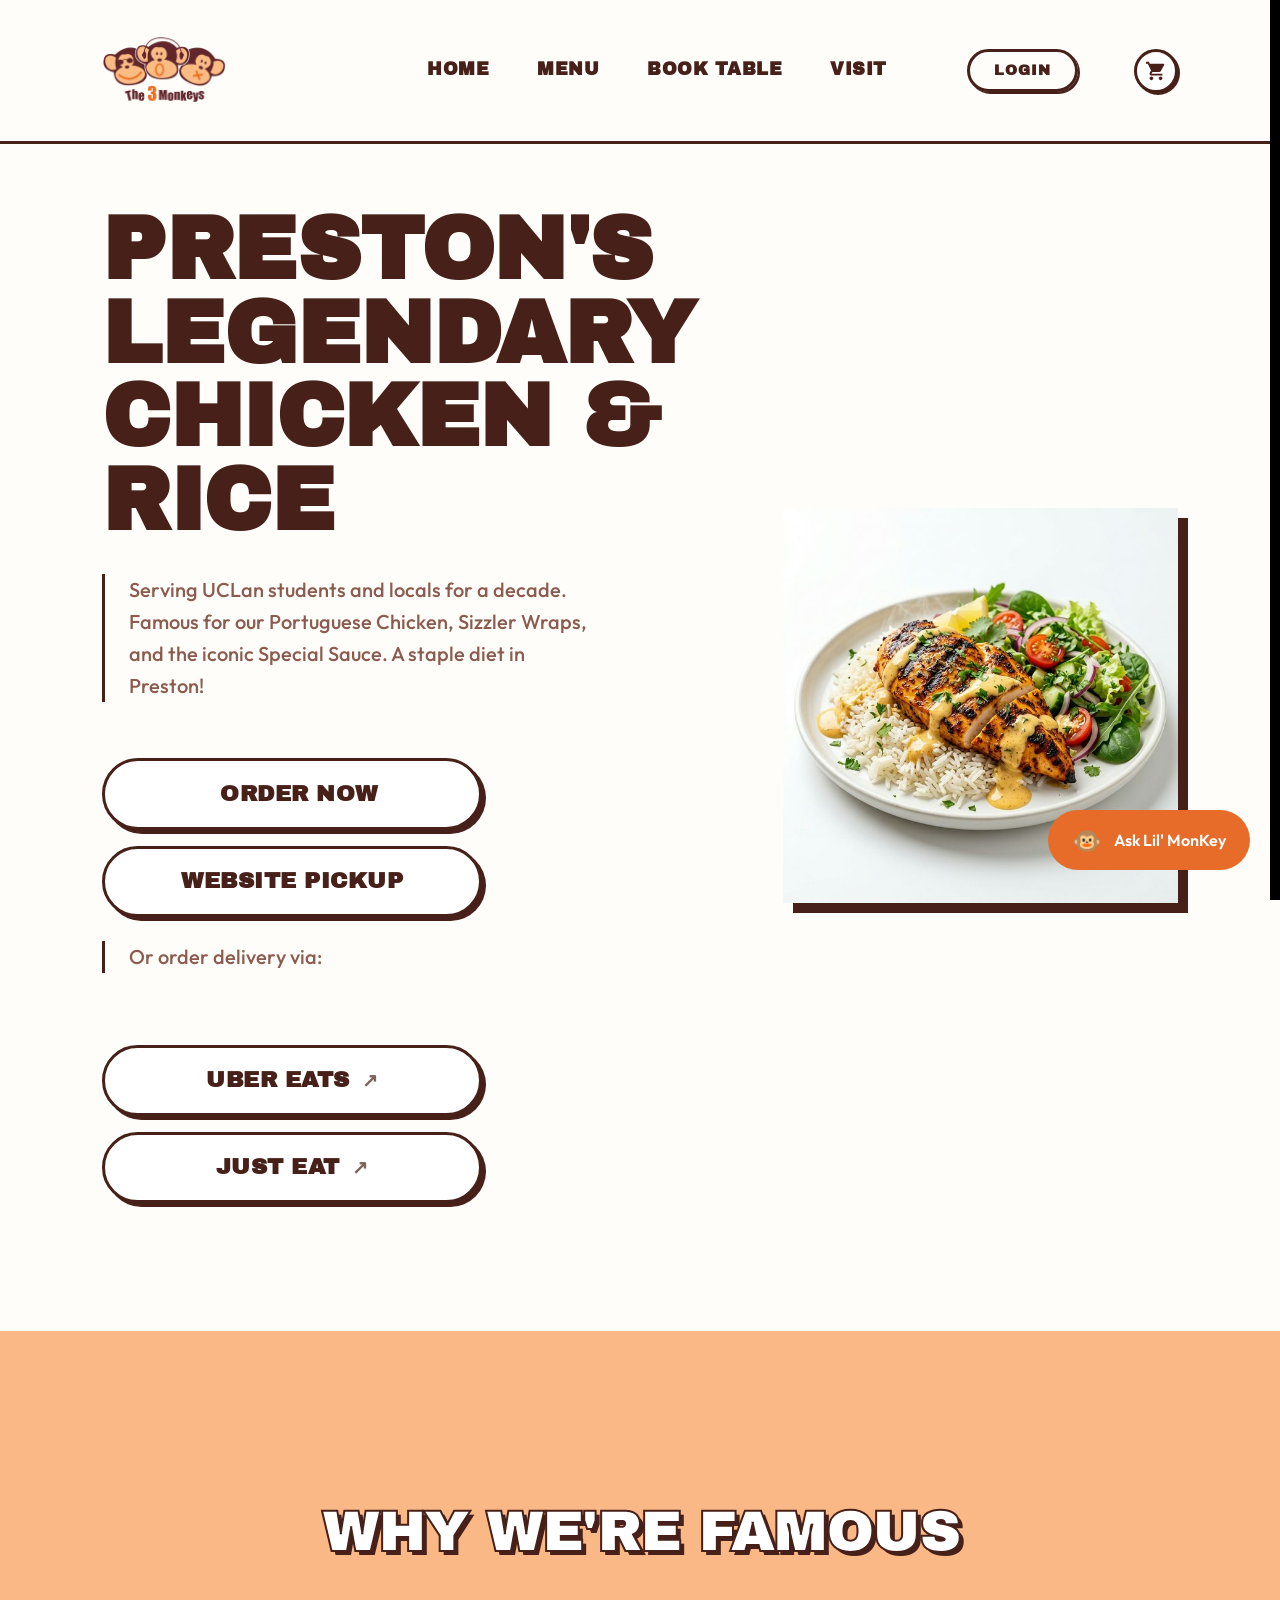
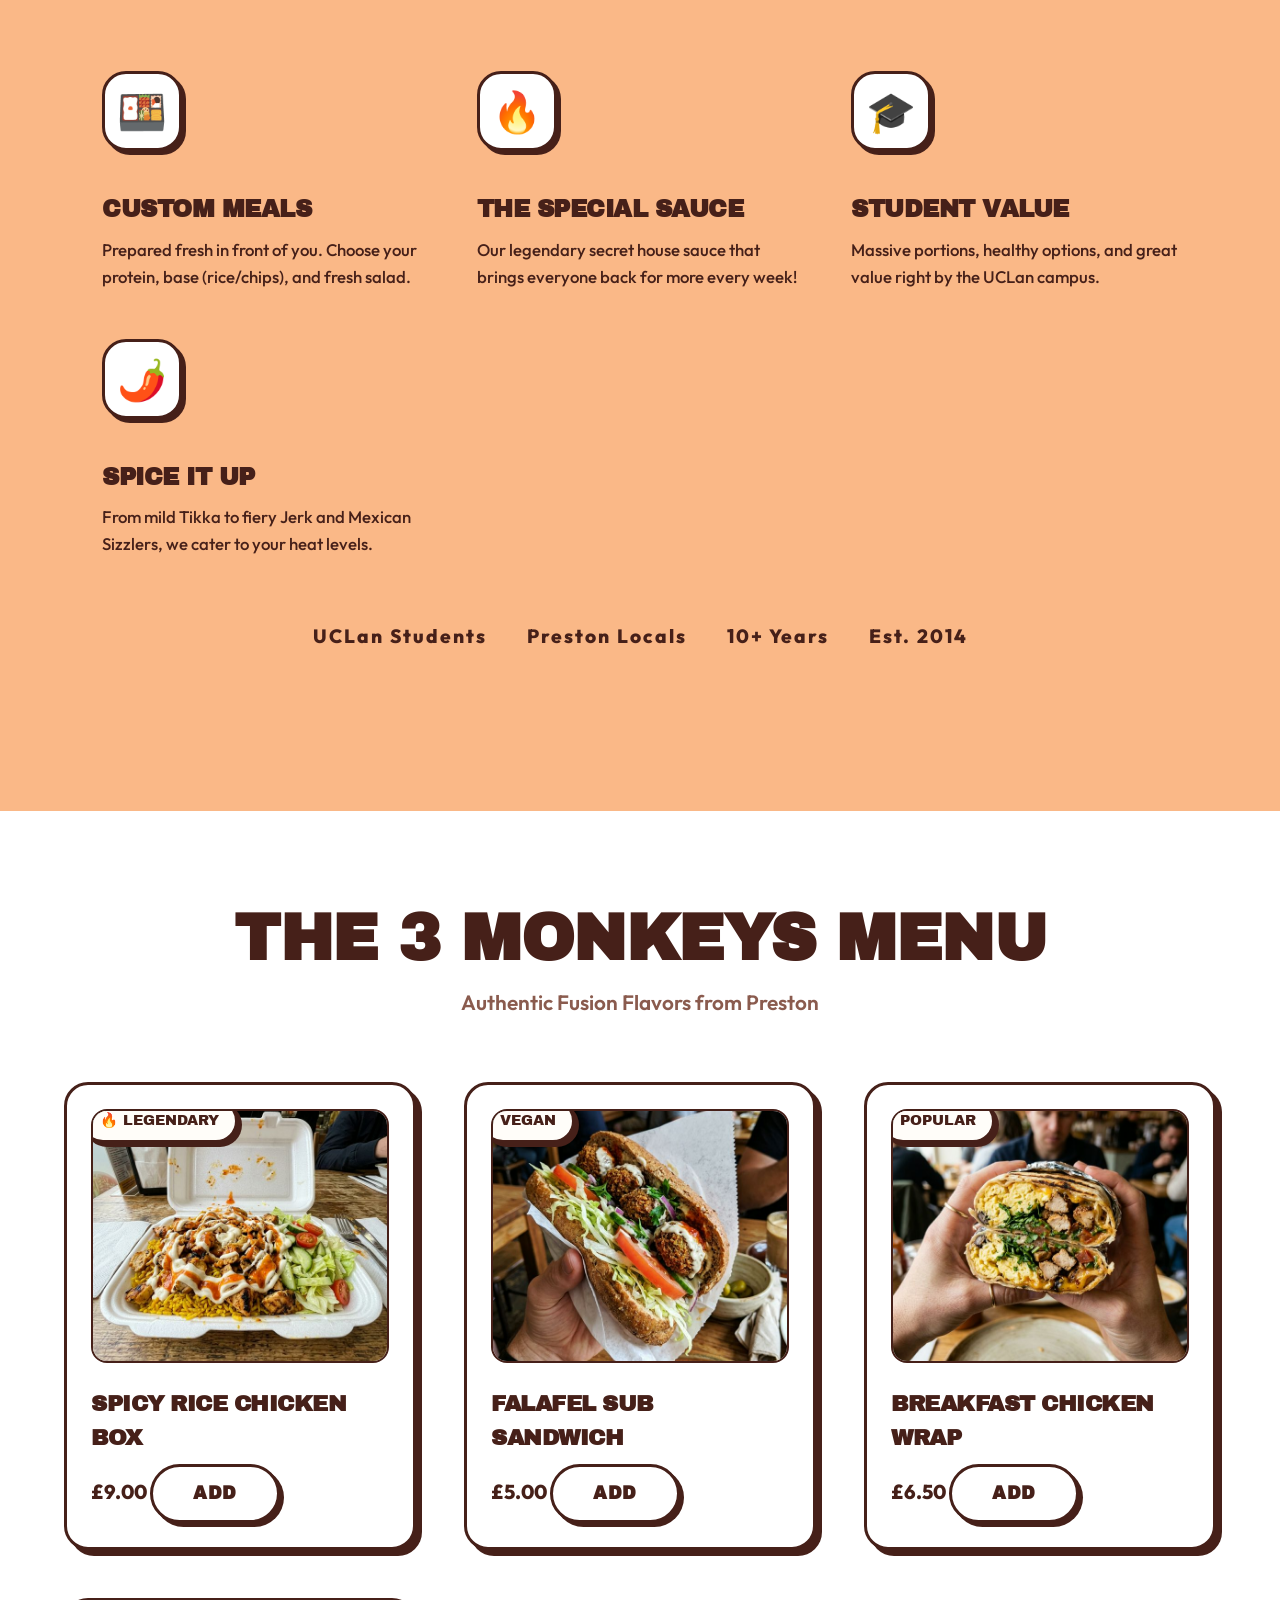
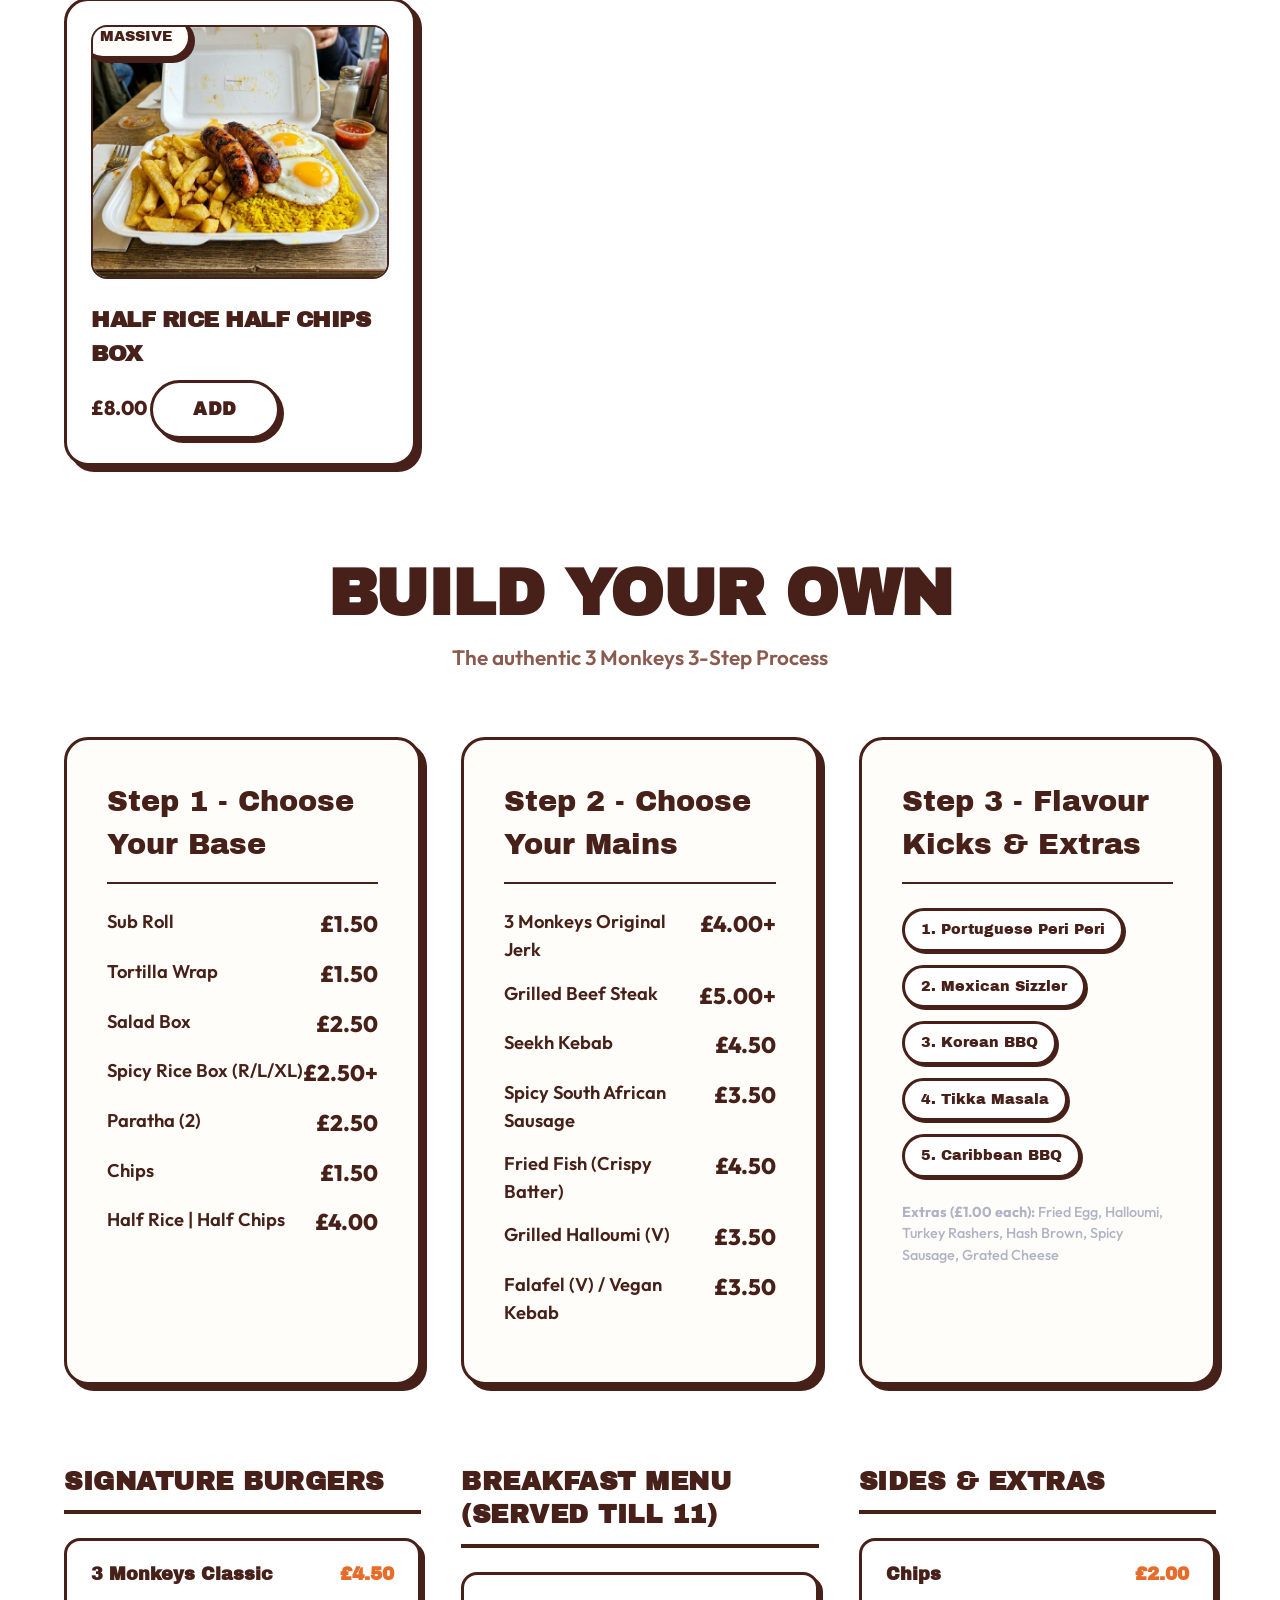
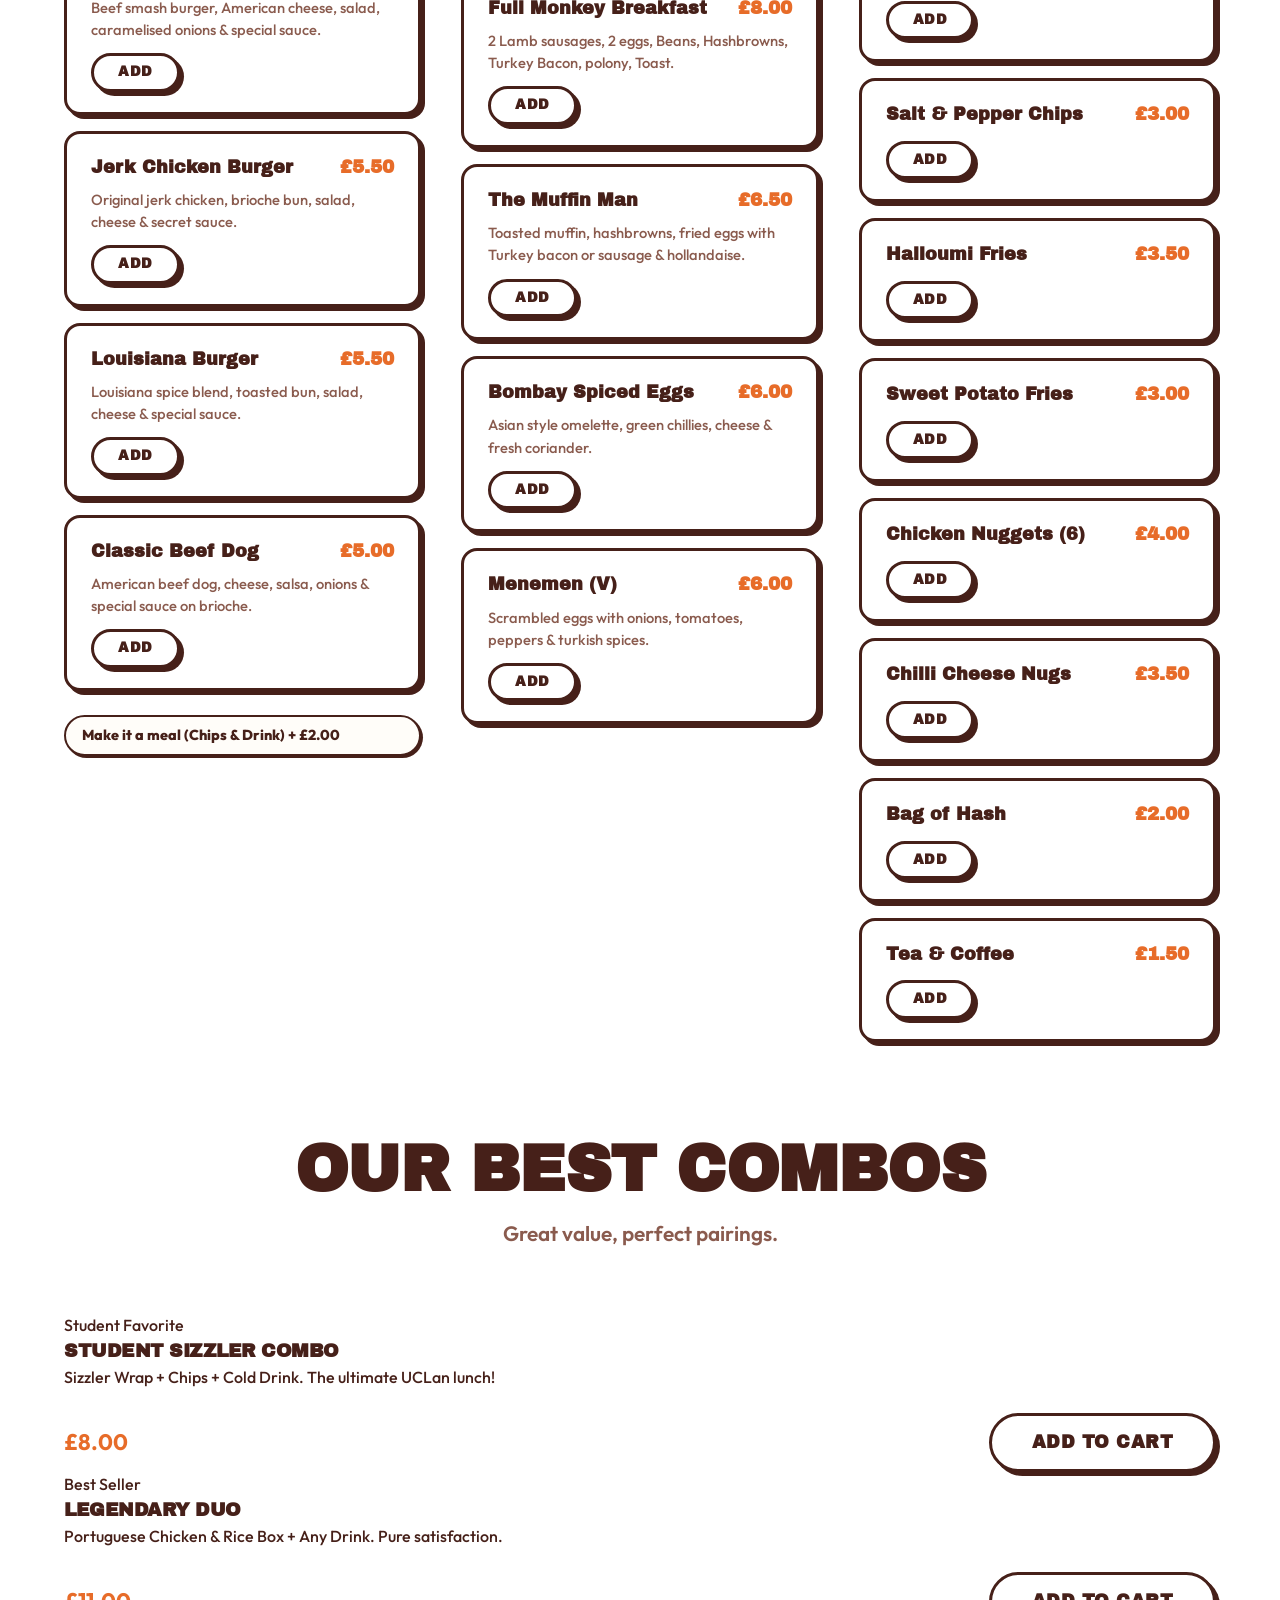
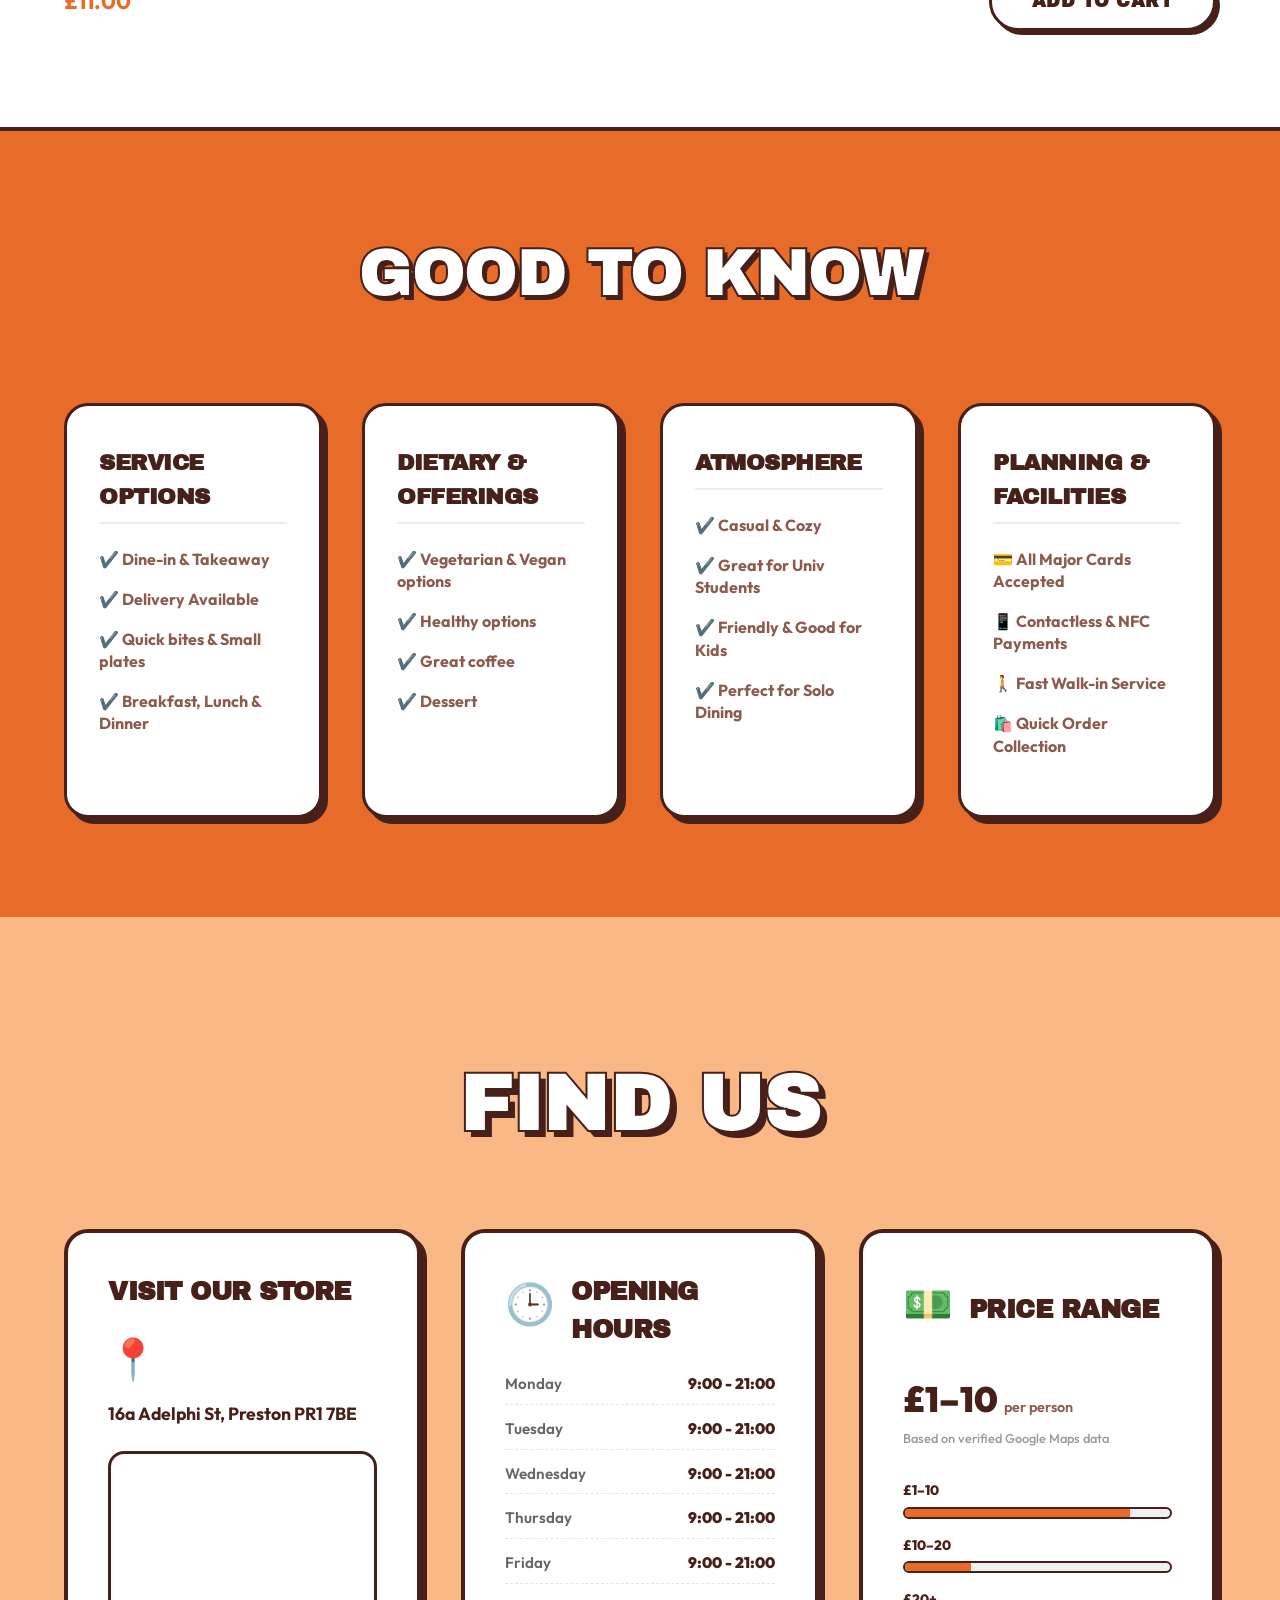
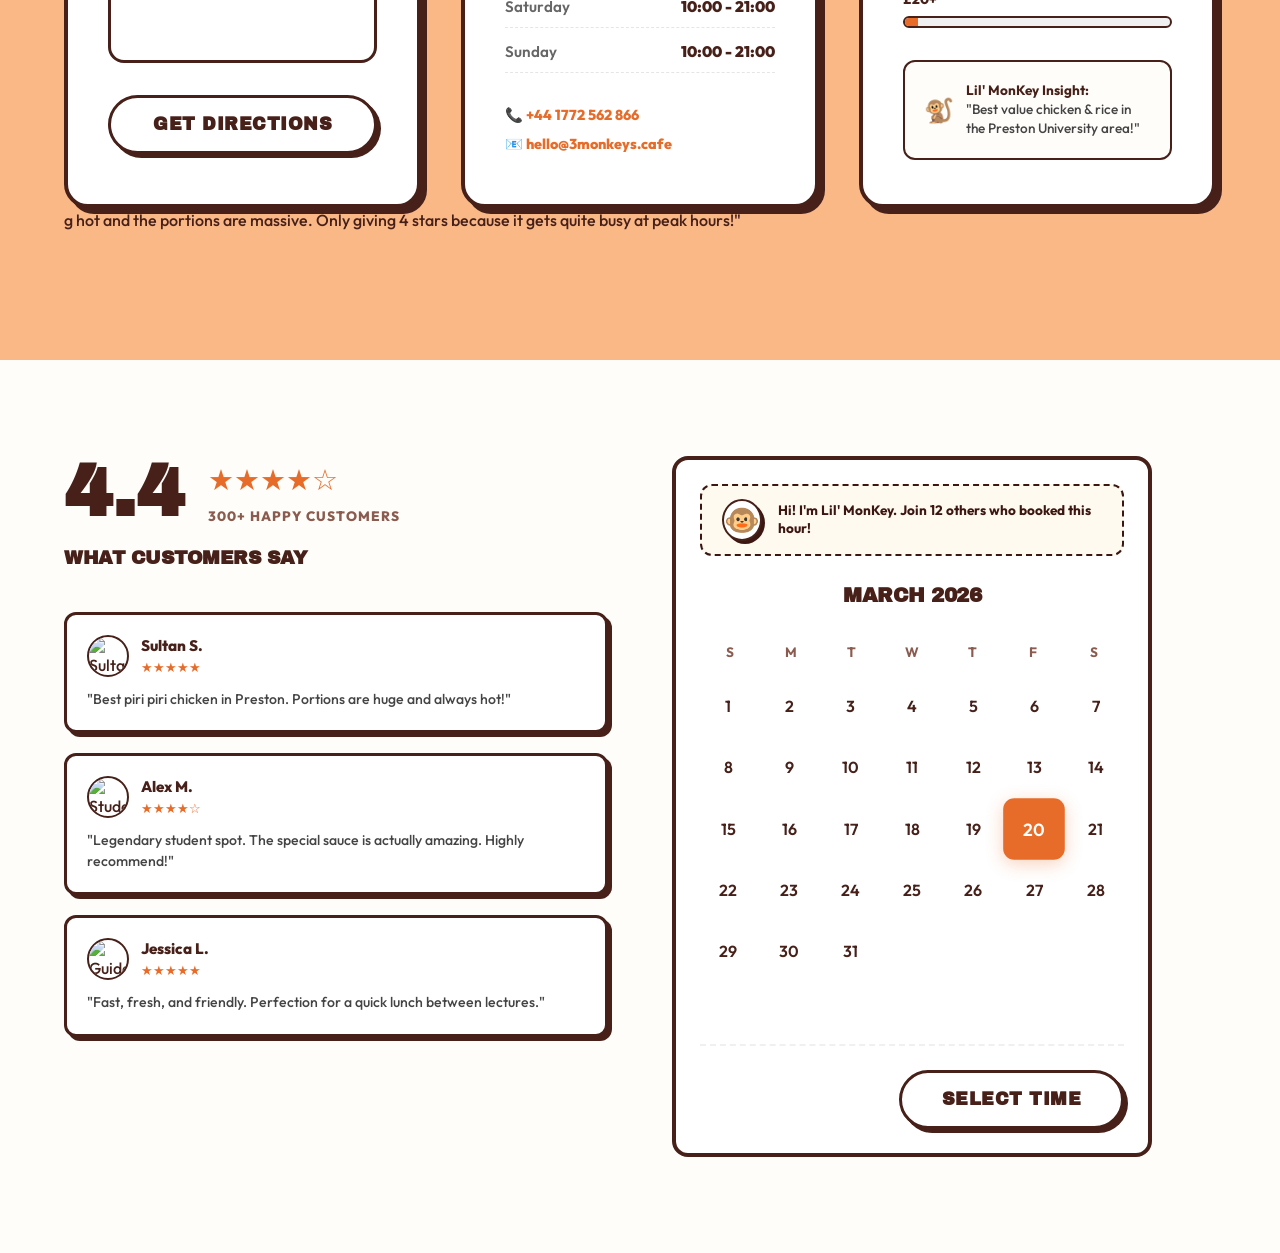
==== commit 247f44a5: "Initial website deployment Initial public deployment of the website with core UI/UX improvements, ch" ====
--- a/index.html
+++ b/index.html
@@ -6,7 +6,9 @@
     <meta name="viewport" content="width=device-width, initial-scale=1.0">
     <title>3 Monkeys Sandwich Bar - Preston</title>
     <!-- Neo-Brutalist / Pop-Art Typography -->
-    <link href="https://fonts.googleapis.com/css2?family=Archivo+Black&family=Outfit:wght@400;500;600;700;800;900&display=swap" rel="stylesheet">
+    <link
+        href="https://fonts.googleapis.com/css2?family=Archivo+Black&family=Outfit:wght@400;500;600;700;800;900&display=swap"
+        rel="stylesheet">
     <link rel="stylesheet" href="style.css">
     <meta name="description" content="Legendary chicken and rice takeaway in Preston serving UCLan for a decade.">
 </head>
@@ -29,25 +31,52 @@
             <div class="header-auth" id="headerAuth">
                 <button class="btn btn-secondary login-trigger-btn" id="headerLoginBtn">Login</button>
             </div>
+            <button class="header-cart-btn" id="headerCartBtn" aria-label="Open Cart">
+                <svg viewBox="0 0 24 24" width="22" height="22" fill="currentColor">
+                    <path
+                        d="M7 18c-1.1 0-1.99.9-1.99 2S5.9 22 7 22s2-.9 2-2-.9-2-2-2zM1 2v2h2l3.6 7.59-1.35 2.45c-.16.28-.25.61-.25.96 0 1.1.9 2 2 2h12v-2H7.42c-.14 0-.25-.11-.25-.25l.03-.12.9-1.63h7.45c.75 0 1.41-.41 1.75-1.03l3.58-6.49c.08-.14.12-.31.12-.48 0-.55-.45-1-1-1H5.21l-.94-2H1zm16 16c-1.1 0-1.99.9-1.99 2s.89 2 1.99 2 2-.9 2-2-.9-2-2-2z" />
+                </svg>
+                <span class="header-cart-badge" id="headerCartBadge" style="display: none;">0</span>
+            </button>
         </div>
     </nav>
 
     <div class="container">
 
         <!-- Hero Section -->
-        <section class="hero">
+        <section class="hero" id="home">
             <div class="hero-content">
                 <h1>Preston's Legendary<br>Chicken & Rice</h1>
                 <p>Serving UCLan students and locals for a decade. Famous for our Portuguese Chicken, Sizzler Wraps, and
                     the iconic Special Sauce. A staple diet in Preston!</p>
-                <div class="hero-actions">
-                    <button class="btn btn-primary btn-big" id="orderHeroBtn">
+                <div class="hero-actions"
+                    style="display: flex; flex-direction: column; gap: 1rem; width: 100%; max-width: 380px;">
+                    <!-- Primary CTA -->
+                    <button class="btn btn-primary hero-cta-btn" id="orderHeroBtn" style="width: 100%;">
                         <div class="btn-shine"></div>
-                        <div class="btn-content">
-                            <span class="btn-icon">🛵</span>
-                            <span class="btn-text">Order Now</span>
-                        </div>
+                        <span class="btn-text">ORDER NOW</span>
                     </button>
+
+                    <!-- Secondary CTA -->
+                    <a href="https://the3monkeyspreston.com/order" target="_blank" class="btn btn-primary hero-cta-btn"
+                        style="width: 100%;">
+                        <span class="btn-text">WEBSITE PICKUP</span>
+                    </a>
+
+                    <!-- Tertiary CTAs -->
+                    <p class="delivery-label" style="margin-top: 0.5rem;">Or order delivery via:</p>
+
+                    <a href="https://www.ubereats.com/gb/store/3-monkeys-sandwich-bar/mR-6S_LHTN6lUjH5qK-vMw"
+                        target="_blank" rel="noopener" aria-label="Order delivery via Uber Eats (opens in new tab)"
+                        class="btn btn-primary hero-cta-btn" style="width: 100%;">
+                        <span class="btn-text">UBER EATS <span class="external-icon">↗</span></span>
+                    </a>
+
+                    <a href="https://www.just-eat.co.uk/restaurants-3monkeysspecialists-preston" target="_blank"
+                        rel="noopener" aria-label="Order delivery via Just Eat (opens in new tab)"
+                        class="btn btn-primary hero-cta-btn" style="width: 100%;">
+                        <span class="btn-text">JUST EAT <span class="external-icon">↗</span></span>
+                    </a>
                 </div>
             </div>
             <div class="hero-image">
@@ -290,42 +319,50 @@
                         <h3>Sides &amp; Extras</h3>
 
                         <div class="menu-item">
-                            <div class="menu-item-header"><span class="menu-item-title">Chips</span><span class="menu-item-price">£2.00</span></div>
+                            <div class="menu-item-header"><span class="menu-item-title">Chips</span><span
+                                    class="menu-item-price">£2.00</span></div>
                             <button class="btn btn-outline add-to-cart-btn" data-id="10">Add</button>
                         </div>
 
                         <div class="menu-item">
-                            <div class="menu-item-header"><span class="menu-item-title">Salt &amp; Pepper Chips</span><span class="menu-item-price">£3.00</span></div>
+                            <div class="menu-item-header"><span class="menu-item-title">Salt &amp; Pepper
+                                    Chips</span><span class="menu-item-price">£3.00</span></div>
                             <button class="btn btn-outline add-to-cart-btn" data-id="10">Add</button>
                         </div>
 
                         <div class="menu-item">
-                            <div class="menu-item-header"><span class="menu-item-title">Halloumi Fries</span><span class="menu-item-price">£3.50</span></div>
+                            <div class="menu-item-header"><span class="menu-item-title">Halloumi Fries</span><span
+                                    class="menu-item-price">£3.50</span></div>
                             <button class="btn btn-outline add-to-cart-btn" data-id="5">Add</button>
                         </div>
 
                         <div class="menu-item">
-                            <div class="menu-item-header"><span class="menu-item-title">Sweet Potato Fries</span><span class="menu-item-price">£3.00</span></div>
+                            <div class="menu-item-header"><span class="menu-item-title">Sweet Potato Fries</span><span
+                                    class="menu-item-price">£3.00</span></div>
                             <button class="btn btn-outline add-to-cart-btn" data-id="10">Add</button>
                         </div>
 
                         <div class="menu-item">
-                            <div class="menu-item-header"><span class="menu-item-title">Chicken Nuggets (6)</span><span class="menu-item-price">£4.00</span></div>
+                            <div class="menu-item-header"><span class="menu-item-title">Chicken Nuggets (6)</span><span
+                                    class="menu-item-price">£4.00</span></div>
                             <button class="btn btn-outline add-to-cart-btn" data-id="1">Add</button>
                         </div>
 
                         <div class="menu-item">
-                            <div class="menu-item-header"><span class="menu-item-title">Chilli Cheese Nugs</span><span class="menu-item-price">£3.50</span></div>
+                            <div class="menu-item-header"><span class="menu-item-title">Chilli Cheese Nugs</span><span
+                                    class="menu-item-price">£3.50</span></div>
                             <button class="btn btn-outline add-to-cart-btn" data-id="1">Add</button>
                         </div>
 
                         <div class="menu-item">
-                            <div class="menu-item-header"><span class="menu-item-title">Bag of Hash</span><span class="menu-item-price">£2.00</span></div>
+                            <div class="menu-item-header"><span class="menu-item-title">Bag of Hash</span><span
+                                    class="menu-item-price">£2.00</span></div>
                             <button class="btn btn-outline add-to-cart-btn" data-id="10">Add</button>
                         </div>
 
                         <div class="menu-item">
-                            <div class="menu-item-header"><span class="menu-item-title">Tea &amp; Coffee</span><span class="menu-item-price">£1.50</span></div>
+                            <div class="menu-item-header"><span class="menu-item-title">Tea &amp; Coffee</span><span
+                                    class="menu-item-price">£1.50</span></div>
                             <button class="btn btn-outline add-to-cart-btn" data-id="10">Add</button>
                         </div>
                     </div>
@@ -358,11 +395,11 @@
                 </div>
         </section>
 
-        <!-- Section: Contact & Socials -->
-        <section class="footer-section" id="find-us" style="padding: 6rem 5%; background-color: var(--accent-brand);">
-            <div class="footer-container" style="max-width: 1300px; margin: 0 auto;">
-                <h2 style="text-align: center; margin-bottom: 4rem; color: var(--text-light); font-size: 3rem;">Good to Know</h2>
-                <div class="info-grid">
+        <!-- Section: Good to Know - Horizontal Scroll -->
+        <section class="good-to-know-section" id="good-to-know">
+            <div class="good-to-know-container">
+                <h2>Good to Know</h2>
+                <div class="good-to-know-scroll">
                     <div class="info-card">
                         <h4>Service Options</h4>
                         <ul>
@@ -399,169 +436,257 @@
                             <li>🛍️ Quick Order Collection</li>
                         </ul>
                     </div>
-                </div>
+                </div> <!-- End of scroll -->
             </div>
         </section>
 
-        <!-- Find Us Section -->
-        <section class="footer-sections">
-            <div class="find-us-block" id="find-us">
+        <!-- Find Us Section - Redesigned for Dominance -->
+        <section class="footer-sections" id="find-us">
+            <div class="find-us-block">
                 <h2>Find Us</h2>
                 <div class="find-grid">
-                    <div class="location-info">
+                    <!-- Widget 1: Location & Map -->
+                    <div class="find-widget location-widget">
                         <h3>Visit Our Store</h3>
-                        <p class="address"><span style="font-size:1.2rem; margin-right:0.4rem;">📍</span> 16a Adelphi
-                            St, Preston PR1 7BE</p>
-
-                        <div class="hours" style="margin-bottom: 2rem;">
-                            <h4><span style="font-size:1.2rem; margin-right:0.4rem;">🕒</span> Opening Hours</h4>
-                            <div class="hours-grid">
-                                <p><span>Mon–Fri:</span> 9 am – 9 pm</p>
-                                <p><span>Sat–Sun:</span> 10 am – 9 pm</p>
-                            </div>
-                        </div>
-
-                        <div class="price-range">
-                            <div class="price-header">
-                                <span class="cash-icon">💵</span>
-                                <div>
-                                    <p class="main-price">£1–10 per person</p>
-                                    <p class="review-count">Reported by 37 people</p>
-                                </div>
-                            </div>
-                            <div class="price-bars">
-                                <div class="price-row">
-                                    <span class="price-label">£1–10</span>
-                                    <div class="bar-bg">
-                                        <div class="bar-fill" style="width: 80%;"></div>
-                                    </div>
-                                </div>
-                                <div class="price-row">
-                                    <span class="price-label">£10–20</span>
-                                    <div class="bar-bg">
-                                        <div class="bar-fill" style="width: 25%;"></div>
-                                    </div>
-                                </div>
-                                <div class="price-row">
-                                    <span class="price-label">£20–30</span>
-                                    <div class="bar-bg">
-                                        <div class="bar-fill" style="width: 8%;"></div>
-                                    </div>
-                                </div>
-                            </div>
-                        </div>
-
-                        <div class="contact-details" style="margin-top: 2rem; display: flex; flex-direction: column; gap: 0.8rem; font-size: 1.1rem;">
-                            <p>🐒 <strong>UK (Preston):</strong> <a href="tel:+441772562866" style="color:var(--accent-brand); text-decoration:none; font-weight:700;">+44 1772 562 866</a></p>
-                            <p>🐒 <strong>AUS (Brisbane):</strong> <a href="tel:+61738446227" style="color:var(--accent-brand); text-decoration:none; font-weight:700;">+61 7 3844 6227</a></p>
-                            <p>🐒 <strong>Email:</strong> <a href="mailto:hello@3monkeys.cafe" style="color:var(--accent-brand); text-decoration:none; font-weight:700;">hello@3monkeys.cafe</a></p>
-                        </div>
-                        <div class="action-buttons" style="margin-top: 1.5rem; gap: 1.5rem;">
-                            <a href="https://maps.app.goo.gl/ryK8KubEFWiHVJ9TA" target="_blank" class="btn btn-primary">
+                        <p class="address"><span class="emoji-icon">📍</span> 16a Adelphi St, Preston PR1 7BE</p>
+
+                        <div class="map-container-small">
+                            <iframe
+                                src="https://maps.google.com/maps?q=The%203%20Monkeys%20Sandwich%20Bar,%2016a%20Adelphi%20St,%20Preston&t=&z=16&ie=UTF8&iwloc=&output=embed"
+                                width="100%" height="200" style="border:0; border-radius: 12px;" allowfullscreen=""
+                                loading="lazy"></iframe>
+                        </div>
+
+                        <div class="action-buttons-widget">
+                            <a href="https://maps.app.goo.gl/ryK8KubEFWiHVJ9TA" target="_blank"
+                                class="btn btn-primary direction-btn">
                                 <span class="btn-text">Get Directions</span>
                             </a>
                         </div>
                     </div>
-                    <div class="map-container">
-                        <!-- Embed simple iframe focusing on real address -->
-                        <iframe
-                            src="https://maps.google.com/maps?q=The%203%20Monkeys%20Sandwich%20Bar,%2016a%20Adelphi%20St,%20Preston&t=&z=16&ie=UTF8&iwloc=&output=embed"
-                            width="100%" height="100%" style="border:0;" allowfullscreen="" loading="lazy"
-                            referrerpolicy="no-referrer-when-downgrade"></iframe>
-                    </div>
-                </div>
-
-                <!-- Google Reviews Widget -->
-                <div class="reviews-block">
-                    <div class="reviews-overview">
-                        <h2>4.4 <span>★★★★</span></h2>
-                        <p style="color:var(--text-muted); font-weight: 500;">Based on 360 reviews &middot; Google Maps
-                        </p>
-                    </div>
-
-                    <div class="reviews-grid">
-                        <div class="review-card">
-                            <div class="review-header">
-                                <div class="reviewer-avatar">S</div>
-                                <div class="reviewer-info">
-                                    <h4>Sarah Jenkins</h4>
-                                    <p>Local Guide &middot; 42 reviews</p>
-                                </div>
-                            </div>
-                            <div class="review-stars">★★★★★</div>
-                            <p class="review-text">"Absolutely love the food here! The Portuguese chicken and rice is
-                                legendary for a reason. Great portions, amazing flavor, and the special sauce is
-                                unmatched. Highly recommend for students and locals alike!"</p>
-                        </div>
-
-                        <div class="review-card">
-                            <div class="review-header">
-                                <div class="reviewer-avatar">A</div>
-                                <div class="reviewer-info">
-                                    <h4>Ahtisham Ahmed</h4>
-                                    <p>Local Guide &middot; 26 reviews</p>
-                                </div>
-                            </div>
-                            <div class="review-stars">★★★★★</div>
-                            <p class="review-text">"Delicious food every single time. The lady on the counter is so soft
-                                spoken and welcoming.<br><br>Meal type: Lunch"</p>
-                        </div>
-
-                        <div class="review-card">
-                            <div class="review-header">
-                                <div class="reviewer-avatar">M</div>
-                                <div class="reviewer-info">
-                                    <h4>Mark Davidson</h4>
-                                    <p>Local Guide &middot; 188 reviews</p>
-                                </div>
-                            </div>
-                            <div class="review-stars">★★★★☆</div>
-                            <p class="review-text">"Really solid sandwich bar! The food is always piping hot and the
-                                portions are massive. Only giving 4 stars because it gets super busy during the uni
-                                lunch rush, but it's totally worth the quick wait."</p>
-                        </div>
-                    </div>
-                </div>
-
-                <!-- Reservation System -->
-                <div class="reviews-block" id="reserve" style="margin-top: 6rem;">
-                    <div class="reviews-overview">
-                        <h2>Book a Table 📅</h2>
-                        <p style="color:var(--text-muted); font-weight: 500;">Secure your spot at The 3 Monkeys</p>
-                    </div>
-
-                    <div class="reservation-grid">
-                        <div class="reservation-form visual-card">
+
+                    <!-- Widget 2: Opening Hours -->
+                    <div class="find-widget hours-widget">
+                        <div class="widget-header">
+                            <span class="emoji-icon">🕒</span>
+                            <h3>Opening Hours</h3>
+                        </div>
+                        <div class="hours-grid-premium">
+                            <div class="hours-row"><span>Monday</span><strong>9:00 - 21:00</strong></div>
+                            <div class="hours-row"><span>Tuesday</span><strong>9:00 - 21:00</strong></div>
+                            <div class="hours-row"><span>Wednesday</span><strong>9:00 - 21:00</strong></div>
+                            <div class="hours-row"><span>Thursday</span><strong>9:00 - 21:00</strong></div>
+                            <div class="hours-row"><span>Friday</span><strong>9:00 - 21:00</strong></div>
+                            <div class="hours-row highlight"><span>Saturday</span><strong>10:00 - 21:00</strong></div>
+                            <div class="hours-row highlight"><span>Sunday</span><strong>10:00 - 21:00</strong></div>
+                        </div>
+                        <div class="contact-details-mini">
+                            <p>📞 <a href="tel:+441772562866">+44 1772 562 866</a></p>
+                            <p>📧 <a href="mailto:hello@3monkeys.cafe">hello@3monkeys.cafe</a></p>
+                        </div>
+                    </div>
+
+                    <!-- Widget 3: Pricing & Insight -->
+                    <div class="find-widget stats-widget">
+                        <div class="widget-header">
+                            <span class="emoji-icon">💵</span>
+                            <h3>Price Range</h3>
+                        </div>
+                        <div class="price-range-premium">
+                            <p class="main-price-value">£1–10 <span>per person</span></p>
+                            <p class="review-count-small">Based on verified Google Maps data</p>
+
+                            <div class="price-bars">
+                                <div class="price-row-bar">
+                                    <span class="bar-label">£1–10</span>
+                                    <div class="bar-track">
+                                        <div class="bar-progress" style="width: 85%;"></div>
+                                    </div>
+                                </div>
+                                <div class="price-row-bar">
+                                    <span class="bar-label">£10–20</span>
+                                    <div class="bar-track">
+                                        <div class="bar-progress" style="width: 25%;"></div>
+                                    </div>
+                                </div>
+                                <div class="price-row-bar">
+                                    <span class="bar-label">£20+</span>
+                                    <div class="bar-track">
+                                        <div class="bar-progress" style="width: 5%;"></div>
+                                    </div>
+                                </div>
+                            </div>
+
+                            <div class="visit-insight">
+                                <div class="insight-icon">🐒</div>
+                                <div class="insight-text">
+                                    <strong>Lil' MonKey Insight:</strong>
+                                    "Best value chicken & rice in the Preston University area!"
+                                </div>
+                            </div>
+                        </div>
+                    </div>
+                </div>
+            </div>
+            g hot and the
+            portions are massive. Only giving 4 stars because it gets quite busy at peak hours!"</p>
+    </div>
+    </div>
+    </section> <!-- End of Reviews Section -->
+
+    <!-- Production-Grade Reviews & Booking Section -->
+    <section id="reserve" class="reservation-section-wrapper">
+        <div class="reservation-split-view">
+
+            <!-- Left: Social Proof (Reviews) -->
+            <div class="reviews-column">
+                <div class="trust-header">
+                    <div class="rating-box">
+                        <span class="rating-value">4.4</span>
+                        <div class="rating-meta">
+                            <div class="stars">★★★★☆</div>
+                            <p>300+ Happy Customers</p>
+                        </div>
+                    </div>
+                    <h3>What Customers Say</h3>
+                </div>
+
+                <div class="reviews-compact-list">
+                    <div class="review-card-mini">
+                        <div class="user-info">
+                            <img src="https://ui-avatars.com/api/?name=Sultan+S&background=random" alt="Sultan">
+                            <div>
+                                <strong>Sultan S.</strong>
+                                <div class="stars-mini">★★★★★</div>
+                            </div>
+                        </div>
+                        <p class="review-text">"Best piri piri chicken in Preston. Portions are
+                            huge and always hot!"</p>
+                    </div>
+
+                    <div class="review-card-mini">
+                        <div class="user-info">
+                            <img src="https://ui-avatars.com/api/?name=UCLan+Student&background=random" alt="Student">
+                            <div>
+                                <strong>Alex M.</strong>
+                                <div class="stars-mini">★★★★☆</div>
+                            </div>
+                        </div>
+                        <p class="review-text">"Legendary student spot. The special sauce is
+                            actually amazing. Highly recommend!"</p>
+                    </div>
+
+                    <div class="review-card-mini">
+                        <div class="user-info">
+                            <img src="https://ui-avatars.com/api/?name=Local+Guide&background=random" alt="Guide">
+                            <div>
+                                <strong>Jessica L.</strong>
+                                <div class="stars-mini">★★★★★</div>
+                            </div>
+                        </div>
+                        <p class="review-text">"Fast, fresh, and friendly. Perfection for a
+                            quick lunch between lectures."</p>
+                    </div>
+                </div>
+            </div>
+
+            <!-- Right: Action (Booking Engine) -->
+            <div class="booking-column">
+                <div class="reservation-form-container sticky-booking">
+                    <div class="reservation-form visual-card" id="bookingApp">
+                        <!-- AI Guidance Header -->
+                        <div class="booking-ai-header">
+                            <div class="ai-avatar-mini">🐵</div>
+                            <div class="ai-speech-bubble">
+                                <p id="bookingGuidance">Hi! I'm Lil' MonKey. Join 12 others who
+                                    booked this hour!</p>
+                            </div>
+                        </div>
+
+                        <!-- Step 1: Select Date -->
+                        <div class="booking-step active" data-step="1">
                             <div class="calendar-picker">
                                 <div class="calendar-header">
-                                    <span id="monthYear">March 2026</span>
-                                </div>
-                                <div class="calendar-days" id="calendarDays">
-                                    <!-- Days populated by JS -->
-                                </div>
-                            </div>
-                            <div class="time-slots" id="timeSlots">
-                                <button class="slot-btn">12:00 PM</button>
-                                <button class="slot-btn">1:00 PM</button>
-                                <button class="slot-btn active" data-time="18:00">6:00 PM</button>
-                                <button class="slot-btn" data-time="19:30">7:30 PM</button>
-                            </div>
-                            <div class="guest-counter">
-                                <label>Guests:</label>
-                                <div class="counter-btns">
-                                    <button class="cnt-btn" id="guestDec">-</button>
-                                    <span id="guestCount">2</span>
-                                    <button class="cnt-btn" id="guestInc">+</button>
-                                </div>
-                            </div>
-                            <button class="btn btn-primary" style="width: 100%;" id="confirmReserveBtn">Confirm
-                                Reservation</button>
-                        </div>
-                    </div>
-                </div>
-
-            </div>
-        </section>
+                                    <h3 id="monthYear">March 2026</h3>
+                                </div>
+                                <div class="calendar-week-labels">
+                                    <span>S</span><span>M</span><span>T</span><span>W</span><span>T</span><span>F</span><span>S</span>
+                                </div>
+                                <div class="calendar-days" id="calendarDays"></div>
+                            </div>
+                        </div>
+
+                        <!-- Step 2: Select Time -->
+                        <div class="booking-step" data-step="2" style="display: none;">
+                            <div class="smart-time-grid">
+                                <div class="section-label">Smart Availability:</div>
+                                <div class="time-slots" id="smartTimeSlots"></div>
+                            </div>
+                        </div>
+
+                        <!-- Step 3: Guests -->
+                        <div class="booking-step" data-step="3" style="display: none;">
+                            <div class="guest-selection-area">
+                                <div class="guest-counter-bar">
+                                    <span class="guest-label">Guests:</span>
+                                    <div class="counter-controls">
+                                        <button class="guest-btn" id="bookingGuestDec">—</button>
+                                        <span id="bookingGuestCount" class="count-value">2</span>
+                                        <button class="guest-btn" id="bookingGuestInc">+</button>
+                                    </div>
+                                </div>
+                                <div class="booking-upsell-card">
+                                    <div class="upsell-info">
+                                        <span class="upsell-icon">🪑</span>
+                                        <div>
+                                            <div class="upsell-title">Special Seating?</div>
+                                            <div class="upsell-desc">Cozy corner / window view
+                                            </div>
+                                        </div>
+                                    </div>
+                                    <label class="toggle-switch">
+                                        <input type="checkbox" id="specialSeatingToggle">
+                                        <span class="slider round"></span>
+                                    </label>
+                                </div>
+                            </div>
+                        </div>
+
+                        <!-- Step 4: Summary -->
+                        <div class="booking-step" data-step="4" style="display: none;">
+                            <div class="booking-summary-card">
+                                <div class="summary-item">
+                                    <span class="label">Date:</span>
+                                    <span id="sumDate" class="value">--</span>
+                                </div>
+                                <div class="summary-item">
+                                    <span class="label">Time:</span>
+                                    <span id="sumTime" class="value">--</span>
+                                </div>
+                                <div class="summary-item">
+                                    <span class="label">Guests:</span>
+                                    <span id="sumGuests" class="value">--</span>
+                                </div>
+                                <div id="sumSpecial" class="summary-item" style="display:none">
+                                    <span class="label">Level:</span>
+                                    <span class="value">VIP Seating ✨</span>
+                                </div>
+                            </div>
+                            <button class="btn-modify" id="modifyBookingBtn">Modify
+                                Details</button>
+                        </div>
+
+                        <!-- App Navigation -->
+                        <div class="booking-controls">
+                            <button class="btn-back" id="prevStepBtn" style="visibility: hidden;">Back</button>
+                            <button class="btn btn-primary" id="nextStepBtn">Select
+                                Time</button>
+                        </div>
+                    </div>
+                </div>
+            </div>
+        </div>
+    </section>
 
     </div>
 
@@ -693,7 +818,8 @@
         <div class="modal-content login-box">
             <button class="modal-close">&times;</button>
             <h3 class="modal-title">Welcome Back 🐵</h3>
-            <p class="modal-subtitle">Sign in instantly with your <strong>3 Monkeys Orbit</strong> — effortless access, no passwords needed.</p>
+            <p class="modal-subtitle">Sign in instantly with your <strong>3 Monkeys Orbit</strong> — effortless access,
+                no passwords needed.</p>
 
             <div id="loginForm">
                 <div class="input-group">
@@ -733,6 +859,13 @@
                     </div>
                 </div>
                 <div class="header-actions">
+                    <button class="chat-cart-btn" id="chatCartBtn" aria-label="View Chat Cart">
+                        <svg viewBox="0 0 24 24" width="20" height="20" fill="currentColor">
+                            <path
+                                d="M7 18c-1.1 0-1.99.9-1.99 2S5.9 22 7 22s2-.9 2-2-.9-2-2-2zM1 2v2h2l3.6 7.59-1.35 2.45c-.16.28-.25.61-.25.96 0 1.1.9 2 2 2h12v-2H7.42c-.14 0-.25-.11-.25-.25l.03-.12.9-1.63h7.45c.75 0 1.41-.41 1.75-1.03l3.58-6.49c.08-.14.12-.31.12-.48 0-.55-.45-1-1-1H5.21l-.94-2H1zm16 16c-1.1 0-1.99.9-1.99 2s.89 2 1.99 2 2-.9 2-2-.9-2-2-2z" />
+                        </svg>
+                        <span class="chat-cart-badge" id="chatCartBadge" style="display: none;">0</span>
+                    </button>
                     <select id="langSelect" class="lang-switcher" aria-label="Select Language">
                         <option value="en">English</option>
                         <option value="hi">हिंदी (Hindi)</option>
@@ -758,6 +891,10 @@
                     <button class="chip" data-action="Spicy Items">🌶️ Spicy</button>
                     <button class="chip" data-action="Combos">🍱 Best Combos</button>
                     <button class="chip" data-action="Recommendations">💡 Suggest me</button>
+                    <button class="chip" data-action="Breakfast">🍳 Breakfast</button>
+                    <button class="chip" data-action="Drinks">☕ Drinks</button>
+                    <button class="chip" data-action="Halal">🥩 Halal</button>
+                    <button class="chip" data-action="Order Again">🔄 Order Again</button>
                 </div>
             </div>
 
--- a/style.css
+++ b/style.css
@@ -41,6 +41,10 @@
     box-sizing: border-box;
 }
 
+html {
+    scroll-behavior: smooth;
+}
+
 body {
     background-color: var(--bg-main);
     color: var(--text-dark);
@@ -98,6 +102,7 @@
 
 .nav-links {
     display: flex;
+    align-items: center;
     gap: 3rem;
 }
 
@@ -173,6 +178,12 @@
     box-shadow: var(--shadow-solid-sm);
 }
 
+.btn-booked {
+    background-color: #3C1610 !important;
+    color: #fff !important;
+    border-color: #3C1610 !important;
+}
+
 .btn-primary, .hero-cta-btn {
     background-color: var(--bg-white);
 }
@@ -185,8 +196,20 @@
 }
 
 .btn:active, .btn-primary:active, .hero-cta-btn:active {
-    transform: translate(2px, 2px);
-    box-shadow: 2px 2px 0px var(--text-dark); /* Pressed state */
+    transform: scale(0.96) translate(1px, 1px);
+    box-shadow: 1px 1px 0px var(--text-dark); /* Pressed state */
+}
+
+.btn:focus-visible {
+    outline: 3px solid var(--text-dark);
+    outline-offset: 4px;
+}
+
+.external-icon {
+    font-size: 0.85em;
+    opacity: 0.7;
+    margin-left: 5px;
+    display: inline-block;
 }
 
 .btn-secondary {
@@ -227,7 +250,7 @@
 }
 
 .hero-content h1 {
-    font-size: 5.5rem;
+    font-size: clamp(2.5rem, 8vw, 5.5rem);
     line-height: 0.95;
     margin-bottom: 2rem;
     padding-right: 1.5rem;
@@ -235,13 +258,13 @@
 
 .hero-content p {
     color: var(--text-muted);
-    font-size: 1.25rem;
+    font-size: clamp(1rem, 2vw, 1.25rem);
     line-height: 1.6;
     max-width: 500px;
     margin-bottom: 3.5rem;
     font-weight: 500;
     border-left: var(--border-medium);
-    padding-left: 1.5rem; /* Distinctive structural typography rule */
+    padding-left: 1.5rem; 
 }
 
 .hero-image {
@@ -295,7 +318,7 @@
 }
 .services-grid-4 {
     display: grid;
-    grid-template-columns: repeat(auto-fit, minmax(220px, 1fr));
+    grid-template-columns: repeat(auto-fit, minmax(260px, 1fr));
     gap: 3rem;
     max-width: 1200px;
     margin: 0 auto 4rem auto;
@@ -493,10 +516,24 @@
 .other-menus-grid {
     display: grid;
     grid-template-columns: repeat(3, 1fr);
-    gap: 2.5rem; /* 40px — consistent gutter */
+    gap: 2.5rem;
     max-width: 1300px;
     margin: 0 auto;
-    align-items: start; /* columns align to the top */
+    align-items: start;
+}
+
+@media (max-width: 1200px) {
+    .other-menus-grid {
+        grid-template-columns: repeat(2, 1fr);
+        gap: 2rem;
+    }
+}
+
+@media (max-width: 768px) {
+    .other-menus-grid {
+        grid-template-columns: 1fr;
+        gap: 2.5rem;
+    }
 }
 
 /* Category Column */
@@ -625,6 +662,10 @@
     
     .hero-content p {
         margin: 0 auto 2.5rem auto;
+        border-left: none;
+        border-top: var(--border-medium);
+        padding-left: 0;
+        padding-top: 1.5rem;
     }
 
     .hero-image {
@@ -668,9 +709,11 @@
         background-color: var(--bg-main);
         flex-direction: column;
         align-items: center;
-        padding: 2rem 0;
-        transition: 0.3s ease;
-        box-shadow: 0 10px 20px rgba(0,0,0,0.05);
+        padding: 3rem 0;
+        transition: 0.4s cubic-bezier(0.175, 0.885, 0.32, 1.275);
+        border-bottom: var(--border-thick);
+        box-shadow: 0 15px 0px rgba(70, 32, 25, 0.1);
+        z-index: 999;
     }
     
     .logo img {
@@ -732,11 +775,6 @@
     }
     .btn {
         width: 100%;
-    }
-
-    /* Adjust padding for bottom nav */
-    body {
-        padding-bottom: var(--bottom-nav-height);
     }
 }
 
@@ -753,48 +791,68 @@
     height: var(--bottom-nav-height);
     background: var(--bg-white);
     border-top: var(--border-medium);
-    z-index: 2000;
+    z-index: 4000;
     justify-content: space-around;
     align-items: center;
     padding: 0 10px;
-    box-shadow: 0 -5px 0px rgba(0,0,0,1);
+    padding-bottom: env(safe-area-inset-bottom, 0px);
+    box-shadow: 0 -4px 0px var(--text-dark);
 }
 
 .nav-item {
     display: flex;
     flex-direction: column;
     align-items: center;
+    justify-content: center;
     text-decoration: none;
     color: var(--text-muted);
-    font-size: 0.7rem;
-    font-weight: 500;
-    gap: 4px;
-    transition: all 0.3s ease;
+    font-size: 0.72rem;
+    font-weight: 600;
+    gap: 3px;
+    transition: color 0.25s ease, transform 0.2s ease;
     flex: 1;
+    padding: 8px 0;
+    min-height: 56px;
+    -webkit-tap-highlight-color: transparent;
+    cursor: pointer;
+}
+
+.nav-item:active {
+    transform: scale(0.92);
 }
 
 .nav-item.active {
-    color: var(--bg-main);
-    text-shadow: 1px 1px 0 var(--text-dark);
+    color: var(--accent-brand);
+}
+
+.nav-item.active .nav-icon {
+    transform: scale(1.15);
+}
+
+.nav-label {
+    font-family: var(--font-heading);
+    letter-spacing: 0.3px;
+    text-transform: uppercase;
 }
 
 .nav-icon {
-    font-size: 1.6rem;
+    font-size: 1.5rem;
+    transition: transform 0.25s cubic-bezier(0.175, 0.885, 0.32, 1.275);
 }
 
 .nav-chat-icon {
-    width: 54px;
-    height: 54px;
-    background: var(--bg-main);
+    width: 52px;
+    height: 52px;
+    background: var(--accent-brand);
     border-radius: 50%;
     display: flex;
     align-items: center;
     justify-content: center;
-    font-size: 1.8rem;
-    margin-top: -30px;
+    font-size: 1.7rem;
+    margin-top: -28px;
     box-shadow: var(--shadow-solid-sm);
     border: var(--border-thick);
-    color: var(--text-dark);
+    color: var(--text-light);
     transition: transform 0.2s ease;
 }
 
@@ -805,6 +863,18 @@
 @media (max-width: 768px) {
     .bottom-nav {
         display: flex;
+    }
+    body {
+        padding-bottom: calc(var(--bottom-nav-height) + env(safe-area-inset-bottom, 0px));
+    }
+    /* Hide desktop launcher on mobile — bottom nav replaces it */
+    .desktop-chat-launcher {
+        display: none !important;
+    }
+    /* Adjust AI container for bottom nav */
+    .ai-assistant-container {
+        bottom: calc(var(--bottom-nav-height) + 10px);
+        right: 15px;
     }
 }
 
@@ -907,6 +977,47 @@
     gap: 10px;
 }
 
+/* Chatbot Header Cart Button */
+.chat-cart-btn {
+    position: relative;
+    background: var(--bg-white);
+    border: var(--border-light);
+    border-radius: 50%;
+    width: 38px;
+    height: 38px;
+    display: flex;
+    align-items: center;
+    justify-content: center;
+    cursor: pointer;
+    color: var(--text-dark);
+    box-shadow: 2px 2px 0 var(--text-dark);
+    transition: transform 0.25s cubic-bezier(0.175, 0.885, 0.32, 1.275),
+                box-shadow 0.25s ease;
+}
+
+.chat-cart-btn:hover {
+    transform: translate(-2px, -2px);
+    box-shadow: 3px 3px 0 var(--text-dark);
+}
+
+.chat-cart-badge {
+    position: absolute;
+    top: -5px;
+    right: -5px;
+    background: var(--accent-brand);
+    color: white;
+    font-size: 0.65rem;
+    font-weight: 800;
+    min-width: 18px;
+    height: 18px;
+    border-radius: 50%;
+    display: flex;
+    align-items: center;
+    justify-content: center;
+    border: 2px solid var(--bg-main);
+    line-height: 1;
+}
+
 .lang-switcher {
     background: var(--bg-white);
     border: var(--border-light);
@@ -1184,21 +1295,56 @@
     40% { transform: scale(1.0); }
 }
 
-.info-section {
-    padding: 6rem 5%;
-    background-color: var(--bg-main);
-    border-top: 1px solid rgba(0,0,0,0.05);
-}
-
-.info-container h2 {
+/* ========================================= */
+/* GOOD TO KNOW - HORIZONTAL SCROLL SYSTEM    */
+/* ========================================= */
+
+.good-to-know-section {
+    padding: 6rem 0; /* Vertical padding only, horiz handled by container */
+    background-color: var(--accent-brand);
+    border-top: var(--border-thick);
+}
+
+.good-to-know-container {
+    max-width: 1300px;
+    margin: 0 auto;
+    padding: 0 5%;
+}
+
+.good-to-know-container h2 {
     text-align: center;
     margin-bottom: 4rem;
-}
-
-.info-grid {
-    display: grid;
-    grid-template-columns: repeat(auto-fit, minmax(260px, 1fr));
-    gap: 3rem;
+    color: var(--text-light);
+    font-size: clamp(2.5rem, 6vw, 4rem);
+    -webkit-text-stroke: 2px var(--text-dark);
+    text-shadow: 4px 4px 0 var(--text-dark);
+}
+
+.good-to-know-scroll {
+    display: grid !important;
+    grid-template-columns: repeat(4, 1fr) !important;
+    gap: 2.5rem;
+    padding: 1rem 0 3px 0;
+    overflow-x: visible !important;
+}
+
+/* Mobile/Tablet Horizontal Scroll ONLY */
+@media (max-width: 1100px) {
+    .good-to-know-scroll {
+        display: flex !important;
+        grid-template-columns: none !important;
+        overflow-x: auto !important;
+        padding-left: 1.5rem;
+        padding-right: 1.5rem;
+        scroll-snap-type: x mandatory;
+        scrollbar-width: thin;
+        -webkit-overflow-scrolling: touch;
+    }
+
+    .info-card {
+        flex: 0 0 320px !important;
+        scroll-snap-align: center;
+    }
 }
 
 .info-card {
@@ -1208,6 +1354,9 @@
     box-shadow: var(--shadow-solid);
     border: var(--border-medium);
     transition: transform 0.2s ease, box-shadow 0.2s ease;
+    scroll-snap-align: center;
+    display: flex;
+    flex-direction: column;
 }
 
 .info-card:hover {
@@ -1221,19 +1370,21 @@
     color: var(--text-dark);
     font-weight: 800;
     font-family: var(--font-heading);
-    border-bottom: var(--border-light);
+    border-bottom: 2px solid rgba(0,0,0,0.08);
     padding-bottom: 0.5rem;
 }
 
 .info-card ul {
     list-style: none;
+    flex-grow: 1; /* Ensure consistent height balance */
 }
 
 .info-card ul li {
     margin-bottom: 1.1rem;
     color: var(--text-muted);
-    font-size: 0.95rem;
+    font-size: 1rem;
     line-height: 1.4;
+    font-weight: 700;
 }
 
 /* Hours Grid */
@@ -1312,184 +1463,200 @@
     scroll-behavior: smooth;
 }
 
+/* ========================================= */
+/* FIND US & WIDGET SYSTEM (RE-DESIGNED)      */
+/* ========================================= */
+
 .footer-sections {
-    padding: 6rem 5%;
+    padding: 8rem 5%;
     background-color: var(--bg-secondary);
-}
-
-.find-us-block, .contact-block {
-    max-width: 1200px;
-    margin: 0 auto 6rem auto;
-}
-
-.find-us-block h2, .contact-block h2 {
+    position: relative;
+    overflow: hidden;
+}
+
+.find-us-block {
+    max-width: 1300px;
+    margin: 0 auto;
+}
+
+.find-us-block h2 {
     text-align: center;
-    margin-bottom: 3.5rem;
-    font-size: 4rem;
+    margin-bottom: 4rem;
+    font-size: clamp(3rem, 8vw, 5rem);
     color: var(--text-light);
     -webkit-text-stroke: 2px var(--text-dark);
-    text-shadow: 4px 4px 0 var(--text-dark);
+    text-shadow: 6px 6px 0 var(--text-dark);
 }
 
 .find-grid {
     display: grid;
-    grid-template-columns: 1fr 1fr;
-    gap: 4rem;
-    background: var(--bg-white);
-    padding: 3.5rem;
-    border-radius: var(--radius-large);
-    border: var(--border-thick);
-    box-shadow: var(--shadow-solid-hover);
-}
-
-.location-info h3 {
-    font-size: 2rem;
-    color: var(--text-dark);
-    font-family: var(--font-heading);
-    margin-bottom: 0.5rem;
-}
-
-.address {
-    font-size: 1.1rem;
-    font-weight: 600;
-    color: var(--text-dark);
-    margin-bottom: 2.5rem;
-}
-
-.hours {
-    margin-bottom: 2.5rem;
-    background: var(--bg-main);
-    padding: 2rem;
-    border-radius: var(--radius-md);
-    border: var(--border-medium);
-    box-shadow: var(--shadow-solid-sm);
-}
-
-.hours h4 {
-    font-size: 1.4rem;
-    font-family: var(--font-heading);
-    margin-bottom: 1rem;
-}
-
-.hours p {
-    color: var(--text-muted);
-    margin-bottom: 0.5rem;
-    display: flex;
-    justify-content: space-between;
-    max-width: 300px;
-}
-
-.hours span {
-    font-weight: 600;
-    color: var(--text-dark);
-}
-
-.action-buttons {
-    display: flex;
-    gap: 1rem;
-    flex-wrap: wrap;
-}
-
-.action-buttons a {
-    text-decoration: none;
-    display: inline-block;
-}
-
-.map-container {
-    height: 100%;
-    min-height: 350px;
-    border-radius: 16px;
-    overflow: hidden;
-}
-
-/* Reviews Block */
-.reviews-block {
-    max-width: 1200px;
-    margin: 4rem auto 0 auto;
-    padding-top: 4rem;
-    border-top: 1px solid rgba(0,0,0,0.05);
-}
-
-.reviews-overview {
-    text-align: center;
-    margin-bottom: 3rem;
-}
-
-.reviews-overview h2 {
-    font-size: 4rem;
-    color: var(--text-light);
-    -webkit-text-stroke: 2px var(--text-dark);
-    text-shadow: 4px 4px 0 var(--text-dark);
-    margin-bottom: 0.5rem;
-    display: flex;
-    align-items: center;
-    justify-content: center;
-    gap: 1rem;
-}
-
-.reviews-overview h2 span {
-    color: var(--bg-main);
-    font-size: 3rem;
-    -webkit-text-stroke: 2px var(--text-dark);
-    text-shadow: 4px 4px 0 var(--text-dark);
-    letter-spacing: 2px;
-}
-
-.reviews-grid {
-    display: grid;
-    grid-template-columns: repeat(auto-fit, minmax(300px, 1fr));
-    gap: 3rem; /* wider gap for the heavy shadows */
-}
-
-.review-card {
+    grid-template-columns: repeat(3, 1fr);
+    gap: 2.5rem;
+    align-items: stretch;
+}
+
+/* Individual Widget Cards */
+.find-widget {
     background: var(--bg-white);
     padding: 2.5rem;
     border-radius: var(--radius-large);
-    border: var(--border-medium);
+    border: var(--border-thick);
     box-shadow: var(--shadow-solid);
     display: flex;
     flex-direction: column;
-    transition: transform 0.2s ease;
-}
-.review-card:hover { transform: translate(-4px, -4px); box-shadow: var(--shadow-solid-hover); }
-
-.review-header {
-    display: flex;
-    align-items: center;
-    gap: 1.2rem;
+    transition: transform 0.3s cubic-bezier(0.175, 0.885, 0.32, 1.275);
+}
+
+.find-widget:hover {
+    transform: translate(-5px, -5px);
+    box-shadow: var(--shadow-solid-hover);
+}
+
+.find-widget h3 {
+    font-size: 1.6rem;
+    margin-bottom: 1.2rem;
+    color: var(--text-dark);
+}
+
+.emoji-icon {
+    font-size: 2.5rem;
+    display: block;
+    margin-bottom: 1rem;
+}
+
+/* Widget 1: Location */
+.location-widget .address {
+    font-size: 1.1rem;
+    font-weight: 700;
+    line-height: 1.4;
     margin-bottom: 1.5rem;
 }
 
-.reviewer-avatar {
-    width: 60px;
-    height: 60px;
-    border-radius: 50%;
-    background-color: var(--accent-light);
-    display: flex;
-    align-items: center;
-    justify-content: center;
-    font-weight: 700;
-    color: var(--accent-blue);
-    font-size: 1.5rem;
-}
-
-.reviewer-info h4 {
-    margin: 0 0 0.3rem 0;
-    font-size: 1.1rem;
-    color: var(--text-dark);
-}
-
-.reviewer-info p {
-    margin: 0;
+.map-container-small {
+    margin-bottom: 2rem;
+    border: 3px solid var(--text-dark);
+    border-radius: 16px;
+    overflow: hidden;
+}
+
+.direction-btn {
+    width: 100%;
+}
+
+/* Widget 2: Hours */
+.widget-header {
+    display: flex;
+    align-items: center;
+    gap: 1rem;
+    margin-bottom: 1.5rem;
+}
+
+.widget-header h3 { margin-bottom: 0; }
+
+.hours-grid-premium {
+    display: flex;
+    flex-direction: column;
+    gap: 0.8rem;
+    margin-bottom: 2rem;
+}
+
+.hours-row {
+    display: flex;
+    justify-content: space-between;
+    padding-bottom: 0.5rem;
+    border-bottom: 1px dashed rgba(0,0,0,0.1);
+    font-size: 0.95rem;
+}
+
+.hours-row.highlight {
+    color: var(--accent-brand);
+}
+
+.hours-row span { font-weight: 600; color: #666; }
+.hours-row strong { font-weight: 900; color: var(--text-dark); }
+
+.contact-details-mini {
+    margin-top: auto;
+    font-weight: 800;
+    font-size: 0.9rem;
+}
+
+.contact-details-mini p { margin-bottom: 0.5rem; }
+.contact-details-mini a { color: var(--accent-brand); text-decoration: none; }
+
+/* Widget 3: Stats */
+.price-range-premium .main-price-value {
+    font-size: 2.2rem;
+    font-weight: 900;
+    color: var(--text-dark);
+    margin-bottom: 0.2rem;
+}
+
+.price-range-premium .main-price-value span {
+    font-size: 0.9rem;
+    color: var(--text-muted);
+    font-weight: 600;
+}
+
+.review-count-small {
+    font-size: 0.8rem;
+    color: #999;
+    margin-bottom: 2rem;
+}
+
+.price-row-bar {
+    margin-bottom: 1rem;
+}
+
+.bar-label {
+    display: block;
     font-size: 0.85rem;
-    color: var(--text-muted);
-}
-
-.review-stars {
-    color: #FFD700;
-    font-size: 1.2rem;
-    margin-bottom: 1.5rem;
-    letter-spacing: 2px;
+    font-weight: 800;
+    margin-bottom: 0.4rem;
+}
+
+.bar-track {
+    height: 12px;
+    background: #f0f0f0;
+    border-radius: 10px;
+    border: 2px solid var(--text-dark);
+    overflow: hidden;
+}
+
+.bar-progress {
+    height: 100%;
+    background: var(--accent-brand);
+}
+
+.visit-insight {
+    margin-top: 2rem;
+    background: var(--bg-main);
+    padding: 1.2rem;
+    border-radius: 12px;
+    border: 2px solid var(--text-dark);
+    display: flex;
+    gap: 12px;
+    align-items: center;
+}
+
+.insight-icon { font-size: 1.5rem; }
+.insight-text { font-size: 0.85rem; line-height: 1.4; color: #444; }
+.insight-text strong { display: block; color: var(--text-dark); }
+
+/* Responsive Grid */
+@media (max-width: 1200px) {
+    .find-grid {
+        grid-template-columns: 1fr 1fr;
+    }
+}
+
+@media (max-width: 850px) {
+    .find-grid {
+        grid-template-columns: 1fr;
+    }
+    .footer-sections {
+        padding: 5rem 5%;
+    }
 }
 
 .review-text {
@@ -1924,93 +2091,546 @@
 .success-icon { font-size: 3rem; margin-bottom: 1rem; }
 
 /* ========================================= */
-/* RESERVATION CALENDAR                      */
+/* ========================================= */
+/* PREMIUM RESERVATION CALENDAR              */
 /* ========================================= */
 .reservation-grid {
     display: flex;
     justify-content: center;
+    padding: 2rem 0;
 }
 
 .reservation-form {
-    max-width: 500px;
+    max-width: 480px;
     width: 100%;
-    background: white;
-    padding: 2.5rem;
+    background: #fff;
+    padding: 3rem;
+    border-radius: 20px;
+    box-shadow: 0 10px 40px rgba(0,0,0,0.05);
+    border: 1px solid rgba(0,0,0,0.03);
 }
 
 .calendar-header {
     text-align: center;
+    margin-bottom: 2rem;
+}
+
+.calendar-header h3 {
+    font-size: 1.25rem;
+    font-weight: 800;
+    color: var(--text-dark);
+    margin: 0;
+}
+
+.calendar-week-labels {
+    display: grid;
+    grid-template-columns: repeat(7, 1fr);
+    text-align: center;
+    font-size: 0.85rem;
     font-weight: 700;
+    color: var(--text-muted);
     margin-bottom: 1rem;
-    font-size: 1.1rem;
 }
 
 .calendar-days {
     display: grid;
     grid-template-columns: repeat(7, 1fr);
-    gap: 8px;
-    margin-bottom: 1.5rem;
+    gap: 5px;
+    margin-bottom: 2.5rem;
 }
 
 .day {
-    padding: 8px;
-    text-align: center;
+    aspect-ratio: 1;
+    display: flex;
+    align-items: center;
+    justify-content: center;
+    font-size: 1rem;
+    font-weight: 600;
+    color: var(--text-dark);
     cursor: pointer;
-    border-radius: 8px;
+    border-radius: 10px;
+    transition: all 0.2s cubic-bezier(0.175, 0.885, 0.32, 1.275);
+}
+
+.day:hover:not(.empty) {
+    background: rgba(231, 108, 41, 0.1);
+    color: var(--accent-brand);
+}
+
+.day.active {
+    background: var(--accent-brand) !important;
+    color: #fff !important;
+    box-shadow: 0 4px 15px rgba(231, 108, 41, 0.3);
+    transform: scale(1.1);
+}
+
+.day.empty {
+    cursor: default;
+}
+
+.time-slots-container {
+    margin-bottom: 2.5rem;
+}
+
+.time-slots {
+    display: flex;
+    justify-content: space-between;
+    gap: 12px;
+}
+
+.slot-btn {
+    flex: 1;
+    padding: 12px 10px;
+    border-radius: 25px;
+    border: 1px solid #F1F1F1;
+    background: #fff;
+    font-family: var(--font-heading);
     font-size: 0.9rem;
-    transition: all 0.2s;
-}
-
-.day:hover:not(.empty) { background: var(--accent-light); }
-.day.active { background: var(--accent-brand); color: white; }
-.day.empty { cursor: default; }
-
-.time-slots {
-    display: flex;
-    flex-wrap: wrap;
-    gap: 10px;
-    margin-bottom: 1.5rem;
-}
-
-.slot-btn {
-    padding: 8px 16px;
-    border-radius: 20px;
-    border: 1px solid #eee;
-    background: white;
+    font-weight: 700;
+    color: var(--text-dark);
     cursor: pointer;
-    font-size: 0.9rem;
-    transition: all 0.2s;
+    transition: all 0.3s ease;
+}
+
+.slot-btn:hover {
+    border-color: var(--accent-brand);
 }
 
 .slot-btn.active {
-    background: var(--text-dark);
-    color: white;
-    border-color: var(--text-dark);
-}
-
-.guest-counter {
+    background: #3C1610 !important; /* Deep Brown from image */
+    color: #fff !important;
+    border-color: #3C1610 !important;
+    box-shadow: 0 4px 12px rgba(60, 22, 16, 0.2);
+}
+
+.guest-counter-bar {
+    background: #F9B48A; /* Peach/Orange bar from image */
+    padding: 1rem 1.5rem;
+    border-radius: 15px;
     display: flex;
     align-items: center;
     justify-content: space-between;
-    margin-bottom: 2rem;
-    padding: 1rem;
-    background: var(--bg-secondary);
-    border-radius: 12px;
-}
-
-.counter-btns { display: flex; align-items: center; gap: 15px; }
-
-.cnt-btn {
-    width: 32px; height: 32px;
+    margin-bottom: 2.5rem;
+}
+
+.guest-label {
+    font-size: 1.1rem;
+    font-weight: 700;
+    color: var(--text-dark);
+}
+
+.counter-controls {
+    display: flex;
+    align-items: center;
+    gap: 18px;
+}
+
+.guest-btn {
+    width: 36px;
+    height: 36px;
     border-radius: 50%;
     border: none;
-    background: white;
-    box-shadow: 0 2px 5px rgba(0,0,0,0.1);
+    background: #fff;
+    color: var(--text-dark);
+    font-size: 1.25rem;
+    font-weight: 700;
     cursor: pointer;
-    font-size: 1.2rem;
-}
-
-/* Badge for Cart */
+    display: flex;
+    align-items: center;
+    justify-content: center;
+    box-shadow: 0 2px 8px rgba(0,0,0,0.05);
+    transition: all 0.2s;
+}
+
+.guest-btn:active {
+    transform: scale(0.9);
+}
+
+.count-value {
+    font-size: 1.15rem;
+    font-weight: 800;
+    color: var(--text-dark);
+    min-width: 20px;
+    text-align: center;
+}
+
+.btn-confirm {
+    width: 100%;
+    padding: 1.25rem;
+    font-size: 1.1rem;
+    letter-spacing: 1px;
+}
+
+/* ========================================= */
+/* PRODUCTION-GRADE REVIEWS & BOOKING      */
+/* ========================================= */
+
+.reservation-section-wrapper {
+    padding: 6rem 5%;
+    max-width: 1400px;
+    margin: 0 auto;
+}
+
+.reservation-split-view {
+    display: grid;
+    grid-template-columns: repeat(auto-fit, minmax(380px, 1fr));
+    gap: 4rem;
+    align-items: start;
+}
+
+/* Mid-Breakpoint refinement for 2 columns on tablets */
+@media (max-width: 1200px) {
+    .reservation-split-view {
+        gap: 3rem;
+    }
+}
+
+@media (max-width: 900px) {
+    .reservation-split-view {
+        grid-template-columns: 1fr;
+        gap: 4rem;
+    }
+    .reservation-section-wrapper {
+        padding: 4rem 5%;
+    }
+}
+
+/* Left: Trust Column */
+.trust-header {
+    margin-bottom: 2.5rem;
+}
+
+@media (max-width: 900px) {
+    .trust-header {
+        text-align: center;
+    }
+    .rating-box {
+        justify-content: center;
+    }
+}
+
+.rating-box {
+    display: flex;
+    align-items: center;
+    gap: 1.5rem;
+    margin-bottom: 1rem;
+}
+
+.rating-value {
+    font-size: clamp(3.5rem, 10vw, 4.5rem);
+    font-weight: 900;
+    font-family: var(--font-heading);
+    color: var(--text-dark);
+    line-height: 1;
+}
+
+.rating-meta .stars {
+    font-size: 1.8rem;
+    color: var(--accent-brand);
+    margin-bottom: 0.3rem;
+}
+
+.rating-meta p {
+    font-weight: 800;
+    text-transform: uppercase;
+    font-size: 0.85rem;
+    color: var(--text-muted);
+    letter-spacing: 1px;
+}
+
+/* Compact Review Cards */
+.reviews-compact-list {
+    display: flex;
+    flex-direction: column;
+    gap: 1.25rem;
+}
+
+.review-card-mini {
+    background: #fff;
+    border: 3px solid var(--text-dark);
+    padding: 1.25rem;
+    border-radius: 12px;
+    box-shadow: 4px 4px 0px var(--text-dark);
+    transition: transform 0.2s, box-shadow 0.2s;
+    height: auto; /* Content-aware height */
+}
+
+.review-card-mini:hover {
+    transform: translate(-2px, -2px);
+    box-shadow: 6px 6px 0px var(--text-dark);
+}
+
+.review-card-mini .user-info {
+    display: flex;
+    align-items: center;
+    gap: 12px;
+    margin-bottom: 0.75rem;
+}
+
+.review-card-mini .user-info img {
+    width: 42px;
+    height: 42px;
+    border-radius: 50%;
+    border: 2px solid var(--text-dark);
+}
+
+.review-card-mini .user-info strong {
+    display: block;
+    font-size: 0.95rem;
+    font-weight: 800;
+}
+
+.stars-mini {
+    font-size: 0.8rem;
+    color: var(--accent-brand);
+}
+
+.review-card-mini .review-text {
+    font-size: 0.88rem;
+    line-height: 1.5;
+    color: #444;
+    display: -webkit-box;
+    -webkit-line-clamp: 3; /* Slightly more room for better flow */
+    line-clamp: 3;
+    -webkit-box-orient: vertical;
+    overflow: hidden;
+}
+
+/* Right: Sticky Booking Column */
+.sticky-booking {
+    position: sticky;
+    top: 100px;
+    z-index: 10;
+}
+
+@media (max-width: 900px) {
+    .sticky-booking {
+        position: static;
+    }
+}
+
+#bookingApp {
+    min-height: 460px; /* Reduced from 520px to eliminate dead space */
+    display: flex;
+    flex-direction: column;
+    padding: 1.5rem;
+    overflow: hidden;
+    background: #fff;
+    border: 4px solid var(--text-dark);
+    box-shadow: var(--shadow-solid-lg);
+    border-radius: 16px;
+}
+
+/* AI Guidance Header */
+.booking-ai-header {
+    display: flex;
+    align-items: center;
+    gap: 1rem;
+    margin-bottom: 1.5rem;
+    padding: 0.8rem 1.25rem;
+    background: #FFFAF0;
+    border-radius: 12px;
+    border: 2px dashed #3C1610;
+}
+
+.ai-avatar-mini {
+    font-size: 1.8rem;
+    background: #fff;
+    width: 42px;
+    height: 42px;
+    display: flex;
+    align-items: center;
+    justify-content: center;
+    border-radius: 50%;
+    border: 2px solid var(--text-dark);
+    box-shadow: 3px 3px 0px #3C1610;
+}
+
+.ai-speech-bubble p {
+    font-size: 0.85rem;
+    font-weight: 700;
+    color: #3C1610;
+    margin: 0;
+    line-height: 1.3;
+}
+
+/* Steps Transition */
+.booking-step {
+    flex: 1;
+    animation: fadeInSlide 0.3s ease-out;
+}
+
+@keyframes fadeInSlide {
+    from { opacity: 0; transform: translateY(10px); }
+    to { opacity: 1; transform: translateY(0); }
+}
+
+/* Step 2: Smart Slots */
+.smart-time-grid .section-label {
+    font-family: var(--font-heading);
+    font-size: 0.85rem;
+    margin-bottom: 1rem;
+    text-transform: uppercase;
+    color: var(--text-muted);
+    font-weight: 800;
+}
+
+.time-slots {
+    display: grid;
+    grid-template-columns: repeat(2, 1fr);
+    gap: 1rem;
+}
+
+.slot-btn {
+    position: relative;
+    padding: 1.25rem 0.8rem;
+    background: #fff;
+    border: 2px solid var(--text-dark);
+    border-radius: 12px;
+    font-weight: 800;
+    cursor: pointer;
+    transition: all 0.2s;
+    text-align: center;
+    font-size: 0.95rem;
+}
+
+.slot-btn:hover:not(:disabled) {
+    background: var(--bg-main);
+    transform: translate(-2px, -2px);
+    box-shadow: 4px 4px 0px var(--text-dark);
+}
+
+.slot-btn.active {
+    background: #3C1610;
+    color: #fff;
+    box-shadow: none;
+    transform: none;
+}
+
+.slot-btn:disabled {
+    background: #f5f5f5;
+    color: #ccc;
+    border-color: #ddd;
+    cursor: not-allowed;
+    box-shadow: none;
+}
+
+.slot-badge {
+    position: absolute;
+    top: -10px;
+    right: -5px;
+    background: #E76C29; /* Brand Orange */
+    color: #fff;
+    font-size: 0.6rem;
+    padding: 2px 7px;
+    border-radius: 20px;
+    border: 1.5px solid var(--text-dark);
+    font-weight: 900;
+    z-index: 2;
+    text-transform: uppercase;
+}
+
+.slot-status {
+    display: block;
+    font-size: 0.7rem;
+    font-weight: 700;
+    margin-top: 4px;
+    letter-spacing: 0.5px;
+}
+
+.status-urgency { color: #d32f2f; } /* Dark Red for "Filling Fast" */
+
+/* Capacity Badge */
+.capacity-low {
+    color: #d32f2f;
+    font-weight: 800;
+}
+
+/* Step 3: Guest selection */
+.guest-selection-area {
+    display: flex;
+    flex-direction: column;
+    gap: 2rem;
+}
+
+.booking-upsell-card {
+    background: #F4FAFF;
+    border: 2px solid #2196F3;
+    padding: 1.25rem;
+    border-radius: 12px;
+    display: flex;
+    align-items: center;
+    justify-content: space-between;
+    animation: pulseBorder 2s infinite;
+}
+
+@keyframes pulseBorder {
+    0% { border-color: #2196F3; }
+    50% { border-color: #0d47a1; }
+    100% { border-color: #2196F3; }
+}
+
+.upsell-info { display: flex; align-items: center; gap: 12px; }
+.upsell-title { font-weight: 900; font-size: 0.95rem; }
+.upsell-desc { font-size: 0.75rem; color: #666; font-weight: 600; }
+
+/* Step 4: Summary */
+.booking-summary-card {
+    background: #fff;
+    border: 3px solid var(--text-dark);
+    padding: 1.5rem;
+    border-radius: 12px;
+    box-shadow: 5px 5px 0px var(--text-dark);
+    margin-bottom: 1.5rem;
+}
+
+.summary-item {
+    display: flex;
+    justify-content: space-between;
+    padding: 0.7rem 0;
+    border-bottom: 1px dashed #eee;
+}
+
+.summary-item:last-child { border-bottom: none; }
+.summary-item .label { font-weight: 700; color: #777; font-size: 0.9rem; }
+.summary-item .value { font-weight: 900; color: var(--text-dark); }
+
+.btn-modify {
+    width: 100%;
+    background: none;
+    border: 2px solid #ddd;
+    padding: 0.8rem;
+    border-radius: 8px;
+    font-weight: 800;
+    font-size: 0.85rem;
+    cursor: pointer;
+    transition: all 0.2s;
+    color: #888;
+}
+
+.btn-modify:hover {
+    border-color: var(--text-dark);
+    color: var(--text-dark);
+}
+
+/* Controls */
+.booking-controls {
+    display: flex;
+    justify-content: space-between;
+    align-items: center;
+    margin-top: 1.5rem;
+    padding-top: 1.5rem;
+    border-top: 2px dashed #f0f0f0;
+}
+
+#nextStepBtn:disabled {
+    opacity: 0.5;
+    cursor: not-allowed;
+    background: #ccc;
+    border-color: #ccc;
+    box-shadow: none;
+    transform: none;
+}
 .cart-badge {
     position: absolute;
     top: 5px; right: 20%;
@@ -2071,6 +2691,50 @@
 /* ========================================= */
 /* HEADER AUTH & PROFILE UI                   */
 /* ========================================= */
+
+/* Header Cart Icon */
+.header-cart-btn {
+    position: relative;
+    background: var(--bg-white);
+    border: var(--border-medium);
+    border-radius: 50%;
+    width: 44px;
+    height: 44px;
+    display: flex;
+    align-items: center;
+    justify-content: center;
+    cursor: pointer;
+    color: var(--text-dark);
+    box-shadow: 2px 2px 0 var(--text-dark);
+    transition: transform 0.25s cubic-bezier(0.175, 0.885, 0.32, 1.275),
+                box-shadow 0.25s ease;
+    margin-left: 0.5rem;
+    flex-shrink: 0;
+}
+
+.header-cart-btn:hover {
+    transform: translate(-2px, -2px);
+    box-shadow: 3px 3px 0 var(--text-dark);
+}
+
+.header-cart-badge {
+    position: absolute;
+    top: -6px;
+    right: -6px;
+    background: var(--accent-brand);
+    color: white;
+    font-size: 0.65rem;
+    font-weight: 800;
+    min-width: 20px;
+    height: 20px;
+    border-radius: 50%;
+    display: flex;
+    align-items: center;
+    justify-content: center;
+    border: 2px solid var(--bg-main);
+    line-height: 1;
+}
+
 .header-auth {
     margin-left: 2rem;
     display: flex;
@@ -2137,9 +2801,22 @@
 /* ========================================= */
 /* REALISTIC BUTTON FEEDBACK                 */
 /* ========================================= */
-.btn:active {
-    transform: scale(0.95);
-    filter: brightness(0.9);
+.btn {
+    transition: transform 0.15s cubic-bezier(0.4, 0, 0.2, 1), 
+                box-shadow 0.15s cubic-bezier(0.4, 0, 0.2, 1), 
+                background-color 0.2s ease, 
+                color 0.2s ease;
+    /* Prevent text selection on rapid tapping */
+    user-select: none;
+    -webkit-user-select: none;
+    -webkit-tap-highlight-color: transparent;
+}
+
+.btn:active, 
+.add-to-cart-btn:active {
+    transform: scale(0.92) translateY(2px) !important;
+    box-shadow: 0 1px 0 var(--text-dark) !important; /* Push down effect */
+    filter: brightness(0.95);
 }
 
 .add-to-cart-btn {
@@ -2148,7 +2825,7 @@
 
 .add-to-cart-btn:hover {
     transform: translateY(-2px);
-    box-shadow: 0 5px 15px rgba(201, 106, 43, 0.3);
+    box-shadow: 4px 4px 0 var(--text-dark);
 }
 
 /* Combo Card Logic Fixes */
@@ -2199,8 +2876,65 @@
     animation: spin 0.8s linear infinite;
 }
 
-@keyframes spin {
-    to { transform: rotate(360deg); }
+/* ========================================= */
+/* AI GROWTH ENGINE & ADAPTIVE UI            */
+/* ========================================= */
+
+@keyframes gentlePulse {
+    0% { transform: scale(1); box-shadow: 0 4px 12px rgba(231, 108, 41, 0.3); }
+    50% { transform: scale(1.03); box-shadow: 0 8px 24px rgba(231, 108, 41, 0.5); }
+    100% { transform: scale(1); box-shadow: 0 4px 12px rgba(231, 108, 41, 0.3); }
+}
+
+.ai-suggest-pulse {
+    animation: gentlePulse 2s infinite cubic-bezier(0.175, 0.885, 0.32, 1.275) !important;
+    border-color: var(--accent-brand) !important;
+}
+
+.cart-upsell-container {
+    background: rgba(231, 108, 41, 0.05);
+    border: 2px dashed var(--accent-brand);
+    border-radius: var(--radius-sm);
+    padding: 1rem;
+    margin-top: 1rem;
+    display: flex;
+    justify-content: space-between;
+    align-items: center;
+    transition: all 0.3s ease;
+}
+
+.cart-upsell-container:hover {
+    background: rgba(231, 108, 41, 0.1);
+}
+
+.cart-upsell-text {
+    font-size: 0.85rem;
+    font-weight: 700;
+    color: var(--text-dark);
+    margin-bottom: 4px;
+}
+
+.cart-upsell-desc {
+    font-size: 0.75rem;
+    color: var(--text-muted);
+}
+
+.cart-upsell-btn {
+    background: var(--bg-white);
+    border: var(--border-light);
+    border-radius: var(--radius-pill);
+    padding: 6px 12px;
+    font-size: 0.8rem;
+    font-weight: 800;
+    font-family: var(--font-heading);
+    cursor: pointer;
+    transition: all 0.2s;
+    box-shadow: 2px 2px 0 var(--text-dark);
+}
+
+.cart-upsell-btn:active {
+    transform: scale(0.92) translateY(2px);
+    box-shadow: 0 1px 0 var(--text-dark);
 }
 
 /* End of style.css */
